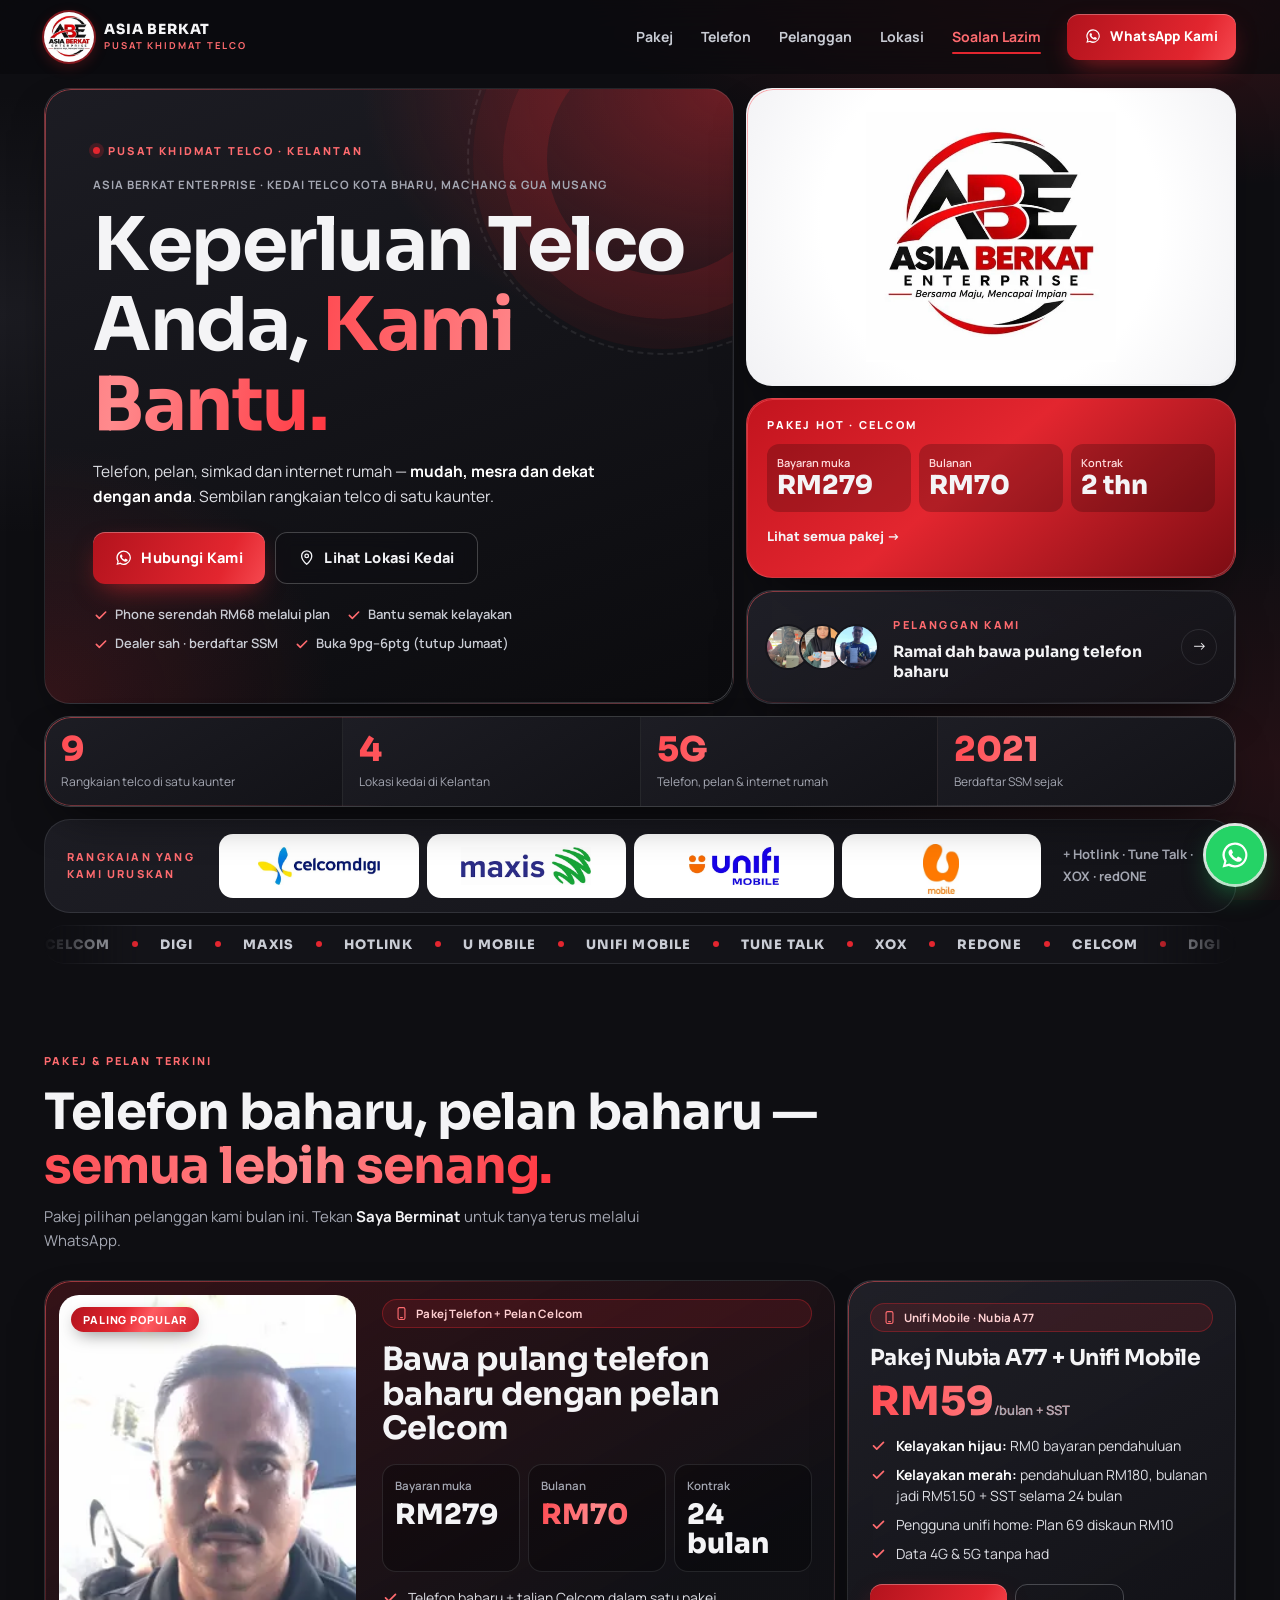
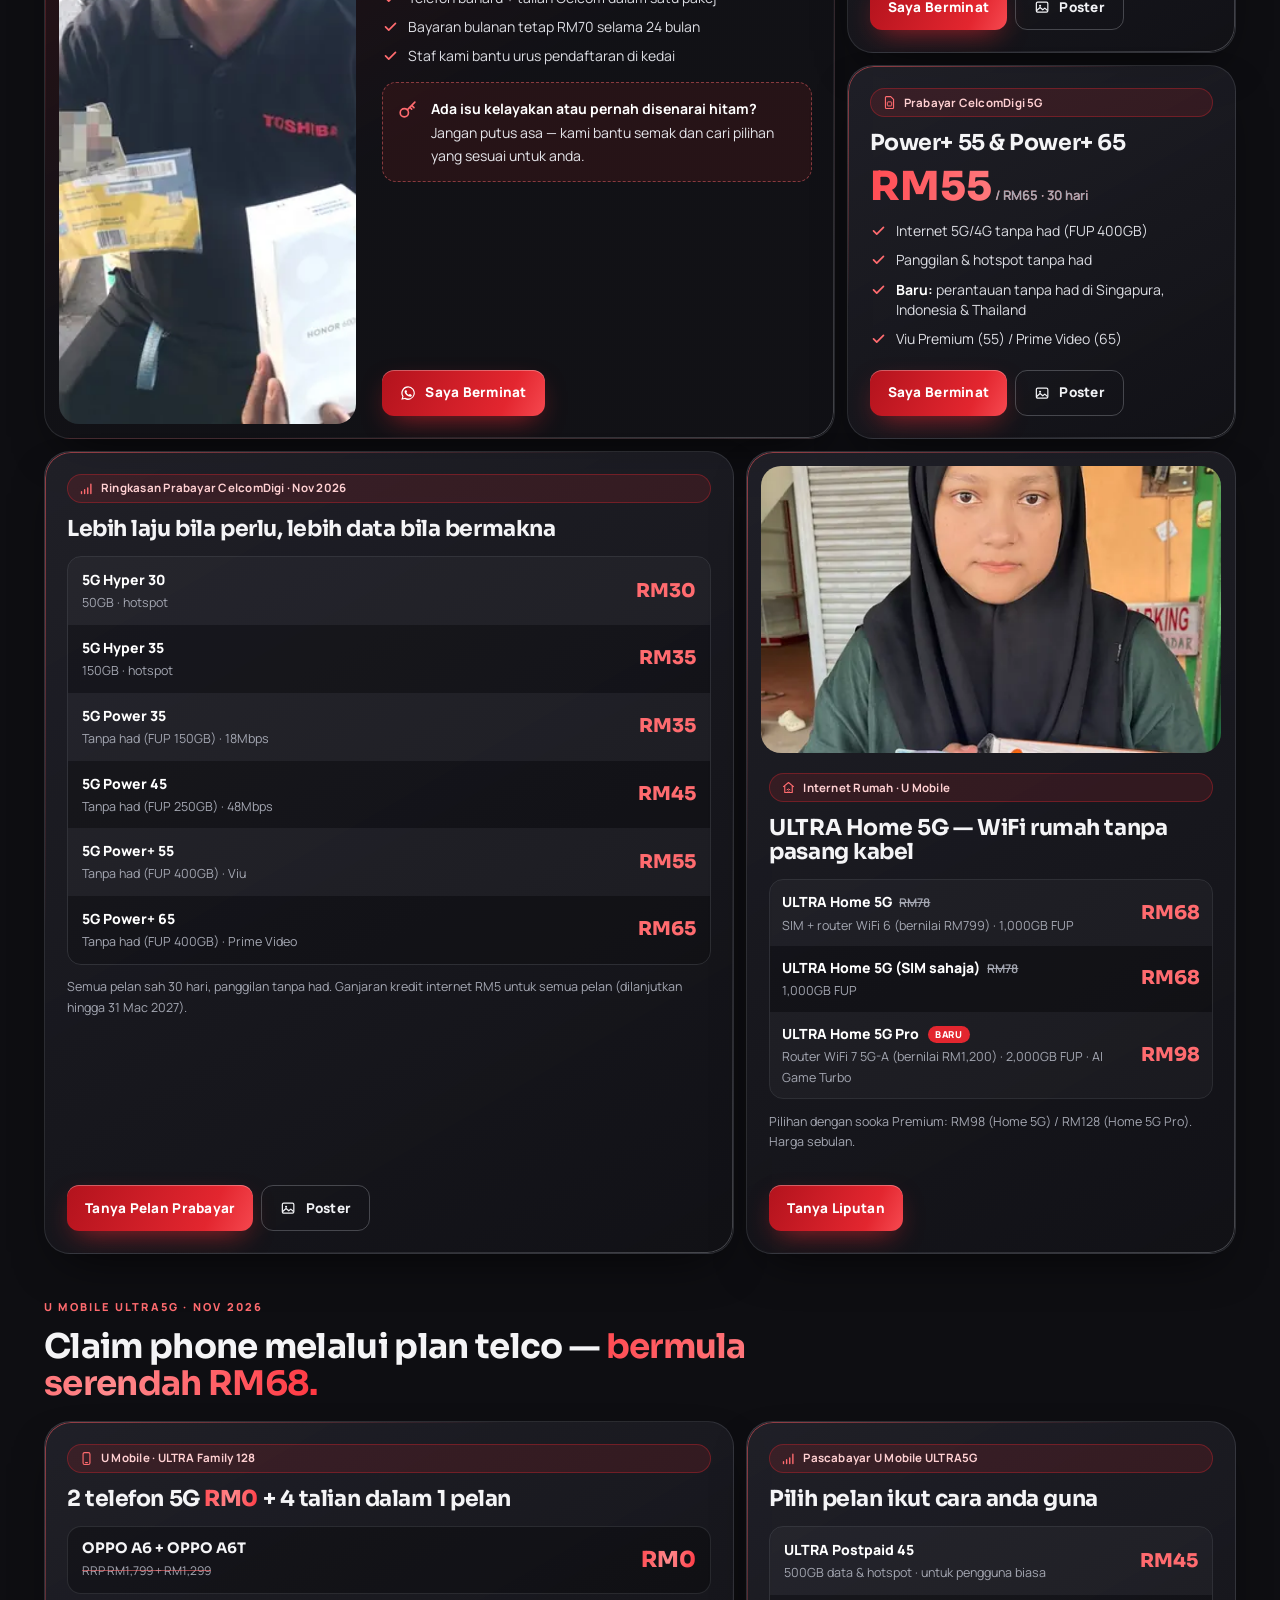
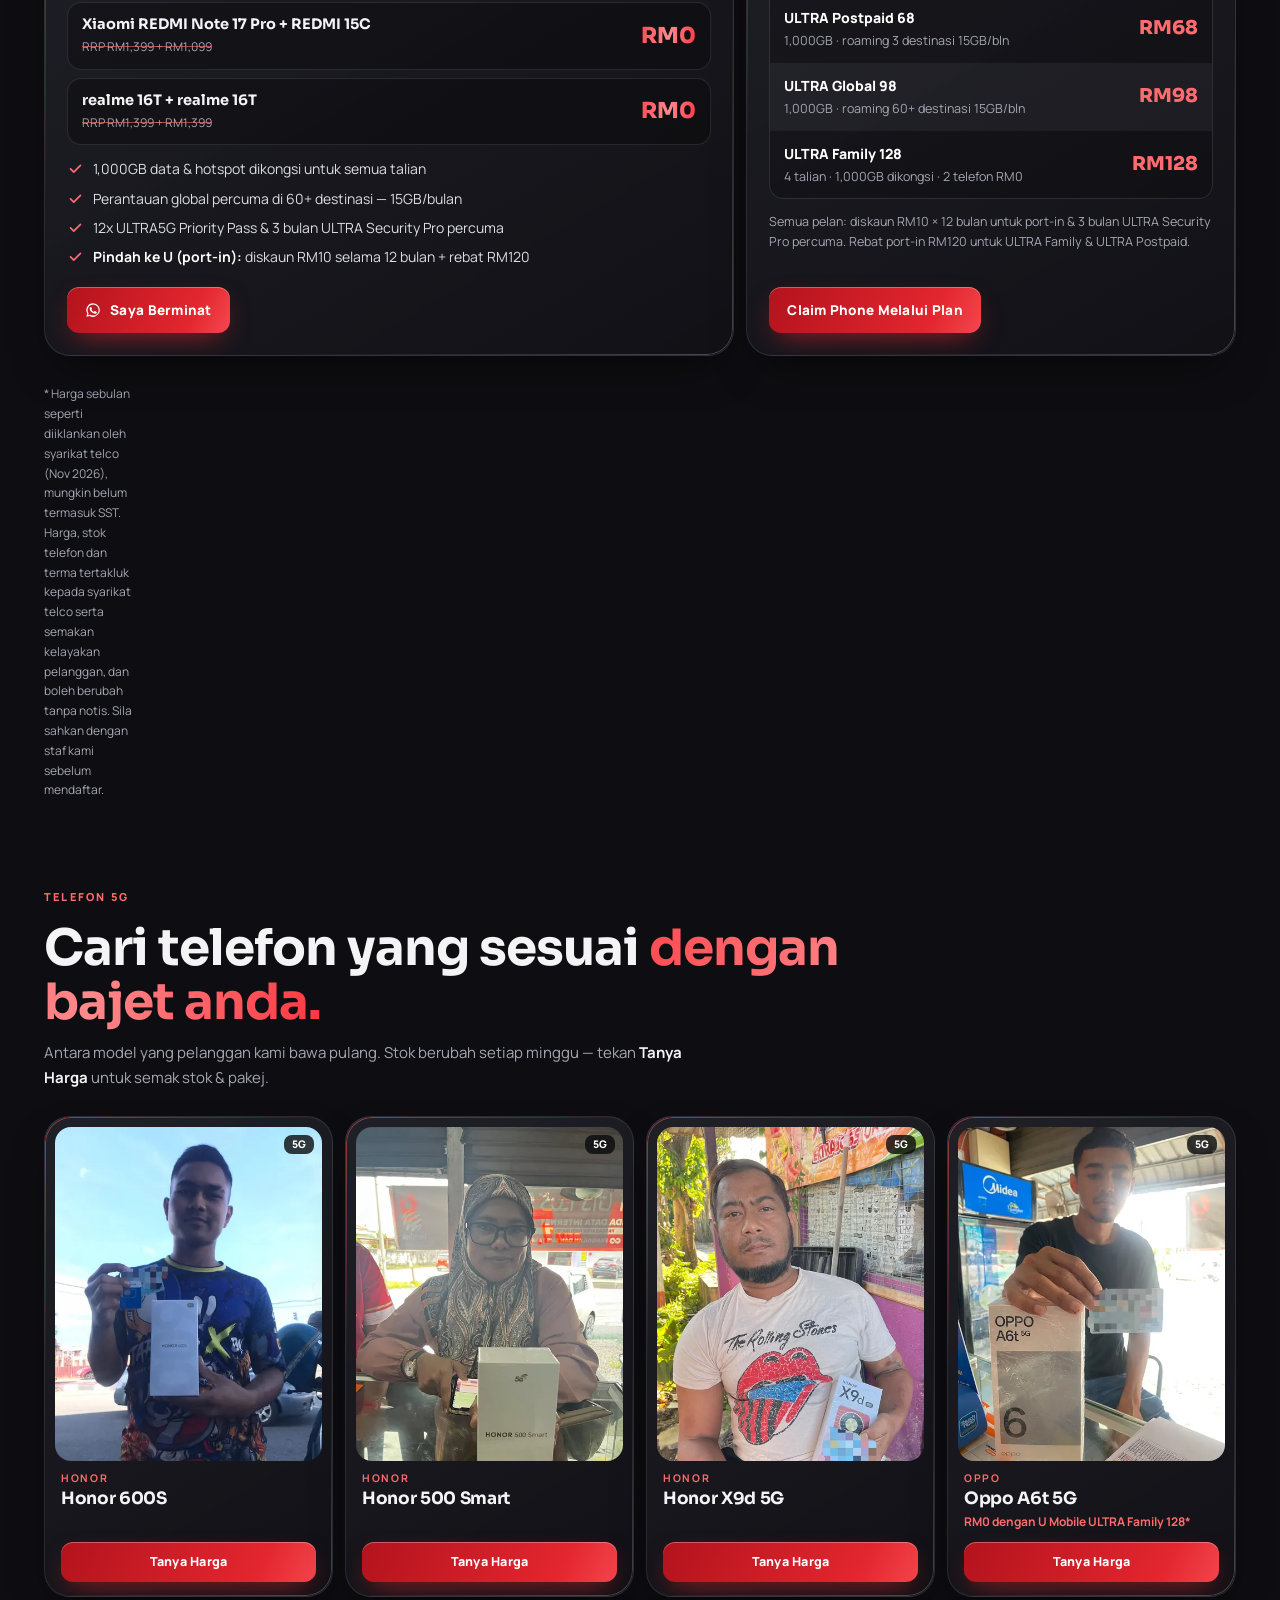
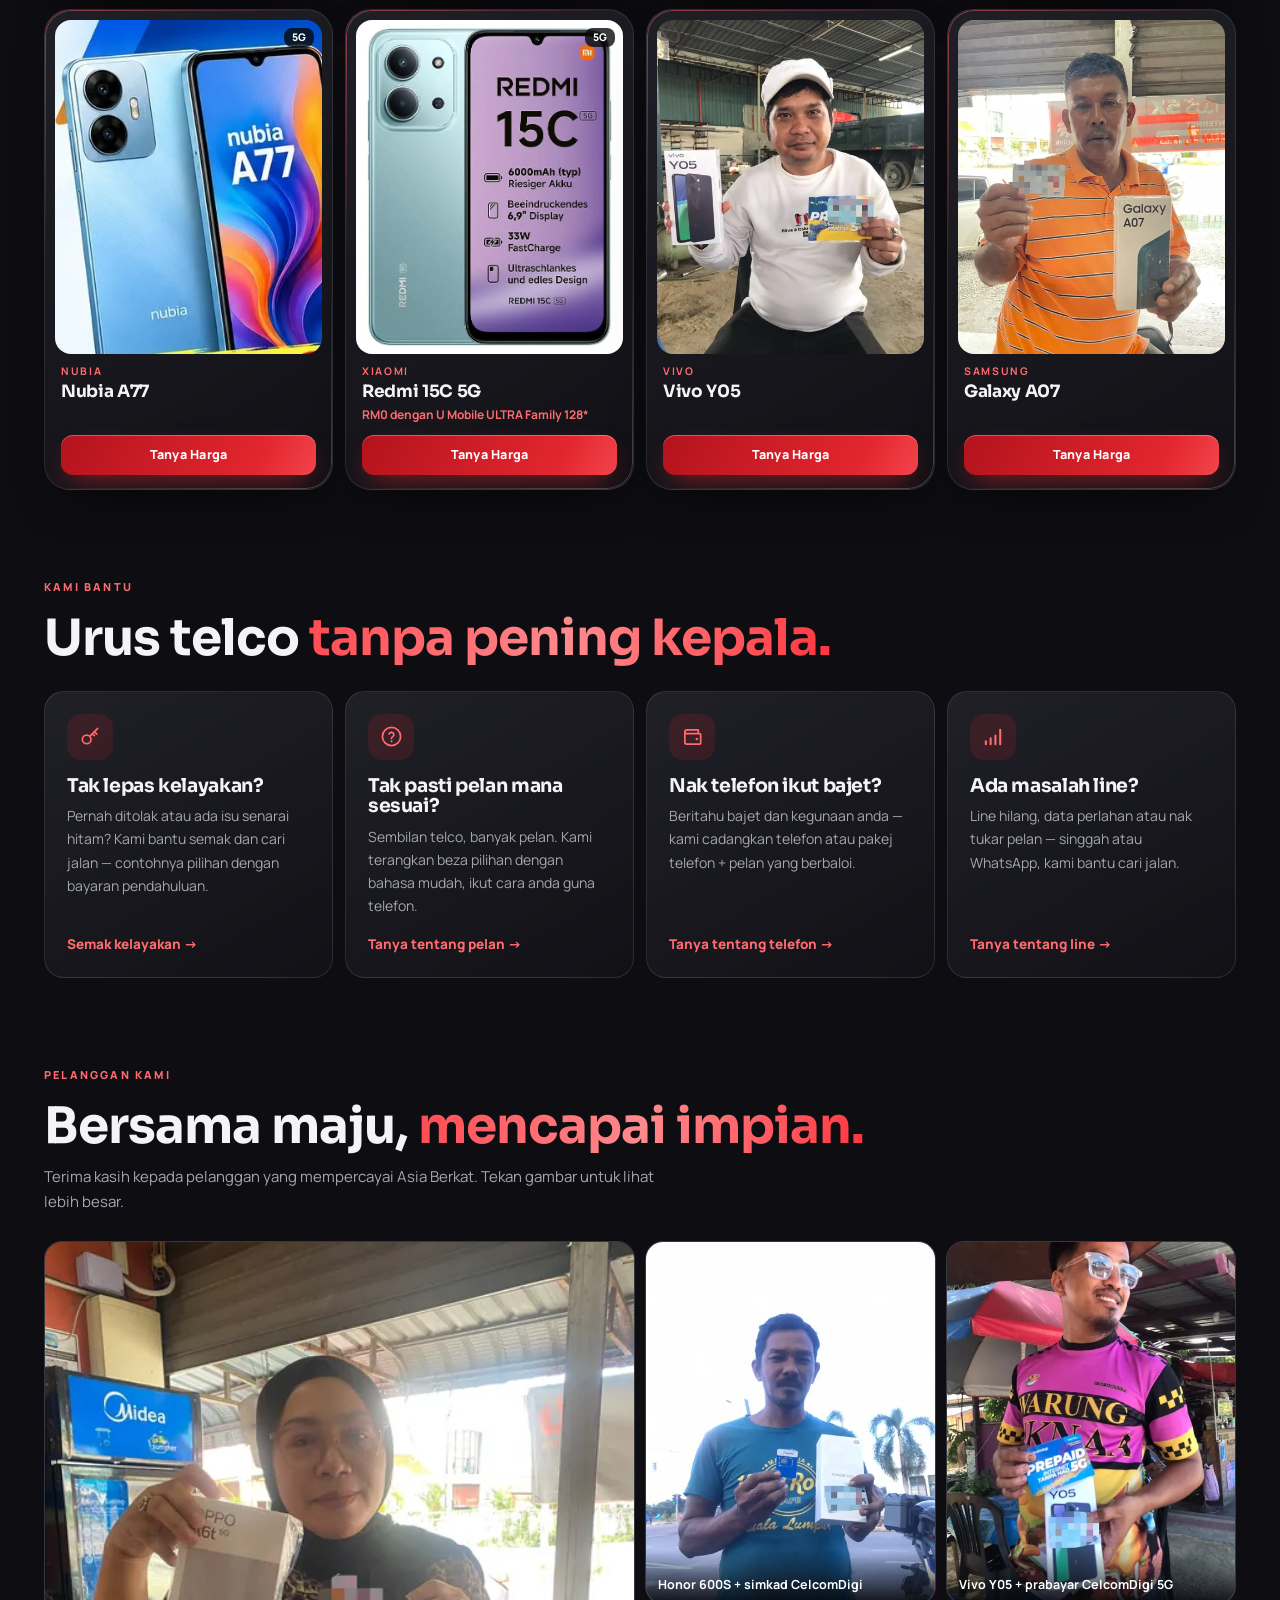
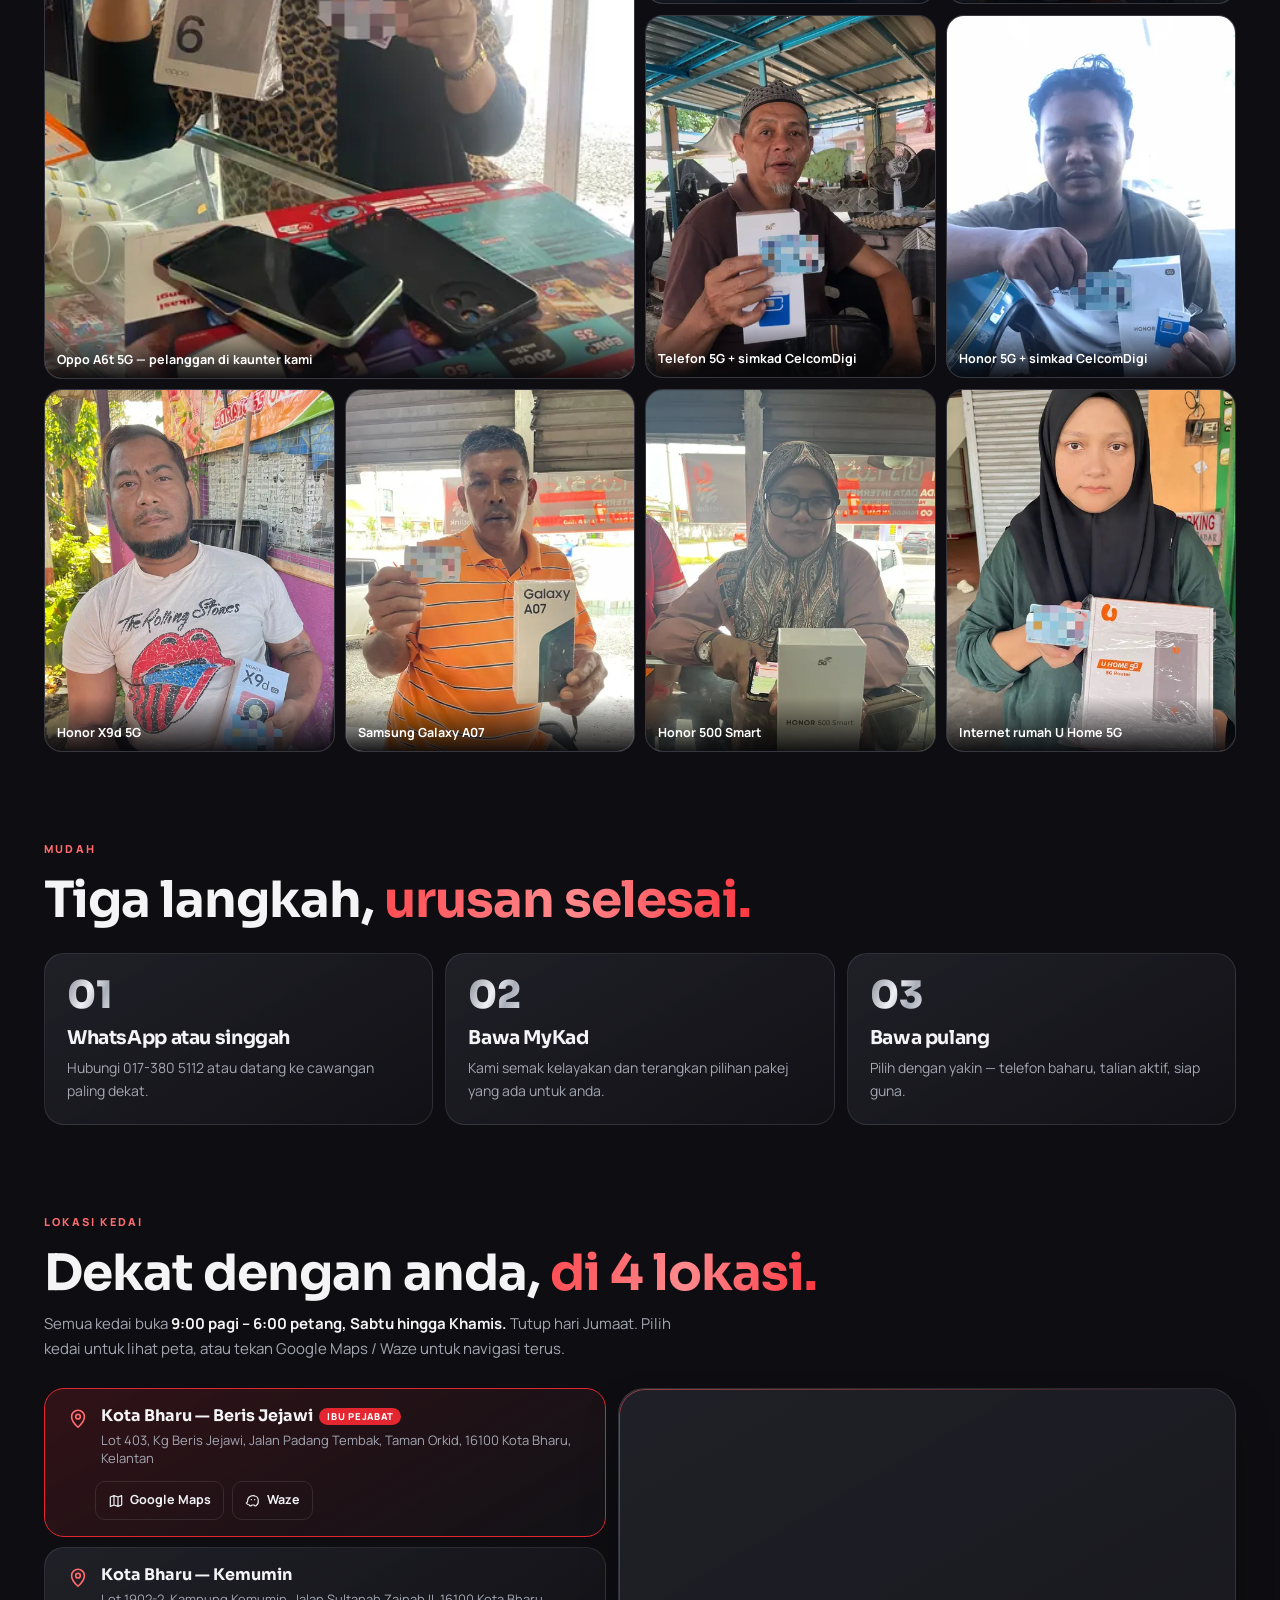
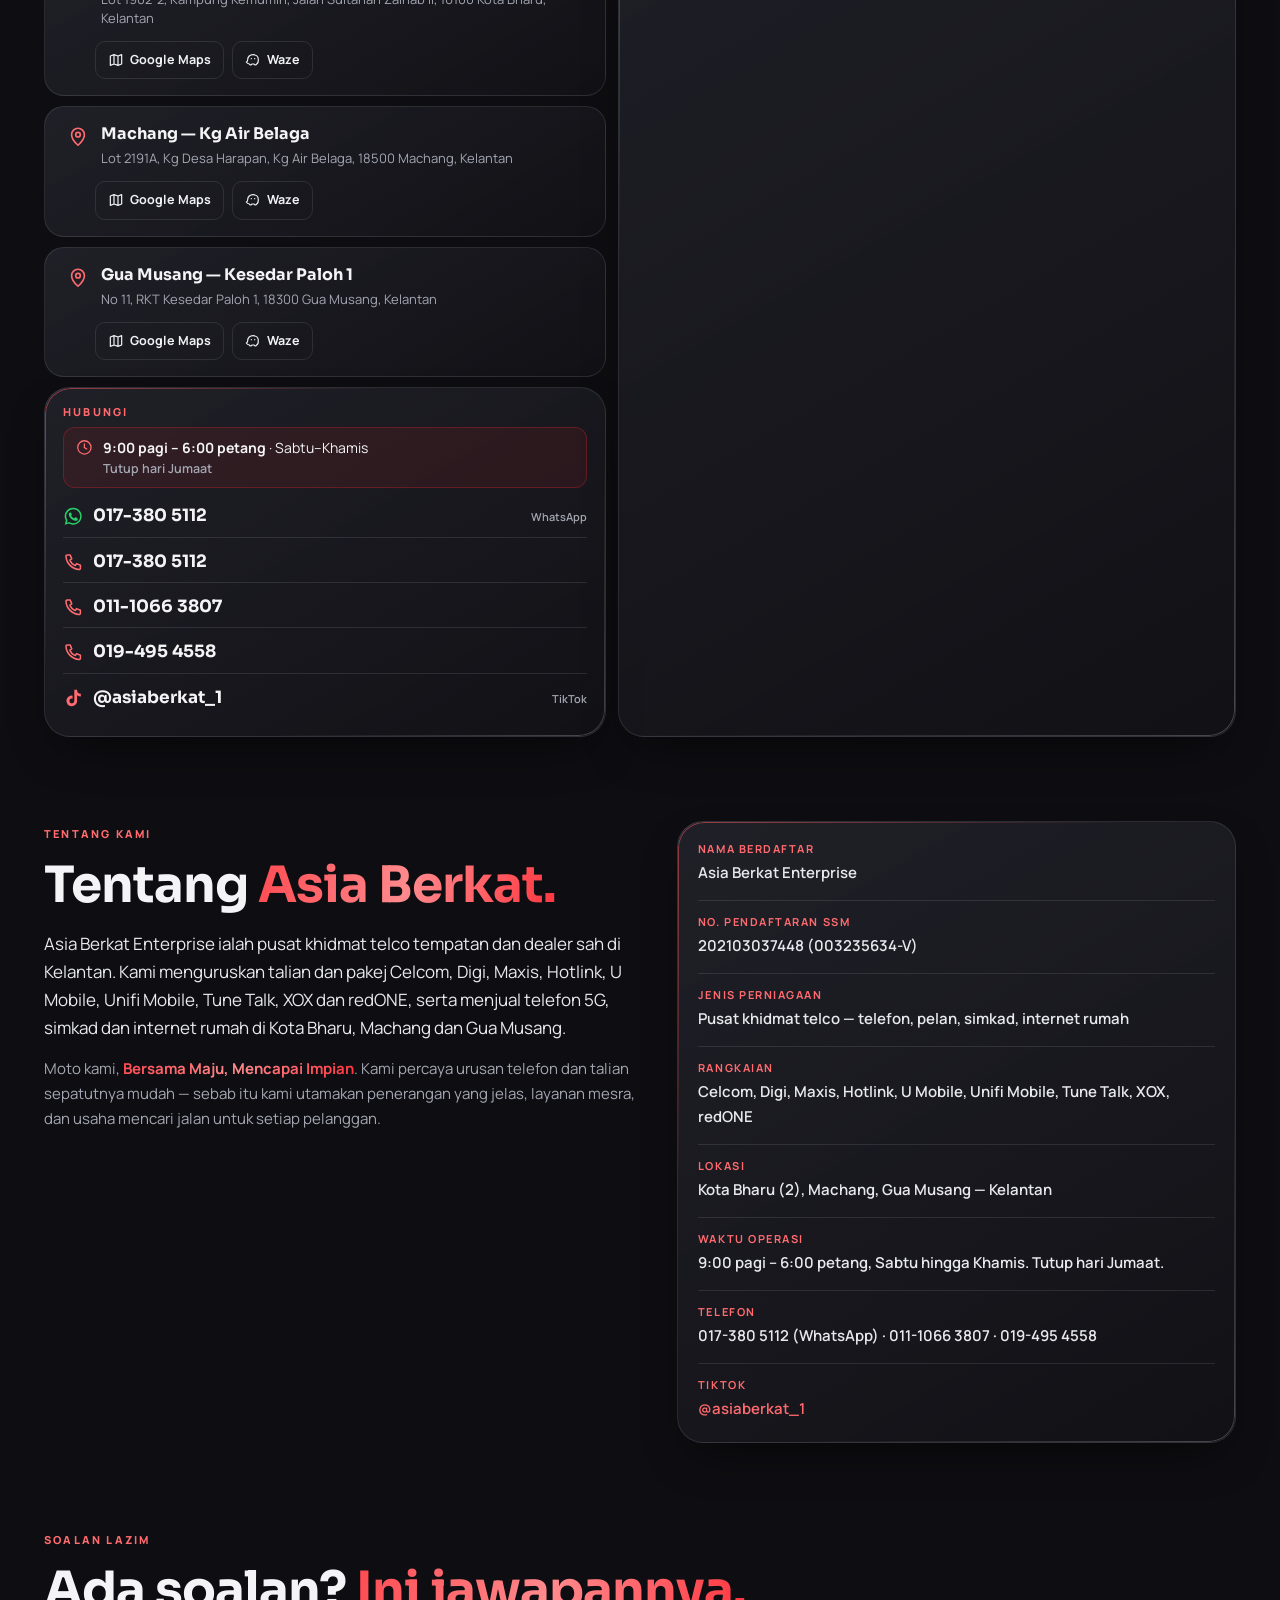
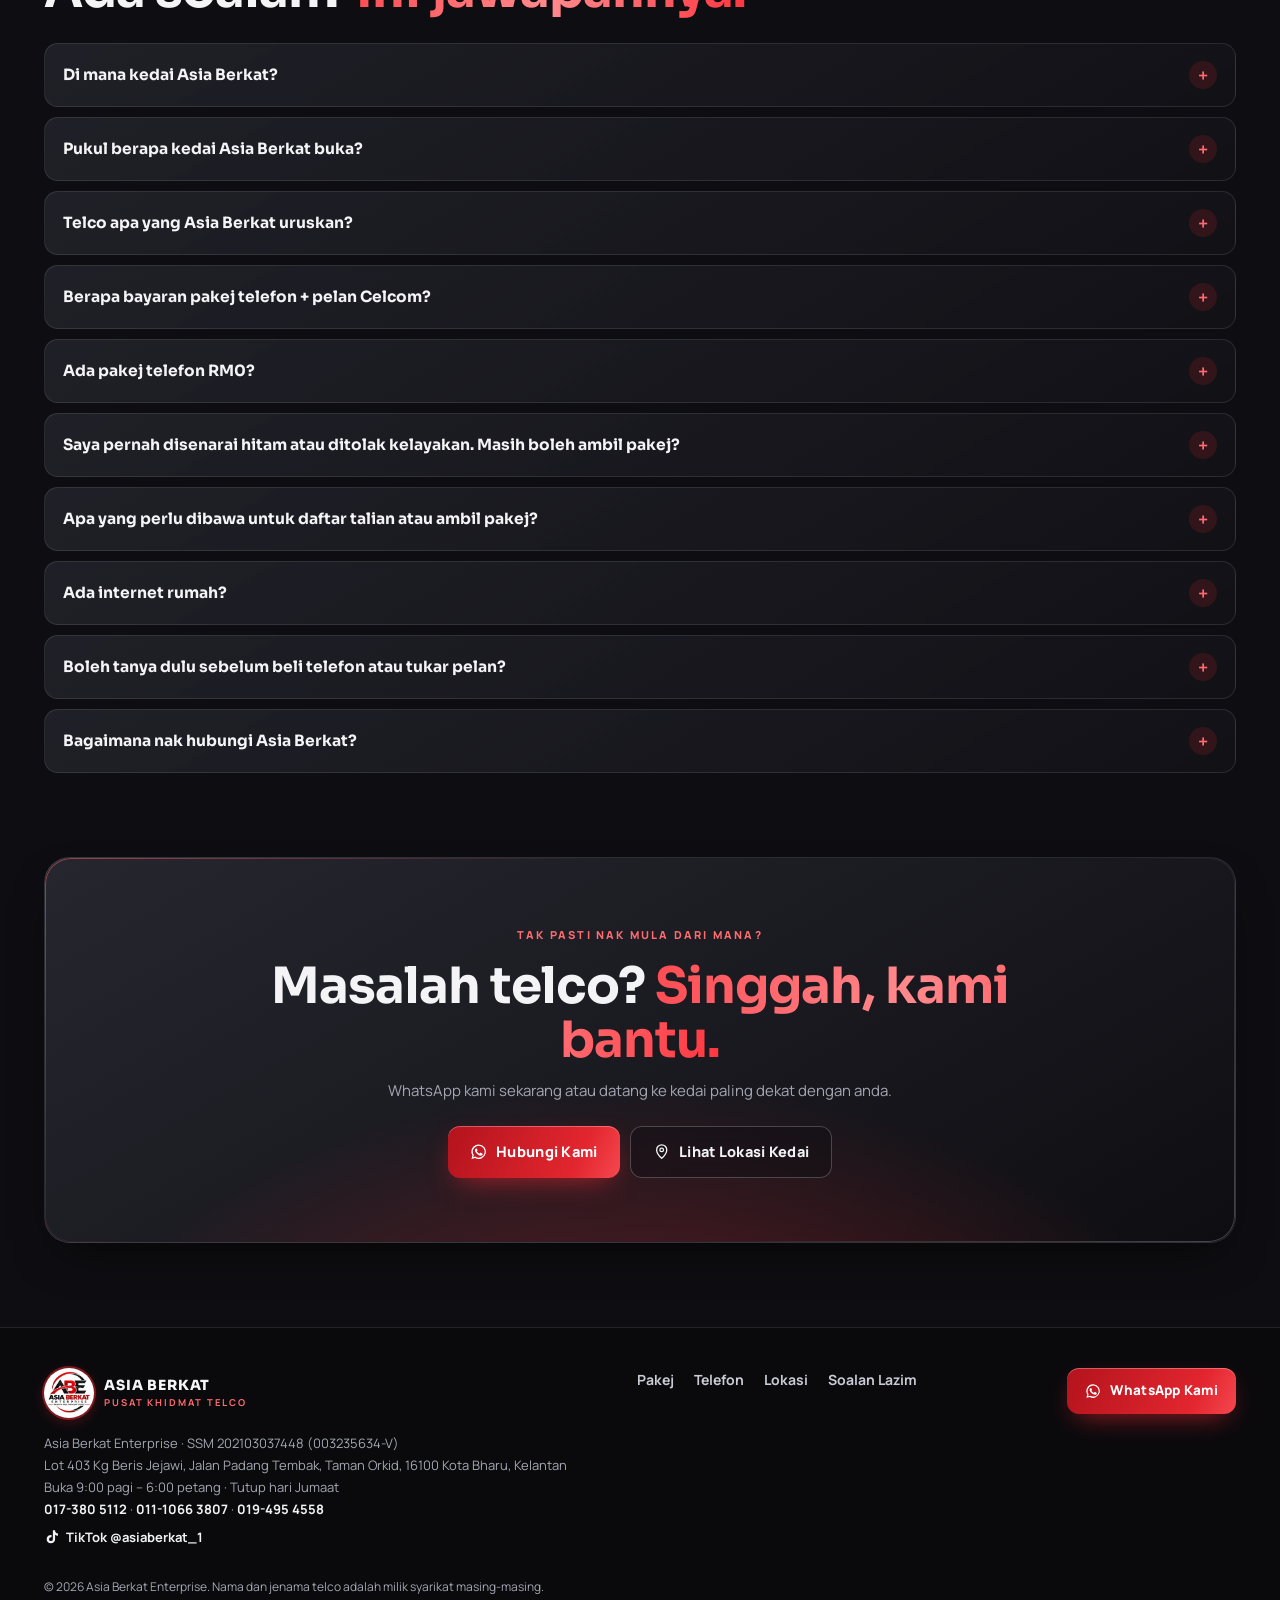
==== index.html @ 1cfcc803 "Laman web Asia Berkat Enterprise (pusat khidmat telco) Laman statik satu halaman, tema merah-hitam i" ====
<!doctype html>
<html lang="ms">
<head>
<meta charset="utf-8">
<meta name="viewport" content="width=device-width, initial-scale=1, viewport-fit=cover">
<title>Asia Berkat Enterprise | Pusat Khidmat Telco Kota Bharu, Machang &amp; Gua Musang</title>
<meta name="description" content="Asia Berkat — pusat khidmat telco di Kelantan. Pakej telefon Celcom RM70/bulan, Unifi Mobile, CelcomDigi, Maxis, Hotlink, U Mobile, Tune Talk, XOX, redONE. Telefon 5G, simkad &amp; internet rumah. WhatsApp 017-380 5112.">
<meta name="theme-color" content="#0e0e12">
<meta name="robots" content="index, follow, max-image-preview:large">
<link rel="canonical" href="https://asiaberkat.my/">
<link rel="alternate" hreflang="ms-MY" href="https://asiaberkat.my/">
<link rel="alternate" hreflang="x-default" href="https://asiaberkat.my/">
<meta name="geo.region" content="MY-03">
<meta name="geo.placename" content="Kota Bharu, Kelantan">

<meta property="og:type" content="website">
<meta property="og:locale" content="ms_MY">
<meta property="og:site_name" content="Asia Berkat Enterprise">
<meta property="og:title" content="Asia Berkat — Keperluan Telco Anda, Kami Bantu">
<meta property="og:description" content="Telefon, pelan, simkad dan internet rumah — 9 rangkaian telco, 4 lokasi di Kelantan. WhatsApp 017-380 5112.">
<meta property="og:url" content="https://asiaberkat.my/">
<meta property="og:image" content="https://asiaberkat.my/assets/img/og-image.jpg">
<meta property="og:image:width" content="1200">
<meta property="og:image:height" content="630">
<meta property="og:image:alt" content="Asia Berkat Enterprise — Keperluan Telco Anda, Kami Bantu">
<meta name="twitter:card" content="summary_large_image">

<link rel="icon" href="favicon.png" type="image/png">
<link rel="apple-touch-icon" href="apple-touch-icon.png">
<link rel="manifest" href="site.webmanifest">

<link rel="preconnect" href="https://fonts.googleapis.com">
<link rel="preconnect" href="https://fonts.gstatic.com" crossorigin>
<link rel="preload" as="style" href="https://fonts.googleapis.com/css2?family=Sora:wght@600;700;800&family=Manrope:wght@400;500;600;700;800&display=swap" onload="this.onload=null;this.rel='stylesheet'">
<noscript><link rel="stylesheet" href="https://fonts.googleapis.com/css2?family=Sora:wght@600;700;800&family=Manrope:wght@400;500;600;700;800&display=swap"></noscript>
<link rel="stylesheet" href="css/style.css?v=20261122-5">
<script>document.documentElement.classList.add('js')</script>
<script type="application/ld+json">
{
 "@context": "https://schema.org",
 "@graph": [
  {
   "@type": "WebSite",
   "@id": "https://asiaberkat.my/#web",
   "url": "https://asiaberkat.my/",
   "name": "Asia Berkat Enterprise",
   "inLanguage": "ms-MY"
  },
  {
   "@type": "WebPage",
   "@id": "https://asiaberkat.my/#page",
   "url": "https://asiaberkat.my/",
   "name": "Asia Berkat Enterprise | Pusat Khidmat Telco Kelantan",
   "isPartOf": {
    "@id": "https://asiaberkat.my/#web"
   },
   "about": {
    "@id": "https://asiaberkat.my/#perniagaan"
   },
   "dateModified": "2026-11-22",
   "inLanguage": "ms-MY"
  },
  {
   "@type": [
    "MobilePhoneStore",
    "LocalBusiness"
   ],
   "@id": "https://asiaberkat.my/#perniagaan",
   "name": "Asia Berkat Enterprise",
   "alternateName": [
    "Asia Berkat",
    "ABE",
    "Asia Berkat Pusat Khidmat Telco"
   ],
   "slogan": "Bersama Maju, Mencapai Impian",
   "url": "https://asiaberkat.my/",
   "logo": "https://asiaberkat.my/assets/img/logo-480.png",
   "image": "https://asiaberkat.my/assets/img/og-image.jpg",
   "telephone": [
    "+60173805112",
    "+601110663807",
    "+60194954558"
   ],
   "priceRange": "RM30–RM279",
   "identifier": {
    "@type": "PropertyValue",
    "propertyID": "SSM",
    "value": "202103037448 (003235634-V)"
   },
   "foundingDate": "2021",
   "address": {
    "@type": "PostalAddress",
    "streetAddress": "Lot 403, Kg Beris Jejawi, Jalan Padang Tembak, Taman Orkid",
    "postalCode": "16100",
    "addressLocality": "Kota Bharu",
    "addressRegion": "Kelantan",
    "addressCountry": "MY"
   },
   "areaServed": [
    "Kota Bharu",
    "Machang",
    "Gua Musang",
    "Kelantan"
   ],
   "knowsAbout": [
    "Celcom",
    "Digi",
    "Maxis",
    "Hotlink",
    "U Mobile ULTRA5G",
    "U Mobile",
    "Unifi Mobile",
    "Tune Talk",
    "XOX",
    "redONE",
    "pakej telefon",
    "prabayar",
    "pascabayar",
    "internet rumah 5G"
   ],
   "potentialAction": {
    "@type": "CommunicateAction",
    "target": "https://wa.me/60173805112"
   },
   "makesOffer": [
    {
     "@type": "Offer",
     "name": "Pakej telefon + pelan Celcom",
     "description": "Bayaran muka RM279, bulanan RM70, kontrak 24 bulan. Tertakluk kepada kelayakan.",
     "price": "70",
     "priceCurrency": "MYR"
    },
    {
     "@type": "Offer",
     "name": "Pakej Nubia A77 + Unifi Mobile",
     "price": "59",
     "priceCurrency": "MYR",
     "description": "RM59 sebulan + SST. Tertakluk kepada kelayakan."
    },
    {
     "@type": "Offer",
     "name": "U Mobile ULTRA Family 128 + 2 telefon 5G RM0",
     "price": "128",
     "priceCurrency": "MYR",
     "description": "4 talian, 1,000GB data dikongsi, 2 telefon 5G RM0. Tertakluk kepada kelayakan."
    },
    {
     "@type": "Offer",
     "name": "U Mobile ULTRA Home 5G",
     "price": "68",
     "priceCurrency": "MYR",
     "description": "Internet rumah 5G, 1,000GB FUP, router WiFi 6."
    }
   ],
   "department": [
    {
     "@type": "MobilePhoneStore",
     "name": "Asia Berkat — Kota Bharu — Kemumin",
     "address": {
      "@type": "PostalAddress",
      "streetAddress": "Lot 1902-2, Kampung Kemumin, Jalan Sultanah Zainab II",
      "postalCode": "16100",
      "addressLocality": "Kota Bharu",
      "addressRegion": "Kelantan",
      "addressCountry": "MY"
     },
     "telephone": "+60173805112",
     "openingHoursSpecification": [
      {
       "@type": "OpeningHoursSpecification",
       "dayOfWeek": [
        "Saturday",
        "Sunday",
        "Monday",
        "Tuesday",
        "Wednesday",
        "Thursday"
       ],
       "opens": "09:00",
       "closes": "18:00"
      }
     ]
    },
    {
     "@type": "MobilePhoneStore",
     "name": "Asia Berkat — Machang — Kg Air Belaga",
     "address": {
      "@type": "PostalAddress",
      "streetAddress": "Lot 2191A, Kg Desa Harapan, Kg Air Belaga",
      "postalCode": "18500",
      "addressLocality": "Machang",
      "addressRegion": "Kelantan",
      "addressCountry": "MY"
     },
     "telephone": "+60173805112",
     "openingHoursSpecification": [
      {
       "@type": "OpeningHoursSpecification",
       "dayOfWeek": [
        "Saturday",
        "Sunday",
        "Monday",
        "Tuesday",
        "Wednesday",
        "Thursday"
       ],
       "opens": "09:00",
       "closes": "18:00"
      }
     ]
    },
    {
     "@type": "MobilePhoneStore",
     "name": "Asia Berkat — Gua Musang — Kesedar Paloh 1",
     "address": {
      "@type": "PostalAddress",
      "streetAddress": "No 11, RKT Kesedar Paloh 1",
      "postalCode": "18300",
      "addressLocality": "Gua Musang",
      "addressRegion": "Kelantan",
      "addressCountry": "MY"
     },
     "telephone": "+60173805112",
     "openingHoursSpecification": [
      {
       "@type": "OpeningHoursSpecification",
       "dayOfWeek": [
        "Saturday",
        "Sunday",
        "Monday",
        "Tuesday",
        "Wednesday",
        "Thursday"
       ],
       "opens": "09:00",
       "closes": "18:00"
      }
     ]
    }
   ],
   "sameAs": [
    "https://www.tiktok.com/@asiaberkat_1"
   ],
   "openingHoursSpecification": [
    {
     "@type": "OpeningHoursSpecification",
     "dayOfWeek": [
      "Saturday",
      "Sunday",
      "Monday",
      "Tuesday",
      "Wednesday",
      "Thursday"
     ],
     "opens": "09:00",
     "closes": "18:00"
    }
   ]
  },
  {
   "@type": "FAQPage",
   "mainEntity": [
    {
     "@type": "Question",
     "name": "Di mana kedai Asia Berkat?",
     "acceptedAnswer": {
      "@type": "Answer",
      "text": "Asia Berkat ada 4 lokasi di Kelantan: Beris Jejawi, Jalan Padang Tembak, Kota Bharu (ibu pejabat); Kampung Kemumin, Jalan Sultanah Zainab II, Kota Bharu; Kg Air Belaga, Machang; dan Kesedar Paloh 1, Gua Musang."
     }
    },
    {
     "@type": "Question",
     "name": "Pukul berapa kedai Asia Berkat buka?",
     "acceptedAnswer": {
      "@type": "Answer",
      "text": "Semua cawangan Asia Berkat buka setiap hari dari 9:00 pagi hingga 6:00 petang, kecuali hari Jumaat (tutup). Anda juga boleh WhatsApp 017-380 5112 untuk bertanya dahulu."
     }
    },
    {
     "@type": "Question",
     "name": "Telco apa yang Asia Berkat uruskan?",
     "acceptedAnswer": {
      "@type": "Answer",
      "text": "Kami menguruskan talian dan pakej Celcom, Digi, Maxis, Hotlink, U Mobile, Unifi Mobile, Tune Talk, XOX dan redONE — prabayar, pascabayar, pakej telefon dan internet rumah."
     }
    },
    {
     "@type": "Question",
     "name": "Berapa bayaran pakej telefon + pelan Celcom?",
     "acceptedAnswer": {
      "@type": "Answer",
      "text": "Bayaran muka RM279 dan bulanan RM70 dengan kontrak 2 tahun (24 bulan). Pakej tertakluk kepada semakan kelayakan oleh telco. WhatsApp 017-380 5112 untuk tanya model telefon yang ditawarkan."
     }
    },
    {
     "@type": "Question",
     "name": "Ada pakej telefon RM0?",
     "acceptedAnswer": {
      "@type": "Answer",
      "text": "Ada. Dengan pelan U Mobile ULTRA Family 128 (4 talian), anda boleh dapat 2 telefon 5G RM0 — contohnya OPPO A6 + OPPO A6T, Xiaomi REDMI Note 17 Pro + REDMI 15C atau 2 unit realme 16T. Tertakluk kepada kelayakan dan stok. Pelan lain bermula serendah RM68 sebulan."
     }
    },
    {
     "@type": "Question",
     "name": "Saya pernah disenarai hitam atau ditolak kelayakan. Masih boleh ambil pakej?",
     "acceptedAnswer": {
      "@type": "Answer",
      "text": "Bergantung pada semakan kelayakan telco, tetapi ramai pelanggan masih ada pilihan — contohnya pakej dengan bayaran pendahuluan. Staf kami akan bantu semak dan cari jalan yang sesuai untuk anda. Kelulusan akhir tetap ditentukan oleh syarikat telco."
     }
    },
    {
     "@type": "Question",
     "name": "Apa yang perlu dibawa untuk daftar talian atau ambil pakej?",
     "acceptedAnswer": {
      "@type": "Answer",
      "text": "Bawa MyKad anda (atau pasport bagi bukan warganegara). Pendaftaran talian di Malaysia memerlukan pengesahan identiti pemilik talian."
     }
    },
    {
     "@type": "Question",
     "name": "Ada internet rumah?",
     "acceptedAnswer": {
      "@type": "Answer",
      "text": "Ada. Kami menguruskan internet rumah U Mobile ULTRA Home 5G dari RM68 sebulan (1,000GB FUP, termasuk router WiFi 6) dan ULTRA Home 5G Pro RM98 sebulan (2,000GB FUP, router WiFi 7). WhatsApp kami dengan lokasi rumah anda untuk semak liputan."
     }
    },
    {
     "@type": "Question",
     "name": "Boleh tanya dulu sebelum beli telefon atau tukar pelan?",
     "acceptedAnswer": {
      "@type": "Answer",
      "text": "Boleh. Staf kami akan terangkan pilihan telefon dan pelan ikut keperluan dan bajet anda supaya anda boleh buat keputusan dengan yakin."
     }
    },
    {
     "@type": "Question",
     "name": "Bagaimana nak hubungi Asia Berkat?",
     "acceptedAnswer": {
      "@type": "Answer",
      "text": "WhatsApp atau telefon 017-380 5112, atau telefon 011-1066 3807 dan 019-495 4558. Ikuti juga TikTok kami @asiaberkat_1, atau terus singgah di mana-mana cawangan kami."
     }
    }
   ]
  }
 ]
}
</script>
</head>
<body>
<a class="skip" href="#kandungan">Langkau ke kandungan</a>

<svg width="0" height="0" style="position:absolute" aria-hidden="true">
  <symbol id="i-wa" viewBox="0 0 24 24"><path fill="currentColor" d="M12 2a10 10 0 0 0-8.6 15.1L2 22l5-1.3A10 10 0 1 0 12 2Zm0 18.2a8.2 8.2 0 0 1-4.2-1.2l-.3-.2-3 .8.8-2.9-.2-.3A8.2 8.2 0 1 1 12 20.2Zm4.5-6.1c-.2-.1-1.5-.7-1.7-.8-.2-.1-.4-.1-.6.1l-.8 1c-.1.2-.3.2-.5.1a6.7 6.7 0 0 1-3.3-2.9c-.3-.4.2-.4.7-1.4.1-.2 0-.3 0-.4l-.8-1.8c-.2-.5-.4-.4-.6-.4h-.5a1 1 0 0 0-.7.3 3 3 0 0 0-.9 2.2 5.2 5.2 0 0 0 1.1 2.7 11.8 11.8 0 0 0 4.5 4c1.7.7 2.4.8 3.2.6.5-.1 1.5-.6 1.7-1.2.2-.6.2-1.1.2-1.2-.1-.1-.3-.2-.5-.3Z"/></symbol>
  <symbol id="i-pin" viewBox="0 0 24 24"><path fill="none" stroke="currentColor" stroke-width="1.8" stroke-linecap="round" stroke-linejoin="round" d="M12 21s-7-6.2-7-11.5a7 7 0 1 1 14 0C19 14.8 12 21 12 21Z"/><circle cx="12" cy="9.5" r="2.5" fill="none" stroke="currentColor" stroke-width="1.8"/></symbol>
  <symbol id="i-call" viewBox="0 0 24 24"><path fill="none" stroke="currentColor" stroke-width="1.8" stroke-linejoin="round" d="M5 3.5h3.5l1.8 4.6-2.3 1.4a11 11 0 0 0 6.5 6.5l1.4-2.3 4.6 1.8V19a1.5 1.5 0 0 1-1.6 1.5A16.5 16.5 0 0 1 3.5 5.1 1.5 1.5 0 0 1 5 3.5Z"/></symbol>
  <symbol id="i-phone" viewBox="0 0 24 24"><rect x="6.5" y="2.5" width="11" height="19" rx="2.5" fill="none" stroke="currentColor" stroke-width="1.8"/><path d="M10.5 18.5h3" stroke="currentColor" stroke-width="1.8" stroke-linecap="round"/></symbol>
  <symbol id="i-signal" viewBox="0 0 24 24"><path d="M4 20v-3M9 20v-6M14 20v-9M19 20V5" stroke="currentColor" stroke-width="2.2" stroke-linecap="round"/></symbol>
  <symbol id="i-sim" viewBox="0 0 24 24"><path fill="none" stroke="currentColor" stroke-width="1.8" stroke-linejoin="round" d="M7 2.5h7l4.5 4.5v13a1.5 1.5 0 0 1-1.5 1.5H7A1.5 1.5 0 0 1 5.5 20V4A1.5 1.5 0 0 1 7 2.5Z"/><rect x="8.5" y="11" width="7" height="6.5" rx="1" fill="none" stroke="currentColor" stroke-width="1.6"/></symbol>
  <symbol id="i-home" viewBox="0 0 24 24"><path fill="none" stroke="currentColor" stroke-width="1.8" stroke-linejoin="round" d="M3.5 11 12 4l8.5 7M6 9.5V20h12V9.5"/><path d="M9.5 15.5a3.5 3.5 0 0 1 5 0M11 17.8a1.3 1.3 0 0 1 2 0" fill="none" stroke="currentColor" stroke-width="1.6" stroke-linecap="round"/></symbol>
  <symbol id="i-help" viewBox="0 0 24 24"><circle cx="12" cy="12" r="9.5" fill="none" stroke="currentColor" stroke-width="1.8"/><path d="M9.5 9.3a2.6 2.6 0 0 1 5 .9c0 1.8-2.5 2.2-2.5 3.8" fill="none" stroke="currentColor" stroke-width="1.8" stroke-linecap="round"/><circle cx="12" cy="17" r="1.1" fill="currentColor"/></symbol>
  <symbol id="i-wallet" viewBox="0 0 24 24"><path fill="none" stroke="currentColor" stroke-width="1.8" stroke-linejoin="round" d="M4 7.5A2.5 2.5 0 0 1 6.5 5H18v3M4 7.5V18a2 2 0 0 0 2 2h13.5a1 1 0 0 0 1-1v-9a1 1 0 0 0-1-1H6.5A2.5 2.5 0 0 1 4 7.5Z"/><circle cx="16.5" cy="14.5" r="1.3" fill="currentColor"/></symbol>
  <symbol id="i-key" viewBox="0 0 24 24"><circle cx="8" cy="15" r="4.5" fill="none" stroke="currentColor" stroke-width="1.8"/><path d="m11.2 11.8 8.3-8.3M16 7l2.5 2.5M14 9l2 2" fill="none" stroke="currentColor" stroke-width="1.8" stroke-linecap="round"/></symbol>
  <symbol id="i-check" viewBox="0 0 24 24"><path d="m5 12.5 4.5 4.5L19 7.5" fill="none" stroke="currentColor" stroke-width="2.4" stroke-linecap="round" stroke-linejoin="round"/></symbol>
  <symbol id="i-map" viewBox="0 0 24 24"><path fill="none" stroke="currentColor" stroke-width="1.8" stroke-linejoin="round" d="M9 4 3.5 6v14L9 18l6 2 5.5-2V4L15 6 9 4Zm0 0v14m6-12v14"/></symbol>
  <symbol id="i-waze" viewBox="0 0 24 24"><path fill="none" stroke="currentColor" stroke-width="1.8" stroke-linejoin="round" d="M20 11.5c0-4.4-3.6-7.5-8-7.5s-8 3.1-8 7.5c0 1.7-.8 3-2 3.6.9 1.6 2.6 2.7 4.6 2.9A2 2 0 0 0 10.4 18h3.2a2 2 0 0 0 3.8 0c1.8-.7 2.6-2.6 2.6-6.5Z"/><circle cx="9.5" cy="10" r="1" fill="currentColor"/><circle cx="14.5" cy="10" r="1" fill="currentColor"/></symbol>
  <symbol id="i-tiktok" viewBox="0 0 24 24"><path fill="currentColor" d="M16.6 2h-3.3v13.2a2.9 2.9 0 1 1-2.9-2.9c.3 0 .6 0 .9.1V9a6.3 6.3 0 1 0 5.3 6.2V8.6a7.9 7.9 0 0 0 4.4 1.4V6.7a4.5 4.5 0 0 1-4.4-4.7Z"/></symbol>
  <symbol id="i-clock" viewBox="0 0 24 24"><circle cx="12" cy="12" r="9.5" fill="none" stroke="currentColor" stroke-width="1.8"/><path d="M12 7v5.2l3.4 2" fill="none" stroke="currentColor" stroke-width="1.8" stroke-linecap="round"/></symbol>
  <symbol id="i-img" viewBox="0 0 24 24"><rect x="3.5" y="4.5" width="17" height="15" rx="2" fill="none" stroke="currentColor" stroke-width="1.8"/><circle cx="9" cy="10" r="1.6" fill="currentColor"/><path d="m4 17 5-4.5 4 3.5 3-2.5 4 3.5" fill="none" stroke="currentColor" stroke-width="1.8" stroke-linejoin="round"/></symbol>
</svg>

<!-- ============ NAV ============ -->
<header class="nav" id="nav">
  <div class="wrap nav__in">
    <a class="brand" href="#utama" aria-label="Asia Berkat Enterprise — ke atas">
      <img class="brand__logo" src="assets/img/logo-160.webp" width="160" height="160" alt="">
      <span class="brand__txt">ASIA BERKAT<small>Pusat Khidmat Telco</small></span>
    </a>
    <nav class="menu" id="menu" aria-label="Menu utama">
      <a href="#pakej">Pakej</a>
      <a href="#telefon">Telefon</a>
      <a href="#pelanggan">Pelanggan</a>
      <a href="#lokasi">Lokasi</a>
      <a href="#soalan">Soalan Lazim</a>
      <a class="btn btn--red menu__cta" href="https://wa.me/60173805112?text=Hai%20Asia%20Berkat%2C%20saya%20nak%20bertanya%20tentang%20urusan%20telco." data-wa target="_blank" rel="noopener"><svg class="ico" aria-hidden="true"><use href="#i-wa"/></svg> WhatsApp Kami</a>
    </nav>
    <a class="btn btn--red nav__cta" href="https://wa.me/60173805112?text=Hai%20Asia%20Berkat%2C%20saya%20nak%20bertanya%20tentang%20urusan%20telco." data-wa target="_blank" rel="noopener"><svg class="ico" aria-hidden="true"><use href="#i-wa"/></svg> WhatsApp</a>
    <button class="burger" id="burger" aria-label="Buka menu" aria-expanded="false" aria-controls="menu"><span></span><span></span><span></span></button>
  </div>
</header>

<main id="kandungan">

<!-- ============ HERO (bento) ============ -->
<section class="hero wrap" id="utama">
  <div class="hero__grid">
    <article class="tile tile--hero reveal">
      <div class="hero__glow" aria-hidden="true"></div>
      <div class="hero__copy">
        <span class="eyebrow"><span class="dot"></span>Pusat Khidmat Telco · Kelantan</span>
        <h1><span class="h1-kicker">Asia Berkat Enterprise · Kedai Telco Kota Bharu, Machang &amp; Gua Musang</span>Keperluan Telco Anda, <em>Kami Bantu.</em></h1>
        <p class="lead">Telefon, pelan, simkad dan internet rumah — <strong>mudah, mesra dan dekat dengan anda</strong>. Sembilan rangkaian telco di satu kaunter.</p>
        <div class="hero__actions">
          <a class="btn btn--red btn--lg" href="https://wa.me/60173805112?text=Hai%20Asia%20Berkat%2C%20saya%20nak%20bertanya%20tentang%20urusan%20telco." data-wa target="_blank" rel="noopener"><svg class="ico" aria-hidden="true"><use href="#i-wa"/></svg> Hubungi Kami</a>
          <a class="btn btn--ghost btn--lg" href="#lokasi"><svg class="ico" aria-hidden="true"><use href="#i-pin"/></svg> Lihat Lokasi Kedai</a>
        </div>
        <ul class="hero__ticks">
          <li><svg class="ico" aria-hidden="true"><use href="#i-check"/></svg>Phone serendah RM68 melalui plan</li>
          <li><svg class="ico" aria-hidden="true"><use href="#i-check"/></svg>Bantu semak kelayakan</li>
          <li><svg class="ico" aria-hidden="true"><use href="#i-check"/></svg>Dealer sah · berdaftar SSM</li>
          <li><svg class="ico" aria-hidden="true"><use href="#i-check"/></svg>Buka 9pg–6ptg (tutup Jumaat)</li>
        </ul>
      </div>
    </article>

    <article class="tile tile--logo reveal" style="--d:.08s">
      <img src="assets/img/logo-480.webp" width="480" height="480" alt="Logo Asia Berkat Enterprise — Bersama Maju, Mencapai Impian">
    </article>

    <a class="tile tile--promo reveal" style="--d:.14s" href="#pakej">
      <span class="eyebrow">Pakej Hot · Celcom</span>
      <div class="promo__row">
        <div><small>Bayaran muka</small><b>RM279</b></div>
        <div><small>Bulanan</small><b>RM70</b></div>
        <div><small>Kontrak</small><b>2 thn</b></div>
      </div>
      <span class="promo__go">Lihat semua pakej <span aria-hidden="true">→</span></span>
    </a>

    <a class="tile tile--faces reveal" style="--d:.2s" href="#pelanggan" aria-label="Lihat gambar pelanggan Asia Berkat">
      <div class="faces" aria-hidden="true">
        <img src="assets/img/c-honor500smart-480.webp" width="480" height="600" alt="" loading="lazy">
        <img src="assets/img/c-uhome5g-480.webp" width="480" height="600" alt="" loading="lazy">
        <img src="assets/img/c-honor600s-a-480.webp" width="480" height="600" alt="" loading="lazy">
      </div>
      <div><span class="eyebrow">Pelanggan Kami</span><strong>Ramai dah bawa pulang telefon baharu</strong></div>
      <span class="arrow" aria-hidden="true">→</span>
    </a>

    <article class="tile tile--stats reveal" style="--d:.26s">
      <div class="stat"><b>9</b><span>Rangkaian telco di satu kaunter</span></div>
      <div class="stat"><b>4</b><span>Lokasi kedai di Kelantan</span></div>
      <div class="stat"><b>5G</b><span>Telefon, pelan &amp; internet rumah</span></div>
      <div class="stat"><b>2021</b><span>Berdaftar SSM sejak</span></div>
    </article>
  </div>

  <div class="telcos reveal" aria-label="Rangkaian telco yang kami uruskan">
    <span class="telcos__lbl">Rangkaian yang kami uruskan</span>
    <ul>
      <li><img src="assets/img/t-celcomdigi.webp" width="385" height="120" alt="CelcomDigi" loading="lazy"></li>
      <li><img src="assets/img/t-maxis.webp" width="410" height="120" alt="Maxis" loading="lazy"></li>
      <li><img src="assets/img/t-unifi-mobile.webp" width="283" height="120" alt="Unifi Mobile" loading="lazy"></li>
      <li><img class="t-tall" src="assets/img/t-umobile.webp" width="86" height="120" alt="U Mobile" loading="lazy"></li>
    </ul>
    <span class="telcos__more">+ Hotlink · Tune Talk · XOX · redONE</span>
  </div>

  <div class="marquee" aria-label="Rangkaian telco yang kami uruskan">
    <ul class="marquee__track" id="marquee">
      <li>Celcom</li><li>Digi</li><li>Maxis</li><li>Hotlink</li><li>U Mobile</li><li>Unifi Mobile</li><li>Tune Talk</li><li>XOX</li><li>redONE</li>
    </ul>
  </div>
</section>

<!-- ============ PAKEJ ============ -->
<section class="section wrap" id="pakej" aria-labelledby="pakej-h">
  <div class="head reveal">
    <span class="eyebrow">Pakej &amp; Pelan Terkini</span>
    <h2 id="pakej-h">Telefon baharu, pelan baharu — <em>semua lebih senang.</em></h2>
    <p class="sub">Pakej pilihan pelanggan kami bulan ini. Tekan <strong>Saya Berminat</strong> untuk tanya terus melalui WhatsApp.</p>
  </div>

  <div class="pk">
    <!-- Pakej Celcom (utama) -->
    <article class="tile pkg pkg--feature reveal">
      <div class="pkg__img"><img src="assets/img/c-honor600s-c-800.webp" srcset="assets/img/c-honor600s-c-480.webp 480w, assets/img/c-honor600s-c-800.webp 800w" sizes="(min-width:1024px) 30vw, 100vw" width="800" height="1000" alt="Pelanggan Asia Berkat dengan telefon Honor 600S dan simkad CelcomDigi" loading="lazy"><span class="badge">Paling Popular</span></div>
      <div class="pkg__body">
        <span class="tag"><svg class="ico" aria-hidden="true"><use href="#i-phone"/></svg>Pakej Telefon + Pelan Celcom</span>
        <h3>Bawa pulang telefon baharu dengan pelan Celcom</h3>
        <div class="price3">
          <div><small>Bayaran muka</small><b>RM279</b></div>
          <div><small>Bulanan</small><b>RM70</b></div>
          <div><small>Kontrak</small><b>24 bulan</b></div>
        </div>
        <ul class="list">
          <li><svg class="ico" aria-hidden="true"><use href="#i-check"/></svg><span>Telefon baharu + talian Celcom dalam satu pakej</span></li>
          <li><svg class="ico" aria-hidden="true"><use href="#i-check"/></svg><span>Bayaran bulanan tetap RM70 selama 24 bulan</span></li>
          <li><svg class="ico" aria-hidden="true"><use href="#i-check"/></svg><span>Staf kami bantu urus pendaftaran di kedai</span></li>
        </ul>
        <div class="callout"><svg class="ico" aria-hidden="true"><use href="#i-key"/></svg><p><strong>Ada isu kelayakan atau pernah disenarai hitam?</strong> Jangan putus asa — kami bantu semak dan cari pilihan yang sesuai untuk anda.</p></div>
        <div class="pkg__cta">
          <a class="btn btn--red" href="https://wa.me/60173805112?text=Hai%20Asia%20Berkat%2C%20saya%20berminat%20pakej%20telefon%20%2B%20pelan%20Celcom%20%28RM279%20muka%2C%20RM70%20sebulan%29.%20Boleh%20semak%20kelayakan%20saya%3F" data-wa target="_blank" rel="noopener"><svg class="ico" aria-hidden="true"><use href="#i-wa"/></svg> Saya Berminat</a>
        </div>
      </div>
    </article>

    <!-- Unifi Mobile Nubia A77 -->
    <article class="tile pkg reveal" style="--d:.06s">
      <span class="tag"><svg class="ico" aria-hidden="true"><use href="#i-phone"/></svg>Unifi Mobile · Nubia A77</span>
      <h3>Pakej Nubia A77 + Unifi Mobile</h3>
      <p class="big">RM59<small>/bulan + SST</small></p>
      <ul class="list">
        <li><svg class="ico" aria-hidden="true"><use href="#i-check"/></svg><span><b>Kelayakan hijau:</b> RM0 bayaran pendahuluan</span></li>
        <li><svg class="ico" aria-hidden="true"><use href="#i-check"/></svg><span><b>Kelayakan merah:</b> pendahuluan RM180, bulanan jadi RM51.50 + SST selama 24 bulan</span></li>
        <li><svg class="ico" aria-hidden="true"><use href="#i-check"/></svg><span>Pengguna unifi home: Plan 69 diskaun RM10</span></li>
        <li><svg class="ico" aria-hidden="true"><use href="#i-check"/></svg><span>Data 4G &amp; 5G tanpa had</span></li>
      </ul>
      <div class="pkg__cta">
        <a class="btn btn--red" href="https://wa.me/60173805112?text=Hai%20Asia%20Berkat%2C%20saya%20berminat%20pakej%20Nubia%20A77%20%2B%20Unifi%20Mobile%20RM59.%20Boleh%20semak%20kelayakan%20saya%3F" data-wa target="_blank" rel="noopener">Saya Berminat</a>
        <button class="btn btn--line" type="button" data-lb="unifi"><svg class="ico" aria-hidden="true"><use href="#i-img"/></svg> Poster</button>
      </div>
    </article>

    <!-- CelcomDigi Power+ -->
    <article class="tile pkg reveal" style="--d:.1s">
      <span class="tag"><svg class="ico" aria-hidden="true"><use href="#i-sim"/></svg>Prabayar CelcomDigi 5G</span>
      <h3>Power+ 55 &amp; Power+ 65</h3>
      <p class="big">RM55<small> / RM65 · 30 hari</small></p>
      <ul class="list">
        <li><svg class="ico" aria-hidden="true"><use href="#i-check"/></svg><span>Internet 5G/4G tanpa had (FUP 400GB)</span></li>
        <li><svg class="ico" aria-hidden="true"><use href="#i-check"/></svg><span>Panggilan &amp; hotspot tanpa had</span></li>
        <li><svg class="ico" aria-hidden="true"><use href="#i-check"/></svg><span><b>Baru:</b> perantauan tanpa had di Singapura, Indonesia &amp; Thailand</span></li>
        <li><svg class="ico" aria-hidden="true"><use href="#i-check"/></svg><span>Viu Premium (55) / Prime Video (65)</span></li>
      </ul>
      <div class="pkg__cta">
        <a class="btn btn--red" href="https://wa.me/60173805112?text=Hai%20Asia%20Berkat%2C%20saya%20berminat%20pelan%20prabayar%20CelcomDigi%20Power%2B." data-wa target="_blank" rel="noopener">Saya Berminat</a>
        <button class="btn btn--line" type="button" data-lb="celcomdigi"><svg class="ico" aria-hidden="true"><use href="#i-img"/></svg> Poster</button>
      </div>
    </article>

    <!-- Jadual prabayar -->
    <article class="tile pkg pkg--wide reveal" style="--d:.14s">
      <span class="tag"><svg class="ico" aria-hidden="true"><use href="#i-signal"/></svg>Ringkasan Prabayar CelcomDigi · Nov 2026</span>
      <h3>Lebih laju bila perlu, lebih data bila bermakna</h3>
      <div class="ptable" role="table" aria-label="Pelan prabayar CelcomDigi">
        <div role="row"><span role="cell">5G Hyper 30</span><span role="cell">50GB · hotspot</span><b role="cell">RM30</b></div>
        <div role="row"><span role="cell">5G Hyper 35</span><span role="cell">150GB · hotspot</span><b role="cell">RM35</b></div>
        <div role="row"><span role="cell">5G Power 35</span><span role="cell">Tanpa had (FUP 150GB) · 18Mbps</span><b role="cell">RM35</b></div>
        <div role="row"><span role="cell">5G Power 45</span><span role="cell">Tanpa had (FUP 250GB) · 48Mbps</span><b role="cell">RM45</b></div>
        <div role="row"><span role="cell">5G Power+ 55</span><span role="cell">Tanpa had (FUP 400GB) · Viu</span><b role="cell">RM55</b></div>
        <div role="row"><span role="cell">5G Power+ 65</span><span role="cell">Tanpa had (FUP 400GB) · Prime Video</span><b role="cell">RM65</b></div>
      </div>
      <p class="muted small">Semua pelan sah 30 hari, panggilan tanpa had. Ganjaran kredit internet RM5 untuk semua pelan (dilanjutkan hingga 31 Mac 2027).</p>
      <div class="pkg__cta"><a class="btn btn--red" href="https://wa.me/60173805112?text=Hai%20Asia%20Berkat%2C%20saya%20nak%20tanya%20pelan%20prabayar%20CelcomDigi." data-wa target="_blank" rel="noopener">Tanya Pelan Prabayar</a><button class="btn btn--line" type="button" data-lb="celcomdigi"><svg class="ico" aria-hidden="true"><use href="#i-img"/></svg> Poster</button></div>
    </article>

    <!-- Internet rumah -->
    <article class="tile pkg pkg--home reveal" style="--d:.18s">
      <div class="pkg__img"><img src="assets/img/c-uhome5g-480.webp" width="480" height="600" alt="Pelanggan Asia Berkat dengan router U Home 5G" loading="lazy"></div>
      <div class="pkg__body">
        <span class="tag"><svg class="ico" aria-hidden="true"><use href="#i-home"/></svg>Internet Rumah · U Mobile</span>
        <h3>ULTRA Home 5G — WiFi rumah tanpa pasang kabel</h3>
        <div class="ptable ptable--sm" role="table" aria-label="Pelan internet rumah U Mobile">
          <div role="row"><span role="cell">ULTRA Home 5G <s>RM78</s></span><span role="cell">SIM + router WiFi 6 (bernilai RM799) · 1,000GB FUP</span><b role="cell">RM68</b></div>
          <div role="row"><span role="cell">ULTRA Home 5G (SIM sahaja) <s>RM78</s></span><span role="cell">1,000GB FUP</span><b role="cell">RM68</b></div>
          <div role="row"><span role="cell">ULTRA Home 5G Pro <i class="new">Baru</i></span><span role="cell">Router WiFi 7 5G-A (bernilai RM1,200) · 2,000GB FUP · AI Game Turbo</span><b role="cell">RM98</b></div>
        </div>
        <p class="muted small">Pilihan dengan sooka Premium: RM98 (Home 5G) / RM128 (Home 5G Pro). Harga sebulan.</p>
        <div class="pkg__cta"><a class="btn btn--red" href="https://wa.me/60173805112?text=Hai%20Asia%20Berkat%2C%20saya%20nak%20tanya%20internet%20rumah%20ULTRA%20Home%205G%20%28U%20Mobile%29%20untuk%20kawasan%20saya." data-wa target="_blank" rel="noopener">Tanya Liputan</a></div>
      </div>
    </article>
  </div>

  <div class="subhead reveal">
    <span class="eyebrow">U Mobile ULTRA5G · Nov 2026</span>
    <h3>Claim phone melalui plan telco — <em>bermula serendah RM68.</em></h3>
  </div>
  <div class="pk pk--u">
    <article class="tile pkg pkg--u7 reveal">
      <span class="tag"><svg class="ico" aria-hidden="true"><use href="#i-phone"/></svg>U Mobile · ULTRA Family 128</span>
      <h3>2 telefon 5G <span class="rm0">RM0</span> + 4 talian dalam 1 pelan</h3>
      <div class="pairs">
        <div class="pair"><b>OPPO A6 + OPPO A6T</b><small>RRP RM1,799 + RM1,299</small><span class="rm0">RM0</span></div>
        <div class="pair"><b>Xiaomi REDMI Note 17 Pro + REDMI 15C</b><small>RRP RM1,399 + RM1,099</small><span class="rm0">RM0</span></div>
        <div class="pair"><b>realme 16T + realme 16T</b><small>RRP RM1,399 + RM1,399</small><span class="rm0">RM0</span></div>
      </div>
      <ul class="list">
        <li><svg class="ico" aria-hidden="true"><use href="#i-check"/></svg><span>1,000GB data &amp; hotspot dikongsi untuk semua talian</span></li>
        <li><svg class="ico" aria-hidden="true"><use href="#i-check"/></svg><span>Perantauan global percuma di 60+ destinasi — 15GB/bulan</span></li>
        <li><svg class="ico" aria-hidden="true"><use href="#i-check"/></svg><span>12x ULTRA5G Priority Pass &amp; 3 bulan ULTRA Security Pro percuma</span></li>
        <li><svg class="ico" aria-hidden="true"><use href="#i-check"/></svg><span><b>Pindah ke U (port-in):</b> diskaun RM10 selama 12 bulan + rebat RM120</span></li>
      </ul>
      <div class="pkg__cta"><a class="btn btn--red" href="https://wa.me/60173805112?text=Hai%20Asia%20Berkat%2C%20saya%20berminat%20ULTRA%20Family%20128%20dengan%202%20telefon%205G%20RM0.%20Boleh%20semak%20kelayakan%20saya%3F" data-wa target="_blank" rel="noopener"><svg class="ico" aria-hidden="true"><use href="#i-wa"/></svg> Saya Berminat</a></div>
    </article>
    <article class="tile pkg pkg--u5 reveal" style="--d:.06s">
      <span class="tag"><svg class="ico" aria-hidden="true"><use href="#i-signal"/></svg>Pascabayar U Mobile ULTRA5G</span>
      <h3>Pilih pelan ikut cara anda guna</h3>
      <div class="ptable" role="table" aria-label="Pelan pascabayar U Mobile">
        <div role="row"><span role="cell">ULTRA Postpaid 45</span><span role="cell">500GB data &amp; hotspot · untuk pengguna biasa</span><b role="cell">RM45</b></div>
        <div role="row"><span role="cell">ULTRA Postpaid 68</span><span role="cell">1,000GB · roaming 3 destinasi 15GB/bln</span><b role="cell">RM68</b></div>
        <div role="row"><span role="cell">ULTRA Global 98</span><span role="cell">1,000GB · roaming 60+ destinasi 15GB/bln</span><b role="cell">RM98</b></div>
        <div role="row"><span role="cell">ULTRA Family 128</span><span role="cell">4 talian · 1,000GB dikongsi · 2 telefon RM0</span><b role="cell">RM128</b></div>
      </div>
      <p class="muted small">Semua pelan: diskaun RM10 × 12 bulan untuk port-in &amp; 3 bulan ULTRA Security Pro percuma. Rebat port-in RM120 untuk ULTRA Family &amp; ULTRA Postpaid.</p>
      <div class="pkg__cta"><a class="btn btn--red" href="https://wa.me/60173805112?text=Hai%20Asia%20Berkat%2C%20saya%20nak%20claim%20phone%20melalui%20plan%20U%20Mobile.%20Boleh%20semak%20kelayakan%20saya%3F" data-wa target="_blank" rel="noopener">Claim Phone Melalui Plan</a></div>
    </article>
  <p class="note">* Harga sebulan seperti diiklankan oleh syarikat telco (Nov 2026), mungkin belum termasuk SST. Harga, stok telefon dan terma tertakluk kepada syarikat telco serta semakan kelayakan pelanggan, dan boleh berubah tanpa notis. Sila sahkan dengan staf kami sebelum mendaftar.</p>
</section>

<!-- ============ TELEFON ============ -->
<section class="section wrap" id="telefon" aria-labelledby="telefon-h">
  <div class="head reveal">
    <span class="eyebrow">Telefon 5G</span>
    <h2 id="telefon-h">Cari telefon yang sesuai <em>dengan bajet anda.</em></h2>
    <p class="sub">Antara model yang pelanggan kami bawa pulang. Stok berubah setiap minggu — tekan <strong>Tanya Harga</strong> untuk semak stok &amp; pakej.</p>
  </div>
  <div class="phones">
    <article class="tile ph reveal" style="--d:0.00s">
      <div class="ph__img"><img src="assets/img/c-honor600s-a-480.webp" width="480" height="600" alt="Pelanggan Asia Berkat dengan telefon Honor 600S" loading="lazy"><span class="ph__5g">5G</span></div>
      <div class="ph__body"><span class="ph__brand">Honor</span><h3>Honor 600S</h3>
      <a class="btn btn--red" href="https://wa.me/60173805112?text=Hai%20Asia%20Berkat%2C%20saya%20nak%20tanya%20harga%20%26%20pakej%20untuk%20Honor%20600S." data-wa target="_blank" rel="noopener">Tanya Harga</a></div>
    </article>
    <article class="tile ph reveal" style="--d:0.05s">
      <div class="ph__img"><img src="assets/img/c-honor500smart-480.webp" width="480" height="600" alt="Pelanggan Asia Berkat dengan telefon Honor 500 Smart" loading="lazy"><span class="ph__5g">5G</span></div>
      <div class="ph__body"><span class="ph__brand">Honor</span><h3>Honor 500 Smart</h3>
      <a class="btn btn--red" href="https://wa.me/60173805112?text=Hai%20Asia%20Berkat%2C%20saya%20nak%20tanya%20harga%20%26%20pakej%20untuk%20Honor%20500%20Smart." data-wa target="_blank" rel="noopener">Tanya Harga</a></div>
    </article>
    <article class="tile ph reveal" style="--d:0.10s">
      <div class="ph__img"><img src="assets/img/c-honorx9d-480.webp" width="480" height="600" alt="Pelanggan Asia Berkat dengan telefon Honor X9d 5G" loading="lazy"><span class="ph__5g">5G</span></div>
      <div class="ph__body"><span class="ph__brand">Honor</span><h3>Honor X9d 5G</h3>
      <a class="btn btn--red" href="https://wa.me/60173805112?text=Hai%20Asia%20Berkat%2C%20saya%20nak%20tanya%20harga%20%26%20pakej%20untuk%20Honor%20X9d%205G." data-wa target="_blank" rel="noopener">Tanya Harga</a></div>
    </article>
    <article class="tile ph reveal" style="--d:0.15s">
      <div class="ph__img"><img src="assets/img/c-oppoa6t-b-480.webp" width="480" height="600" alt="Pelanggan Asia Berkat dengan telefon Oppo A6t 5G" loading="lazy"><span class="ph__5g">5G</span></div>
      <div class="ph__body"><span class="ph__brand">Oppo</span><h3>Oppo A6t 5G</h3><p class="ph__deal">RM0 dengan U Mobile ULTRA Family 128*</p>
      <a class="btn btn--red" href="https://wa.me/60173805112?text=Hai%20Asia%20Berkat%2C%20saya%20nak%20tanya%20harga%20%26%20pakej%20untuk%20Oppo%20A6t%205G." data-wa target="_blank" rel="noopener">Tanya Harga</a></div>
    </article>
    <article class="tile ph reveal" style="--d:0.00s">
      <div class="ph__img"><img src="assets/img/p-nubia-a77-400.webp" width="320" height="400" alt="Telefon Nubia A77" loading="lazy"><span class="ph__5g">5G</span></div>
      <div class="ph__body"><span class="ph__brand">Nubia</span><h3>Nubia A77</h3>
      <a class="btn btn--red" href="https://wa.me/60173805112?text=Hai%20Asia%20Berkat%2C%20saya%20nak%20tanya%20harga%20%26%20pakej%20untuk%20Nubia%20A77." data-wa target="_blank" rel="noopener">Tanya Harga</a></div>
    </article>
    <article class="tile ph reveal" style="--d:0.05s">
      <div class="ph__img ph__img--prod"><img src="assets/img/p-redmi15c-569.webp" width="569" height="736" alt="Telefon Redmi 15C 5G" loading="lazy"><span class="ph__5g">5G</span></div>
      <div class="ph__body"><span class="ph__brand">Xiaomi</span><h3>Redmi 15C 5G</h3><p class="ph__deal">RM0 dengan U Mobile ULTRA Family 128*</p>
      <a class="btn btn--red" href="https://wa.me/60173805112?text=Hai%20Asia%20Berkat%2C%20saya%20nak%20tanya%20harga%20%26%20pakej%20untuk%20Redmi%2015C%205G." data-wa target="_blank" rel="noopener">Tanya Harga</a></div>
    </article>
    <article class="tile ph reveal" style="--d:0.10s">
      <div class="ph__img"><img src="assets/img/c-vivoy05-a-480.webp" width="480" height="600" alt="Pelanggan Asia Berkat dengan telefon Vivo Y05" loading="lazy"></div>
      <div class="ph__body"><span class="ph__brand">Vivo</span><h3>Vivo Y05</h3>
      <a class="btn btn--red" href="https://wa.me/60173805112?text=Hai%20Asia%20Berkat%2C%20saya%20nak%20tanya%20harga%20%26%20pakej%20untuk%20Vivo%20Y05." data-wa target="_blank" rel="noopener">Tanya Harga</a></div>
    </article>
    <article class="tile ph reveal" style="--d:0.15s">
      <div class="ph__img"><img src="assets/img/c-galaxya07-480.webp" width="480" height="600" alt="Pelanggan Asia Berkat dengan telefon Galaxy A07" loading="lazy"></div>
      <div class="ph__body"><span class="ph__brand">Samsung</span><h3>Galaxy A07</h3>
      <a class="btn btn--red" href="https://wa.me/60173805112?text=Hai%20Asia%20Berkat%2C%20saya%20nak%20tanya%20harga%20%26%20pakej%20untuk%20Galaxy%20A07." data-wa target="_blank" rel="noopener">Tanya Harga</a></div>
    </article>
  </div>
</section>

<!-- ============ KAMI BANTU ============ -->
<section class="section wrap" id="bantu" aria-labelledby="bantu-h">
  <div class="head reveal">
    <span class="eyebrow">Kami Bantu</span>
    <h2 id="bantu-h">Urus telco <em>tanpa pening kepala.</em></h2>
  </div>
  <div class="pain">
    <article class="pcard reveal">
      <span class="pcard__ico"><svg class="ico" aria-hidden="true"><use href="#i-key"/></svg></span>
      <h3>Tak lepas kelayakan?</h3>
      <p>Pernah ditolak atau ada isu senarai hitam? Kami bantu semak dan cari jalan — contohnya pilihan dengan bayaran pendahuluan.</p>
      <a class="pcard__cta" href="https://wa.me/60173805112?text=Hai%20Asia%20Berkat%2C%20saya%20ada%20isu%20kelayakan.%20Boleh%20bantu%20semak%20pilihan%20untuk%20saya%3F" data-wa target="_blank" rel="noopener">Semak kelayakan →</a>
    </article>
    <article class="pcard reveal" style="--d:.06s">
      <span class="pcard__ico"><svg class="ico" aria-hidden="true"><use href="#i-help"/></svg></span>
      <h3>Tak pasti pelan mana sesuai?</h3>
      <p>Sembilan telco, banyak pelan. Kami terangkan beza pilihan dengan bahasa mudah, ikut cara anda guna telefon.</p>
      <a class="pcard__cta" href="https://wa.me/60173805112?text=Hai%20Asia%20Berkat%2C%20saya%20nak%20tanya%20pelan%20yang%20sesuai%20untuk%20saya." data-wa target="_blank" rel="noopener">Tanya tentang pelan →</a>
    </article>
    <article class="pcard reveal" style="--d:.12s">
      <span class="pcard__ico"><svg class="ico" aria-hidden="true"><use href="#i-wallet"/></svg></span>
      <h3>Nak telefon ikut bajet?</h3>
      <p>Beritahu bajet dan kegunaan anda — kami cadangkan telefon atau pakej telefon + pelan yang berbaloi.</p>
      <a class="pcard__cta" href="https://wa.me/60173805112?text=Hai%20Asia%20Berkat%2C%20saya%20nak%20cari%20telefon%20ikut%20bajet%20saya." data-wa target="_blank" rel="noopener">Tanya tentang telefon →</a>
    </article>
    <article class="pcard reveal" style="--d:.18s">
      <span class="pcard__ico"><svg class="ico" aria-hidden="true"><use href="#i-signal"/></svg></span>
      <h3>Ada masalah line?</h3>
      <p>Line hilang, data perlahan atau nak tukar pelan — singgah atau WhatsApp, kami bantu cari jalan.</p>
      <a class="pcard__cta" href="https://wa.me/60173805112?text=Hai%20Asia%20Berkat%2C%20saya%20ada%20masalah%20line.%20Boleh%20bantu%3F" data-wa target="_blank" rel="noopener">Tanya tentang line →</a>
    </article>
  </div>
</section>

<!-- ============ PELANGGAN ============ -->
<section class="section wrap" id="pelanggan" aria-labelledby="pelanggan-h">
  <div class="head reveal">
    <span class="eyebrow">Pelanggan Kami</span>
    <h2 id="pelanggan-h">Bersama maju, <em>mencapai impian.</em></h2>
    <p class="sub">Terima kasih kepada pelanggan yang mempercayai Asia Berkat. Tekan gambar untuk lihat lebih besar.</p>
  </div>
  <div class="gal">
    <button class="gal__big" type="button" data-full="assets/img/c-oppoa6t-a-800.webp" data-cap="Oppo A6t 5G — pelanggan di kaunter kami" aria-label="Besarkan: Oppo A6t 5G — pelanggan di kaunter kami"><img src="assets/img/c-oppoa6t-a-480.webp" width="480" height="600" alt="Pelanggan Asia Berkat — Oppo A6t 5G — pelanggan di kaunter kami" loading="lazy"><span class="cap">Oppo A6t 5G — pelanggan di kaunter kami</span></button>
    <button type="button" data-full="assets/img/c-honor600s-b-800.webp" data-cap="Honor 600S + simkad CelcomDigi" aria-label="Besarkan: Honor 600S + simkad CelcomDigi"><img src="assets/img/c-honor600s-b-480.webp" width="480" height="600" alt="Pelanggan Asia Berkat — Honor 600S + simkad CelcomDigi" loading="lazy"><span class="cap">Honor 600S + simkad CelcomDigi</span></button>
    <button type="button" data-full="assets/img/c-vivoy05-b-800.webp" data-cap="Vivo Y05 + prabayar CelcomDigi 5G" aria-label="Besarkan: Vivo Y05 + prabayar CelcomDigi 5G"><img src="assets/img/c-vivoy05-b-480.webp" width="480" height="600" alt="Pelanggan Asia Berkat — Vivo Y05 + prabayar CelcomDigi 5G" loading="lazy"><span class="cap">Vivo Y05 + prabayar CelcomDigi 5G</span></button>
    <button type="button" data-full="assets/img/c-5g-sim-800.webp" data-cap="Telefon 5G + simkad CelcomDigi" aria-label="Besarkan: Telefon 5G + simkad CelcomDigi"><img src="assets/img/c-5g-sim-480.webp" width="480" height="600" alt="Pelanggan Asia Berkat — Telefon 5G + simkad CelcomDigi" loading="lazy"><span class="cap">Telefon 5G + simkad CelcomDigi</span></button>
    <button type="button" data-full="assets/img/c-honor-sim-480.webp" data-cap="Honor 5G + simkad CelcomDigi" aria-label="Besarkan: Honor 5G + simkad CelcomDigi"><img src="assets/img/c-honor-sim-480.webp" width="480" height="600" alt="Pelanggan Asia Berkat — Honor 5G + simkad CelcomDigi" loading="lazy"><span class="cap">Honor 5G + simkad CelcomDigi</span></button>
    <button type="button" data-full="assets/img/c-honorx9d-800.webp" data-cap="Honor X9d 5G" aria-label="Besarkan: Honor X9d 5G"><img src="assets/img/c-honorx9d-480.webp" width="480" height="600" alt="Pelanggan Asia Berkat — Honor X9d 5G" loading="lazy"><span class="cap">Honor X9d 5G</span></button>
    <button type="button" data-full="assets/img/c-galaxya07-800.webp" data-cap="Samsung Galaxy A07" aria-label="Besarkan: Samsung Galaxy A07"><img src="assets/img/c-galaxya07-480.webp" width="480" height="600" alt="Pelanggan Asia Berkat — Samsung Galaxy A07" loading="lazy"><span class="cap">Samsung Galaxy A07</span></button>
    <button type="button" data-full="assets/img/c-honor500smart-800.webp" data-cap="Honor 500 Smart" aria-label="Besarkan: Honor 500 Smart"><img src="assets/img/c-honor500smart-480.webp" width="480" height="600" alt="Pelanggan Asia Berkat — Honor 500 Smart" loading="lazy"><span class="cap">Honor 500 Smart</span></button>
    <button type="button" data-full="assets/img/c-uhome5g-800.webp" data-cap="Internet rumah U Home 5G" aria-label="Besarkan: Internet rumah U Home 5G"><img src="assets/img/c-uhome5g-480.webp" width="480" height="600" alt="Pelanggan Asia Berkat — Internet rumah U Home 5G" loading="lazy"><span class="cap">Internet rumah U Home 5G</span></button>
  </div>
</section>

<!-- ============ CARA ============ -->
<section class="section wrap" id="cara" aria-labelledby="cara-h">
  <div class="head reveal">
    <span class="eyebrow">Mudah</span>
    <h2 id="cara-h">Tiga langkah, <em>urusan selesai.</em></h2>
  </div>
  <ol class="steps">
    <li class="step reveal"><span class="step__n">01</span><h3>WhatsApp atau singgah</h3><p>Hubungi 017-380 5112 atau datang ke cawangan paling dekat.</p></li>
    <li class="step reveal" style="--d:.08s"><span class="step__n">02</span><h3>Bawa MyKad</h3><p>Kami semak kelayakan dan terangkan pilihan pakej yang ada untuk anda.</p></li>
    <li class="step reveal" style="--d:.16s"><span class="step__n">03</span><h3>Bawa pulang</h3><p>Pilih dengan yakin — telefon baharu, talian aktif, siap guna.</p></li>
  </ol>
</section>

<!-- ============ LOKASI ============ -->
<section class="section wrap" id="lokasi" aria-labelledby="lokasi-h">
  <div class="head reveal">
    <span class="eyebrow">Lokasi Kedai</span>
    <h2 id="lokasi-h">Dekat dengan anda, <em>di 4 lokasi.</em></h2>
    <p class="sub">Semua kedai buka <strong>9:00 pagi – 6:00 petang, Sabtu hingga Khamis.</strong> Tutup hari Jumaat. Pilih kedai untuk lihat peta, atau tekan Google Maps / Waze untuk navigasi terus.</p>
  </div>
  <div class="loc">
    <div class="loc__list">
      <div class="br is-on" data-q="Lot 403, Kg Beris Jejawi, Jalan Padang Tembak, Taman Orkid, 16100 Kota Bharu, Kelantan">
        <button class="br__pick" type="button" aria-pressed="true"><svg class="ico" aria-hidden="true"><use href="#i-pin"/></svg><span><strong>Kota Bharu — Beris Jejawi<span class="br__lbl">Ibu Pejabat</span></strong><small>Lot 403, Kg Beris Jejawi, Jalan Padang Tembak, Taman Orkid, 16100 Kota Bharu, Kelantan</small></span></button>
        <div class="br__go"><a href="https://www.google.com/maps/search/?api=1&amp;query=Lot%20403%2C%20Kg%20Beris%20Jejawi%2C%20Jalan%20Padang%20Tembak%2C%20Taman%20Orkid%2C%2016100%20Kota%20Bharu%2C%20Kelantan" target="_blank" rel="noopener"><svg class="ico" aria-hidden="true"><use href="#i-map"/></svg>Google Maps</a><a href="https://waze.com/ul?q=Lot%20403%2C%20Kg%20Beris%20Jejawi%2C%20Jalan%20Padang%20Tembak%2C%20Taman%20Orkid%2C%2016100%20Kota%20Bharu%2C%20Kelantan&amp;navigate=yes" target="_blank" rel="noopener"><svg class="ico" aria-hidden="true"><use href="#i-waze"/></svg>Waze</a></div>
      </div>
      <div class="br" data-q="Lot 1902-2, Kampung Kemumin, Jalan Sultanah Zainab II, 16100 Kota Bharu, Kelantan">
        <button class="br__pick" type="button" aria-pressed="false"><svg class="ico" aria-hidden="true"><use href="#i-pin"/></svg><span><strong>Kota Bharu — Kemumin</strong><small>Lot 1902-2, Kampung Kemumin, Jalan Sultanah Zainab II, 16100 Kota Bharu, Kelantan</small></span></button>
        <div class="br__go"><a href="https://www.google.com/maps/search/?api=1&amp;query=Lot%201902-2%2C%20Kampung%20Kemumin%2C%20Jalan%20Sultanah%20Zainab%20II%2C%2016100%20Kota%20Bharu%2C%20Kelantan" target="_blank" rel="noopener"><svg class="ico" aria-hidden="true"><use href="#i-map"/></svg>Google Maps</a><a href="https://waze.com/ul?q=Lot%201902-2%2C%20Kampung%20Kemumin%2C%20Jalan%20Sultanah%20Zainab%20II%2C%2016100%20Kota%20Bharu%2C%20Kelantan&amp;navigate=yes" target="_blank" rel="noopener"><svg class="ico" aria-hidden="true"><use href="#i-waze"/></svg>Waze</a></div>
      </div>
      <div class="br" data-q="Lot 2191A, Kg Desa Harapan, Kg Air Belaga, 18500 Machang, Kelantan">
        <button class="br__pick" type="button" aria-pressed="false"><svg class="ico" aria-hidden="true"><use href="#i-pin"/></svg><span><strong>Machang — Kg Air Belaga</strong><small>Lot 2191A, Kg Desa Harapan, Kg Air Belaga, 18500 Machang, Kelantan</small></span></button>
        <div class="br__go"><a href="https://www.google.com/maps/search/?api=1&amp;query=Lot%202191A%2C%20Kg%20Desa%20Harapan%2C%20Kg%20Air%20Belaga%2C%2018500%20Machang%2C%20Kelantan" target="_blank" rel="noopener"><svg class="ico" aria-hidden="true"><use href="#i-map"/></svg>Google Maps</a><a href="https://waze.com/ul?q=Lot%202191A%2C%20Kg%20Desa%20Harapan%2C%20Kg%20Air%20Belaga%2C%2018500%20Machang%2C%20Kelantan&amp;navigate=yes" target="_blank" rel="noopener"><svg class="ico" aria-hidden="true"><use href="#i-waze"/></svg>Waze</a></div>
      </div>
      <div class="br" data-q="No 11, RKT Kesedar Paloh 1, 18300 Gua Musang, Kelantan">
        <button class="br__pick" type="button" aria-pressed="false"><svg class="ico" aria-hidden="true"><use href="#i-pin"/></svg><span><strong>Gua Musang — Kesedar Paloh 1</strong><small>No 11, RKT Kesedar Paloh 1, 18300 Gua Musang, Kelantan</small></span></button>
        <div class="br__go"><a href="https://www.google.com/maps/search/?api=1&amp;query=No%2011%2C%20RKT%20Kesedar%20Paloh%201%2C%2018300%20Gua%20Musang%2C%20Kelantan" target="_blank" rel="noopener"><svg class="ico" aria-hidden="true"><use href="#i-map"/></svg>Google Maps</a><a href="https://waze.com/ul?q=No%2011%2C%20RKT%20Kesedar%20Paloh%201%2C%2018300%20Gua%20Musang%2C%20Kelantan&amp;navigate=yes" target="_blank" rel="noopener"><svg class="ico" aria-hidden="true"><use href="#i-waze"/></svg>Waze</a></div>
      </div>
      <div class="tile loc__call">
        <span class="eyebrow">Hubungi</span>
        <p class="hrs"><svg class="ico" aria-hidden="true"><use href="#i-clock"/></svg><span><b>9:00 pagi – 6:00 petang</b> · Sabtu–Khamis<br><small>Tutup hari Jumaat</small></span></p>
        <a href="https://wa.me/60173805112?text=Hai%20Asia%20Berkat%2C%20saya%20nak%20bertanya%20tentang%20urusan%20telco." data-wa target="_blank" rel="noopener"><svg class="ico" aria-hidden="true"><use href="#i-wa"/></svg> 017-380 5112 <small>WhatsApp</small></a>
        <a href="tel:+60173805112"><svg class="ico" aria-hidden="true"><use href="#i-call"/></svg> 017-380 5112</a>
        <a href="tel:+601110663807"><svg class="ico" aria-hidden="true"><use href="#i-call"/></svg> 011-1066 3807</a>
        <a href="tel:+60194954558"><svg class="ico" aria-hidden="true"><use href="#i-call"/></svg> 019-495 4558</a>
        <a href="https://www.tiktok.com/@asiaberkat_1" target="_blank" rel="noopener"><svg class="ico" aria-hidden="true"><use href="#i-tiktok"/></svg> @asiaberkat_1 <small>TikTok</small></a>
      </div>
    </div>
    <div class="tile loc__map">
      <iframe id="mapFrame" title="Peta lokasi kedai Asia Berkat" loading="lazy" referrerpolicy="no-referrer-when-downgrade"></iframe>
      <div class="loc__ph" id="mapPh"><svg class="ico ico--xl" aria-hidden="true"><use href="#i-map"/></svg><span>Peta dimuatkan bila anda tatal ke sini</span></div>
    </div>
  </div>
</section>

<!-- ============ TENTANG ============ -->
<section class="section wrap" id="tentang" aria-labelledby="tentang-h">
  <div class="about">
    <div class="about__copy reveal">
      <span class="eyebrow">Tentang Kami</span>
      <h2 id="tentang-h">Tentang <em>Asia Berkat.</em></h2>
      <p class="about__lead">Asia Berkat Enterprise ialah pusat khidmat telco tempatan dan dealer sah di Kelantan. Kami menguruskan talian dan pakej Celcom, Digi, Maxis, Hotlink, U Mobile, Unifi Mobile, Tune Talk, XOX dan redONE, serta menjual telefon 5G, simkad dan internet rumah di Kota Bharu, Machang dan Gua Musang.</p>
      <p class="muted">Moto kami, <em>Bersama Maju, Mencapai Impian</em>. Kami percaya urusan telefon dan talian sepatutnya mudah — sebab itu kami utamakan penerangan yang jelas, layanan mesra, dan usaha mencari jalan untuk setiap pelanggan.</p>
    </div>
    <dl class="facts tile reveal" style="--d:.08s">
      <div><dt>Nama berdaftar</dt><dd>Asia Berkat Enterprise</dd></div>
      <div><dt>No. pendaftaran SSM</dt><dd>202103037448 (003235634-V)</dd></div>
      <div><dt>Jenis perniagaan</dt><dd>Pusat khidmat telco — telefon, pelan, simkad, internet rumah</dd></div>
      <div><dt>Rangkaian</dt><dd>Celcom, Digi, Maxis, Hotlink, U Mobile, Unifi Mobile, Tune Talk, XOX, redONE</dd></div>
      <div><dt>Lokasi</dt><dd>Kota Bharu (2), Machang, Gua Musang — Kelantan</dd></div>
      <div><dt>Waktu operasi</dt><dd>9:00 pagi – 6:00 petang, Sabtu hingga Khamis. Tutup hari Jumaat.</dd></div>
      <div><dt>Telefon</dt><dd>017-380 5112 (WhatsApp) · 011-1066 3807 · 019-495 4558</dd></div>
      <div><dt>TikTok</dt><dd><a href="https://www.tiktok.com/@asiaberkat_1" target="_blank" rel="noopener">@asiaberkat_1</a></dd></div>
    </dl>
  </div>
</section>

<!-- ============ SOALAN LAZIM ============ -->
<section class="section wrap" id="soalan" aria-labelledby="soalan-h">
  <div class="head reveal">
    <span class="eyebrow">Soalan Lazim</span>
    <h2 id="soalan-h">Ada soalan? <em>Ini jawapannya.</em></h2>
  </div>
  <div class="faq reveal">
    <details><summary>Di mana kedai Asia Berkat?</summary><p>Asia Berkat ada 4 lokasi di Kelantan: Beris Jejawi, Jalan Padang Tembak, Kota Bharu (ibu pejabat); Kampung Kemumin, Jalan Sultanah Zainab II, Kota Bharu; Kg Air Belaga, Machang; dan Kesedar Paloh 1, Gua Musang.</p></details>
    <details><summary>Pukul berapa kedai Asia Berkat buka?</summary><p>Semua cawangan Asia Berkat buka setiap hari dari 9:00 pagi hingga 6:00 petang, kecuali hari Jumaat (tutup). Anda juga boleh WhatsApp 017-380 5112 untuk bertanya dahulu.</p></details>
    <details><summary>Telco apa yang Asia Berkat uruskan?</summary><p>Kami menguruskan talian dan pakej Celcom, Digi, Maxis, Hotlink, U Mobile, Unifi Mobile, Tune Talk, XOX dan redONE — prabayar, pascabayar, pakej telefon dan internet rumah.</p></details>
    <details><summary>Berapa bayaran pakej telefon + pelan Celcom?</summary><p>Bayaran muka RM279 dan bulanan RM70 dengan kontrak 2 tahun (24 bulan). Pakej tertakluk kepada semakan kelayakan oleh telco. WhatsApp 017-380 5112 untuk tanya model telefon yang ditawarkan.</p></details>
    <details><summary>Ada pakej telefon RM0?</summary><p>Ada. Dengan pelan U Mobile ULTRA Family 128 (4 talian), anda boleh dapat 2 telefon 5G RM0 — contohnya OPPO A6 + OPPO A6T, Xiaomi REDMI Note 17 Pro + REDMI 15C atau 2 unit realme 16T. Tertakluk kepada kelayakan dan stok. Pelan lain bermula serendah RM68 sebulan.</p></details>
    <details><summary>Saya pernah disenarai hitam atau ditolak kelayakan. Masih boleh ambil pakej?</summary><p>Bergantung pada semakan kelayakan telco, tetapi ramai pelanggan masih ada pilihan — contohnya pakej dengan bayaran pendahuluan. Staf kami akan bantu semak dan cari jalan yang sesuai untuk anda. Kelulusan akhir tetap ditentukan oleh syarikat telco.</p></details>
    <details><summary>Apa yang perlu dibawa untuk daftar talian atau ambil pakej?</summary><p>Bawa MyKad anda (atau pasport bagi bukan warganegara). Pendaftaran talian di Malaysia memerlukan pengesahan identiti pemilik talian.</p></details>
    <details><summary>Ada internet rumah?</summary><p>Ada. Kami menguruskan internet rumah U Mobile ULTRA Home 5G dari RM68 sebulan (1,000GB FUP, termasuk router WiFi 6) dan ULTRA Home 5G Pro RM98 sebulan (2,000GB FUP, router WiFi 7). WhatsApp kami dengan lokasi rumah anda untuk semak liputan.</p></details>
    <details><summary>Boleh tanya dulu sebelum beli telefon atau tukar pelan?</summary><p>Boleh. Staf kami akan terangkan pilihan telefon dan pelan ikut keperluan dan bajet anda supaya anda boleh buat keputusan dengan yakin.</p></details>
    <details><summary>Bagaimana nak hubungi Asia Berkat?</summary><p>WhatsApp atau telefon 017-380 5112, atau telefon 011-1066 3807 dan 019-495 4558. Ikuti juga TikTok kami @asiaberkat_1, atau terus singgah di mana-mana cawangan kami.</p></details>
  </div>
</section>

<!-- ============ CTA ============ -->
<section class="section wrap">
  <div class="tile cta reveal">
    <div class="cta__glow" aria-hidden="true"></div>
    <span class="eyebrow">Tak pasti nak mula dari mana?</span>
    <h2>Masalah telco? <em>Singgah, kami bantu.</em></h2>
    <p class="sub">WhatsApp kami sekarang atau datang ke kedai paling dekat dengan anda.</p>
    <div class="hero__actions cta__actions">
      <a class="btn btn--red btn--lg" href="https://wa.me/60173805112?text=Hai%20Asia%20Berkat%2C%20saya%20nak%20bertanya%20tentang%20urusan%20telco." data-wa target="_blank" rel="noopener"><svg class="ico" aria-hidden="true"><use href="#i-wa"/></svg> Hubungi Kami</a>
      <a class="btn btn--ghost btn--lg" href="#lokasi"><svg class="ico" aria-hidden="true"><use href="#i-pin"/></svg> Lihat Lokasi Kedai</a>
    </div>
  </div>
</section>

</main>

<footer class="foot">
  <div class="wrap foot__in">
    <div>
      <a class="brand" href="#utama"><img class="brand__logo" src="assets/img/logo-160.webp" width="160" height="160" alt=""><span class="brand__txt">ASIA BERKAT<small>Pusat Khidmat Telco</small></span></a>
      <p class="muted foot__reg">Asia Berkat Enterprise · SSM 202103037448 (003235634-V)<br>Lot 403 Kg Beris Jejawi, Jalan Padang Tembak, Taman Orkid, 16100 Kota Bharu, Kelantan<br>Buka 9:00 pagi – 6:00 petang · Tutup hari Jumaat<br><a href="tel:+60173805112">017-380 5112</a> · <a href="tel:+601110663807">011-1066 3807</a> · <a href="tel:+60194954558">019-495 4558</a><br><a class="foot__tt" href="https://www.tiktok.com/@asiaberkat_1" target="_blank" rel="noopener"><svg class="ico" aria-hidden="true"><use href="#i-tiktok"/></svg> TikTok @asiaberkat_1</a></p>
    </div>
    <nav class="foot__nav" aria-label="Pautan footer">
      <a href="#pakej">Pakej</a><a href="#telefon">Telefon</a><a href="#lokasi">Lokasi</a><a href="#soalan">Soalan Lazim</a>
    </nav>
    <a class="btn btn--red" href="https://wa.me/60173805112?text=Hai%20Asia%20Berkat%2C%20saya%20nak%20bertanya%20tentang%20urusan%20telco." data-wa target="_blank" rel="noopener"><svg class="ico" aria-hidden="true"><use href="#i-wa"/></svg> WhatsApp Kami</a>
  </div>
  <p class="wrap foot__copy">© <span id="yr">2026</span> Asia Berkat Enterprise. Nama dan jenama telco adalah milik syarikat masing-masing.</p>
</footer>

<a class="fab" href="https://wa.me/60173805112?text=Hai%20Asia%20Berkat%2C%20saya%20nak%20bertanya%20tentang%20urusan%20telco." data-wa target="_blank" rel="noopener" aria-label="WhatsApp Asia Berkat"><svg class="ico" aria-hidden="true"><use href="#i-wa"/></svg></a>

<!-- Lightbox -->
<div class="lb" id="lb" role="dialog" aria-modal="true" aria-label="Paparan gambar" hidden>
  <button class="lb__x" id="lbX" type="button" aria-label="Tutup">×</button>
  <button class="lb__nav lb__prev" id="lbPrev" type="button" aria-label="Gambar sebelum">‹</button>
  <figure class="lb__fig"><img id="lbImg" alt=""><figcaption id="lbCap"></figcaption></figure>
  <button class="lb__nav lb__next" id="lbNext" type="button" aria-label="Gambar seterusnya">›</button>
</div>

<script src="js/main.js?v=20261122-4" defer></script>
</body>
</html>
---- css/style.css ----
/* =========================================================
   Asia Berkat Enterprise — Premium Bento (warna logo ABE)
   Tema: Merah · Hitam · Perak   |   Mobile-first
   ========================================================= */
:root{
  --ink-950:#07070a;
  --ink-900:#0e0e12;
  --ink-800:#16161c;
  --ink-700:#202028;
  --ink-600:#2c2c36;
  --red:#e3262f;
  --red-hi:#ff6b6f;
  --red-lo:#a5121b;
  --silver:#c9ccd4;
  --silver-hi:#f1f2f5;
  --text:#f4f4f6;
  --muted:#a4a7b2;
  --line:rgba(201,204,212,.13);
  --line-red:rgba(227,38,47,.5);
  --g-red:linear-gradient(115deg,#b3131d 0%,#e3262f 40%,#ff5a60 60%,#d01f28 100%);
  --g-text:linear-gradient(100deg,#ff4b52,#ff8a8d 50%,#ff3640);
  --g-silver:linear-gradient(115deg,#7e828e,#eef0f4 45%,#a9adb8 70%,#e2e4ea);
  --g-card:linear-gradient(150deg,rgba(44,44,54,.6),rgba(18,18,23,.85));
  --wa:#25d366;
  --r-xl:26px;--r-lg:20px;--r-md:14px;--r-sm:12px;
  --shadow:0 20px 50px -22px rgba(0,0,0,.8);
  --ease:cubic-bezier(.2,.7,.2,1);
  --f-head:'Sora','Manrope',ui-sans-serif,system-ui,sans-serif;
  --f-body:'Manrope',ui-sans-serif,system-ui,-apple-system,'Segoe UI',Roboto,Arial,sans-serif;
  --nav-h:66px;
}
*,*::before,*::after{box-sizing:border-box}
[hidden]{display:none!important}
html{scroll-behavior:smooth;scroll-padding-top:calc(var(--nav-h) + 12px);-webkit-text-size-adjust:100%}
body{
  margin:0;color:var(--text);font:400 15px/1.65 var(--f-body);
  background:
    radial-gradient(ellipse 70% 40% at 90% -5%,rgba(227,38,47,.22),transparent 65%),
    radial-gradient(ellipse 60% 35% at 0% 35%,rgba(120,120,140,.12),transparent 70%),
    radial-gradient(ellipse 60% 40% at 100% 85%,rgba(227,38,47,.1),transparent 70%),
    var(--ink-900);
  background-attachment:fixed;-webkit-font-smoothing:antialiased;overflow-x:hidden;
}
img,iframe{display:block;max-width:100%}
img{height:auto}
a{color:inherit;text-decoration:none}
button{font:inherit;color:inherit;cursor:pointer;background:none;border:0}
h1,h2,h3{margin:0;font-family:var(--f-head);font-weight:700;letter-spacing:-.02em;line-height:1.08}
em{font-style:normal;background:var(--g-text);-webkit-background-clip:text;background-clip:text;color:transparent}
.wrap{width:100%;max-width:1240px;margin:0 auto;padding-inline:16px}
.skip{position:absolute;left:-999px;top:8px;z-index:200;background:var(--red);color:#fff;padding:10px 14px;border-radius:8px}
.skip:focus{left:8px}
:focus-visible{outline:2px solid var(--red-hi);outline-offset:3px;border-radius:6px}
.ico{width:1.2em;height:1.2em;flex:none}
.ico--xl{width:30px;height:30px}
.muted{color:var(--muted)}
.small{font-size:12.5px}

.eyebrow{display:inline-flex;align-items:center;gap:8px;font:800 11px/1 var(--f-body);letter-spacing:.2em;text-transform:uppercase;color:var(--red-hi)}
.eyebrow .dot{width:7px;height:7px;border-radius:50%;background:var(--red);box-shadow:0 0 0 4px rgba(227,38,47,.22);animation:pulse 2.4s infinite}
.sub{color:var(--muted);max-width:640px;margin:12px 0 0;font-size:15px}
.sub strong{color:var(--text)}
.note{color:var(--muted);font-size:12px;margin:16px 0 0}

/* ---------- Buttons ---------- */
.btn{position:relative;display:inline-flex;align-items:center;justify-content:center;gap:9px;min-height:46px;padding:12px 18px;border-radius:var(--r-sm);font:800 13.5px/1.1 var(--f-body);letter-spacing:.02em;white-space:nowrap;overflow:hidden;transition:transform .3s var(--ease),box-shadow .3s var(--ease),border-color .3s,background .3s}
.btn--lg{min-height:52px;padding:15px 22px;font-size:14.5px}
.btn--red{background:var(--g-red);background-size:200% 100%;color:#fff;box-shadow:0 10px 28px -10px rgba(227,38,47,.75),inset 0 1px 0 rgba(255,255,255,.3)}
.btn--red::after{content:"";position:absolute;inset:0;background:linear-gradient(100deg,transparent 30%,rgba(255,255,255,.4) 50%,transparent 70%);transform:translateX(-120%);transition:transform .8s var(--ease)}
.btn--red:hover{transform:translateY(-2px);box-shadow:0 16px 34px -10px rgba(227,38,47,.85)}
.btn--red:hover::after{transform:translateX(120%)}
.btn--ghost{border:1px solid rgba(255,255,255,.22);color:var(--silver-hi);background:rgba(14,14,18,.4);backdrop-filter:blur(8px)}
.btn--ghost:hover{border-color:var(--red-hi);background:rgba(227,38,47,.12);transform:translateY(-2px)}
.btn--line{border:1px solid rgba(201,204,212,.28);color:var(--silver-hi)}
.btn--line:hover{border-color:var(--silver);background:rgba(201,204,212,.08)}

/* ---------- NAV ---------- */
.nav{position:sticky;top:0;z-index:50;height:var(--nav-h);background:rgba(10,10,13,.72);backdrop-filter:blur(18px) saturate(1.3);-webkit-backdrop-filter:blur(18px) saturate(1.3);border-bottom:1px solid transparent;transition:background .3s,border-color .3s,box-shadow .3s}
.nav.is-scrolled{background:rgba(10,10,13,.94);border-color:var(--line);box-shadow:0 10px 30px -15px rgba(0,0,0,.8)}
.nav__in{height:100%;display:flex;align-items:center;gap:12px}
.brand{display:flex;align-items:center;gap:10px;margin-right:auto;min-width:0}
.brand__logo{width:44px;height:44px;border-radius:50%;background:#fff;box-shadow:0 0 0 2px rgba(227,38,47,.5),0 4px 14px rgba(227,38,47,.25)}
.brand__txt{font:800 14px/1.1 var(--f-head);letter-spacing:.06em;white-space:nowrap}
.brand__txt small{display:block;margin-top:4px;font:700 9.5px/1 var(--f-body);letter-spacing:.2em;text-transform:uppercase;color:var(--red-hi)}
.nav__cta{min-height:40px;padding:10px 14px;font-size:12.5px}
.burger{width:44px;height:44px;display:grid;place-content:center;gap:5px;border:1px solid var(--line);border-radius:12px}
.burger span{display:block;width:20px;height:2px;border-radius:2px;background:var(--silver-hi);transition:transform .3s var(--ease),opacity .2s}
.burger[aria-expanded="true"] span:nth-child(1){transform:translateY(7px) rotate(45deg)}
.burger[aria-expanded="true"] span:nth-child(2){opacity:0}
.burger[aria-expanded="true"] span:nth-child(3){transform:translateY(-7px) rotate(-45deg)}
.menu{position:fixed;top:var(--nav-h);left:0;right:0;display:flex;flex-direction:column;gap:2px;padding:14px 16px 22px;background:rgba(10,10,13,.97);border-bottom:1px solid var(--line);transform:translateY(-8px);opacity:0;visibility:hidden;transition:.3s var(--ease)}
.menu.is-open{transform:none;opacity:1;visibility:visible}
.menu a:not(.btn){padding:13px 6px;border-bottom:1px solid var(--line);color:var(--silver);font-weight:700}
.menu a:not(.btn):hover,.menu a.is-active{color:var(--red-hi)}
.menu__cta{margin-top:12px}
@media (max-width:400px){.nav__cta{display:none}}

/* ---------- Tiles ---------- */
.tile{position:relative;overflow:hidden;border-radius:var(--r-xl);border:1px solid var(--line);background:var(--g-card);box-shadow:var(--shadow);isolation:isolate;min-width:0}
.tile::before{content:"";position:absolute;inset:0;border-radius:inherit;padding:1px;background:linear-gradient(140deg,rgba(255,90,96,.55),transparent 35%,transparent 65%,rgba(201,204,212,.3));-webkit-mask:linear-gradient(#000 0 0) content-box,linear-gradient(#000 0 0);-webkit-mask-composite:xor;mask-composite:exclude;pointer-events:none;z-index:3}
.tag{display:inline-flex;align-items:center;gap:7px;padding:6px 11px;border-radius:999px;background:rgba(227,38,47,.13);border:1px solid rgba(227,38,47,.35);color:#ffd0d2;font:700 11.5px/1.2 var(--f-body);letter-spacing:.02em}
.tag .ico{width:15px;height:15px;color:var(--red-hi)}
.list{list-style:none;margin:14px 0 0;padding:0;display:grid;gap:9px}
.list li{display:flex;gap:9px;align-items:flex-start;color:#dcdde3;font-size:14px;line-height:1.45}
.list .ico{width:17px;height:17px;margin-top:1px;color:var(--red-hi)}
.list b{color:#fff}

/* ---------- HERO ---------- */
.hero{padding-top:14px}
.hero__grid{display:grid;gap:12px;grid-template-columns:minmax(0,1fr)}
.tile--hero{min-height:520px;display:flex;align-items:flex-end;background:
  radial-gradient(ellipse 90% 70% at 100% 0%,rgba(227,38,47,.42),transparent 60%),
  radial-gradient(ellipse 60% 60% at 0% 100%,rgba(227,38,47,.16),transparent 70%),
  linear-gradient(160deg,#1c1c23,#0b0b0e)}
.hero__glow{position:absolute;right:-90px;top:-90px;width:320px;height:320px;border-radius:50%;border:44px solid rgba(227,38,47,.16);box-shadow:0 0 0 30px rgba(227,38,47,.06);animation:spin 26s linear infinite;z-index:-1}
.hero__glow::after{content:"";position:absolute;inset:-80px;border-radius:50%;border:2px dashed rgba(255,255,255,.08)}
.hero__copy{padding:26px 20px}
.h1-kicker{display:block;font:700 11.5px/1.5 var(--f-body);letter-spacing:.08em;text-transform:uppercase;color:var(--muted);margin-bottom:12px}
.hero h1{font-size:clamp(38px,9.5vw,74px);margin:14px 0 14px}
.lead{color:#dedfe5;max-width:560px;margin:0;font-size:15.5px}
.lead strong{color:#fff}
.hero__actions{display:flex;flex-wrap:wrap;gap:10px;margin-top:22px}
.hero__ticks{list-style:none;display:flex;flex-wrap:wrap;gap:8px 16px;margin:20px 0 0;padding:0;color:var(--silver);font-size:13px;font-weight:600}
.hero__ticks li{display:flex;align-items:center;gap:6px}
.hero__ticks .ico{width:16px;height:16px;color:var(--red-hi)}
.tile--logo{display:grid;place-items:center;padding:18px;background:radial-gradient(circle at 50% 45%,#fff 0 58%,#f1f1f4 100%)}
.tile--logo img{width:min(100%,330px);animation:float 7s ease-in-out infinite}
.tile--promo{display:flex;flex-direction:column;gap:14px;padding:20px;background:linear-gradient(140deg,#c2141e,#e3262f 45%,#7d0c13);border-color:rgba(255,255,255,.15)}
.tile--promo .eyebrow{color:#fff}
.promo__row{display:grid;grid-template-columns:repeat(3,minmax(0,1fr));gap:8px}
.promo__row div{background:rgba(0,0,0,.22);border-radius:12px;padding:10px}
.promo__row small{display:block;font-size:11px;color:#ffdcdd;font-weight:600}
.promo__row b{font:800 clamp(20px,5vw,26px)/1.1 var(--f-head)}
.promo__go{font-weight:800;font-size:13px}
.tile--promo:hover .promo__go span{display:inline-block;transform:translateX(4px);transition:transform .3s}
.tile--faces{display:flex;align-items:center;gap:14px;padding:16px 18px;transition:border-color .3s}
.tile--faces:hover{border-color:var(--line-red)}
.faces{display:flex;flex:none}
.faces img{width:46px;height:46px;border-radius:50%;object-fit:cover;border:2px solid var(--ink-800);margin-left:-12px}
.faces img:first-child{margin-left:0}
.tile--faces strong{display:block;margin-top:5px;font:700 15.5px/1.3 var(--f-head)}
.tile--faces > div:last-of-type{min-width:0;flex:1}
.arrow{margin-left:auto;width:36px;height:36px;flex:none;display:grid;place-items:center;border-radius:50%;border:1px solid var(--line);transition:.3s var(--ease)}
.tile--faces:hover .arrow{background:var(--red);border-color:var(--red);transform:translateX(3px)}
.tile--stats{display:grid;grid-template-columns:repeat(2,minmax(0,1fr));gap:1px;background:var(--line);padding:0}
.stat{display:flex;flex-direction:column;justify-content:center;padding:16px;background:linear-gradient(150deg,#1d1d24,#121217);min-width:0}
.stat b{font:800 clamp(26px,6vw,34px)/1 var(--f-head);background:var(--g-text);-webkit-background-clip:text;background-clip:text;color:transparent}
.stat span{color:var(--muted);font-size:12px;line-height:1.35;margin-top:7px}

.marquee{margin-top:12px;overflow:hidden;border-radius:999px;border:1px solid var(--line);background:rgba(22,22,28,.7);-webkit-mask:linear-gradient(90deg,transparent,#000 8%,#000 92%,transparent);mask:linear-gradient(90deg,transparent,#000 8%,#000 92%,transparent)}
.marquee__track{display:flex;width:max-content;list-style:none;margin:0;padding:12px 0;animation:marquee 30s linear infinite}
.marquee__track li{display:flex;align-items:center;gap:22px;padding-right:22px;white-space:nowrap;font:800 13px/1 var(--f-head);letter-spacing:.08em;text-transform:uppercase;color:var(--silver)}
.marquee__track li::after{content:"";width:6px;height:6px;border-radius:50%;background:var(--red)}

/* ---------- Sections ---------- */
.section{padding-top:84px}
.head{margin-bottom:26px}
.head h2,.about h2,.cta h2{font-size:clamp(30px,6.4vw,50px);margin-top:12px;max-width:900px}

/* ---------- Pakej ---------- */
.pk{display:grid;gap:12px;grid-template-columns:minmax(0,1fr)}
.pkg{padding:22px;display:flex;flex-direction:column;transition:transform .4s var(--ease),border-color .4s}
.pkg:hover{transform:translateY(-5px);border-color:var(--line-red)}
.pkg h3{font-size:22px;margin-top:14px}
.big{margin:12px 0 0;font:800 40px/1 var(--f-head);background:var(--g-text);-webkit-background-clip:text;background-clip:text;color:transparent}
.big small{font:600 13px/1 var(--f-body);color:var(--muted);-webkit-text-fill-color:var(--muted)}
.pkg__cta{display:flex;flex-wrap:wrap;gap:8px;margin-top:auto;padding-top:20px}
.pkg__img{position:relative;overflow:hidden;border-radius:var(--r-lg);aspect-ratio:4/5;background:var(--ink-700)}
.pkg__img img{width:100%;height:100%;object-fit:cover;transition:transform 1.2s var(--ease)}
.pkg:hover .pkg__img img{transform:scale(1.05)}
.badge{position:absolute;left:12px;top:12px;padding:7px 12px;border-radius:999px;background:var(--g-red);color:#fff;font:800 11px/1 var(--f-body);letter-spacing:.08em;text-transform:uppercase;box-shadow:0 6px 18px -6px rgba(0,0,0,.6)}
.pkg--feature{padding:14px;gap:18px;background:linear-gradient(150deg,rgba(227,38,47,.18),rgba(18,18,23,.9) 55%)}
.pkg--feature .pkg__body{display:flex;flex-direction:column;padding:4px 8px 8px}
.pkg--feature h3{font-size:clamp(24px,5vw,32px)}
.price3{display:grid;grid-template-columns:repeat(3,minmax(0,1fr));gap:8px;margin-top:18px}
.price3 div{padding:12px;border-radius:14px;background:rgba(0,0,0,.3);border:1px solid var(--line)}
.price3 small{display:block;color:var(--muted);font-size:11.5px;font-weight:600}
.price3 b{display:block;margin-top:4px;font:800 clamp(19px,4.6vw,28px)/1.05 var(--f-head)}
.price3 div:nth-child(2) b{background:var(--g-text);-webkit-background-clip:text;background-clip:text;color:transparent}
.callout{display:flex;gap:12px;align-items:flex-start;margin-top:16px;padding:14px;border-radius:14px;background:rgba(227,38,47,.1);border:1px dashed rgba(255,107,111,.45)}
.callout .ico{width:22px;height:22px;color:var(--red-hi);margin-top:2px}
.callout p{margin:0;font-size:14px;color:#e6e6eb}
.callout strong{color:#fff}
.ptable{margin-top:16px;display:grid;border-radius:14px;overflow:hidden;border:1px solid var(--line)}
.ptable div{display:grid;grid-template-columns:minmax(0,1fr) auto;gap:2px 12px;align-items:center;padding:11px 14px;background:rgba(0,0,0,.2)}
.ptable div:nth-child(odd){background:rgba(255,255,255,.03)}
.ptable span:first-child{font-weight:800;color:#fff;font-size:14px}
.ptable span:nth-child(2){grid-column:1;color:var(--muted);font-size:12.5px}
.ptable b{grid-row:1/3;grid-column:2;font:800 19px/1 var(--f-head);color:var(--red-hi)}
.pkg--home{padding:14px;gap:16px}
.pkg--home .pkg__body{display:flex;flex-direction:column;padding:4px 8px 8px}
.pkg--home .pkg__img{aspect-ratio:4/3}

/* ---------- Telefon ---------- */
.phones{display:grid;gap:12px;grid-template-columns:repeat(2,minmax(0,1fr))}
.ph{display:flex;flex-direction:column;padding:10px;transition:transform .4s var(--ease),border-color .4s}
.ph:hover{transform:translateY(-5px);border-color:var(--line-red)}
.ph__img{position:relative;overflow:hidden;border-radius:16px;aspect-ratio:4/5;background:#fff}
.ph__img img{width:100%;height:100%;object-fit:cover;transition:transform 1.2s var(--ease)}
.ph__img--prod img{object-fit:contain;padding:8px}
.ph:hover .ph__img img{transform:scale(1.05)}
.ph__5g{position:absolute;right:8px;top:8px;padding:4px 8px;border-radius:8px;background:rgba(10,10,13,.8);color:#fff;font:800 10.5px/1 var(--f-body)}
.ph__body{padding:12px 6px 4px;display:flex;flex-direction:column;flex:1}
.ph__brand{font:700 10.5px/1 var(--f-body);letter-spacing:.16em;text-transform:uppercase;color:var(--red-hi)}
.ph h3{font-size:17px;margin-top:6px}
.ph .btn{margin-top:12px;min-height:40px;padding:10px 12px;font-size:12.5px;width:100%}
.ph__body .btn{margin-top:auto}
.ph__body h3{margin-bottom:12px}

/* ---------- Kami Bantu ---------- */
.pain{display:grid;gap:12px;grid-template-columns:minmax(0,1fr)}
.pcard{position:relative;padding:22px;border-radius:var(--r-lg);border:1px solid var(--line);background:var(--g-card);display:flex;flex-direction:column;transition:transform .4s var(--ease),border-color .4s}
.pcard:hover{transform:translateY(-4px);border-color:var(--line-red)}
.pcard__ico{width:46px;height:46px;display:grid;place-items:center;border-radius:14px;background:rgba(227,38,47,.14);color:var(--red-hi)}
.pcard__ico .ico{width:23px;height:23px}
.pcard h3{font-size:19px;margin-top:16px}
.pcard p{color:var(--muted);margin:8px 0 16px;font-size:14px}
.pcard__cta{margin-top:auto;font-weight:800;font-size:13.5px;color:var(--red-hi)}
.pcard__cta:hover{color:#fff}

/* ---------- Galeri ---------- */
.gal{display:grid;gap:10px;grid-template-columns:repeat(2,minmax(0,1fr))}
.gal button{position:relative;overflow:hidden;border-radius:18px;aspect-ratio:4/5;border:1px solid var(--line);background:var(--ink-700);padding:0}
.gal img{width:100%;height:100%;object-fit:cover;transition:transform 1s var(--ease)}
.gal button:hover img{transform:scale(1.06)}
.gal figcaption,.gal .cap{position:absolute;inset:auto 0 0 0;padding:28px 12px 10px;background:linear-gradient(0deg,rgba(7,7,10,.92),transparent);font:700 12.5px/1.3 var(--f-body);text-align:left;color:#fff}

/* ---------- Cara ---------- */
.steps{list-style:none;margin:0;padding:0;display:grid;gap:12px;grid-template-columns:minmax(0,1fr)}
.step{padding:22px;border-radius:var(--r-lg);border:1px solid var(--line);background:var(--g-card)}
.step__n{font:800 38px/1 var(--f-head);background:var(--g-silver);-webkit-background-clip:text;background-clip:text;color:transparent}
.step h3{font-size:19px;margin-top:12px}
.step p{color:var(--muted);margin:8px 0 0;font-size:14px}

/* ---------- Lokasi ---------- */
.loc{display:grid;gap:12px;grid-template-columns:minmax(0,1fr)}
.loc__list{display:grid;gap:10px;grid-template-columns:minmax(0,1fr);align-content:start}
.br{padding:16px;border-radius:var(--r-lg);border:1px solid var(--line);background:var(--g-card);transition:border-color .3s,background .3s}
.br.is-on{border-color:var(--red);background:linear-gradient(150deg,rgba(227,38,47,.16),rgba(18,18,23,.9))}
.br__pick{display:flex;gap:12px;width:100%;text-align:left;align-items:flex-start}
.br__pick .ico{width:22px;height:22px;color:var(--red-hi);margin-top:2px}
.br__pick strong{display:block;font:700 16px/1.25 var(--f-head)}
.br__pick small{display:block;margin-top:5px;color:var(--muted);font-size:13px;line-height:1.45;overflow-wrap:anywhere}
.br__lbl{display:inline-block;margin-left:6px;padding:3px 8px;border-radius:999px;background:var(--red);font:800 9.5px/1.2 var(--f-body);letter-spacing:.08em;text-transform:uppercase;vertical-align:middle;color:#fff}
.br__go{display:flex;flex-wrap:wrap;gap:8px;margin-top:12px;padding-left:34px}
.br__go a{display:inline-flex;align-items:center;gap:6px;padding:8px 12px;border-radius:10px;border:1px solid var(--line);font-weight:700;font-size:12.5px;color:var(--silver-hi)}
.br__go a:hover{border-color:var(--red-hi)}
.br__go .ico{width:16px;height:16px}
.loc__call{padding:18px;display:grid;gap:4px}
.loc__call a{display:flex;align-items:center;gap:10px;padding:10px 0;border-bottom:1px solid var(--line);font:700 17px/1.2 var(--f-head)}
.loc__call a:last-child{border:0}
.loc__call a .ico{color:var(--red-hi)}
.loc__call a:first-of-type .ico{color:var(--wa)}
.loc__call small{font:600 11px/1 var(--f-body);color:var(--muted);margin-left:auto}
.loc__map{min-height:380px;padding:0}
.loc__map iframe{position:absolute;inset:0;width:100%;height:100%;border:0;filter:grayscale(.2) contrast(1.05)}
.loc__ph{position:absolute;inset:0;display:grid;place-content:center;justify-items:center;gap:10px;color:var(--muted);font-size:13px;text-align:center;padding:20px}
.loc__map.is-loaded .loc__ph{display:none}

/* ---------- Tentang ---------- */
.about{display:grid;gap:18px;grid-template-columns:minmax(0,1fr)}
.about__lead{font-size:17px;color:#e8e9ee;margin:18px 0 12px}
.about em{font-weight:700}
.facts{margin:0;padding:6px 20px}
.facts div{padding:14px 0;border-bottom:1px solid var(--line)}
.facts div:last-child{border:0}
.facts dt{font:700 11px/1.2 var(--f-body);letter-spacing:.14em;text-transform:uppercase;color:var(--red-hi)}
.facts dd{margin:6px 0 0;color:#e8e9ee;font-weight:600;overflow-wrap:anywhere}

/* ---------- FAQ ---------- */
.faq{display:grid;gap:10px}
.faq details{border-radius:var(--r-md);border:1px solid var(--line);background:var(--g-card);transition:border-color .3s}
.faq details[open]{border-color:var(--line-red)}
.faq summary{list-style:none;cursor:pointer;display:flex;gap:14px;justify-content:space-between;align-items:center;padding:17px 18px;font:700 15.5px/1.35 var(--f-head)}
.faq summary::-webkit-details-marker{display:none}
.faq summary::after{content:"+";flex:none;width:28px;height:28px;display:grid;place-items:center;border-radius:50%;background:rgba(227,38,47,.15);color:var(--red-hi);font:700 18px/1 var(--f-body);transition:transform .3s var(--ease)}
.faq details[open] summary::after{transform:rotate(45deg)}
.faq p{margin:0;padding:0 18px 18px;color:var(--muted);font-size:14.5px}

/* ---------- CTA ---------- */
.cta{padding:44px 22px;text-align:center;background:linear-gradient(150deg,#26262f,#0e0e12)}
.cta__glow{position:absolute;inset:auto -10% -60% -10%;height:120%;background:radial-gradient(ellipse at 50% 100%,rgba(227,38,47,.45),transparent 60%);z-index:-1}
.cta h2{margin-inline:auto}
.cta .sub{margin-inline:auto}
.cta__actions{justify-content:center}

/* ---------- Footer ---------- */
.foot{margin-top:84px;border-top:1px solid var(--line);background:rgba(7,7,10,.6);padding:40px 0 calc(90px + env(safe-area-inset-bottom))}
.foot__in{display:grid;gap:22px}
.foot__reg{font-size:13px;margin:14px 0 0;line-height:1.7}
.foot__reg a{color:var(--silver-hi);font-weight:700}
.foot__nav{display:flex;flex-wrap:wrap;gap:10px 20px;color:var(--silver);font-weight:700;font-size:14px}
.foot__nav a:hover{color:var(--red-hi)}
.foot__copy{color:var(--muted);font-size:12px;margin-top:26px}

/* ---------- WhatsApp terapung ---------- */
.fab{position:fixed;right:16px;bottom:calc(16px + env(safe-area-inset-bottom));z-index:60;width:58px;height:58px;display:grid;place-items:center;border-radius:50%;background:var(--wa);color:#fff;box-shadow:0 12px 30px -8px rgba(37,211,102,.6),0 0 0 3px rgba(255,255,255,.9)}
.fab .ico{width:30px;height:30px}
.fab::before{content:"";position:absolute;inset:0;border-radius:50%;border:2px solid var(--wa);animation:ring 2.4s var(--ease) infinite}

/* ---------- Lightbox ---------- */
.lb{position:fixed;inset:0;z-index:100;display:grid;grid-template-columns:minmax(0,1fr);place-items:center;padding:56px 12px 20px;background:rgba(5,5,8,.92);backdrop-filter:blur(10px)}
.lb__fig{margin:0;max-width:min(920px,100%);display:grid;gap:10px;justify-items:center;animation:pop .35s var(--ease)}
.lb__fig img{max-height:calc(100vh - 140px);width:auto;max-width:100%;border-radius:14px}
.lb__fig figcaption{color:var(--silver);font-size:13.5px;text-align:center}
.lb__x{position:absolute;top:10px;right:12px;width:44px;height:44px;border-radius:50%;background:rgba(255,255,255,.1);font-size:26px;line-height:1}
.lb__nav{position:absolute;top:50%;transform:translateY(-50%);width:44px;height:44px;border-radius:50%;background:rgba(255,255,255,.12);font-size:28px;line-height:1}
.lb__prev{left:8px}.lb__next{right:8px}

/* ---------- Reveal ---------- */
.js .reveal{opacity:0;transform:translateY(22px);transition:opacity .8s var(--ease) var(--d,0s),transform .8s var(--ease) var(--d,0s)}
.js .reveal.is-in{opacity:1;transform:none}

@keyframes pulse{0%,100%{box-shadow:0 0 0 4px rgba(227,38,47,.22)}50%{box-shadow:0 0 0 8px rgba(227,38,47,0)}}
@keyframes float{0%,100%{transform:translateY(0)}50%{transform:translateY(-8px)}}
@keyframes spin{to{transform:rotate(360deg)}}
@keyframes marquee{to{transform:translateX(-50%)}}
@keyframes ring{0%{transform:scale(1);opacity:.8}100%{transform:scale(1.55);opacity:0}}
@keyframes pop{from{transform:scale(.94);opacity:0}to{transform:none;opacity:1}}

/* ---------- ≥ 700px ---------- */
@media (min-width:700px){
  .wrap{padding-inline:24px}
  .hero__grid{grid-template-columns:repeat(6,minmax(0,1fr))}
  .tile--hero{grid-column:1/-1}
  .tile--logo{grid-column:span 3}
  .tile--promo{grid-column:span 3}
  .tile--faces{grid-column:1/-1}
  .tile--stats{grid-column:1/-1;grid-template-columns:repeat(4,minmax(0,1fr))}
  .hero__copy{padding:38px}
  .pk{grid-template-columns:repeat(2,minmax(0,1fr))}
  .pkg--feature,.pkg--wide,.pkg--home{grid-column:1/-1}
  .pkg--feature,.pkg--home{display:grid;grid-template-columns:minmax(0,.85fr) minmax(0,1.15fr);align-items:stretch}
  .pkg--feature .pkg__img,.pkg--home .pkg__img{aspect-ratio:auto;min-height:100%}
  .phones{grid-template-columns:repeat(4,minmax(0,1fr))}
  .pain{grid-template-columns:repeat(2,minmax(0,1fr))}
  .gal{grid-template-columns:repeat(3,minmax(0,1fr))}
  .steps{grid-template-columns:repeat(3,minmax(0,1fr))}
  .loc__list{grid-template-columns:repeat(2,minmax(0,1fr))}
  .loc__map{min-height:420px}
  .about{grid-template-columns:minmax(0,1.1fr) minmax(0,1fr);align-items:start}
  .cta{padding:64px 40px}
  .foot__in{grid-template-columns:minmax(0,1.4fr) minmax(0,1fr) auto;align-items:start}
}

/* ---------- ≥ 1024px ---------- */
@media (min-width:1024px){
  :root{--nav-h:74px}
  .burger,.nav__cta{display:none}
  .menu{position:static;flex-direction:row;align-items:center;gap:4px;padding:0;background:none;border:0;transform:none;opacity:1;visibility:visible}
  .menu a:not(.btn){position:relative;border:0;padding:10px 12px;font-size:14px}
  .menu a:not(.btn)::after{content:"";position:absolute;left:12px;right:12px;bottom:4px;height:2px;border-radius:2px;background:var(--red);transform:scaleX(0);transition:transform .3s var(--ease)}
  .menu a:not(.btn):hover::after,.menu a.is-active::after{transform:scaleX(1)}
  .menu__cta{margin:0 0 0 10px}
  .brand__logo{width:50px;height:50px}

  .hero__grid{grid-template-columns:repeat(12,minmax(0,1fr));grid-auto-rows:minmax(0,auto)}
  .tile--hero{grid-column:1/8;grid-row:1/4;min-height:600px}
  .tile--logo{grid-column:8/13;grid-row:1/2}
  .tile--logo img{width:min(100%,250px)}
  .tile--promo{grid-column:8/13;grid-row:2/3}
  .tile--faces{grid-column:8/13;grid-row:3/4}
  .tile--stats{grid-column:1/-1}
  .hero__copy{padding:48px}

  .pk{grid-template-columns:repeat(12,minmax(0,1fr))}
  .pkg{grid-column:span 4}
  .pkg--feature{grid-column:1/9;grid-row:span 2}
  .pkg--wide{grid-column:span 7}
  .pkg--home{grid-column:span 5;display:flex}
  .pkg--home .pkg__img{aspect-ratio:16/10;min-height:0}
  .pkg--feature{grid-template-columns:minmax(0,.8fr) minmax(0,1.2fr)}
  .pain{grid-template-columns:repeat(4,minmax(0,1fr))}
  .gal{grid-template-columns:repeat(4,minmax(0,1fr))}
  .gal button.gal__big:first-child{grid-column:span 2;grid-row:span 2;aspect-ratio:auto}
  .loc{grid-template-columns:minmax(0,1fr) minmax(0,1.1fr)}
  .loc__list{grid-template-columns:minmax(0,1fr)}
  .loc__map{min-height:100%}
}

/* ---------- Jalur logo telco ---------- */
.telcos{margin-top:12px;display:grid;gap:12px;justify-items:center;padding:18px 16px;border-radius:var(--r-xl);border:1px solid var(--line);background:linear-gradient(150deg,#1d1d24,#121217)}
.telcos__lbl{font:800 11px/1 var(--f-body);letter-spacing:.2em;text-transform:uppercase;color:var(--red-hi);text-align:center}
.telcos ul{list-style:none;margin:0;padding:0;width:100%;display:grid;grid-template-columns:repeat(2,minmax(0,1fr));gap:8px}
.telcos li{display:grid;place-items:center;height:64px;padding:10px 14px;border-radius:14px;background:#fff;transition:transform .3s var(--ease)}
.telcos li:hover{transform:translateY(-3px)}
.telcos img{max-height:38px;width:auto;max-width:100%;object-fit:contain}
.telcos__more{color:var(--muted);font-size:13px;font-weight:700;text-align:center}
@media (min-width:700px){.telcos ul{grid-template-columns:repeat(4,minmax(0,1fr))}}
@media (min-width:1024px){.telcos{grid-template-columns:auto minmax(0,1fr) auto;align-items:center;gap:22px;padding:14px 22px}.telcos__lbl{max-width:130px;line-height:1.5;text-align:left}.telcos__more{max-width:150px;text-align:left}}
.pkg--home .pkg__img img{object-position:50% 20%}
.pkg--feature .list{margin-top:16px}
.gal button:first-child{grid-column:span 2}
@media (min-width:700px){.gal button:first-child{grid-column:auto}}
@media (max-width:699px){.tile--logo img{width:min(100%,230px)}}

@media (prefers-reduced-motion:reduce){
  *,*::before,*::after{animation:none!important;transition:none!important;scroll-behavior:auto!important}
  .js .reveal{opacity:1;transform:none}
}
.telcos img.t-tall{max-height:50px}

/* ---------- Blok U Mobile ---------- */
.subhead{margin:40px 0 18px}
.subhead h3{font-size:clamp(24px,4.6vw,34px);margin-top:10px;max-width:820px}
.pk--u{margin-top:0}
.rm0{background:var(--g-text);-webkit-background-clip:text;background-clip:text;color:transparent;font-weight:800}
.pairs{display:grid;gap:8px;grid-template-columns:minmax(0,1fr);margin-top:16px}
.pair{position:relative;padding:12px 64px 12px 14px;border-radius:14px;background:rgba(0,0,0,.28);border:1px solid var(--line)}
.pair b{display:block;font:700 14.5px/1.3 var(--f-head)}
.pair small{display:block;margin-top:3px;color:var(--muted);font-size:12px;text-decoration:line-through;text-decoration-color:rgba(255,107,111,.6)}
.pair .rm0{position:absolute;right:14px;top:50%;transform:translateY(-50%);font:800 22px/1 var(--f-head)}
.ptable s{color:var(--muted);font-weight:600;font-size:12px;margin-left:4px}
.ptable .new{font-style:normal;margin-left:6px;padding:2px 7px;border-radius:999px;background:var(--red);color:#fff;font:800 9.5px/1.4 var(--f-body);letter-spacing:.06em;text-transform:uppercase;vertical-align:middle}
.ptable--sm div{padding:10px 12px}
.ph__deal{margin:-6px 0 12px;font-size:12px;font-weight:700;color:var(--red-hi);line-height:1.35}
.foot__tt{display:inline-flex;align-items:center;gap:6px;margin-top:6px}
.foot__tt .ico{width:16px;height:16px}
.facts dd a{color:var(--red-hi)}
@media (min-width:700px){
  .pk--u .pkg--u7,.pk--u .pkg--u5{grid-column:1/-1}
  .pairs{grid-template-columns:repeat(3,minmax(0,1fr))}
}
@media (min-width:1024px){
  .pk .pkg--u7{grid-column:span 7}
  .pk .pkg--u5{grid-column:span 5}
  .pairs{grid-template-columns:minmax(0,1fr)}
}
.hrs{display:flex;gap:10px;align-items:flex-start;margin:6px 0 4px;padding:10px 12px;border-radius:12px;background:rgba(227,38,47,.1);border:1px solid rgba(227,38,47,.3);font-size:14px;line-height:1.4}
.hrs .ico{color:var(--red-hi);margin-top:1px}
.hrs small{color:var(--muted);font-size:12.5px}
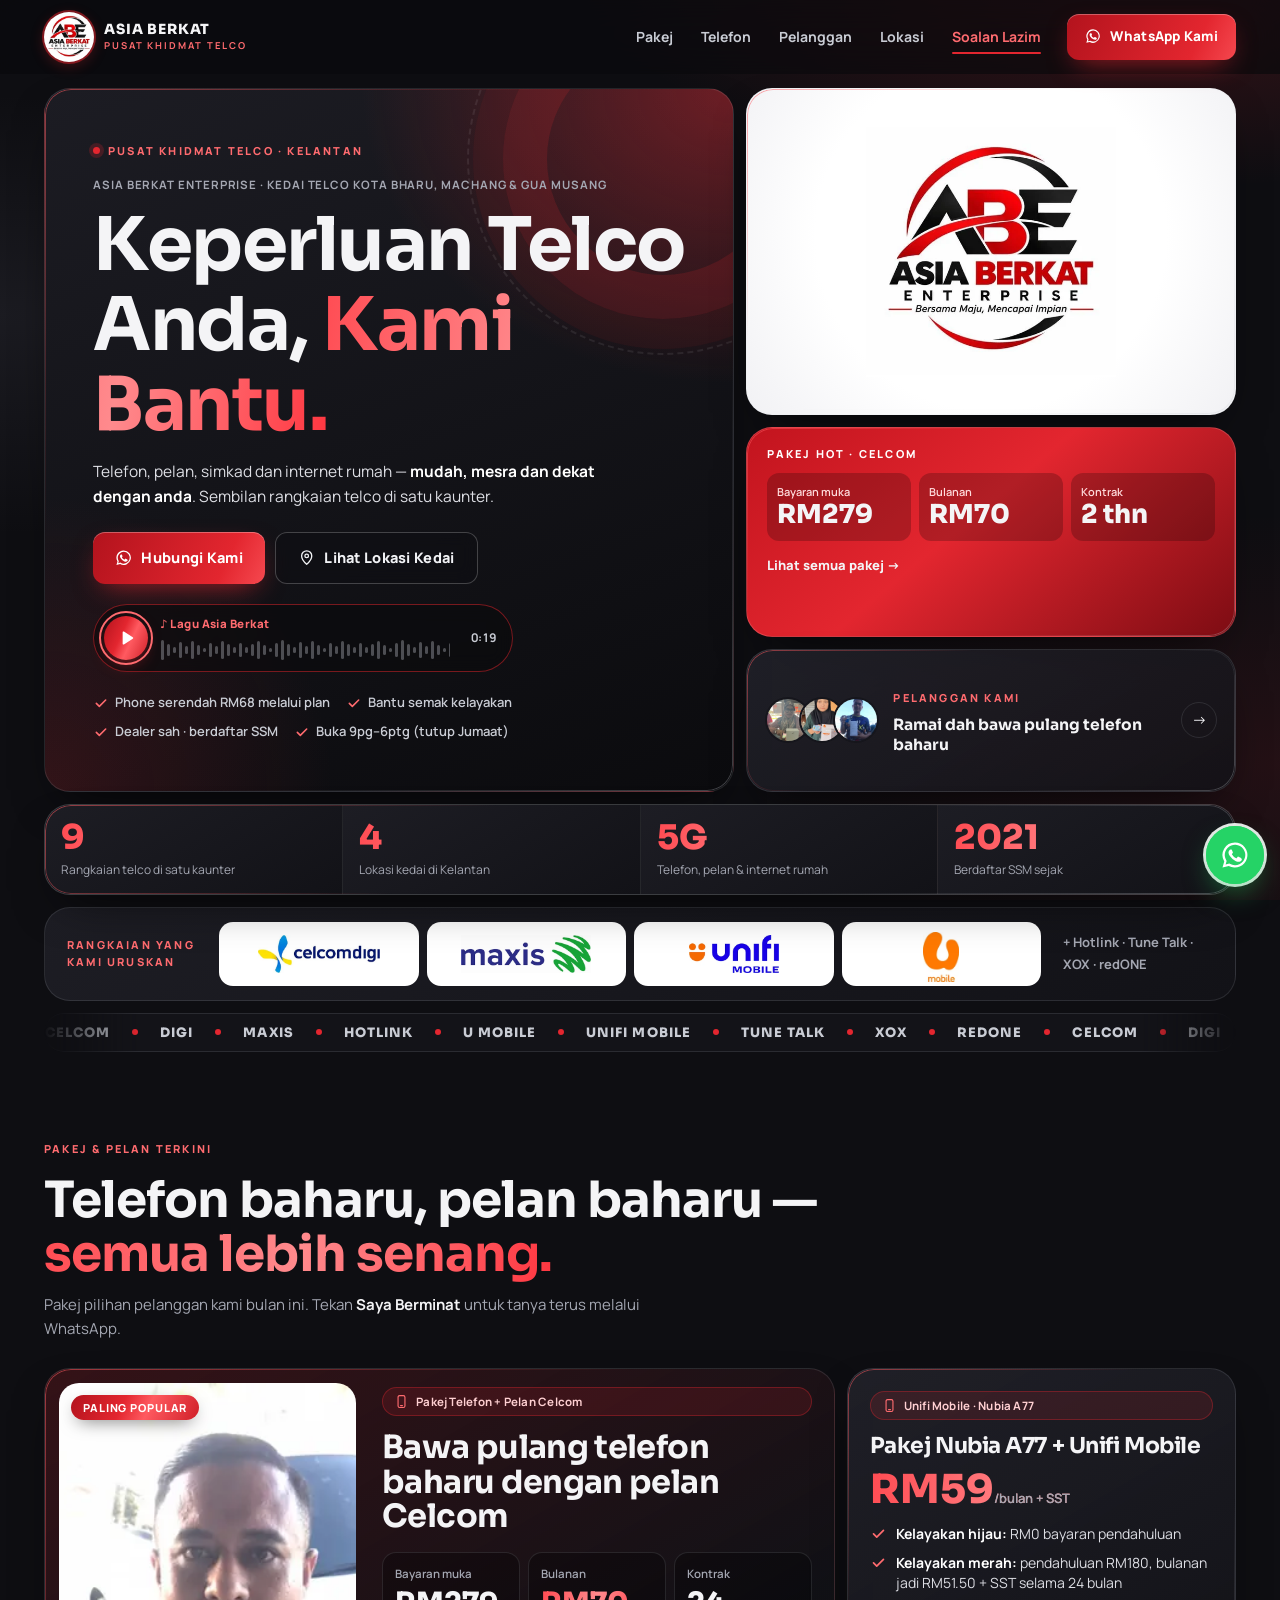
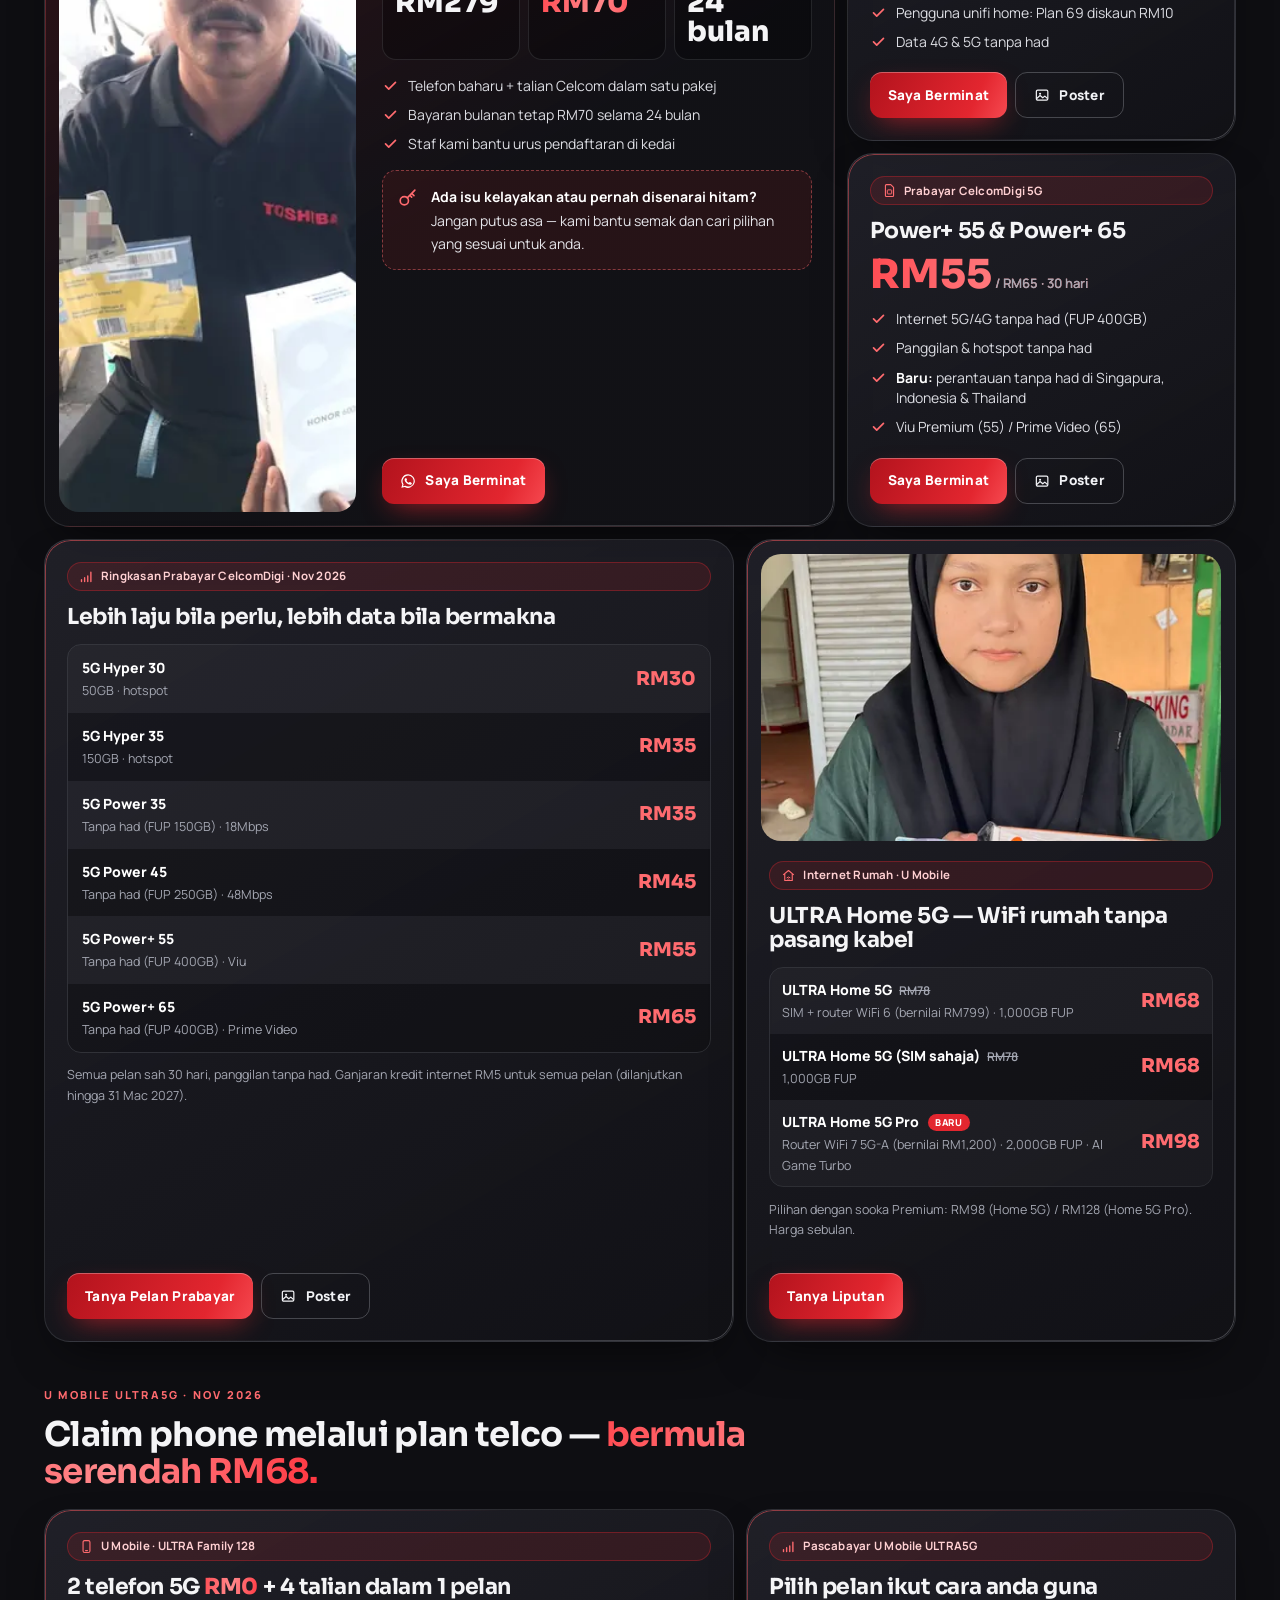
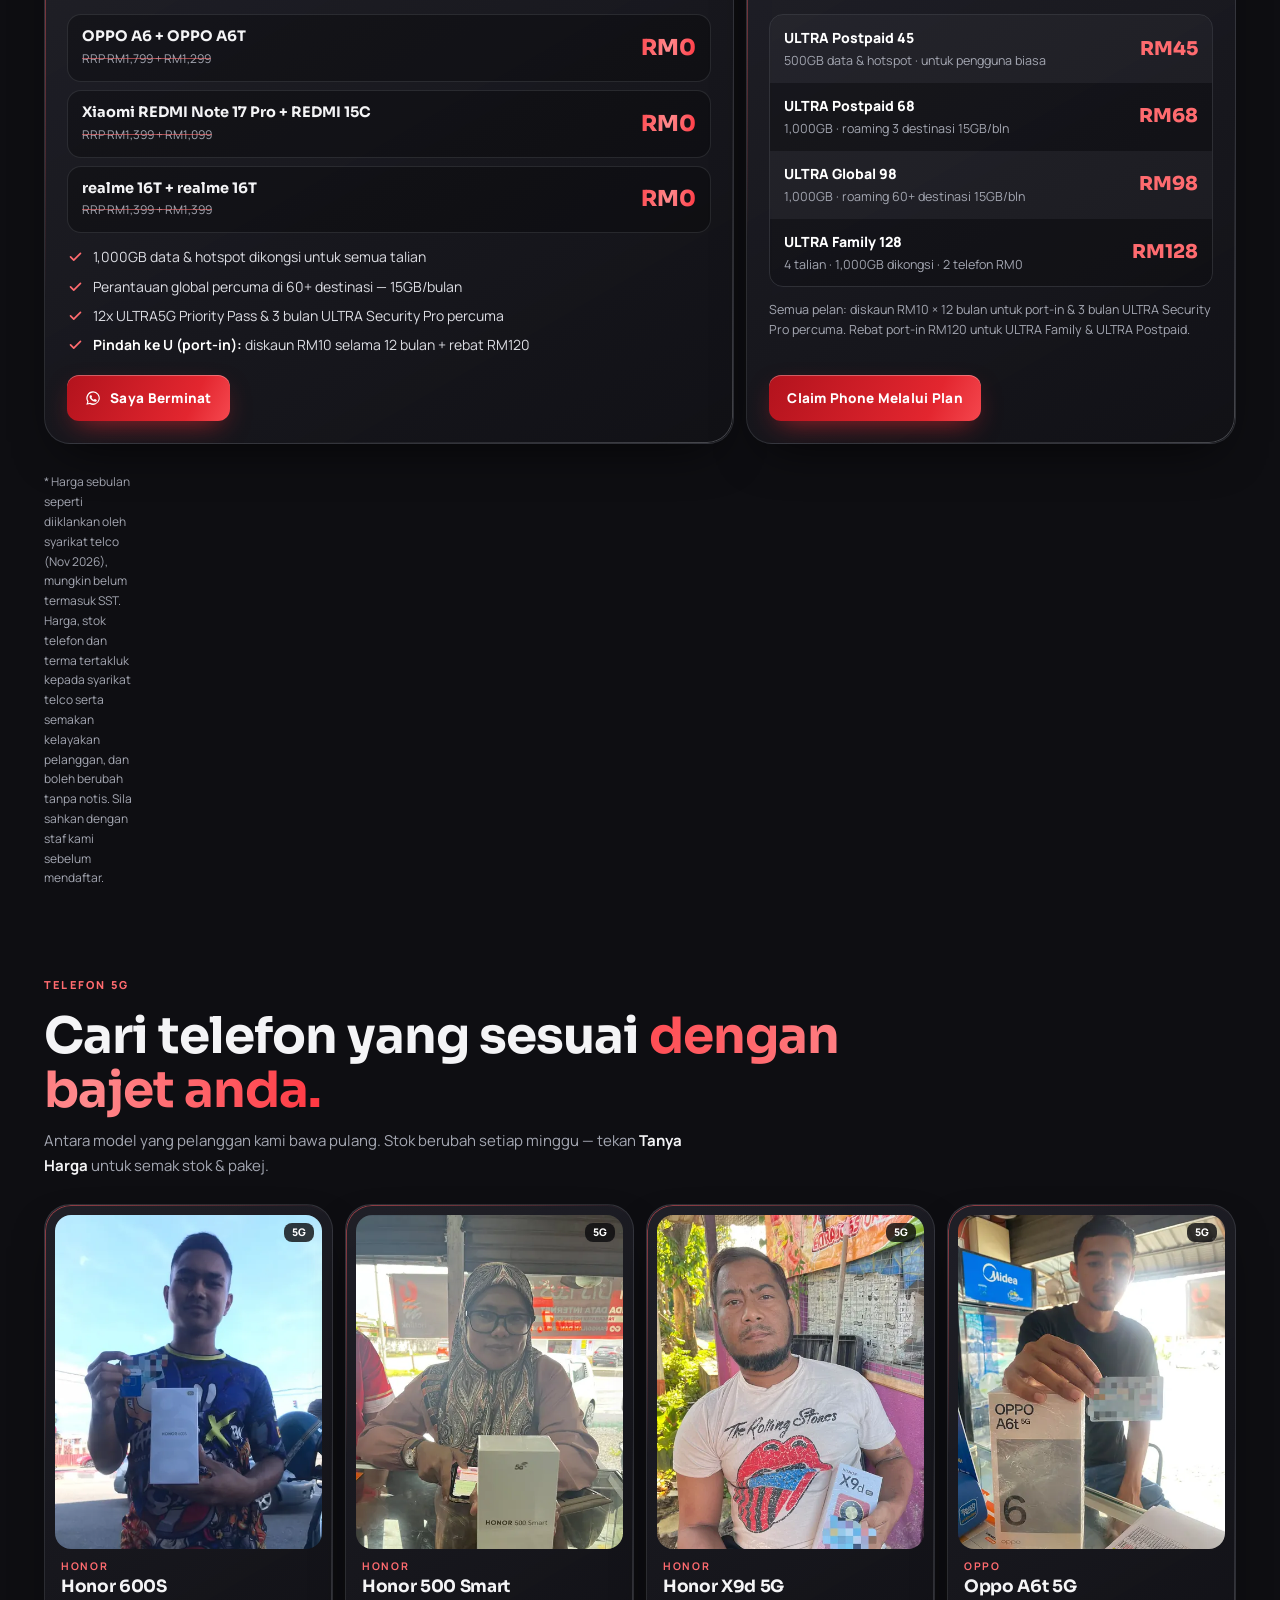
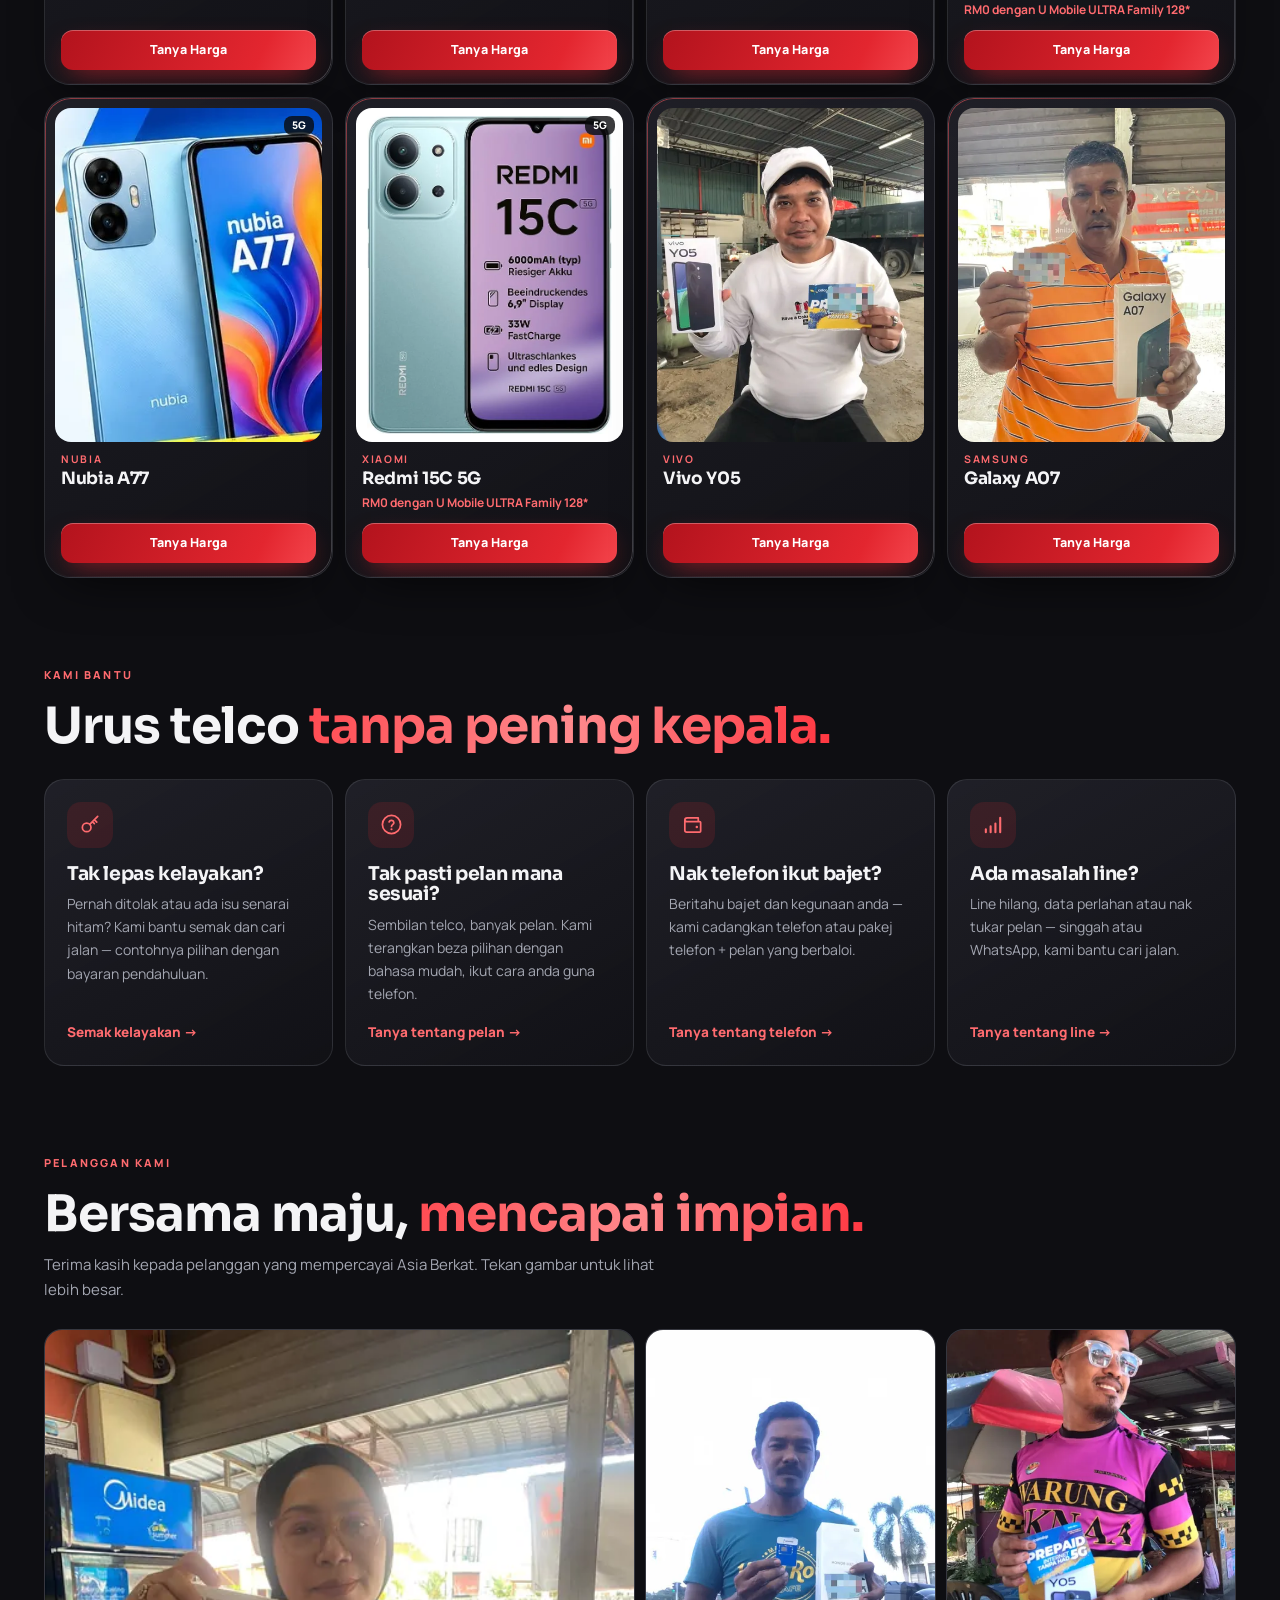
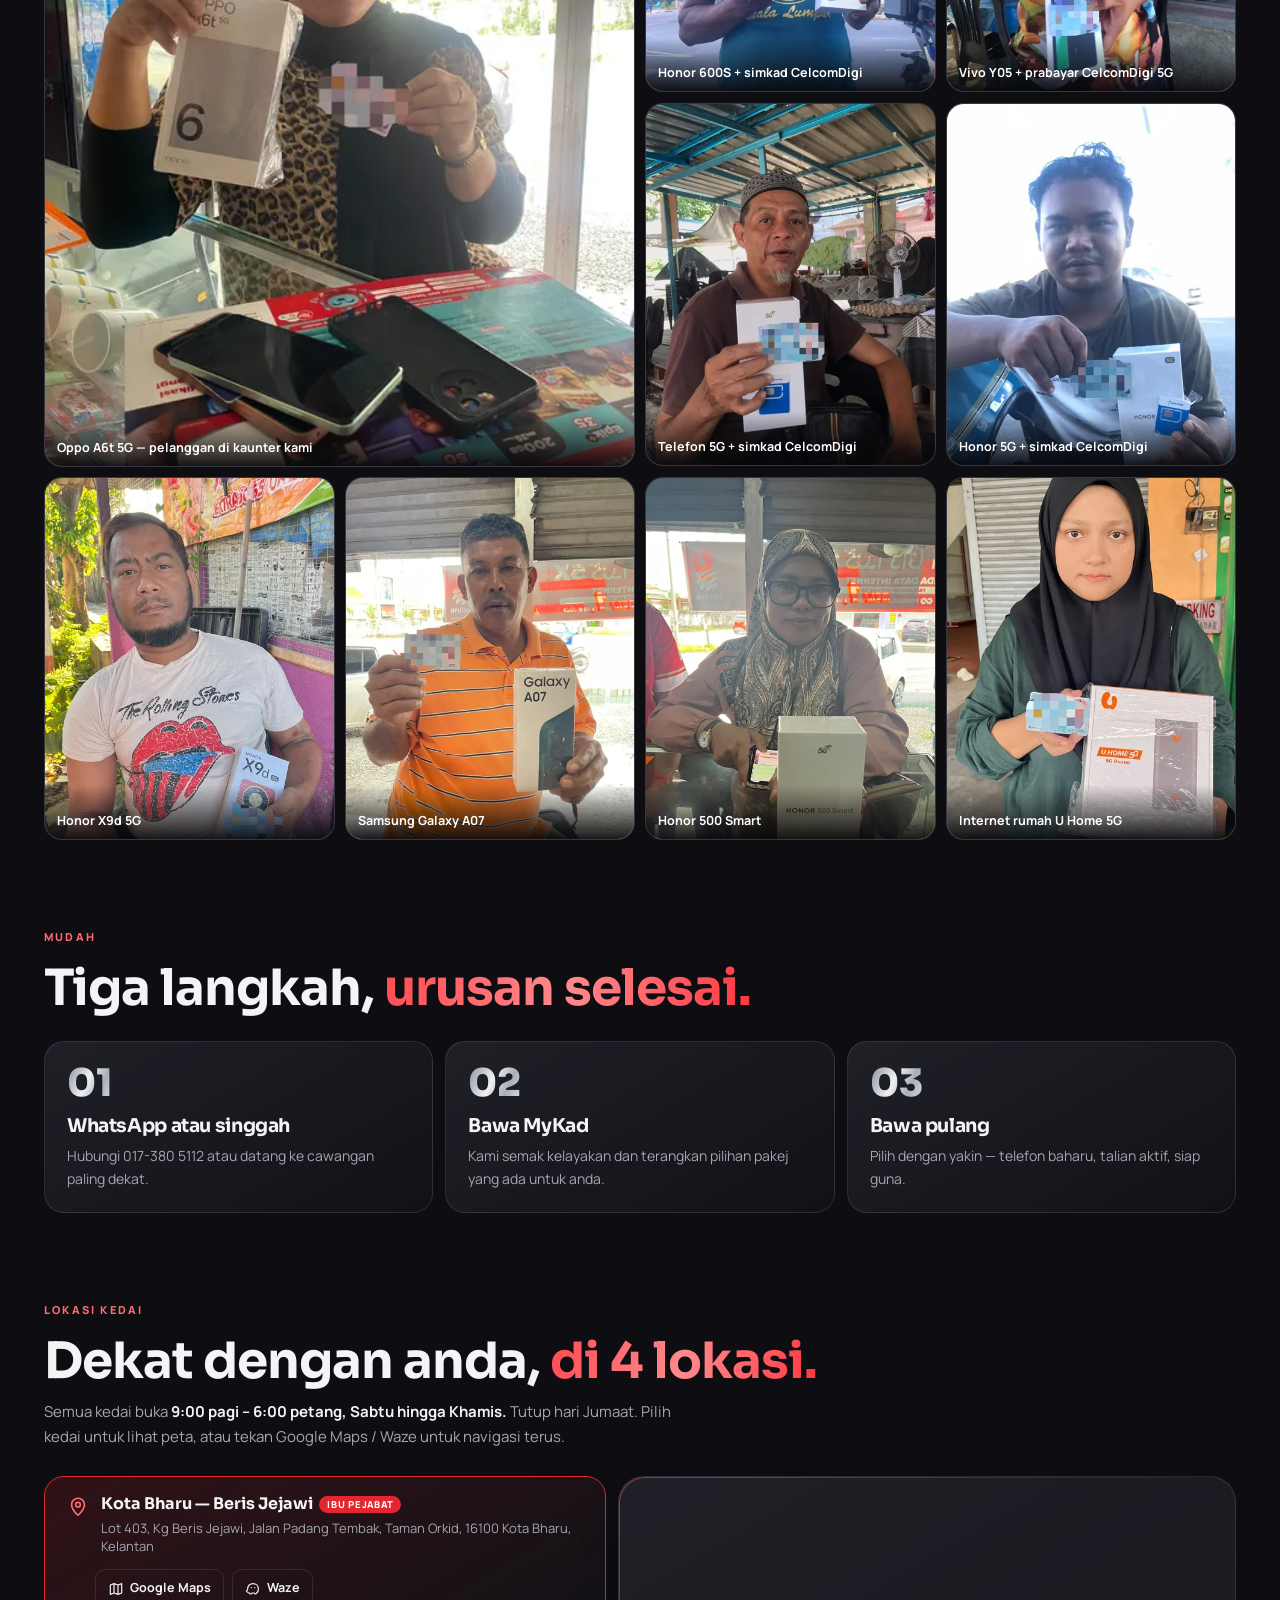
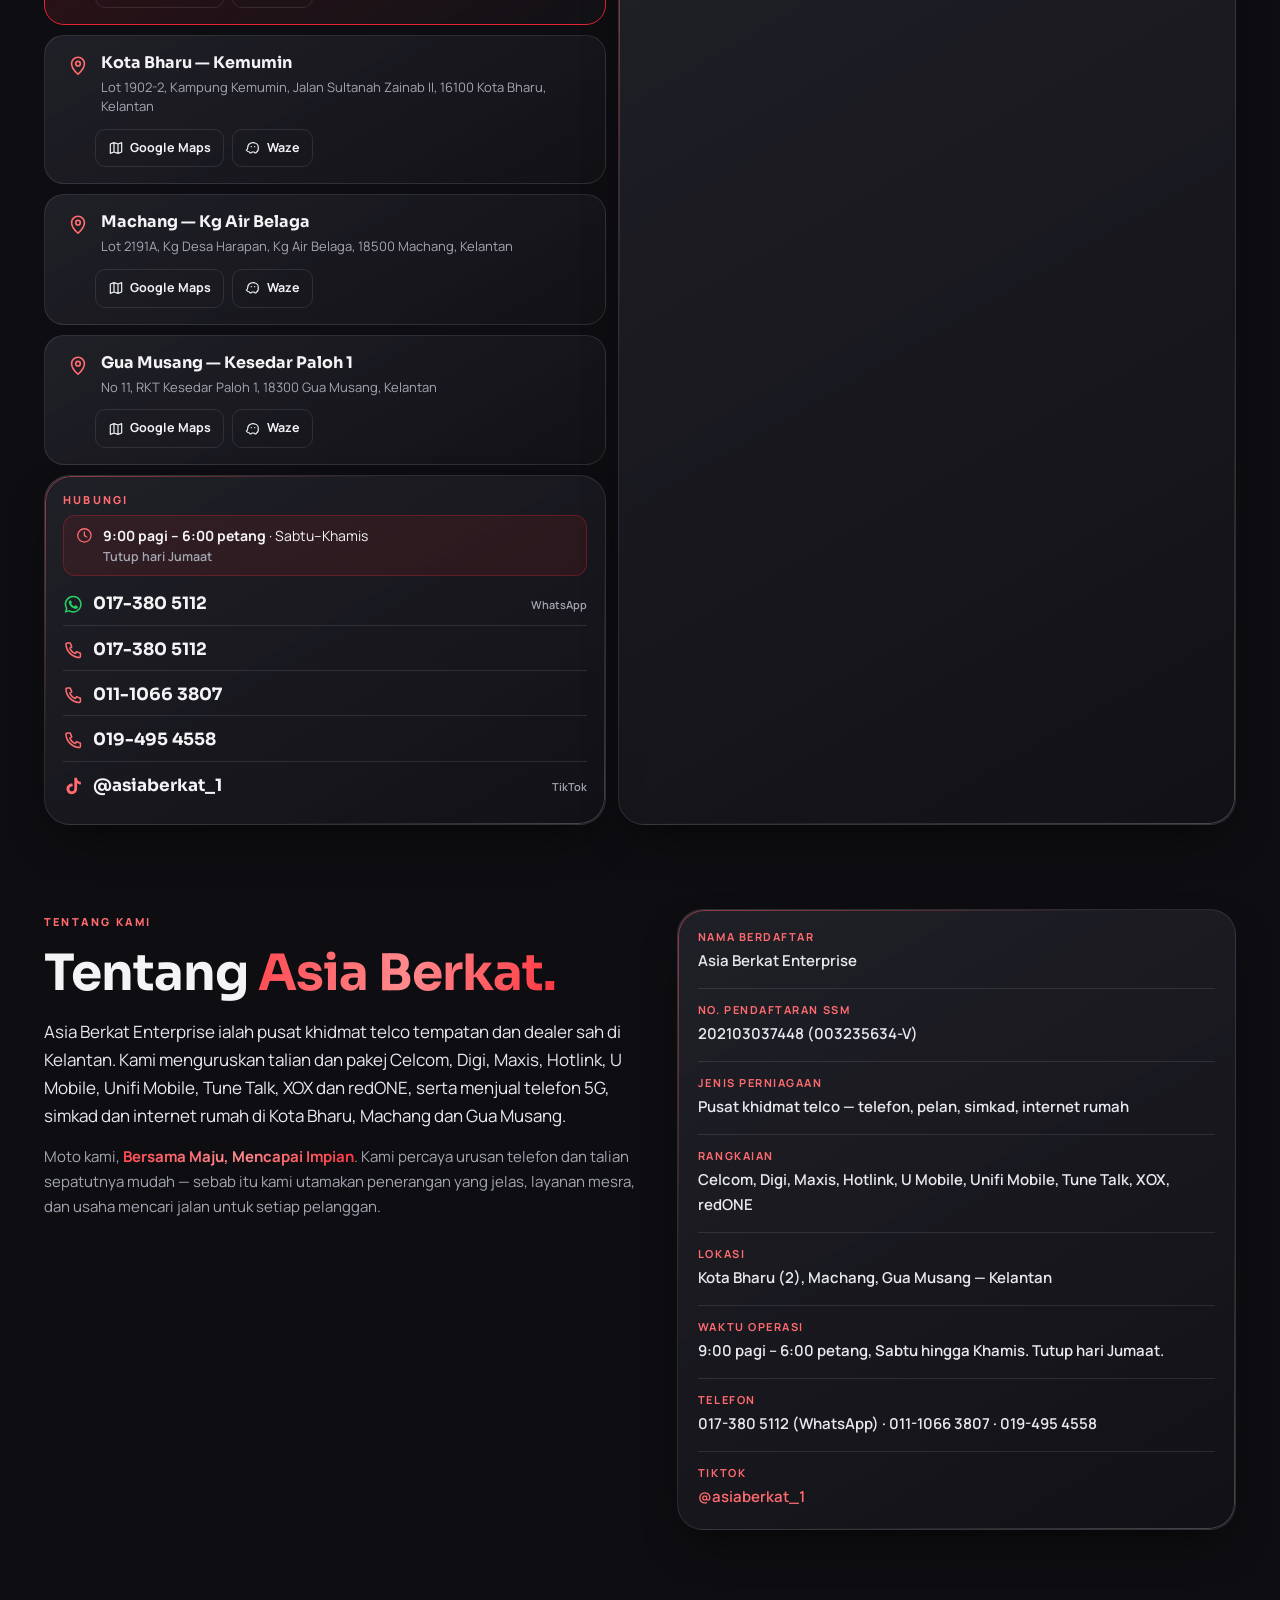
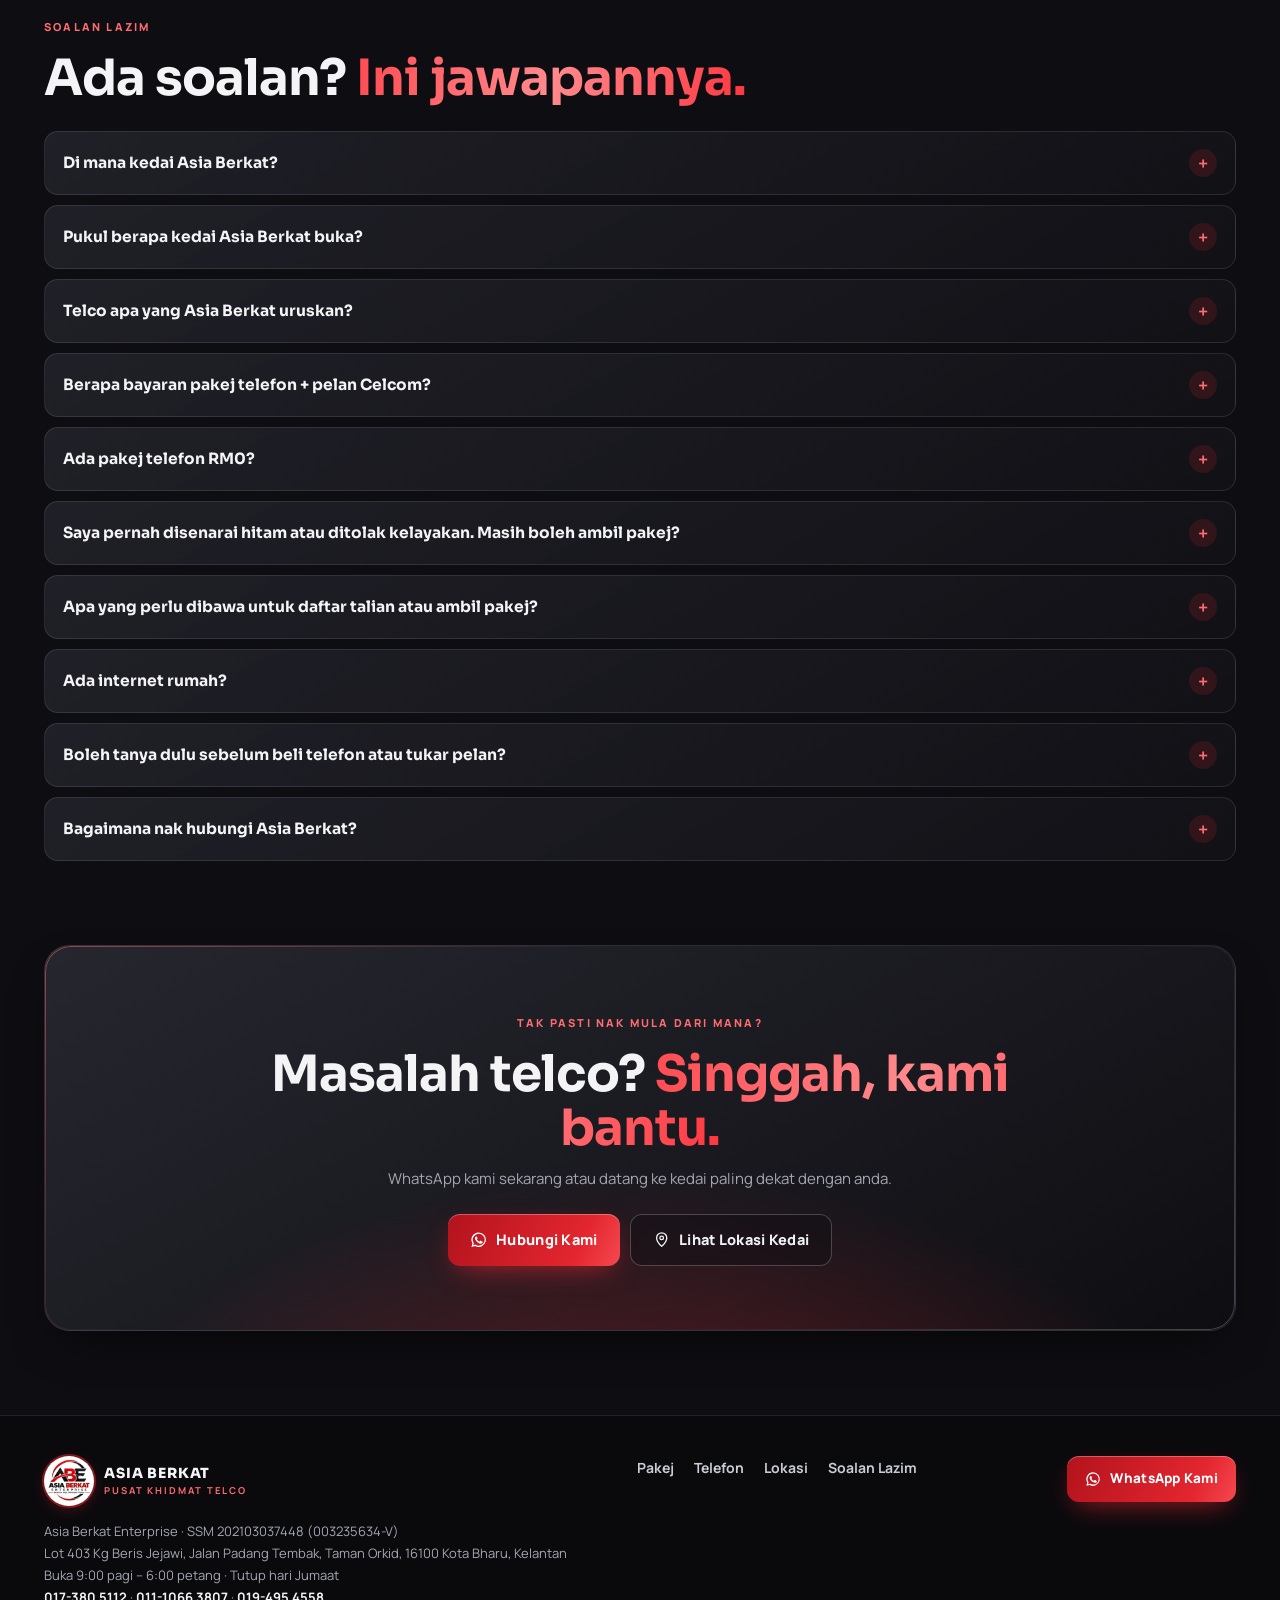
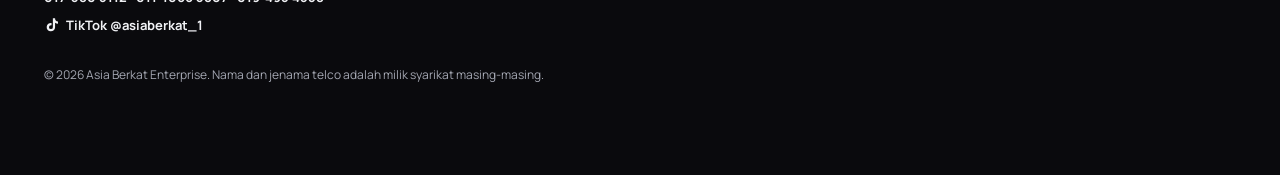
==== commit df633bb8: "Tambah lagu Asia Berkat di hero (pemain gaya voice note) - assets/audio/lagu.ogg (Opus) + lagu.m4a (" ====
--- a/index.html
+++ b/index.html
@@ -33,7 +33,7 @@
 <link rel="preconnect" href="https://fonts.gstatic.com" crossorigin>
 <link rel="preload" as="style" href="https://fonts.googleapis.com/css2?family=Sora:wght@600;700;800&family=Manrope:wght@400;500;600;700;800&display=swap" onload="this.onload=null;this.rel='stylesheet'">
 <noscript><link rel="stylesheet" href="https://fonts.googleapis.com/css2?family=Sora:wght@600;700;800&family=Manrope:wght@400;500;600;700;800&display=swap"></noscript>
-<link rel="stylesheet" href="css/style.css?v=20261122-5">
+<link rel="stylesheet" href="css/style.css?v=20261122-6">
 <script>document.documentElement.classList.add('js')</script>
 <script type="application/ld+json">
 {
@@ -365,6 +365,8 @@
   <symbol id="i-waze" viewBox="0 0 24 24"><path fill="none" stroke="currentColor" stroke-width="1.8" stroke-linejoin="round" d="M20 11.5c0-4.4-3.6-7.5-8-7.5s-8 3.1-8 7.5c0 1.7-.8 3-2 3.6.9 1.6 2.6 2.7 4.6 2.9A2 2 0 0 0 10.4 18h3.2a2 2 0 0 0 3.8 0c1.8-.7 2.6-2.6 2.6-6.5Z"/><circle cx="9.5" cy="10" r="1" fill="currentColor"/><circle cx="14.5" cy="10" r="1" fill="currentColor"/></symbol>
   <symbol id="i-tiktok" viewBox="0 0 24 24"><path fill="currentColor" d="M16.6 2h-3.3v13.2a2.9 2.9 0 1 1-2.9-2.9c.3 0 .6 0 .9.1V9a6.3 6.3 0 1 0 5.3 6.2V8.6a7.9 7.9 0 0 0 4.4 1.4V6.7a4.5 4.5 0 0 1-4.4-4.7Z"/></symbol>
   <symbol id="i-clock" viewBox="0 0 24 24"><circle cx="12" cy="12" r="9.5" fill="none" stroke="currentColor" stroke-width="1.8"/><path d="M12 7v5.2l3.4 2" fill="none" stroke="currentColor" stroke-width="1.8" stroke-linecap="round"/></symbol>
+  <symbol id="i-play" viewBox="0 0 24 24"><path fill="currentColor" d="M8 5.1v13.8a1 1 0 0 0 1.5.9l10.6-6.9a1 1 0 0 0 0-1.7L9.5 4.2A1 1 0 0 0 8 5.1Z"/></symbol>
+  <symbol id="i-pause" viewBox="0 0 24 24"><path fill="currentColor" d="M7 5h3.5v14H7zM13.5 5H17v14h-3.5z"/></symbol>
   <symbol id="i-img" viewBox="0 0 24 24"><rect x="3.5" y="4.5" width="17" height="15" rx="2" fill="none" stroke="currentColor" stroke-width="1.8"/><circle cx="9" cy="10" r="1.6" fill="currentColor"/><path d="m4 17 5-4.5 4 3.5 3-2.5 4 3.5" fill="none" stroke="currentColor" stroke-width="1.8" stroke-linejoin="round"/></symbol>
 </svg>
 
@@ -402,6 +404,24 @@
         <div class="hero__actions">
           <a class="btn btn--red btn--lg" href="https://wa.me/60173805112?text=Hai%20Asia%20Berkat%2C%20saya%20nak%20bertanya%20tentang%20urusan%20telco." data-wa target="_blank" rel="noopener"><svg class="ico" aria-hidden="true"><use href="#i-wa"/></svg> Hubungi Kami</a>
           <a class="btn btn--ghost btn--lg" href="#lokasi"><svg class="ico" aria-hidden="true"><use href="#i-pin"/></svg> Lihat Lokasi Kedai</a>
+        </div>
+        <div class="vn" id="vn" hidden>
+          <button class="vn__play" id="vnPlay" type="button" aria-label="Main lagu Asia Berkat">
+            <svg class="ico ico--play" aria-hidden="true"><use href="#i-play"/></svg>
+            <svg class="ico ico--pause" aria-hidden="true"><use href="#i-pause"/></svg>
+          </button>
+          <div class="vn__body">
+            <span class="vn__label">♪ Lagu Asia Berkat</span>
+            <div class="vn__track" id="vnTrack" role="slider" tabindex="0" aria-label="Kedudukan lagu" aria-valuemin="0" aria-valuemax="100" aria-valuenow="0">
+              <div class="vn__wave" aria-hidden="true"></div>
+              <div class="vn__fill" id="vnFill" aria-hidden="true"></div>
+            </div>
+          </div>
+          <span class="vn__time" id="vnTime">0:19</span>
+          <audio id="vnAudio" preload="metadata" data-duration="19">
+            <source src="assets/audio/lagu.ogg" type="audio/ogg">
+            <source src="assets/audio/lagu.m4a" type="audio/mp4">
+          </audio>
         </div>
         <ul class="hero__ticks">
           <li><svg class="ico" aria-hidden="true"><use href="#i-check"/></svg>Phone serendah RM68 melalui plan</li>
@@ -839,6 +859,6 @@
   <button class="lb__nav lb__next" id="lbNext" type="button" aria-label="Gambar seterusnya">›</button>
 </div>
 
-<script src="js/main.js?v=20261122-4" defer></script>
+<script src="js/main.js?v=20261122-6" defer></script>
 </body>
 </html>
--- a/css/style.css
+++ b/css/style.css
@@ -429,3 +429,18 @@
 .hrs{display:flex;gap:10px;align-items:flex-start;margin:6px 0 4px;padding:10px 12px;border-radius:12px;background:rgba(227,38,47,.1);border:1px solid rgba(227,38,47,.3);font-size:14px;line-height:1.4}
 .hrs .ico{color:var(--red-hi);margin-top:1px}
 .hrs small{color:var(--muted);font-size:12.5px}
+
+/* ---------- Pemain lagu (gaya voice note WhatsApp) ---------- */
+.vn{display:flex;align-items:center;gap:12px;margin-top:20px;max-width:420px;padding:10px 16px 10px 10px;border-radius:999px;background:rgba(10,10,13,.6);border:1px solid var(--line-red);backdrop-filter:blur(10px)}
+.vn__play{position:relative;width:44px;height:44px;flex:none;display:grid;place-items:center;border-radius:50%;background:var(--g-red);color:#fff;box-shadow:0 6px 18px -6px rgba(227,38,47,.8)}
+.vn__play .ico{width:20px;height:20px}
+.vn__play .ico--pause,.vn.is-playing .vn__play .ico--play{display:none}
+.vn.is-playing .vn__play .ico--pause{display:block}
+.vn.is-playing .vn__play::after,.vn.is-waiting .vn__play::after{content:"";position:absolute;inset:-5px;border-radius:50%;border:2px solid var(--red-hi);animation:ring 1.6s infinite}
+.vn__body{flex:1;min-width:0}
+.vn__label{display:block;font-size:11.5px;font-weight:800;color:var(--red-hi);letter-spacing:.04em;margin-bottom:5px}
+.vn__track{position:relative;height:22px;cursor:pointer;--wave:url("data:image/svg+xml,%3Csvg xmlns='http://www.w3.org/2000/svg' width='120' height='22'%3E%3Cg fill='%23000'%3E%3Crect x='0' y='8' width='3' height='6' rx='1.5'/%3E%3Crect x='6' y='5' width='3' height='12' rx='1.5'/%3E%3Crect x='12' y='2' width='3' height='18' rx='1.5'/%3E%3Crect x='18' y='6' width='3' height='10' rx='1.5'/%3E%3Crect x='24' y='9' width='3' height='4' rx='1.5'/%3E%3Crect x='30' y='4' width='3' height='14' rx='1.5'/%3E%3Crect x='36' y='1' width='3' height='20' rx='1.5'/%3E%3Crect x='42' y='5' width='3' height='12' rx='1.5'/%3E%3Crect x='48' y='8' width='3' height='6' rx='1.5'/%3E%3Crect x='54' y='3' width='3' height='16' rx='1.5'/%3E%3Crect x='60' y='7' width='3' height='8' rx='1.5'/%3E%3Crect x='66' y='2' width='3' height='18' rx='1.5'/%3E%3Crect x='72' y='6' width='3' height='10' rx='1.5'/%3E%3Crect x='78' y='9' width='3' height='4' rx='1.5'/%3E%3Crect x='84' y='4' width='3' height='14' rx='1.5'/%3E%3Crect x='90' y='7' width='3' height='8' rx='1.5'/%3E%3Crect x='96' y='2' width='3' height='18' rx='1.5'/%3E%3Crect x='102' y='5' width='3' height='12' rx='1.5'/%3E%3Crect x='108' y='8' width='3' height='6' rx='1.5'/%3E%3Crect x='114' y='4' width='3' height='14' rx='1.5'/%3E%3C/g%3E%3C/svg%3E")}
+.vn__wave,.vn__fill{position:absolute;inset:0;-webkit-mask:var(--wave) repeat-x center/auto 100%;mask:var(--wave) repeat-x center/auto 100%}
+.vn__wave{background:rgba(201,204,212,.35)}
+.vn__fill{background:var(--g-red);clip-path:inset(0 calc(100% - var(--p,0%)) 0 0);transition:clip-path .15s linear}
+.vn__time{font:700 12px/1 var(--f-body);color:var(--silver);font-variant-numeric:tabular-nums;min-width:34px;text-align:right}
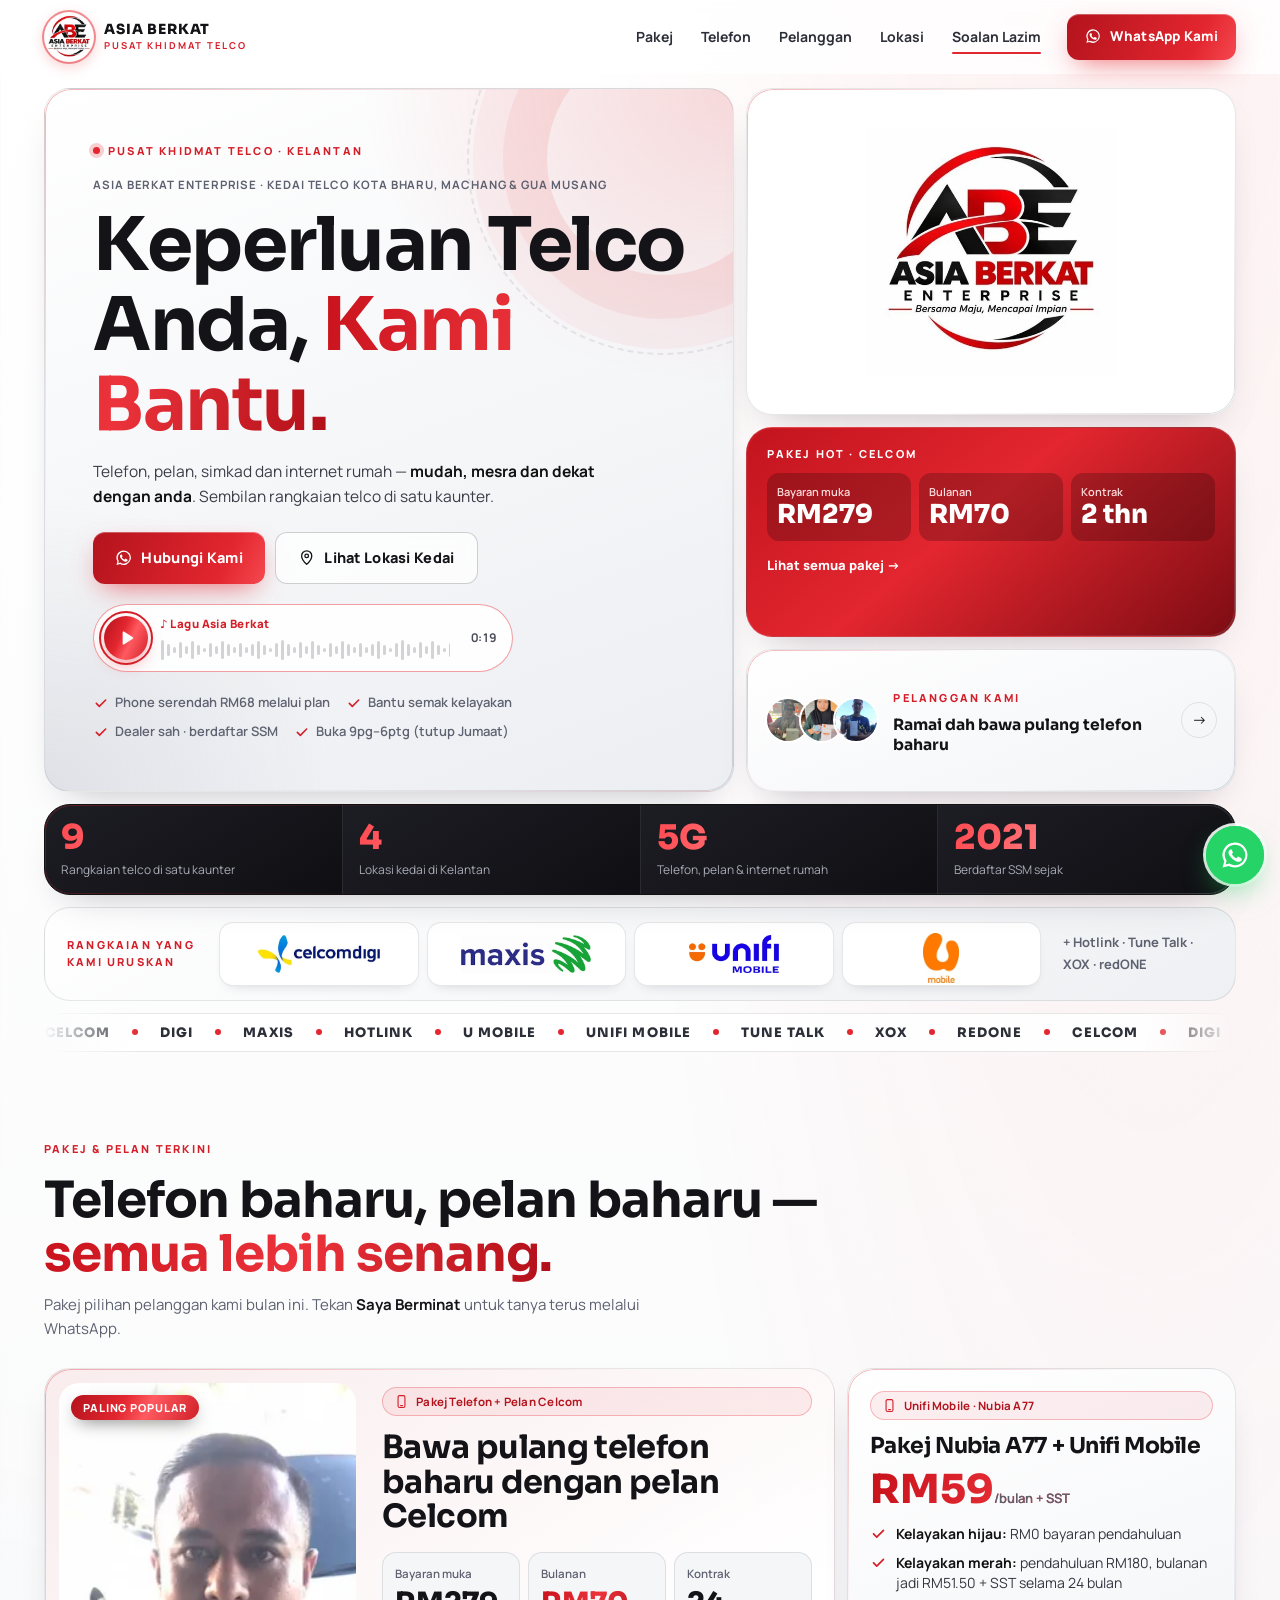
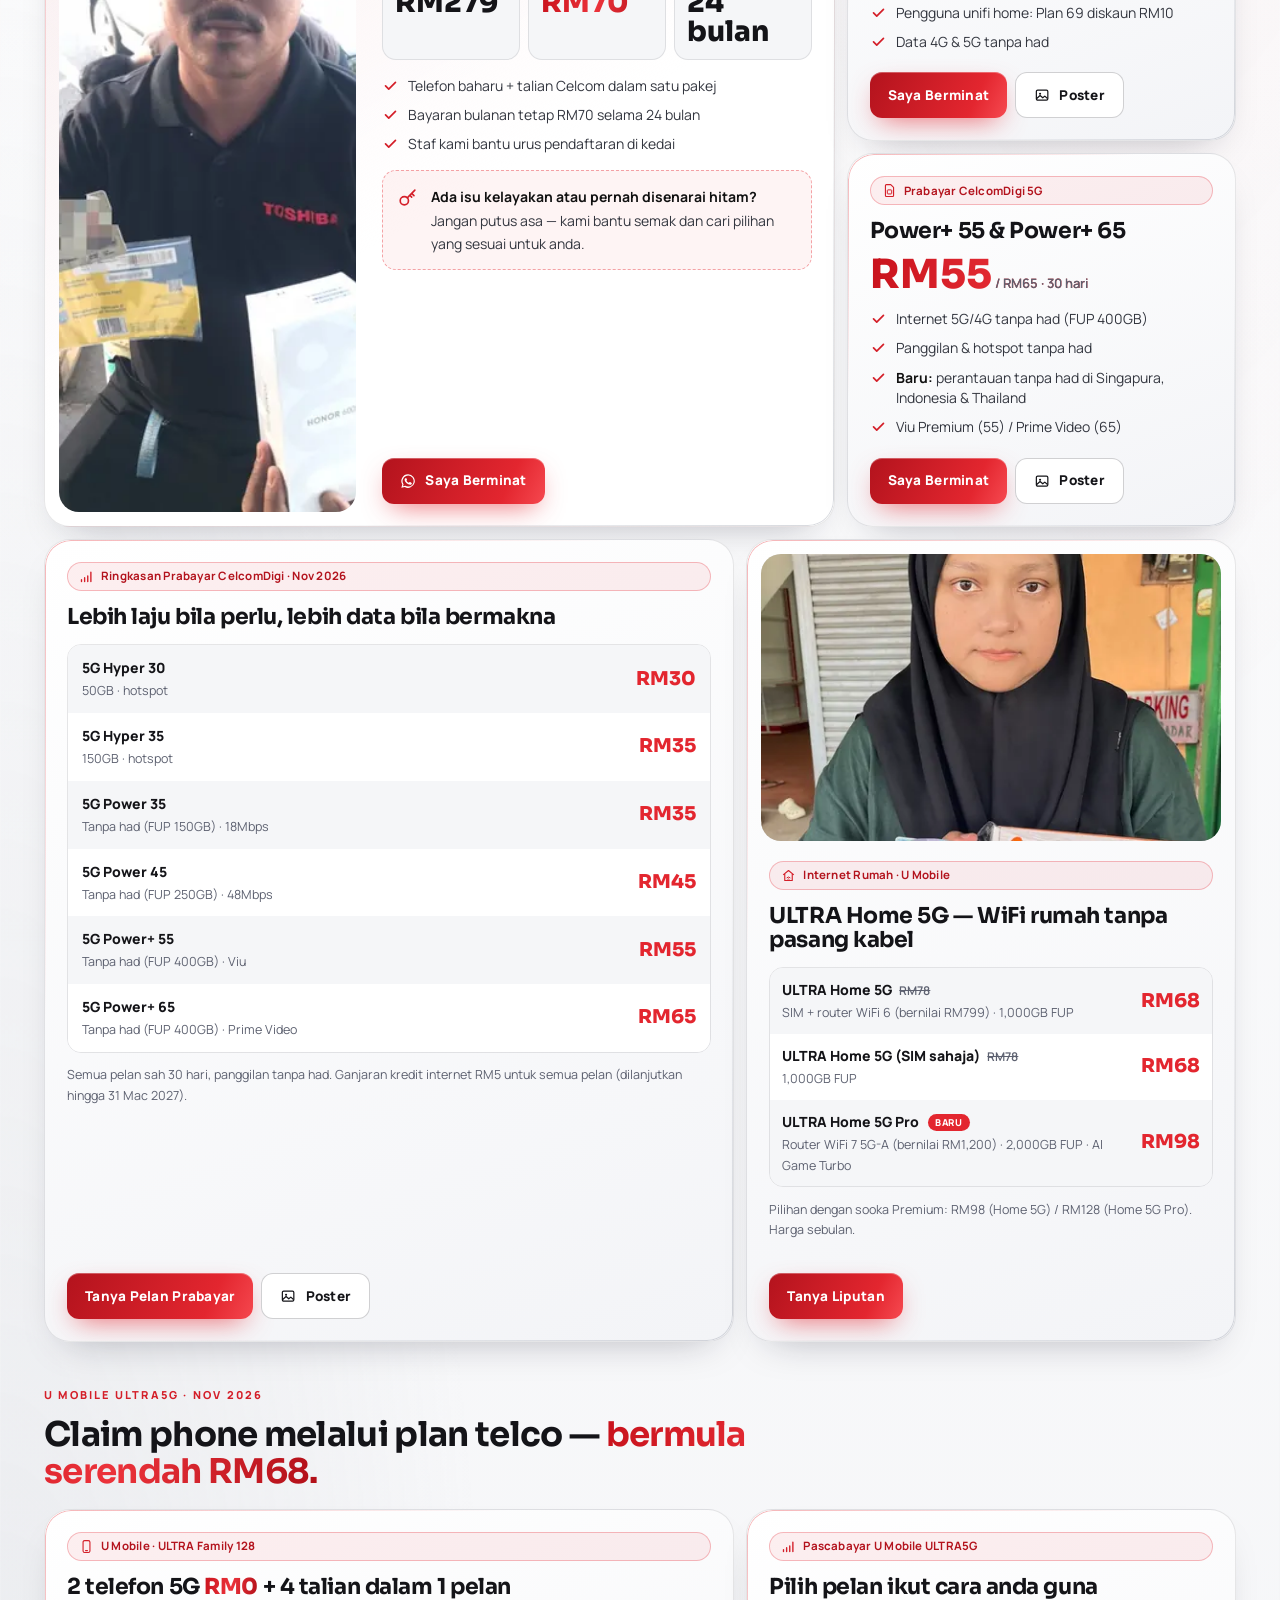
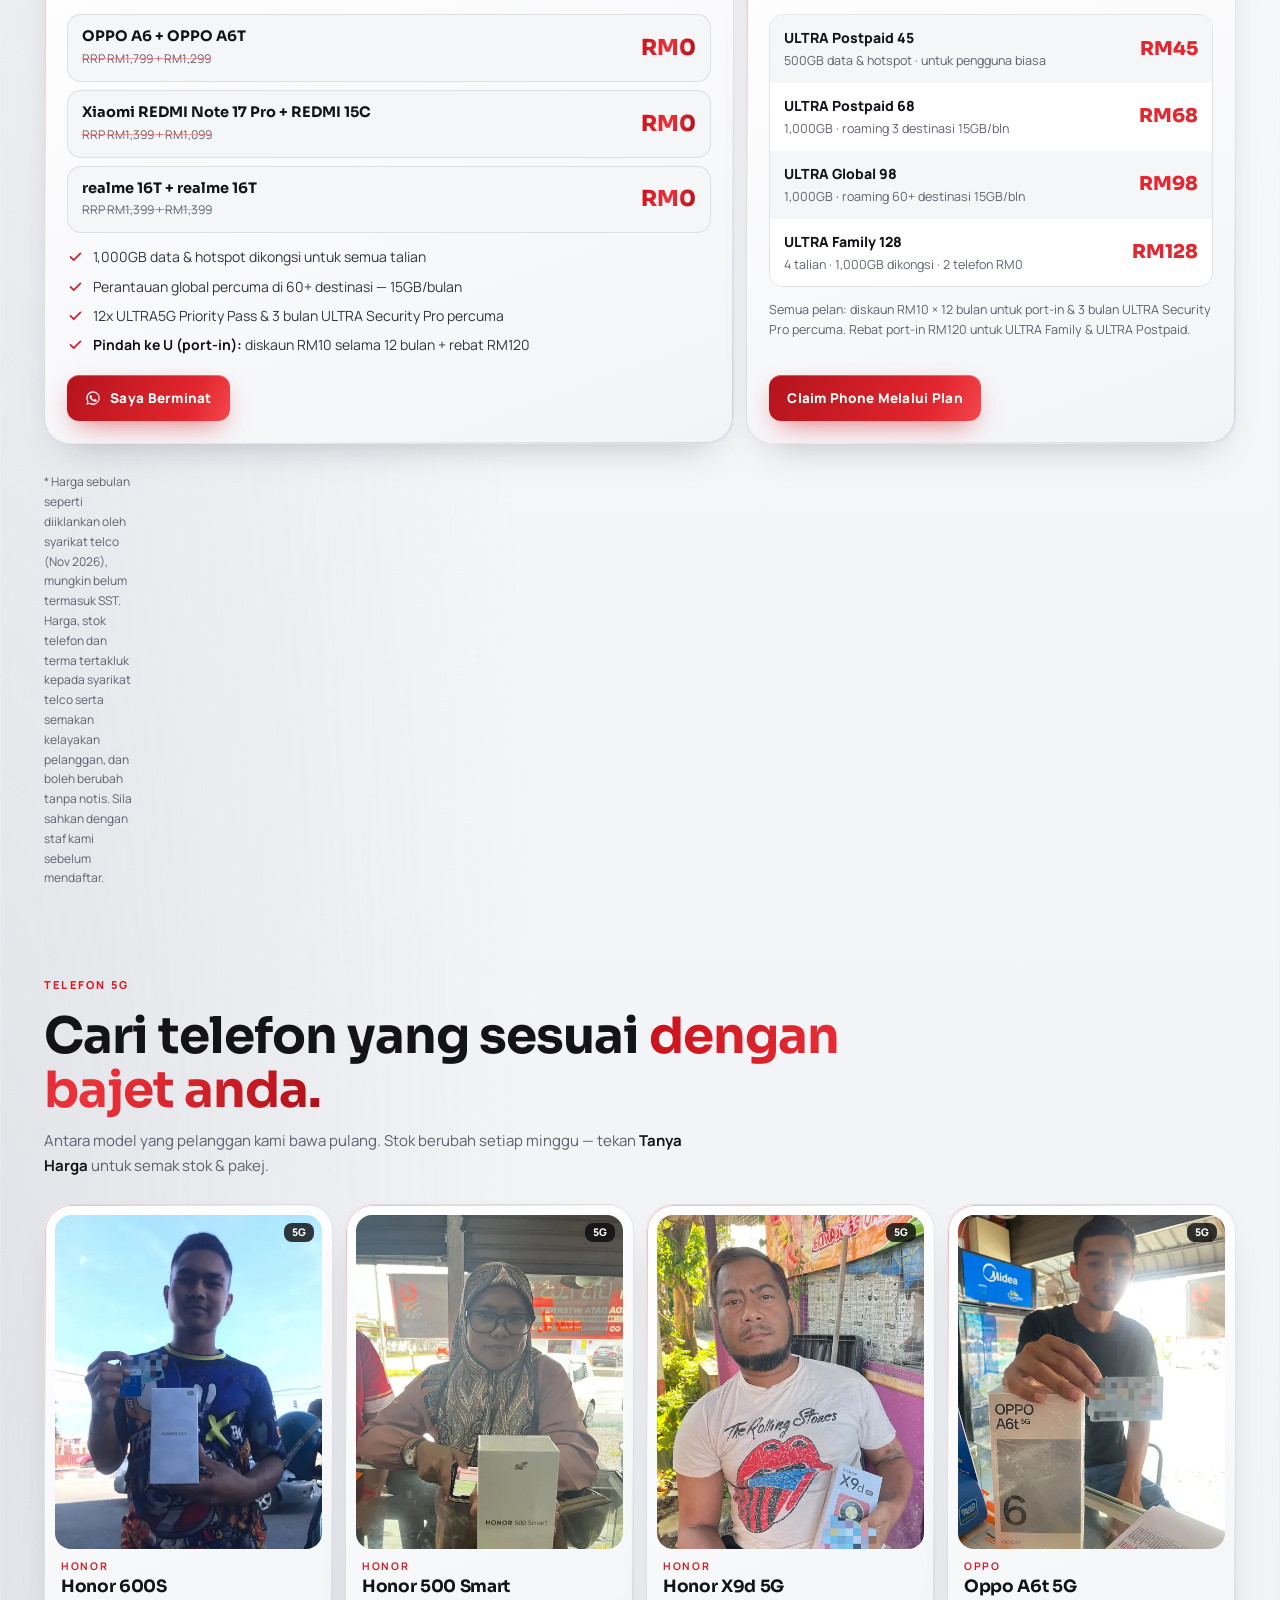
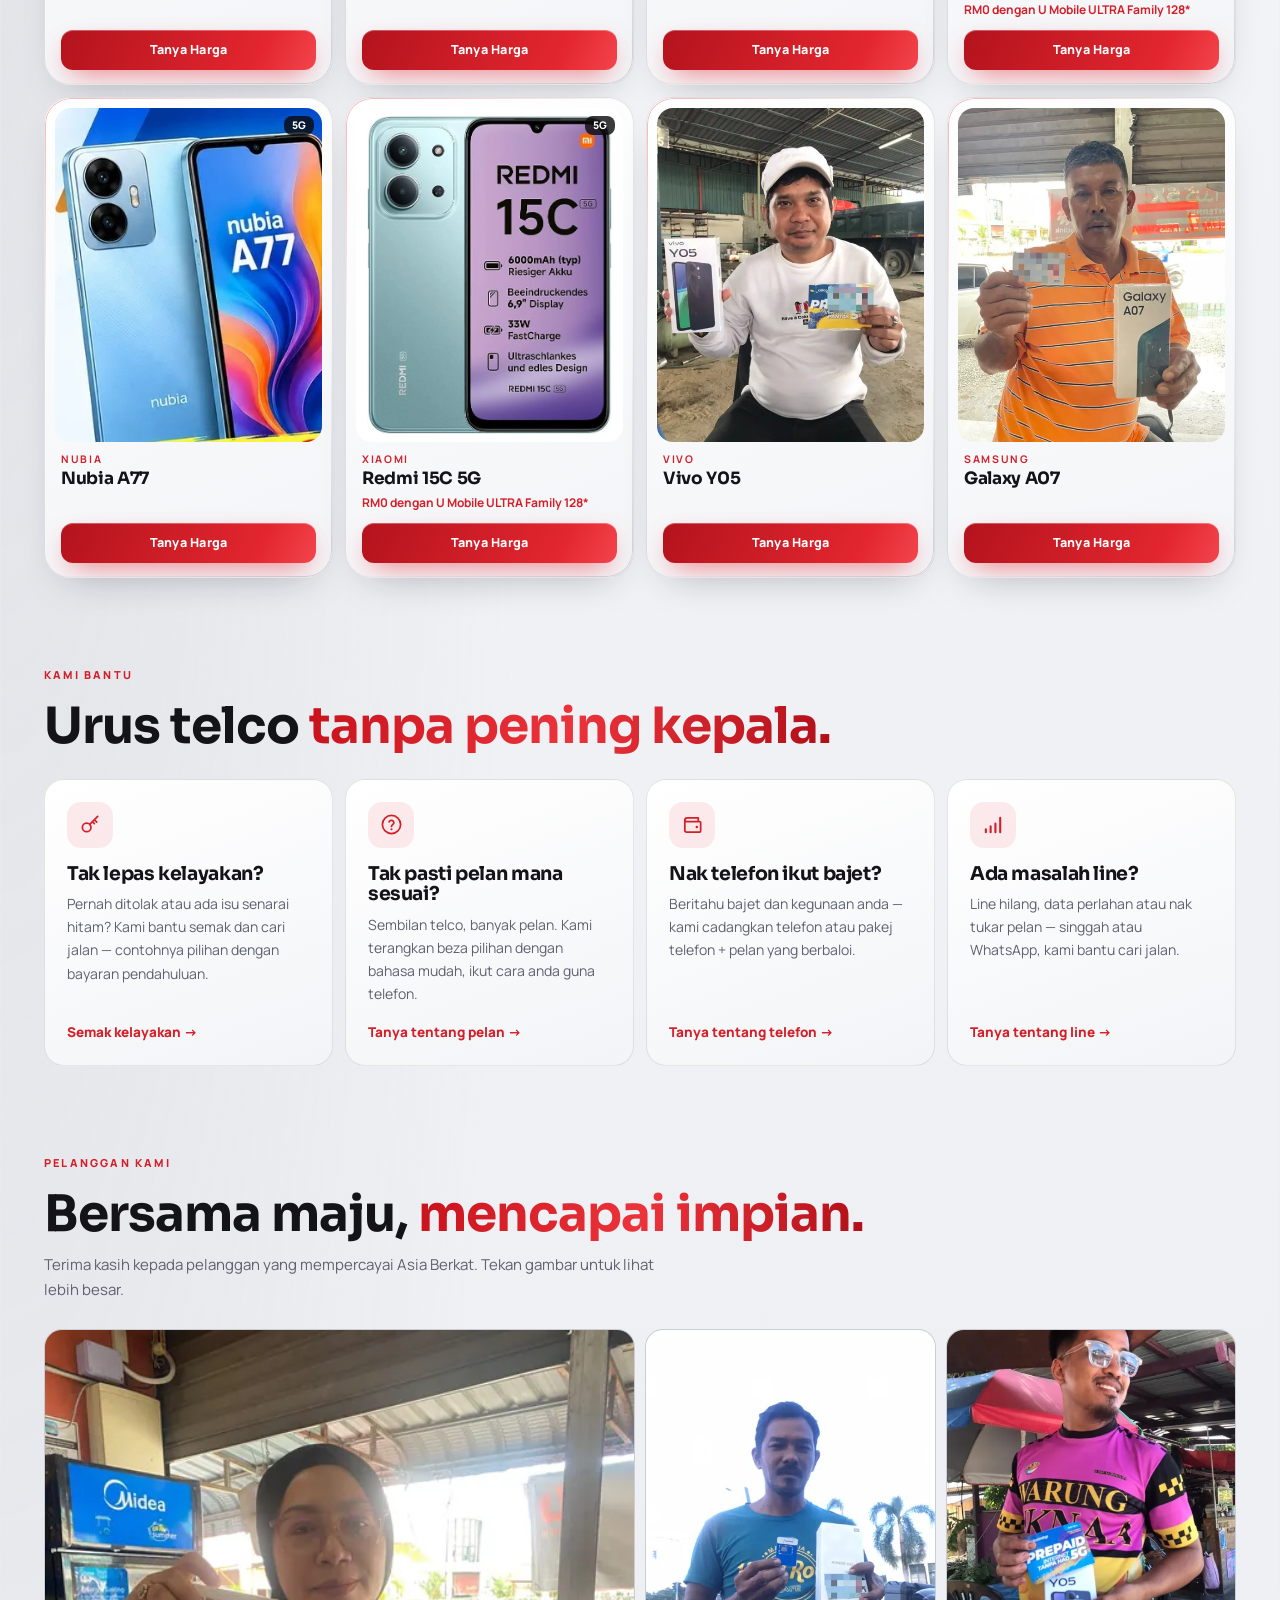
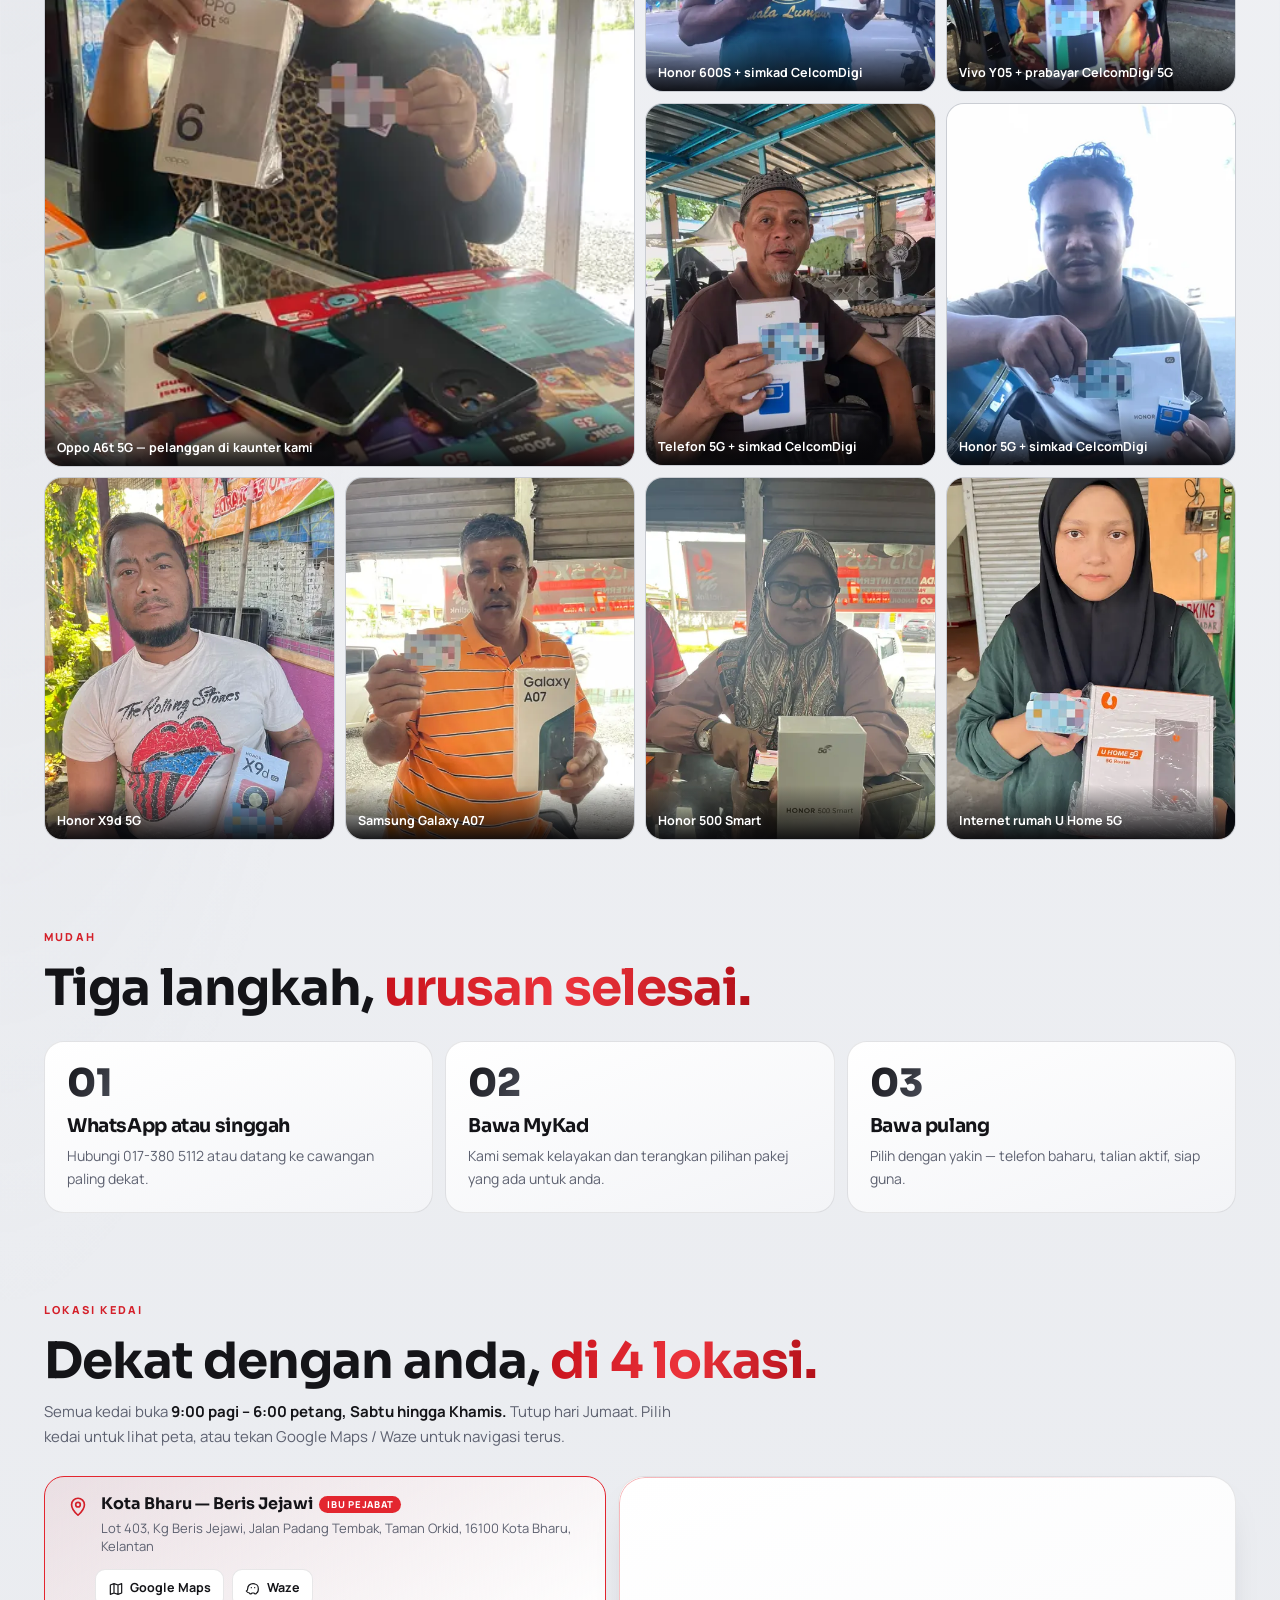
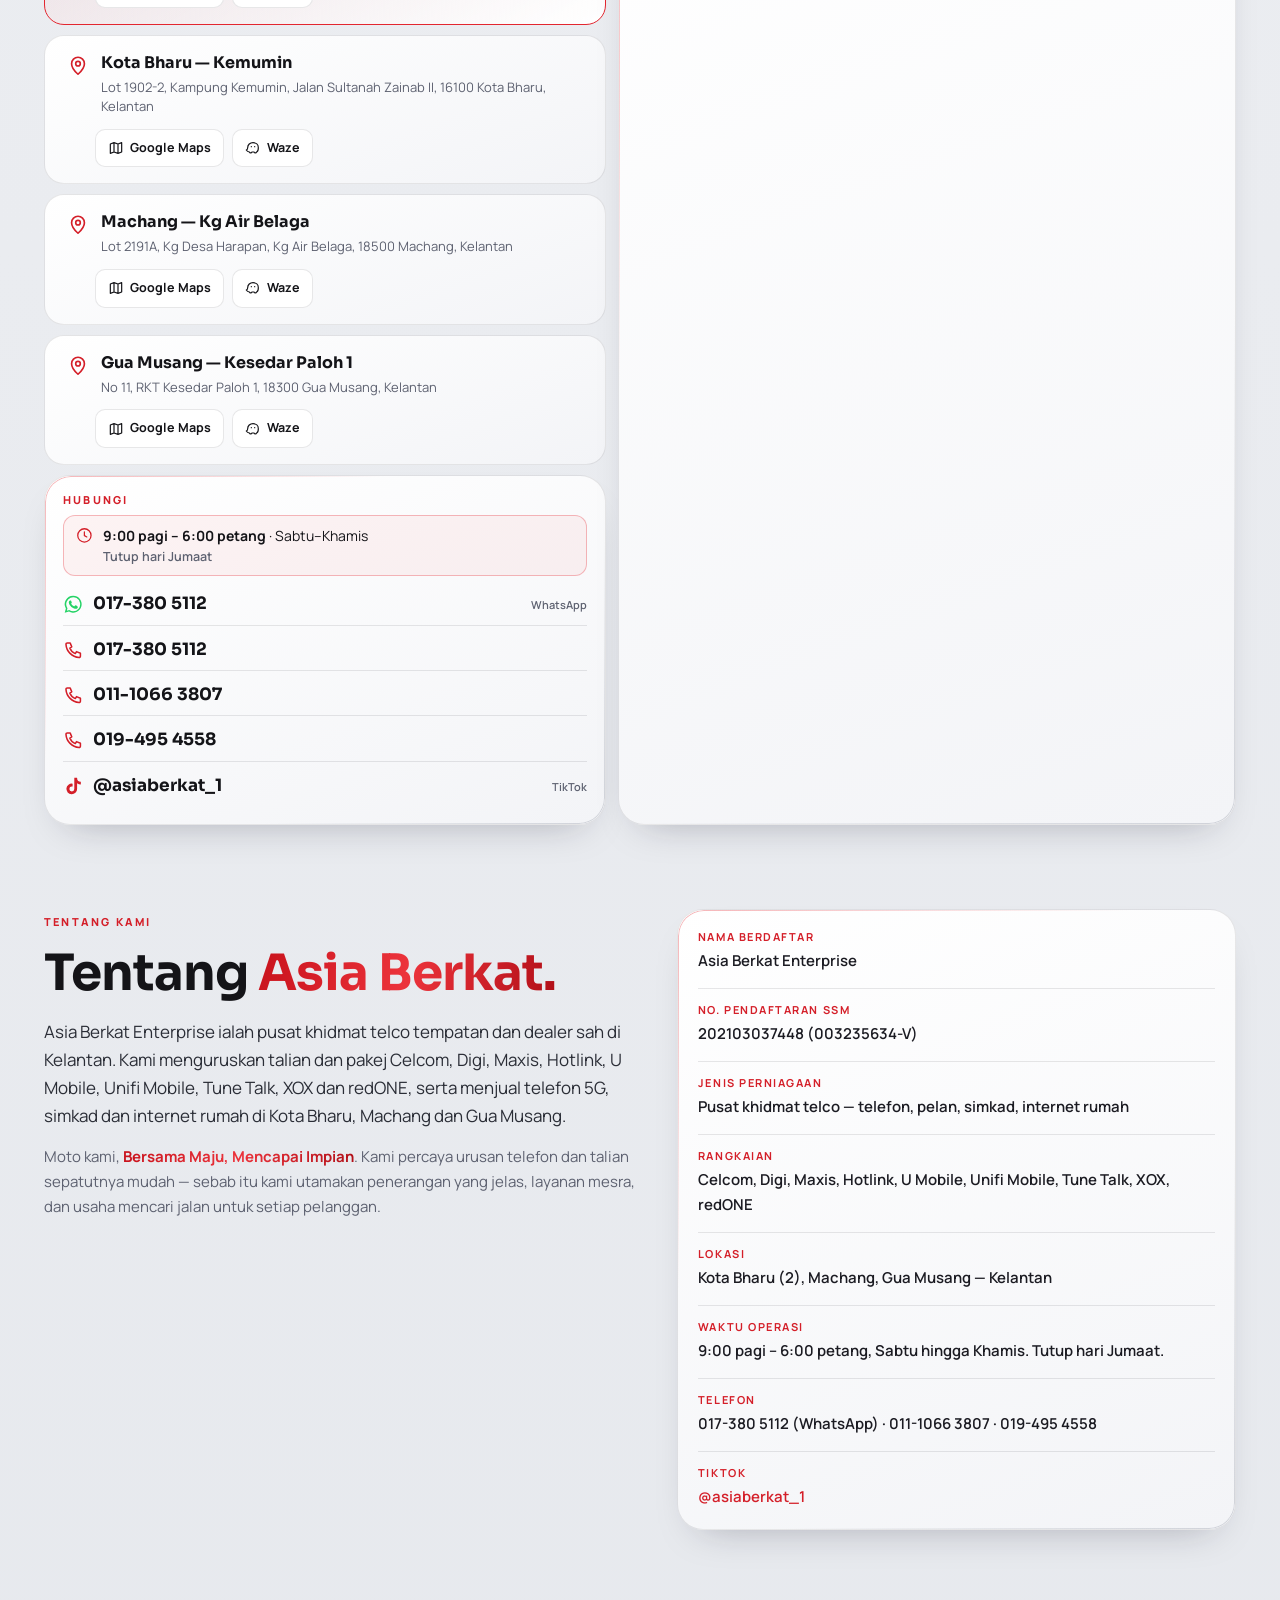
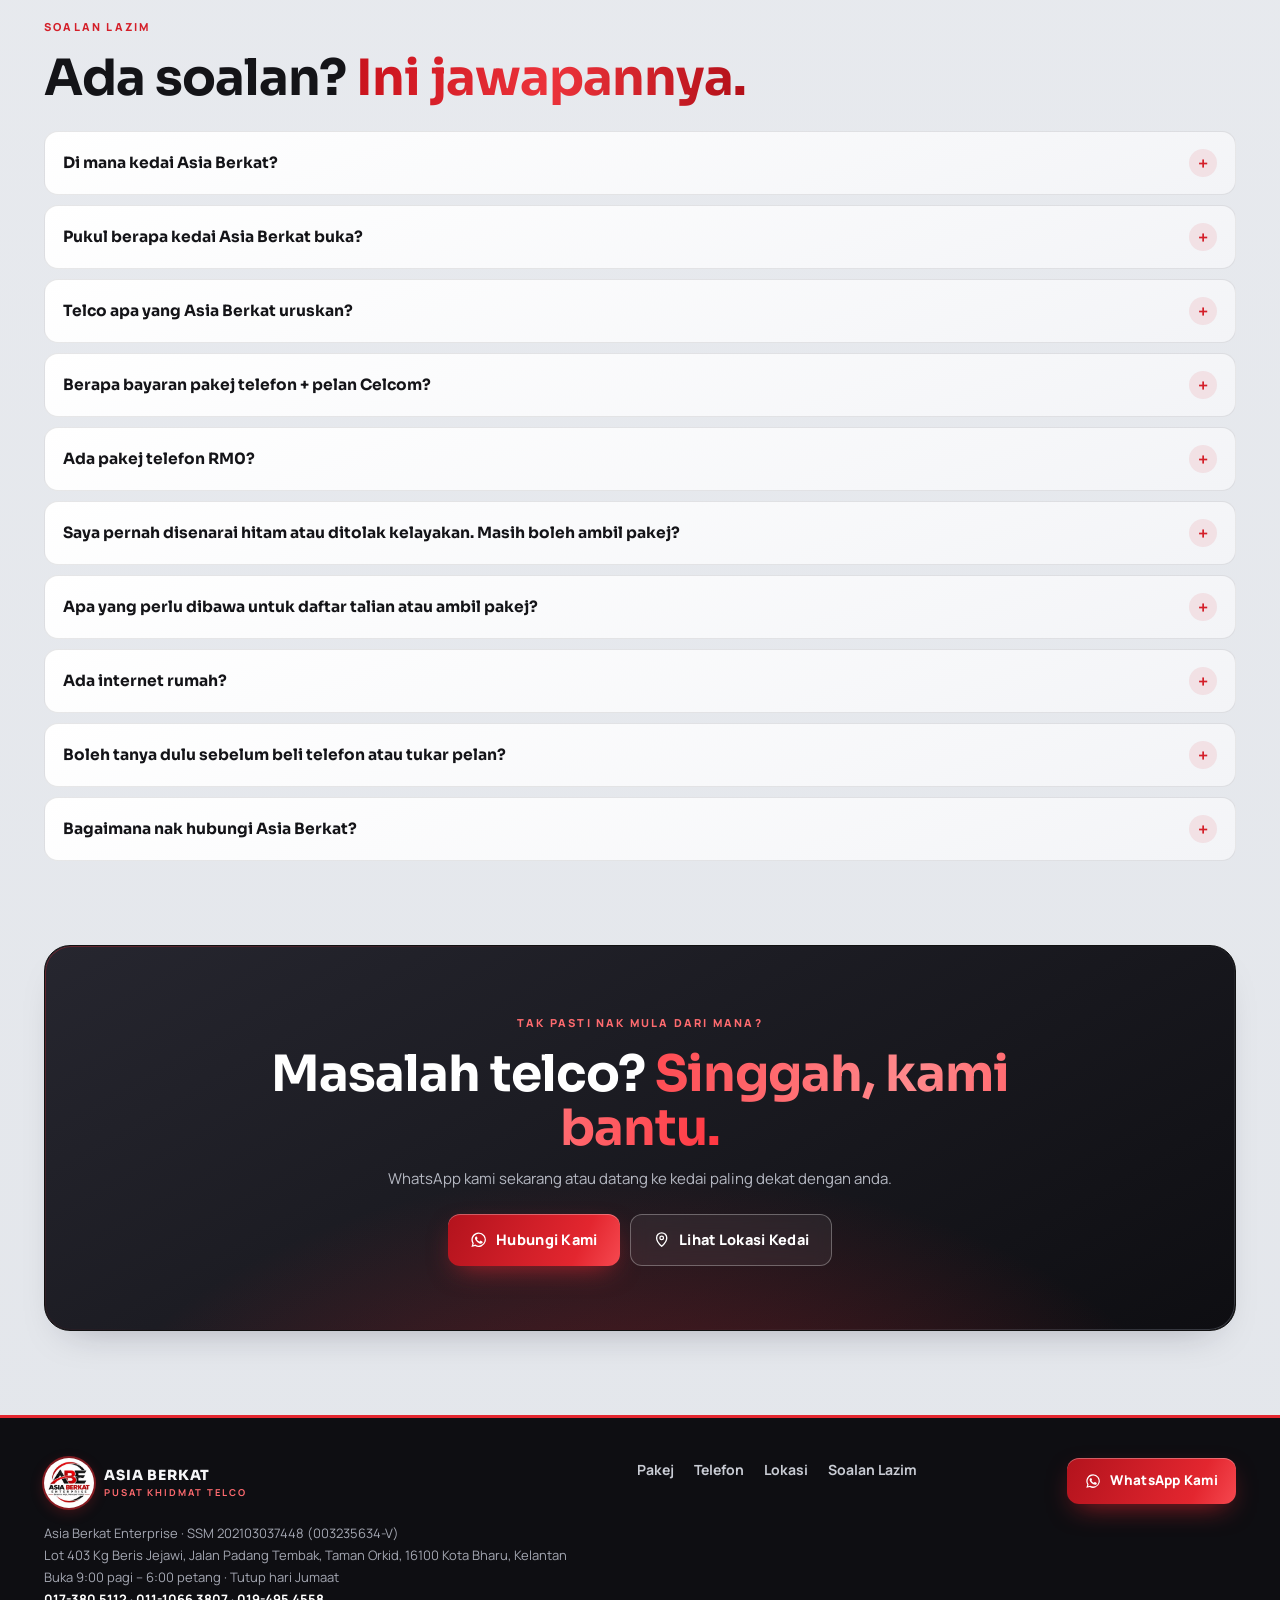
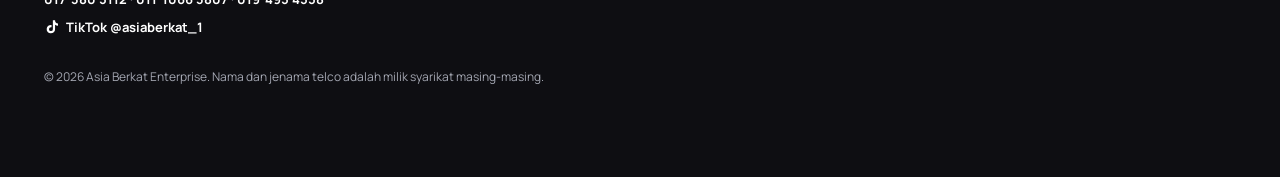
==== commit 2368270c: "Tukar tema: latar putih-perak, warna tema hitam & merah - Latar halaman gradien putih ke perak; kad " ====
--- a/index.html
+++ b/index.html
@@ -5,7 +5,7 @@
 <meta name="viewport" content="width=device-width, initial-scale=1, viewport-fit=cover">
 <title>Asia Berkat Enterprise | Pusat Khidmat Telco Kota Bharu, Machang &amp; Gua Musang</title>
 <meta name="description" content="Asia Berkat — pusat khidmat telco di Kelantan. Pakej telefon Celcom RM70/bulan, Unifi Mobile, CelcomDigi, Maxis, Hotlink, U Mobile, Tune Talk, XOX, redONE. Telefon 5G, simkad &amp; internet rumah. WhatsApp 017-380 5112.">
-<meta name="theme-color" content="#0e0e12">
+<meta name="theme-color" content="#ffffff">
 <meta name="robots" content="index, follow, max-image-preview:large">
 <link rel="canonical" href="https://asiaberkat.my/">
 <link rel="alternate" hreflang="ms-MY" href="https://asiaberkat.my/">
@@ -33,7 +33,7 @@
 <link rel="preconnect" href="https://fonts.gstatic.com" crossorigin>
 <link rel="preload" as="style" href="https://fonts.googleapis.com/css2?family=Sora:wght@600;700;800&family=Manrope:wght@400;500;600;700;800&display=swap" onload="this.onload=null;this.rel='stylesheet'">
 <noscript><link rel="stylesheet" href="https://fonts.googleapis.com/css2?family=Sora:wght@600;700;800&family=Manrope:wght@400;500;600;700;800&display=swap"></noscript>
-<link rel="stylesheet" href="css/style.css?v=20261122-6">
+<link rel="stylesheet" href="css/style.css?v=20261122-7">
 <script>document.documentElement.classList.add('js')</script>
 <script type="application/ld+json">
 {
--- a/css/style.css
+++ b/css/style.css
@@ -1,6 +1,6 @@
 /* =========================================================
    Asia Berkat Enterprise — Premium Bento (warna logo ABE)
-   Tema: Merah · Hitam · Perak   |   Mobile-first
+   Tema: Latar putih-perak · warna tema hitam & merah   |   Mobile-first
    ========================================================= */
 :root{
   --ink-950:#07070a;
@@ -9,21 +9,22 @@
   --ink-700:#202028;
   --ink-600:#2c2c36;
   --red:#e3262f;
-  --red-hi:#ff6b6f;
+  --red-hi:#d41f29;
   --red-lo:#a5121b;
-  --silver:#c9ccd4;
-  --silver-hi:#f1f2f5;
-  --text:#f4f4f6;
-  --muted:#a4a7b2;
-  --line:rgba(201,204,212,.13);
-  --line-red:rgba(227,38,47,.5);
+  --silver:#5f6371;
+  --silver-hi:#16161c;
+  --text:#141418;
+  --muted:#5d6170;
+  --line:rgba(20,20,30,.1);
+  --line-red:rgba(227,38,47,.45);
   --g-red:linear-gradient(115deg,#b3131d 0%,#e3262f 40%,#ff5a60 60%,#d01f28 100%);
-  --g-text:linear-gradient(100deg,#ff4b52,#ff8a8d 50%,#ff3640);
+  --g-text:linear-gradient(100deg,#c8121c,#ec333b 50%,#b10f18);
+  --g-text-dk:linear-gradient(100deg,#ff4b52,#ff8a8d 50%,#ff3640);
   --g-silver:linear-gradient(115deg,#7e828e,#eef0f4 45%,#a9adb8 70%,#e2e4ea);
-  --g-card:linear-gradient(150deg,rgba(44,44,54,.6),rgba(18,18,23,.85));
+  --g-card:linear-gradient(160deg,#ffffff,#f3f4f7);
   --wa:#25d366;
   --r-xl:26px;--r-lg:20px;--r-md:14px;--r-sm:12px;
-  --shadow:0 20px 50px -22px rgba(0,0,0,.8);
+  --shadow:0 18px 40px -24px rgba(20,20,40,.35);
   --ease:cubic-bezier(.2,.7,.2,1);
   --f-head:'Sora','Manrope',ui-sans-serif,system-ui,sans-serif;
   --f-body:'Manrope',ui-sans-serif,system-ui,-apple-system,'Segoe UI',Roboto,Arial,sans-serif;
@@ -31,15 +32,14 @@
 }
 *,*::before,*::after{box-sizing:border-box}
 [hidden]{display:none!important}
-html{scroll-behavior:smooth;scroll-padding-top:calc(var(--nav-h) + 12px);-webkit-text-size-adjust:100%}
+html{background:#e3e6eb;scroll-behavior:smooth;scroll-padding-top:calc(var(--nav-h) + 12px);-webkit-text-size-adjust:100%}
 body{
   margin:0;color:var(--text);font:400 15px/1.65 var(--f-body);
   background:
-    radial-gradient(ellipse 70% 40% at 90% -5%,rgba(227,38,47,.22),transparent 65%),
-    radial-gradient(ellipse 60% 35% at 0% 35%,rgba(120,120,140,.12),transparent 70%),
-    radial-gradient(ellipse 60% 40% at 100% 85%,rgba(227,38,47,.1),transparent 70%),
-    var(--ink-900);
-  background-attachment:fixed;-webkit-font-smoothing:antialiased;overflow-x:hidden;
+    radial-gradient(ellipse 70% 40% at 90% -5%,rgba(227,38,47,.08),transparent 65%),
+    radial-gradient(ellipse 60% 40% at 0% 40%,rgba(150,156,170,.18),transparent 70%),
+    linear-gradient(180deg,#ffffff 0%,#f1f2f5 45%,#e3e6eb 100%);
+  -webkit-font-smoothing:antialiased;overflow-x:hidden;
 }
 img,iframe{display:block;max-width:100%}
 img{height:auto}
@@ -444,3 +444,76 @@
 .vn__wave{background:rgba(201,204,212,.35)}
 .vn__fill{background:var(--g-red);clip-path:inset(0 calc(100% - var(--p,0%)) 0 0);transition:clip-path .15s linear}
 .vn__time{font:700 12px/1 var(--f-body);color:var(--silver);font-variant-numeric:tabular-nums;min-width:34px;text-align:right}
+
+/* =========================================================
+   TEMA CERAH — latar putih/perak, aksen hitam & merah
+   ========================================================= */
+.btn--ghost{border-color:rgba(20,20,30,.2);color:#141418;background:rgba(255,255,255,.75)}
+.btn--ghost:hover{background:#fff;border-color:var(--red)}
+.btn--line{border-color:rgba(20,20,30,.2);color:#141418;background:#fff}
+.btn--line:hover{border-color:#141418;background:#fff}
+.nav{background:rgba(255,255,255,.78)}
+.nav.is-scrolled{background:rgba(255,255,255,.96);box-shadow:0 10px 30px -18px rgba(20,20,40,.35)}
+.burger{background:#fff}
+.menu{background:rgba(255,255,255,.98);box-shadow:0 20px 30px -20px rgba(20,20,40,.3)}
+.menu a:not(.btn){color:#2c2f38}
+@media (min-width:1024px){.menu{background:none;box-shadow:none}}
+.tile::before{background:linear-gradient(140deg,rgba(227,38,47,.35),transparent 35%,transparent 65%,rgba(140,146,160,.35))}
+.tag{background:rgba(227,38,47,.07);border-color:rgba(227,38,47,.28);color:#b3131d}
+.list li{color:#33363f}
+.list b{color:#111}
+.tile--hero{background:radial-gradient(ellipse 90% 70% at 100% 0%,rgba(227,38,47,.16),transparent 60%),radial-gradient(ellipse 60% 60% at 0% 100%,rgba(150,156,170,.2),transparent 70%),linear-gradient(160deg,#ffffff,#eceef2)}
+.hero__glow{border-color:rgba(227,38,47,.1);box-shadow:0 0 0 30px rgba(227,38,47,.04)}
+.hero__glow::after{border-color:rgba(20,20,30,.08)}
+.lead{color:#3a3d48}
+.lead strong{color:#111}
+.tile--promo{color:#fff}
+.faces img{border-color:#fff}
+/* Aksen hitam: statistik */
+.tile--stats{background:#2a2a32;border-color:#111}
+.stat{background:linear-gradient(150deg,#1d1d24,#0f0f13)}
+.stat b{background:var(--g-text-dk);-webkit-background-clip:text;background-clip:text}
+.stat span{color:#a9acb7}
+.marquee{background:rgba(255,255,255,.85)}
+.marquee__track li{color:#2c2f38}
+.telcos{background:linear-gradient(150deg,#ffffff,#eef0f3)}
+.telcos li{border:1px solid var(--line);box-shadow:0 6px 14px -10px rgba(20,20,40,.3)}
+.pkg--feature{background:linear-gradient(150deg,rgba(227,38,47,.07),#ffffff 55%)}
+.pkg__img{background:#e9ebef}
+.price3 div,.pair{background:#f5f6f8}
+.callout{background:rgba(227,38,47,.05);border-color:rgba(227,38,47,.4)}
+.callout p{color:#33363f}
+.callout strong{color:#111}
+.ptable div{background:#fff}
+.ptable div:nth-child(odd){background:#f5f6f8}
+.ptable span:first-child{color:#141418}
+.ptable b{color:var(--red)}
+.pcard__ico,.faq summary::after{background:rgba(227,38,47,.09)}
+.pcard__cta:hover{color:#111}
+.gal button{background:#dfe2e7}
+.step__n{background:linear-gradient(115deg,#141418,#4a4d58);-webkit-background-clip:text;background-clip:text}
+.br.is-on{background:linear-gradient(150deg,rgba(227,38,47,.07),#ffffff)}
+.br__go a{background:#fff;color:#141418}
+.about__lead{color:#2a2d36}
+.facts dd{color:#1b1b22}
+.hrs{background:rgba(227,38,47,.05)}
+.vn{background:rgba(255,255,255,.9)}
+.vn__wave{background:rgba(20,20,30,.18)}
+.vn__time{color:#4a4d58}
+/* Aksen hitam: CTA akhir */
+.cta{color:#fff;background:linear-gradient(150deg,#26262f,#0e0e12);border-color:#111}
+.cta .eyebrow{color:#ff6b6f}
+.cta .sub{color:#b5b8c2}
+.cta em{background:var(--g-text-dk);-webkit-background-clip:text;background-clip:text}
+.cta .btn--ghost{color:#fff;border-color:rgba(255,255,255,.3);background:rgba(255,255,255,.06)}
+/* Aksen hitam: footer */
+.foot{background:#0e0e12;color:#f4f4f6;border-top:3px solid var(--red)}
+.foot .muted,.foot__copy{color:#a4a7b2}
+.foot__reg a{color:#fff}
+.foot__nav{color:#c9ccd4}
+.foot__nav a:hover{color:#ff6b6f}
+.foot .brand__txt small{color:#ff6b6f}
+/* Lightbox kekal gelap */
+.lb__fig figcaption{color:#c9ccd4}
+.lb__x,.lb__nav{color:#fff}
+.tile--logo{background:#fff}
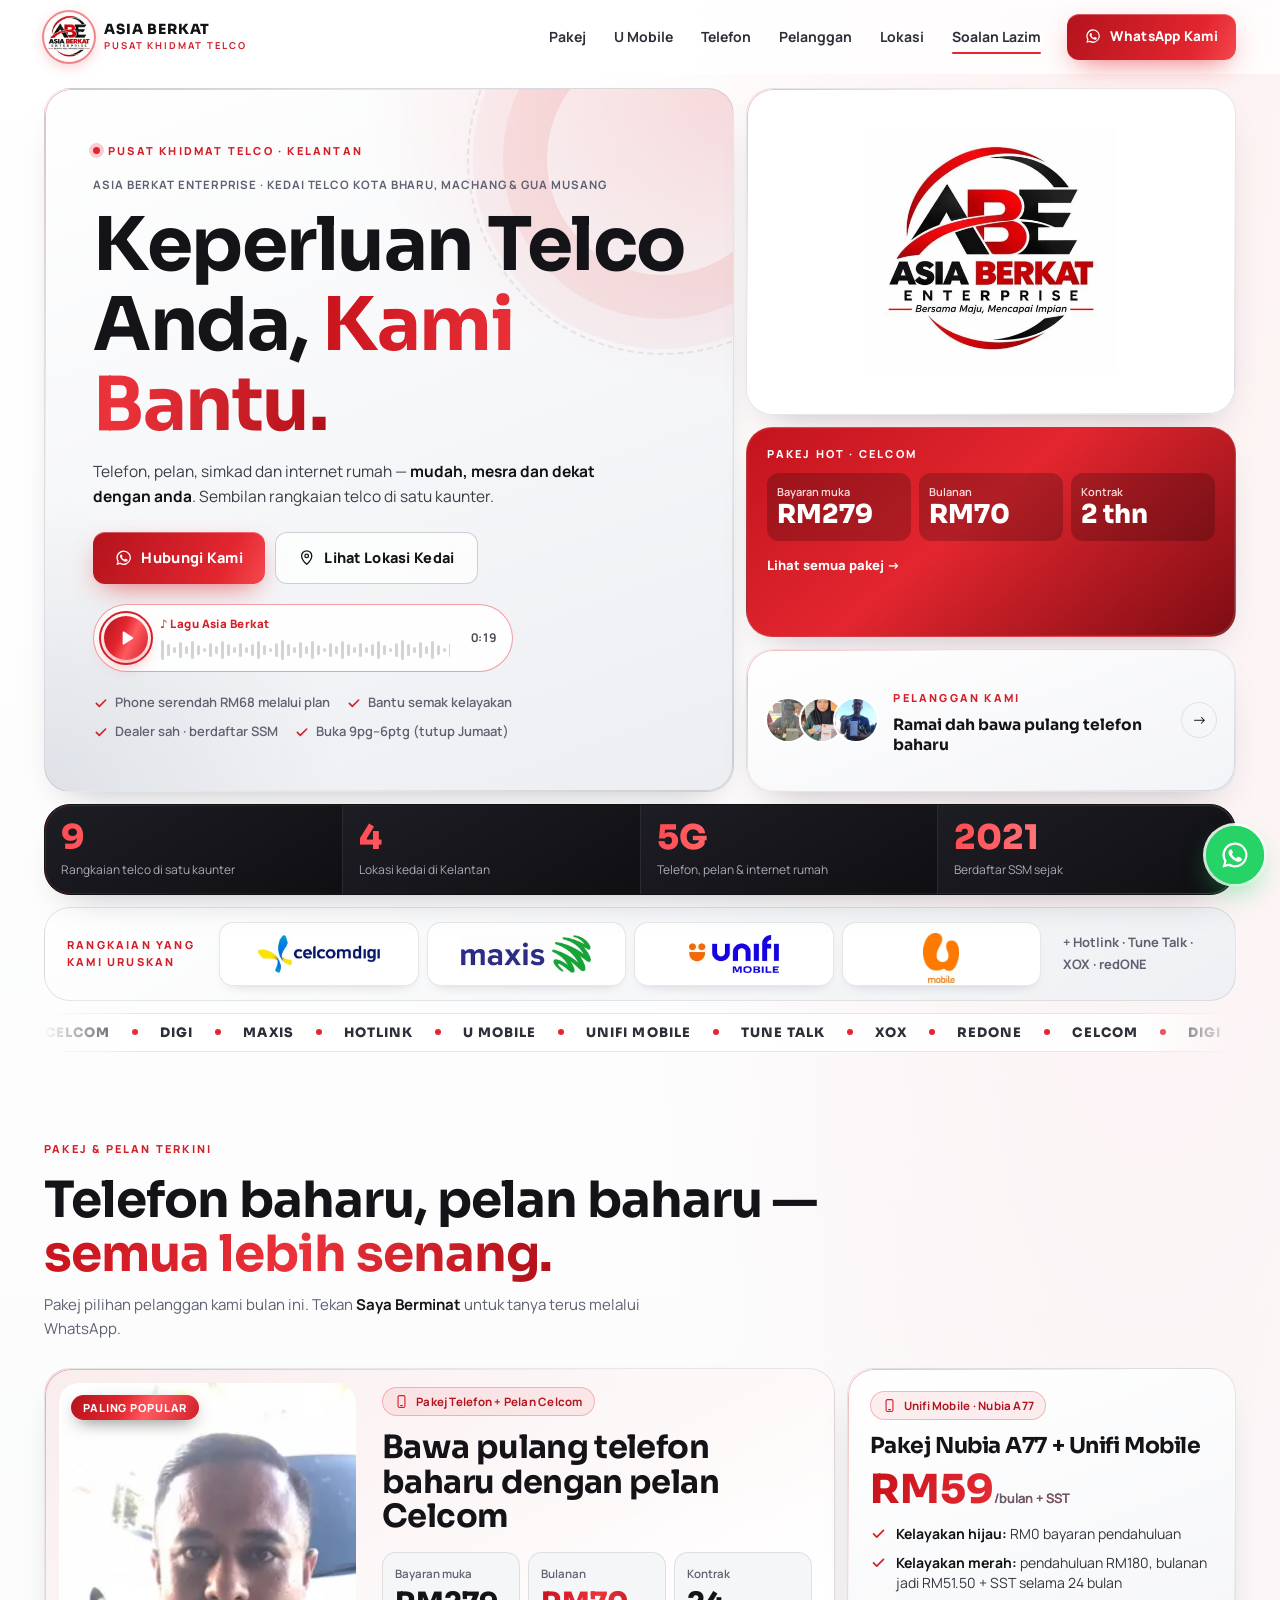
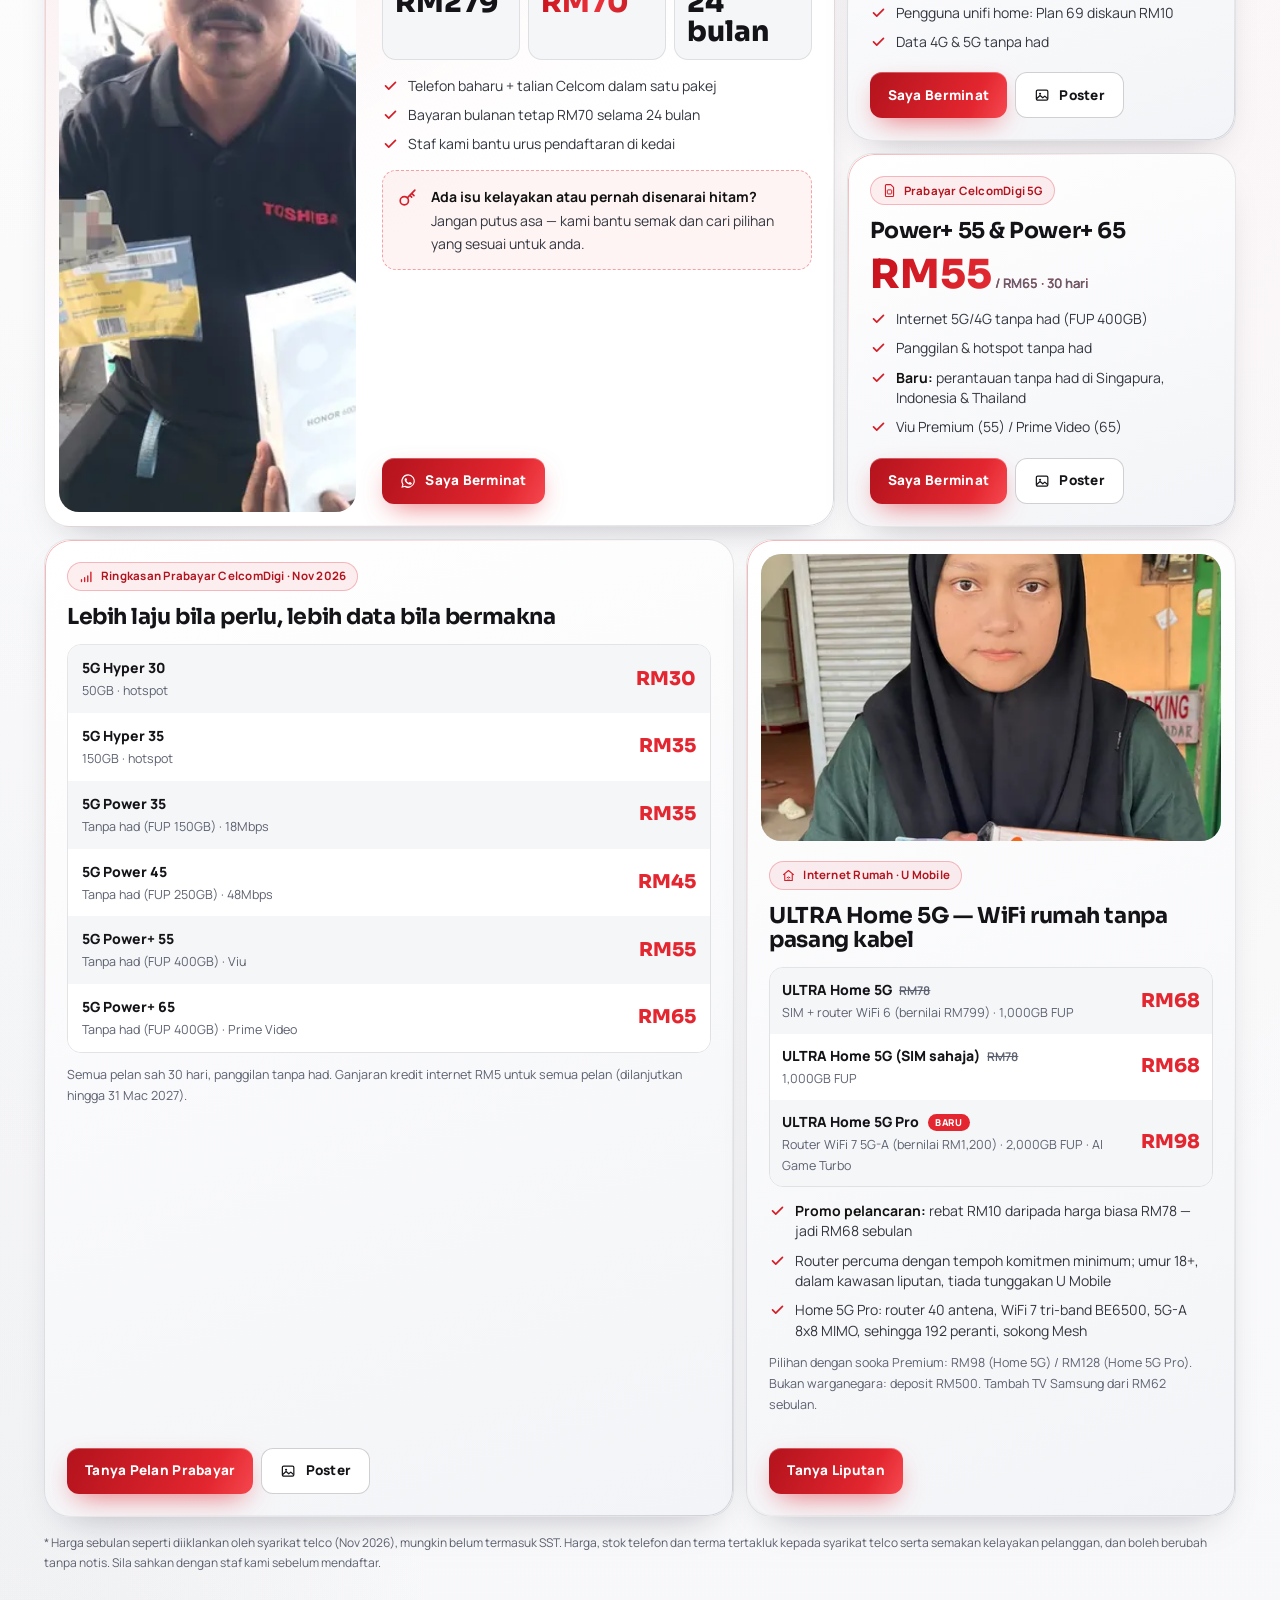
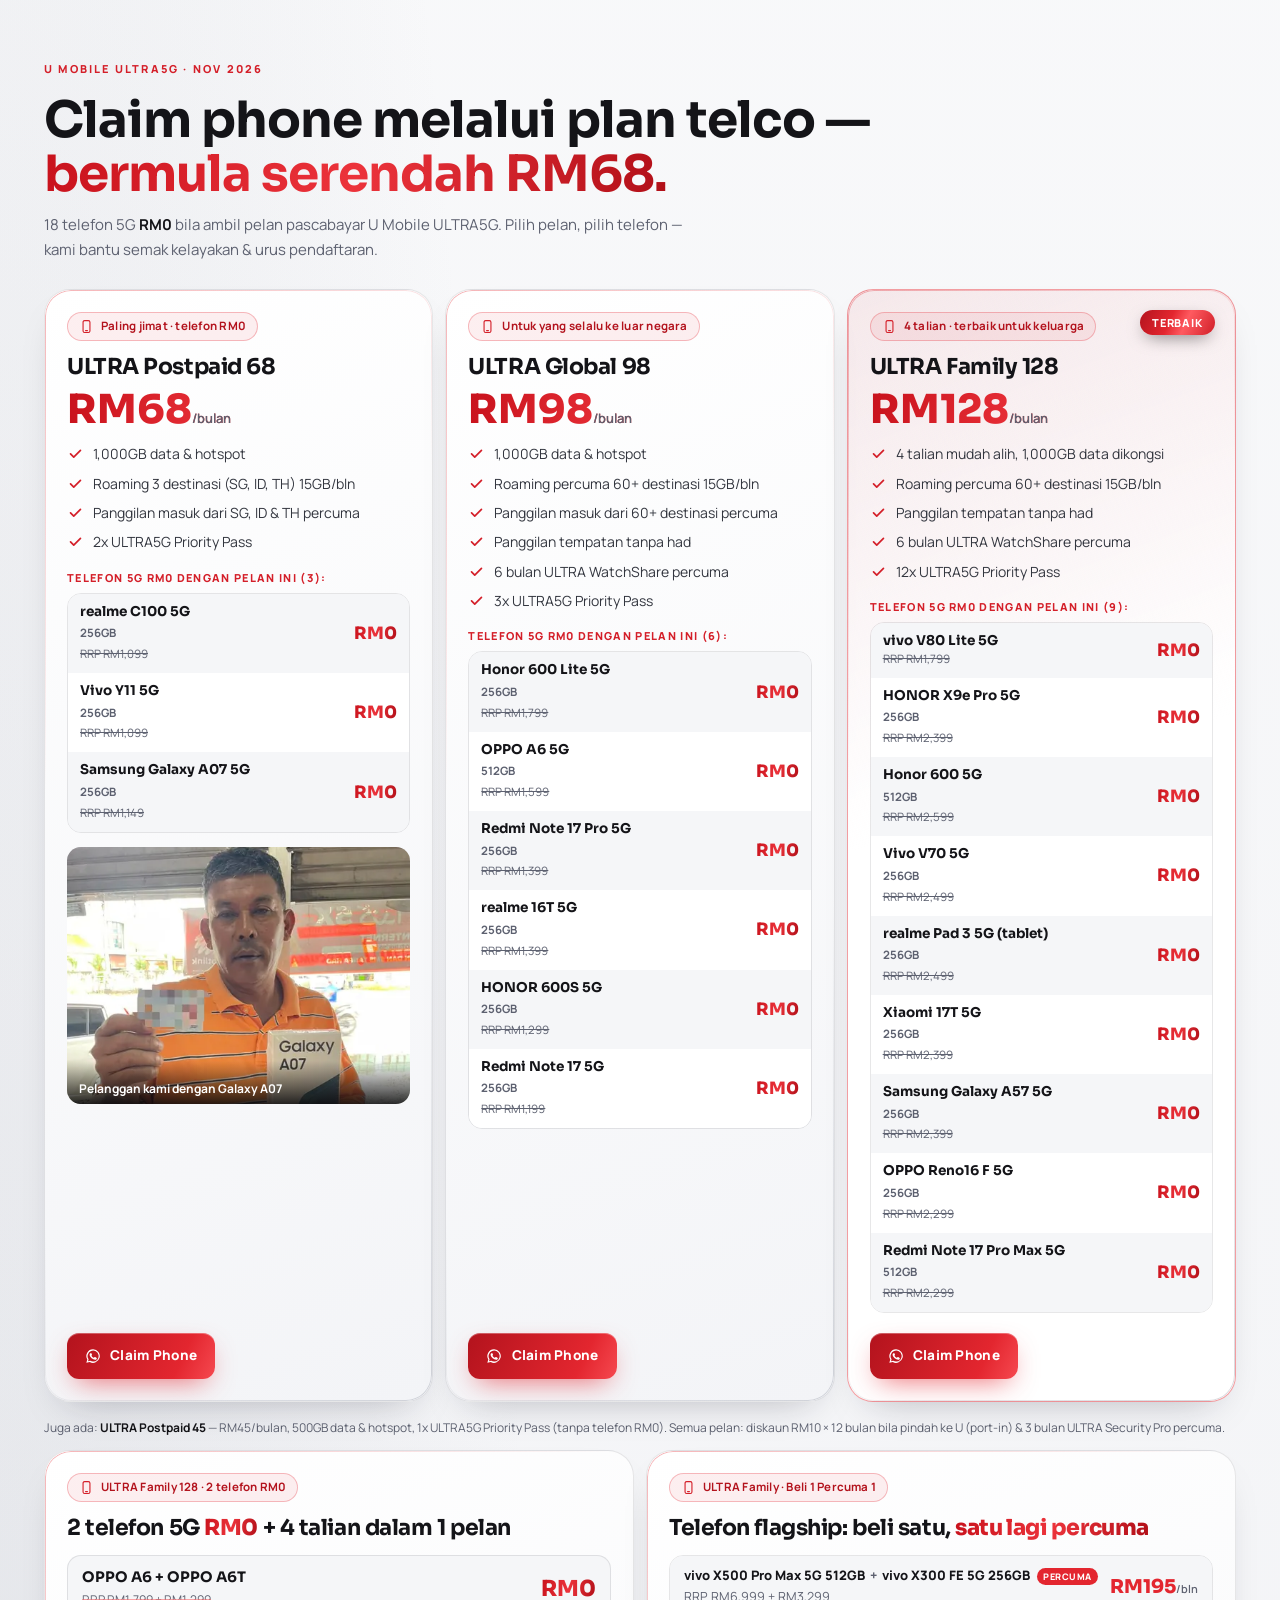
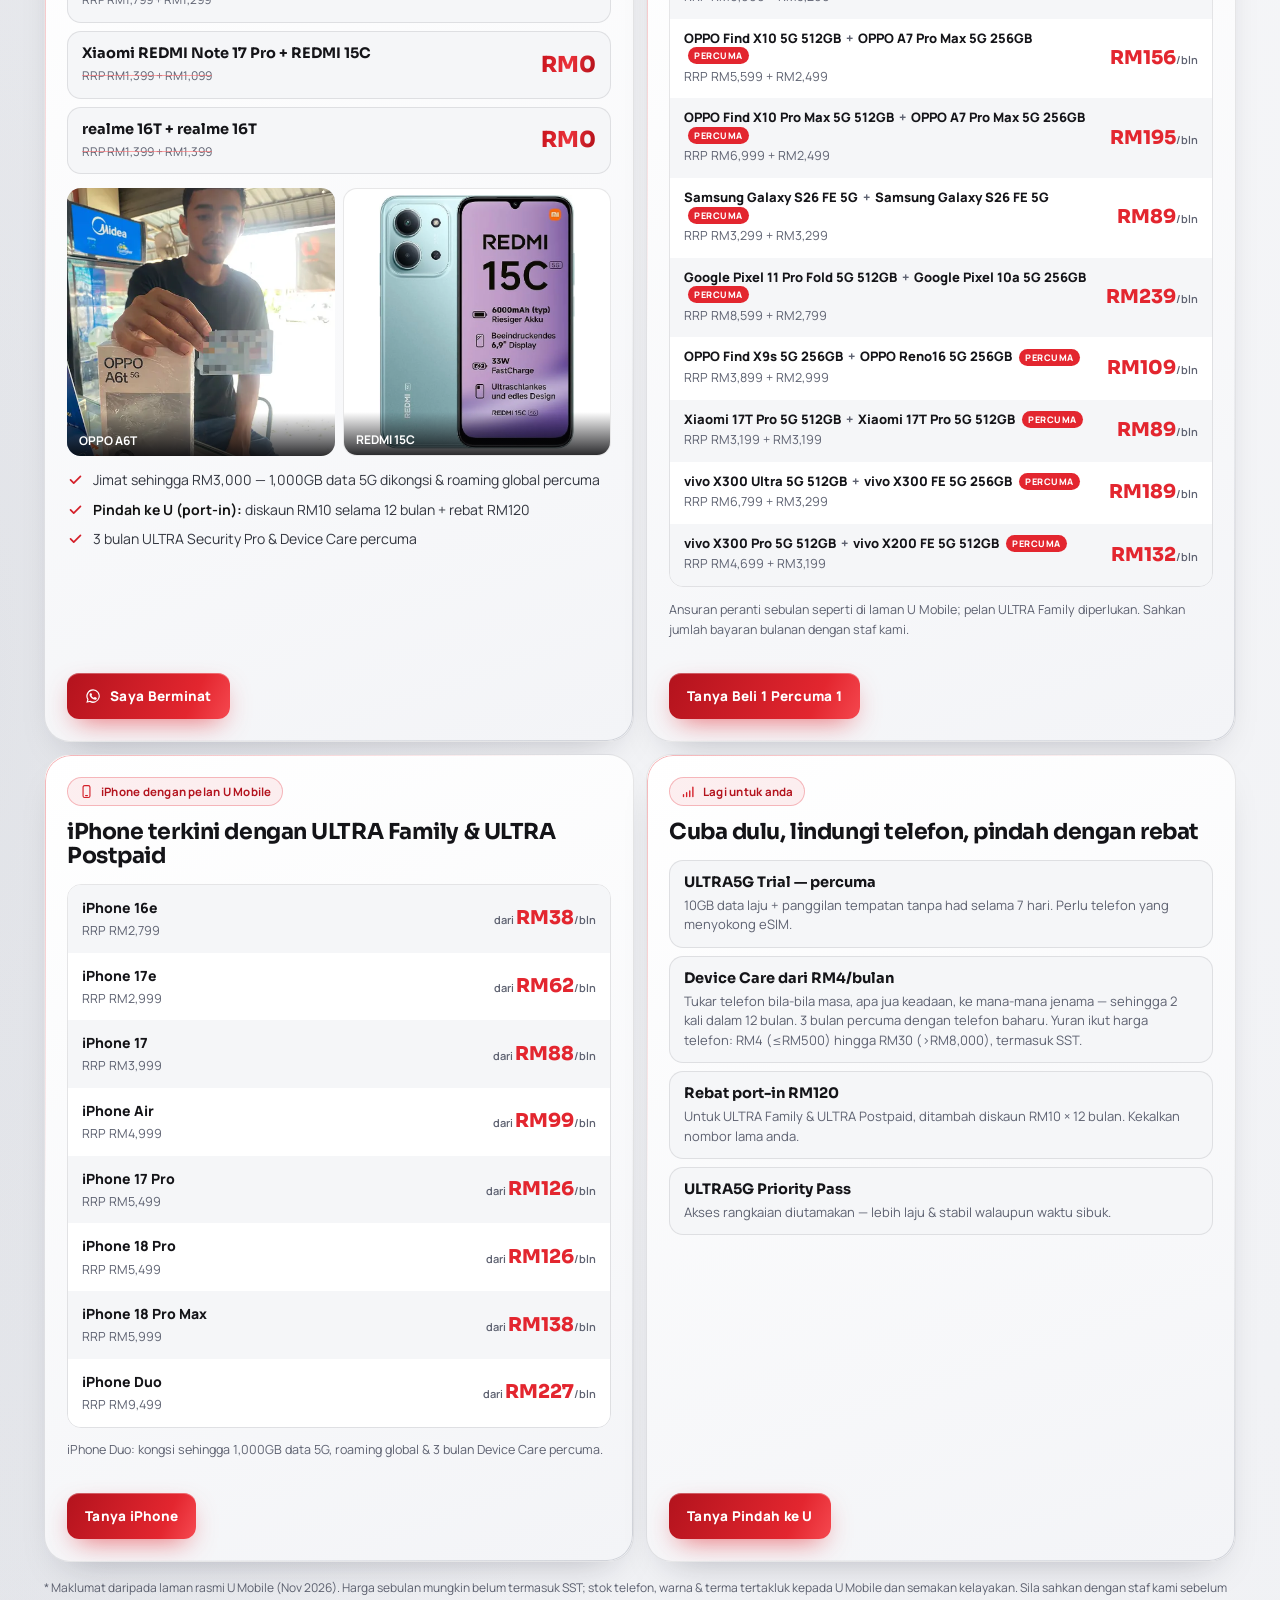
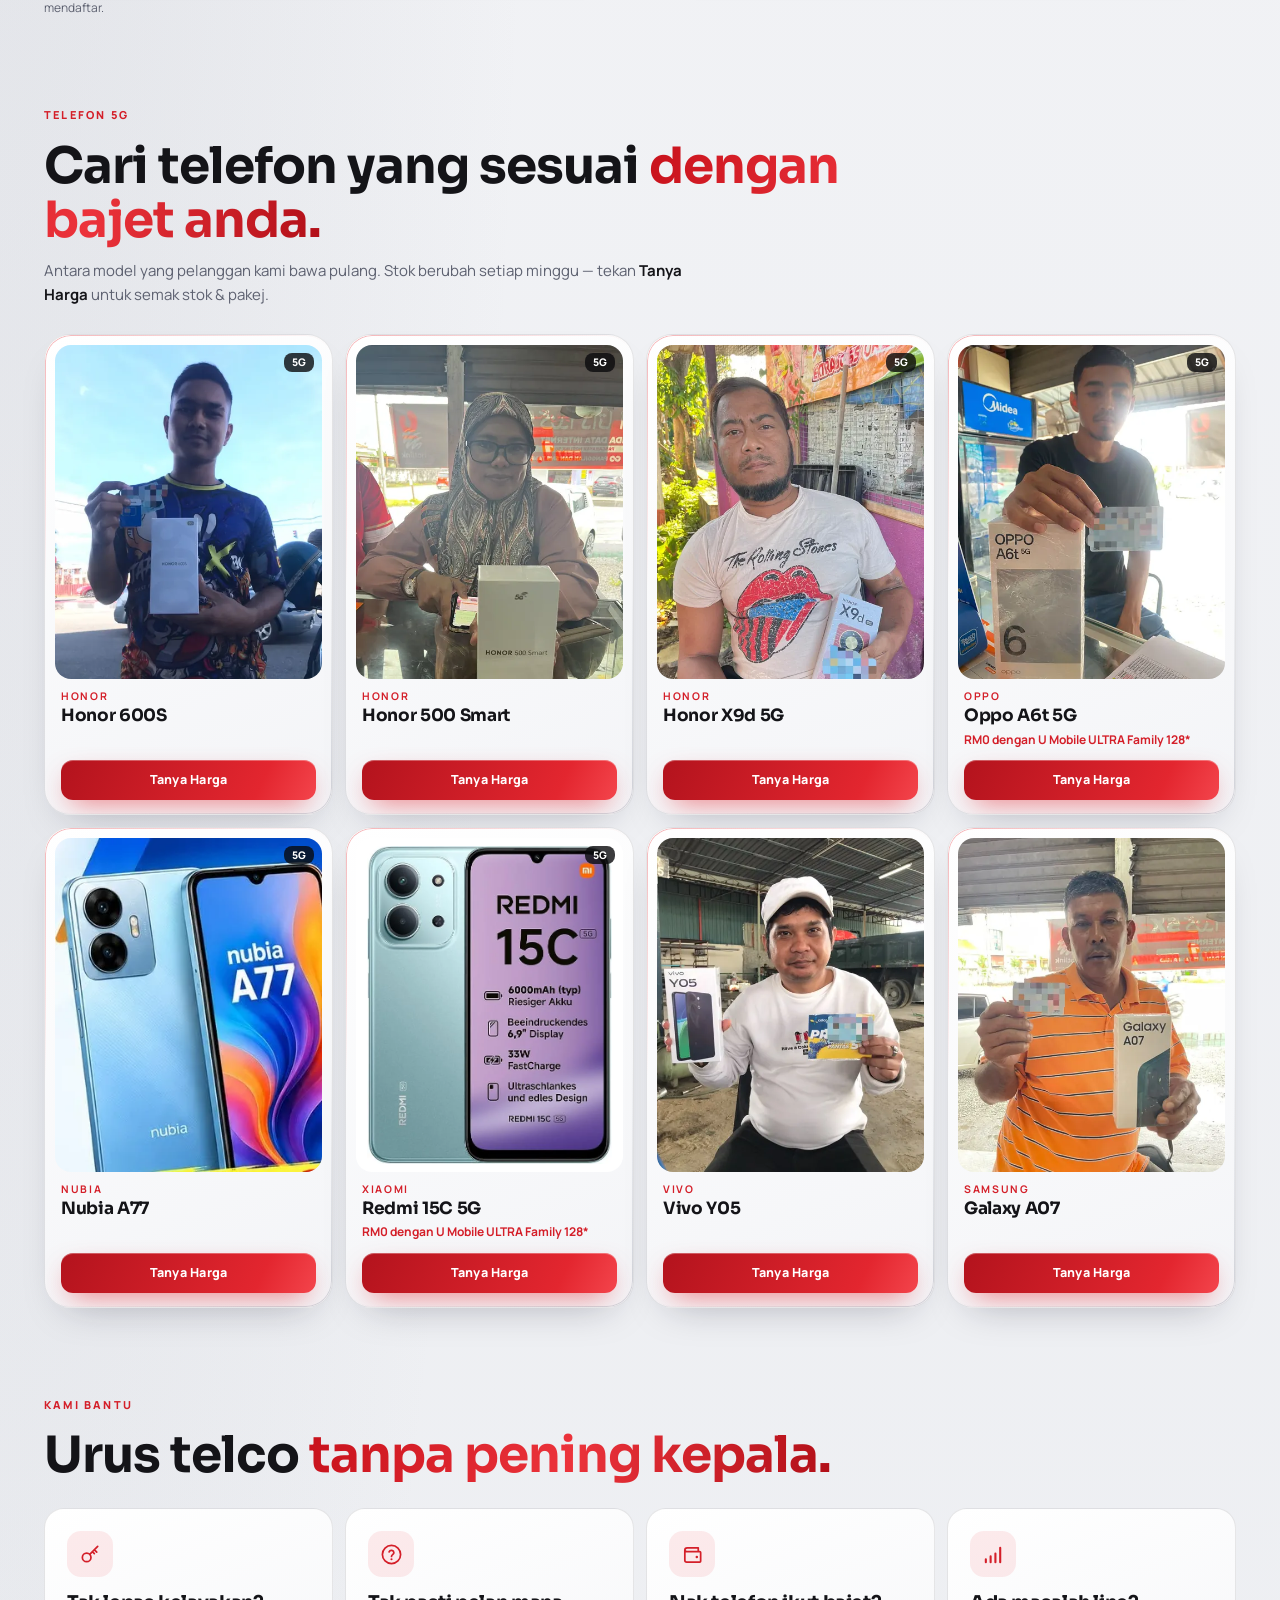
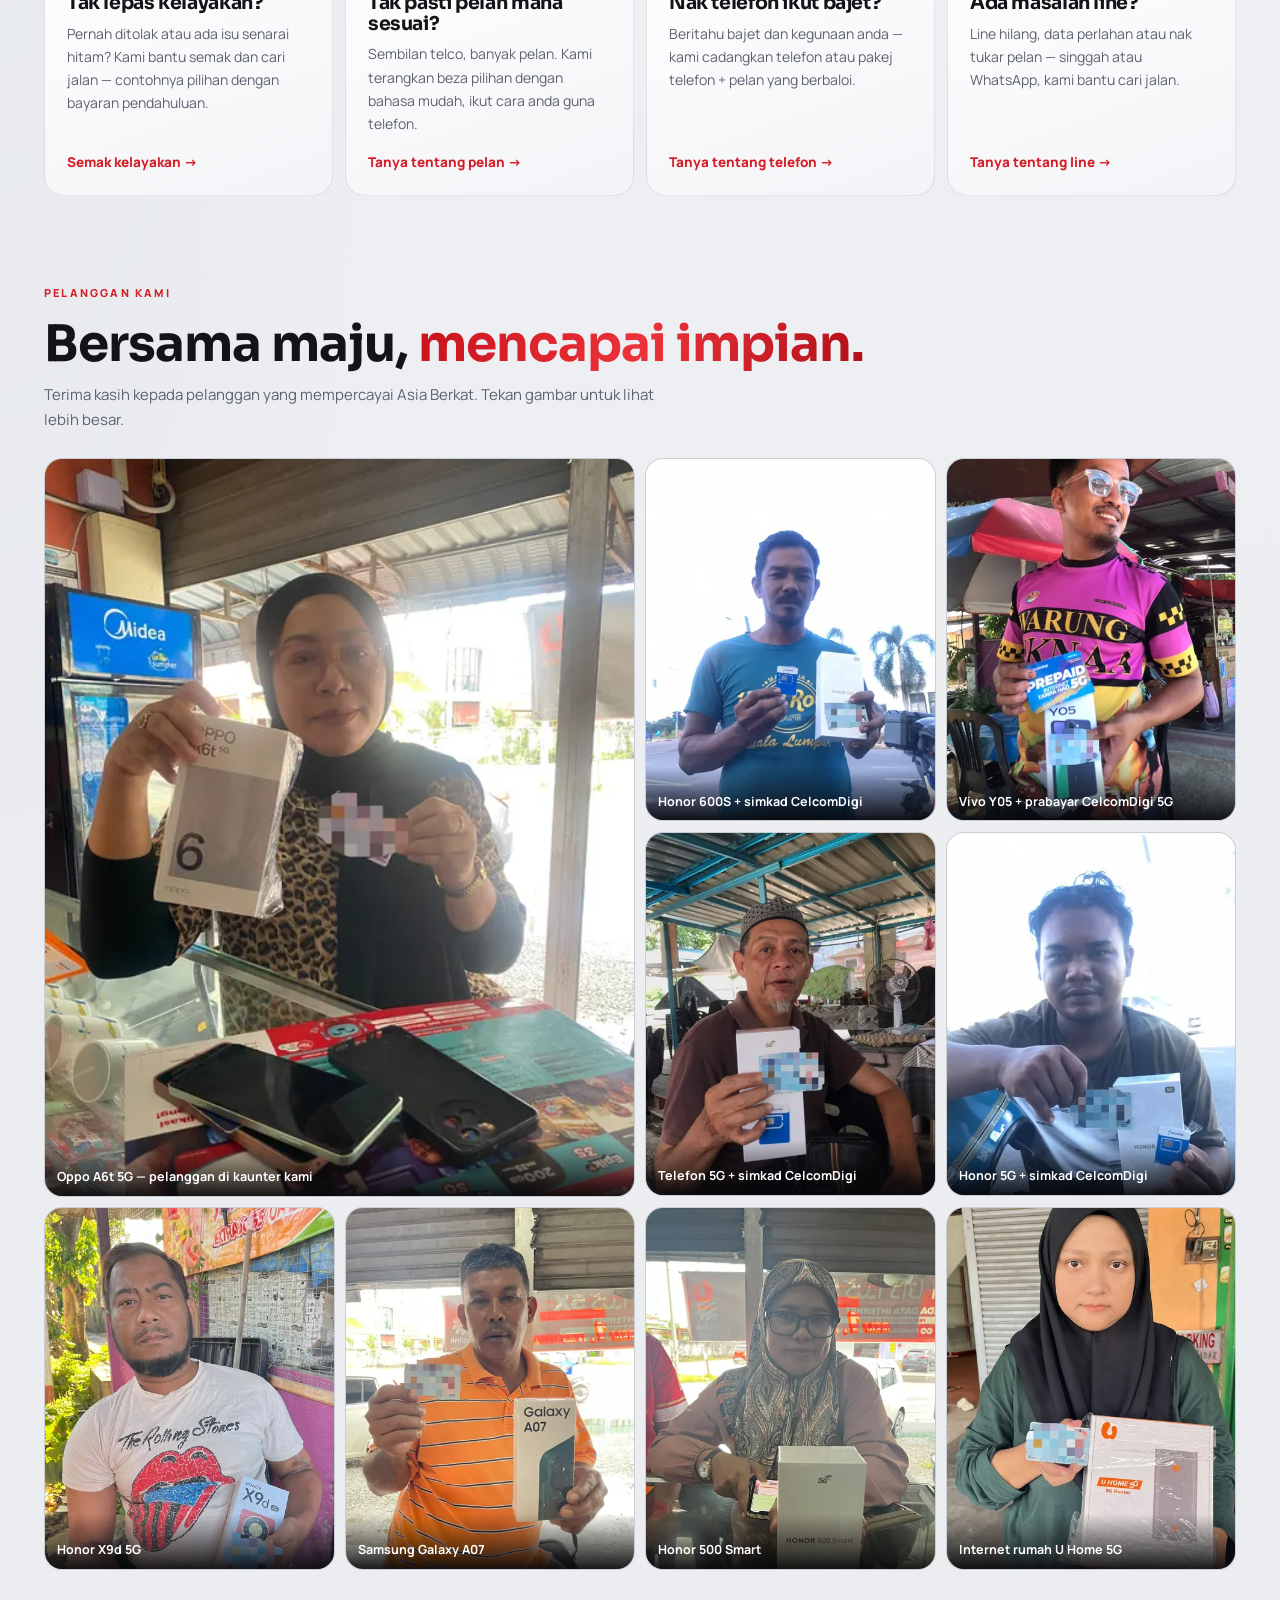
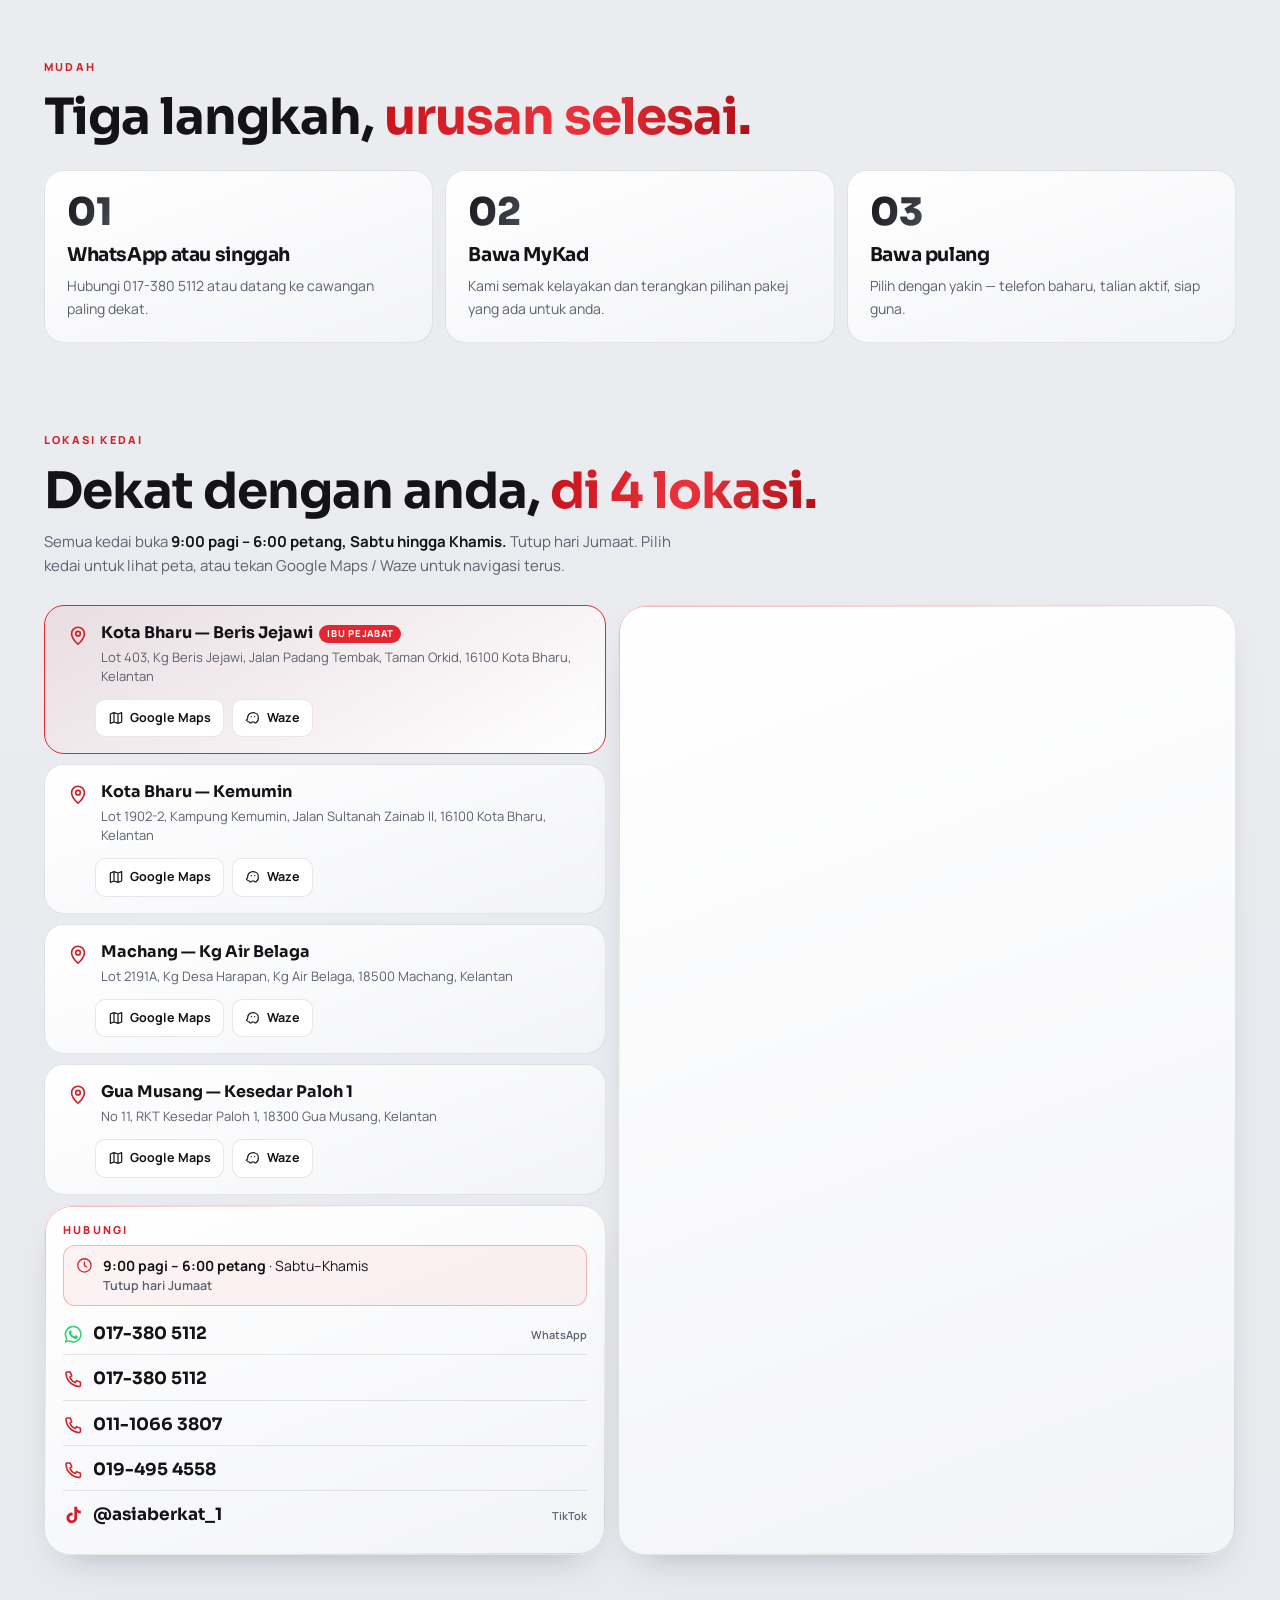
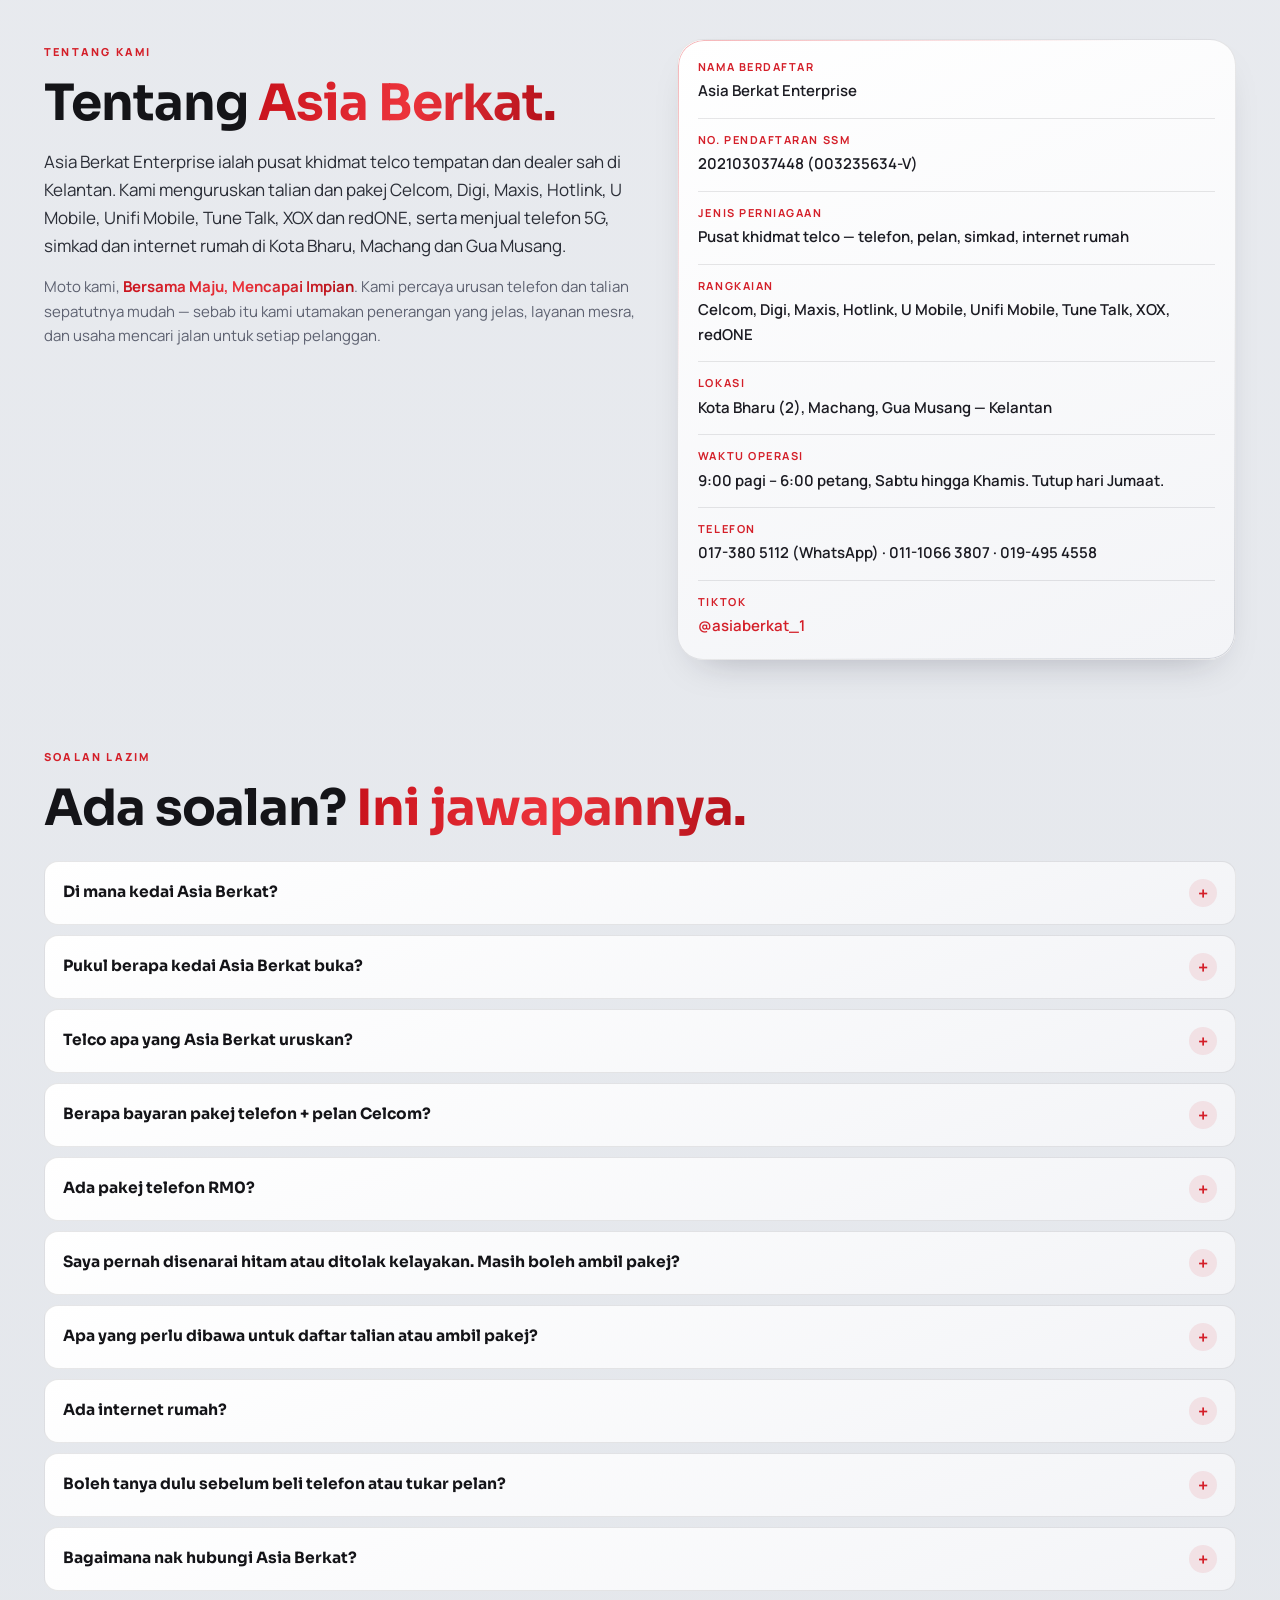
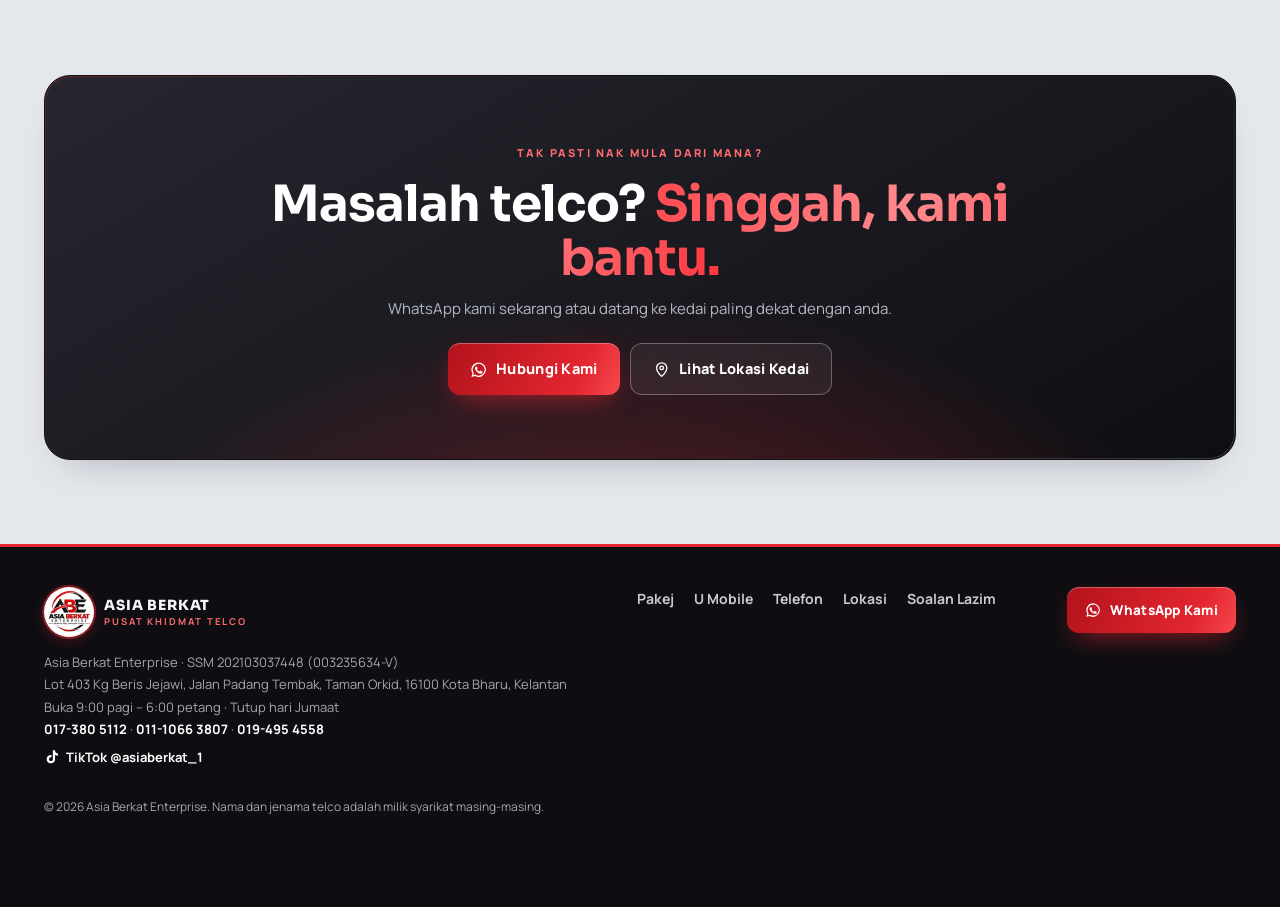
==== commit f9618ce2: "Seksyen U Mobile penuh: 18 telefon RM0, Beli 1 Percuma 1, iPhone - Seksyen baharu #umobile (pautan m" ====
--- a/index.html
+++ b/index.html
@@ -33,7 +33,7 @@
 <link rel="preconnect" href="https://fonts.gstatic.com" crossorigin>
 <link rel="preload" as="style" href="https://fonts.googleapis.com/css2?family=Sora:wght@600;700;800&family=Manrope:wght@400;500;600;700;800&display=swap" onload="this.onload=null;this.rel='stylesheet'">
 <noscript><link rel="stylesheet" href="https://fonts.googleapis.com/css2?family=Sora:wght@600;700;800&family=Manrope:wght@400;500;600;700;800&display=swap"></noscript>
-<link rel="stylesheet" href="css/style.css?v=20261122-7">
+<link rel="stylesheet" href="css/style.css?v=20261122-9">
 <script>document.documentElement.classList.add('js')</script>
 <script type="application/ld+json">
 {
@@ -297,7 +297,7 @@
      "name": "Ada pakej telefon RM0?",
      "acceptedAnswer": {
       "@type": "Answer",
-      "text": "Ada. Dengan pelan U Mobile ULTRA Family 128 (4 talian), anda boleh dapat 2 telefon 5G RM0 — contohnya OPPO A6 + OPPO A6T, Xiaomi REDMI Note 17 Pro + REDMI 15C atau 2 unit realme 16T. Tertakluk kepada kelayakan dan stok. Pelan lain bermula serendah RM68 sebulan."
+      "text": "Ada. Dengan pelan U Mobile ULTRA5G, 18 model telefon 5G boleh didapati pada harga RM0: dengan ULTRA Postpaid 68 (RM68 sebulan) — realme C100, Vivo Y11 atau Samsung Galaxy A07; dengan ULTRA Global 98 — antaranya OPPO A6, Redmi Note 17 Pro dan HONOR 600S; dengan ULTRA Family 128 — antaranya Samsung Galaxy A57, Xiaomi 17T dan Honor 600, atau 2 telefon RM0 sekaligus seperti OPPO A6 + OPPO A6T. Tertakluk kepada kelayakan dan stok."
      }
     },
     {
@@ -379,6 +379,7 @@
     </a>
     <nav class="menu" id="menu" aria-label="Menu utama">
       <a href="#pakej">Pakej</a>
+      <a href="#umobile">U Mobile</a>
       <a href="#telefon">Telefon</a>
       <a href="#pelanggan">Pelanggan</a>
       <a href="#lokasi">Lokasi</a>
@@ -575,46 +576,105 @@
           <div role="row"><span role="cell">ULTRA Home 5G (SIM sahaja) <s>RM78</s></span><span role="cell">1,000GB FUP</span><b role="cell">RM68</b></div>
           <div role="row"><span role="cell">ULTRA Home 5G Pro <i class="new">Baru</i></span><span role="cell">Router WiFi 7 5G-A (bernilai RM1,200) · 2,000GB FUP · AI Game Turbo</span><b role="cell">RM98</b></div>
         </div>
-        <p class="muted small">Pilihan dengan sooka Premium: RM98 (Home 5G) / RM128 (Home 5G Pro). Harga sebulan.</p>
+        <ul class="list">
+          <li><svg class="ico" aria-hidden="true"><use href="#i-check"/></svg><span><b>Promo pelancaran:</b> rebat RM10 daripada harga biasa RM78 — jadi RM68 sebulan</span></li>
+          <li><svg class="ico" aria-hidden="true"><use href="#i-check"/></svg><span>Router percuma dengan tempoh komitmen minimum; umur 18+, dalam kawasan liputan, tiada tunggakan U Mobile</span></li>
+          <li><svg class="ico" aria-hidden="true"><use href="#i-check"/></svg><span>Home 5G Pro: router 40 antena, WiFi 7 tri-band BE6500, 5G-A 8x8 MIMO, sehingga 192 peranti, sokong Mesh</span></li>
+        </ul>
+        <p class="muted small">Pilihan dengan sooka Premium: RM98 (Home 5G) / RM128 (Home 5G Pro). Bukan warganegara: deposit RM500. Tambah TV Samsung dari RM62 sebulan.</p>
         <div class="pkg__cta"><a class="btn btn--red" href="https://wa.me/60173805112?text=Hai%20Asia%20Berkat%2C%20saya%20nak%20tanya%20internet%20rumah%20ULTRA%20Home%205G%20%28U%20Mobile%29%20untuk%20kawasan%20saya." data-wa target="_blank" rel="noopener">Tanya Liputan</a></div>
       </div>
     </article>
   </div>
 
-  <div class="subhead reveal">
+  <p class="note">* Harga sebulan seperti diiklankan oleh syarikat telco (Nov 2026), mungkin belum termasuk SST. Harga, stok telefon dan terma tertakluk kepada syarikat telco serta semakan kelayakan pelanggan, dan boleh berubah tanpa notis. Sila sahkan dengan staf kami sebelum mendaftar.</p>
+</section>
+
+<!-- ============ U MOBILE ============ -->
+<section class="section wrap" id="umobile" aria-labelledby="umobile-h">
+  <div class="head reveal">
     <span class="eyebrow">U Mobile ULTRA5G · Nov 2026</span>
-    <h3>Claim phone melalui plan telco — <em>bermula serendah RM68.</em></h3>
-  </div>
+    <h2 id="umobile-h">Claim phone melalui plan telco — <em>bermula serendah RM68.</em></h2>
+    <p class="sub">18 telefon 5G <strong>RM0</strong> bila ambil pelan pascabayar U Mobile ULTRA5G. Pilih pelan, pilih telefon — kami bantu semak kelayakan &amp; urus pendaftaran.</p>
+  </div>
+
+  <div class="pk pk--u3">
+    <article class="tile pkg uplan reveal" style="--d:0.00s">
+        <span class="tag"><svg class="ico" aria-hidden="true"><use href="#i-phone"/></svg>Paling jimat · telefon RM0</span>
+        <h3>ULTRA Postpaid 68</h3>
+        <p class="big">RM68<small>/bulan</small></p>
+        <ul class="list"><li><svg class="ico" aria-hidden="true"><use href="#i-check"/></svg><span>1,000GB data &amp; hotspot</span></li><li><svg class="ico" aria-hidden="true"><use href="#i-check"/></svg><span>Roaming 3 destinasi (SG, ID, TH) 15GB/bln</span></li><li><svg class="ico" aria-hidden="true"><use href="#i-check"/></svg><span>Panggilan masuk dari SG, ID &amp; TH percuma</span></li><li><svg class="ico" aria-hidden="true"><use href="#i-check"/></svg><span>2x ULTRA5G Priority Pass</span></li></ul>
+        <p class="uplan__lbl">Telefon 5G RM0 dengan pelan ini (3):</p>
+        <ul class="rm0list"><li><span><b>realme C100 5G</b> <small>256GB</small><s>RRP RM1,099</s></span><em class="rm0">RM0</em></li><li><span><b>Vivo Y11 5G</b> <small>256GB</small><s>RRP RM1,099</s></span><em class="rm0">RM0</em></li><li><span><b>Samsung Galaxy A07 5G</b> <small>256GB</small><s>RRP RM1,149</s></span><em class="rm0">RM0</em></li></ul>
+        <figure class="ushot"><img src="assets/img/c-galaxya07-480.webp" width="480" height="600" alt="Pelanggan Asia Berkat dengan Samsung Galaxy A07" loading="lazy"><figcaption>Pelanggan kami dengan Galaxy A07</figcaption></figure>
+        <div class="pkg__cta"><a class="btn btn--red" href="https://wa.me/60173805112?text=Hai%20Asia%20Berkat%2C%20saya%20berminat%20telefon%20RM0%20dengan%20ULTRA%20Postpaid%2068.%20Boleh%20semak%20kelayakan%20saya%3F" data-wa target="_blank" rel="noopener"><svg class="ico" aria-hidden="true"><use href="#i-wa"/></svg> Claim Phone</a></div>
+      </article><article class="tile pkg uplan reveal" style="--d:0.06s">
+        <span class="tag"><svg class="ico" aria-hidden="true"><use href="#i-phone"/></svg>Untuk yang selalu ke luar negara</span>
+        <h3>ULTRA Global 98</h3>
+        <p class="big">RM98<small>/bulan</small></p>
+        <ul class="list"><li><svg class="ico" aria-hidden="true"><use href="#i-check"/></svg><span>1,000GB data &amp; hotspot</span></li><li><svg class="ico" aria-hidden="true"><use href="#i-check"/></svg><span>Roaming percuma 60+ destinasi 15GB/bln</span></li><li><svg class="ico" aria-hidden="true"><use href="#i-check"/></svg><span>Panggilan masuk dari 60+ destinasi percuma</span></li><li><svg class="ico" aria-hidden="true"><use href="#i-check"/></svg><span>Panggilan tempatan tanpa had</span></li><li><svg class="ico" aria-hidden="true"><use href="#i-check"/></svg><span>6 bulan ULTRA WatchShare percuma</span></li><li><svg class="ico" aria-hidden="true"><use href="#i-check"/></svg><span>3x ULTRA5G Priority Pass</span></li></ul>
+        <p class="uplan__lbl">Telefon 5G RM0 dengan pelan ini (6):</p>
+        <ul class="rm0list"><li><span><b>Honor 600 Lite 5G</b> <small>256GB</small><s>RRP RM1,799</s></span><em class="rm0">RM0</em></li><li><span><b>OPPO A6 5G</b> <small>512GB</small><s>RRP RM1,599</s></span><em class="rm0">RM0</em></li><li><span><b>Redmi Note 17 Pro 5G</b> <small>256GB</small><s>RRP RM1,399</s></span><em class="rm0">RM0</em></li><li><span><b>realme 16T 5G</b> <small>256GB</small><s>RRP RM1,399</s></span><em class="rm0">RM0</em></li><li><span><b>HONOR 600S 5G</b> <small>256GB</small><s>RRP RM1,299</s></span><em class="rm0">RM0</em></li><li><span><b>Redmi Note 17 5G</b> <small>256GB</small><s>RRP RM1,199</s></span><em class="rm0">RM0</em></li></ul>
+        <div class="pkg__cta"><a class="btn btn--red" href="https://wa.me/60173805112?text=Hai%20Asia%20Berkat%2C%20saya%20berminat%20telefon%20RM0%20dengan%20ULTRA%20Global%2098.%20Boleh%20semak%20kelayakan%20saya%3F" data-wa target="_blank" rel="noopener"><svg class="ico" aria-hidden="true"><use href="#i-wa"/></svg> Claim Phone</a></div>
+      </article><article class="tile pkg uplan uplan--hot reveal" style="--d:0.12s">
+        <span class="badge badge--in">Terbaik</span><span class="tag"><svg class="ico" aria-hidden="true"><use href="#i-phone"/></svg>4 talian · terbaik untuk keluarga</span>
+        <h3>ULTRA Family 128</h3>
+        <p class="big">RM128<small>/bulan</small></p>
+        <ul class="list"><li><svg class="ico" aria-hidden="true"><use href="#i-check"/></svg><span>4 talian mudah alih, 1,000GB data dikongsi</span></li><li><svg class="ico" aria-hidden="true"><use href="#i-check"/></svg><span>Roaming percuma 60+ destinasi 15GB/bln</span></li><li><svg class="ico" aria-hidden="true"><use href="#i-check"/></svg><span>Panggilan tempatan tanpa had</span></li><li><svg class="ico" aria-hidden="true"><use href="#i-check"/></svg><span>6 bulan ULTRA WatchShare percuma</span></li><li><svg class="ico" aria-hidden="true"><use href="#i-check"/></svg><span>12x ULTRA5G Priority Pass</span></li></ul>
+        <p class="uplan__lbl">Telefon 5G RM0 dengan pelan ini (9):</p>
+        <ul class="rm0list"><li><span><b>vivo V80 Lite 5G</b><s>RRP RM1,799</s></span><em class="rm0">RM0</em></li><li><span><b>HONOR X9e Pro 5G</b> <small>256GB</small><s>RRP RM2,399</s></span><em class="rm0">RM0</em></li><li><span><b>Honor 600 5G</b> <small>512GB</small><s>RRP RM2,599</s></span><em class="rm0">RM0</em></li><li><span><b>Vivo V70 5G</b> <small>256GB</small><s>RRP RM2,499</s></span><em class="rm0">RM0</em></li><li><span><b>realme Pad 3 5G (tablet)</b> <small>256GB</small><s>RRP RM2,499</s></span><em class="rm0">RM0</em></li><li><span><b>Xiaomi 17T 5G</b> <small>256GB</small><s>RRP RM2,399</s></span><em class="rm0">RM0</em></li><li><span><b>Samsung Galaxy A57 5G</b> <small>256GB</small><s>RRP RM2,399</s></span><em class="rm0">RM0</em></li><li><span><b>OPPO Reno16 F 5G</b> <small>256GB</small><s>RRP RM2,299</s></span><em class="rm0">RM0</em></li><li><span><b>Redmi Note 17 Pro Max 5G</b> <small>512GB</small><s>RRP RM2,299</s></span><em class="rm0">RM0</em></li></ul>
+        <div class="pkg__cta"><a class="btn btn--red" href="https://wa.me/60173805112?text=Hai%20Asia%20Berkat%2C%20saya%20berminat%20telefon%20RM0%20dengan%20ULTRA%20Family%20128.%20Boleh%20semak%20kelayakan%20saya%3F" data-wa target="_blank" rel="noopener"><svg class="ico" aria-hidden="true"><use href="#i-wa"/></svg> Claim Phone</a></div>
+      </article>
+  </div>
+  <p class="note">Juga ada: <b>ULTRA Postpaid 45</b> — RM45/bulan, 500GB data &amp; hotspot, 1x ULTRA5G Priority Pass (tanpa telefon RM0). Semua pelan: diskaun RM10 × 12 bulan bila pindah ke U (port-in) &amp; 3 bulan ULTRA Security Pro percuma.</p>
+
   <div class="pk pk--u">
-    <article class="tile pkg pkg--u7 reveal">
-      <span class="tag"><svg class="ico" aria-hidden="true"><use href="#i-phone"/></svg>U Mobile · ULTRA Family 128</span>
+    <article class="tile pkg pkg--u6 reveal">
+      <span class="tag"><svg class="ico" aria-hidden="true"><use href="#i-phone"/></svg>ULTRA Family 128 · 2 telefon RM0</span>
       <h3>2 telefon 5G <span class="rm0">RM0</span> + 4 talian dalam 1 pelan</h3>
       <div class="pairs">
         <div class="pair"><b>OPPO A6 + OPPO A6T</b><small>RRP RM1,799 + RM1,299</small><span class="rm0">RM0</span></div>
         <div class="pair"><b>Xiaomi REDMI Note 17 Pro + REDMI 15C</b><small>RRP RM1,399 + RM1,099</small><span class="rm0">RM0</span></div>
         <div class="pair"><b>realme 16T + realme 16T</b><small>RRP RM1,399 + RM1,399</small><span class="rm0">RM0</span></div>
       </div>
+      <div class="duo"><figure><img src="assets/img/c-oppoa6t-b-480.webp" width="480" height="600" alt="Pelanggan Asia Berkat dengan OPPO A6t" loading="lazy"><figcaption>OPPO A6T</figcaption></figure><figure class="duo__prod"><img src="assets/img/p-redmi15c-569.webp" width="569" height="736" alt="Telefon Redmi 15C 5G" loading="lazy"><figcaption>REDMI 15C</figcaption></figure></div>
       <ul class="list">
-        <li><svg class="ico" aria-hidden="true"><use href="#i-check"/></svg><span>1,000GB data &amp; hotspot dikongsi untuk semua talian</span></li>
-        <li><svg class="ico" aria-hidden="true"><use href="#i-check"/></svg><span>Perantauan global percuma di 60+ destinasi — 15GB/bulan</span></li>
-        <li><svg class="ico" aria-hidden="true"><use href="#i-check"/></svg><span>12x ULTRA5G Priority Pass &amp; 3 bulan ULTRA Security Pro percuma</span></li>
+        <li><svg class="ico" aria-hidden="true"><use href="#i-check"/></svg><span>Jimat sehingga RM3,000 — 1,000GB data 5G dikongsi &amp; roaming global percuma</span></li>
         <li><svg class="ico" aria-hidden="true"><use href="#i-check"/></svg><span><b>Pindah ke U (port-in):</b> diskaun RM10 selama 12 bulan + rebat RM120</span></li>
+        <li><svg class="ico" aria-hidden="true"><use href="#i-check"/></svg><span>3 bulan ULTRA Security Pro &amp; Device Care percuma</span></li>
       </ul>
       <div class="pkg__cta"><a class="btn btn--red" href="https://wa.me/60173805112?text=Hai%20Asia%20Berkat%2C%20saya%20berminat%20ULTRA%20Family%20128%20dengan%202%20telefon%205G%20RM0.%20Boleh%20semak%20kelayakan%20saya%3F" data-wa target="_blank" rel="noopener"><svg class="ico" aria-hidden="true"><use href="#i-wa"/></svg> Saya Berminat</a></div>
     </article>
-    <article class="tile pkg pkg--u5 reveal" style="--d:.06s">
-      <span class="tag"><svg class="ico" aria-hidden="true"><use href="#i-signal"/></svg>Pascabayar U Mobile ULTRA5G</span>
-      <h3>Pilih pelan ikut cara anda guna</h3>
-      <div class="ptable" role="table" aria-label="Pelan pascabayar U Mobile">
-        <div role="row"><span role="cell">ULTRA Postpaid 45</span><span role="cell">500GB data &amp; hotspot · untuk pengguna biasa</span><b role="cell">RM45</b></div>
-        <div role="row"><span role="cell">ULTRA Postpaid 68</span><span role="cell">1,000GB · roaming 3 destinasi 15GB/bln</span><b role="cell">RM68</b></div>
-        <div role="row"><span role="cell">ULTRA Global 98</span><span role="cell">1,000GB · roaming 60+ destinasi 15GB/bln</span><b role="cell">RM98</b></div>
-        <div role="row"><span role="cell">ULTRA Family 128</span><span role="cell">4 talian · 1,000GB dikongsi · 2 telefon RM0</span><b role="cell">RM128</b></div>
-      </div>
-      <p class="muted small">Semua pelan: diskaun RM10 × 12 bulan untuk port-in &amp; 3 bulan ULTRA Security Pro percuma. Rebat port-in RM120 untuk ULTRA Family &amp; ULTRA Postpaid.</p>
-      <div class="pkg__cta"><a class="btn btn--red" href="https://wa.me/60173805112?text=Hai%20Asia%20Berkat%2C%20saya%20nak%20claim%20phone%20melalui%20plan%20U%20Mobile.%20Boleh%20semak%20kelayakan%20saya%3F" data-wa target="_blank" rel="noopener">Claim Phone Melalui Plan</a></div>
-    </article>
-  <p class="note">* Harga sebulan seperti diiklankan oleh syarikat telco (Nov 2026), mungkin belum termasuk SST. Harga, stok telefon dan terma tertakluk kepada syarikat telco serta semakan kelayakan pelanggan, dan boleh berubah tanpa notis. Sila sahkan dengan staf kami sebelum mendaftar.</p>
+
+    <article class="tile pkg pkg--u6 reveal" style="--d:.06s">
+      <span class="tag"><svg class="ico" aria-hidden="true"><use href="#i-phone"/></svg>ULTRA Family · Beli 1 Percuma 1</span>
+      <h3>Telefon flagship: beli satu, <span class="rm0">satu lagi percuma</span></h3>
+      <div class="ptable ptable--b1" role="table" aria-label="Tawaran Beli 1 Percuma 1 U Mobile"><div role="row"><span role="cell">vivo X500 Pro Max 5G 512GB <i class="plus">+</i> vivo X300 FE 5G 256GB <i class="free">PERCUMA</i></span><span role="cell">RRP RM6,999 + RM3,299</span><b role="cell">RM195<small>/bln</small></b></div><div role="row"><span role="cell">OPPO Find X10 5G 512GB <i class="plus">+</i> OPPO A7 Pro Max 5G 256GB <i class="free">PERCUMA</i></span><span role="cell">RRP RM5,599 + RM2,499</span><b role="cell">RM156<small>/bln</small></b></div><div role="row"><span role="cell">OPPO Find X10 Pro Max 5G 512GB <i class="plus">+</i> OPPO A7 Pro Max 5G 256GB <i class="free">PERCUMA</i></span><span role="cell">RRP RM6,999 + RM2,499</span><b role="cell">RM195<small>/bln</small></b></div><div role="row"><span role="cell">Samsung Galaxy S26 FE 5G <i class="plus">+</i> Samsung Galaxy S26 FE 5G <i class="free">PERCUMA</i></span><span role="cell">RRP RM3,299 + RM3,299</span><b role="cell">RM89<small>/bln</small></b></div><div role="row"><span role="cell">Google Pixel 11 Pro Fold 5G 512GB <i class="plus">+</i> Google Pixel 10a 5G 256GB <i class="free">PERCUMA</i></span><span role="cell">RRP RM8,599 + RM2,799</span><b role="cell">RM239<small>/bln</small></b></div><div role="row"><span role="cell">OPPO Find X9s 5G 256GB <i class="plus">+</i> OPPO Reno16 5G 256GB <i class="free">PERCUMA</i></span><span role="cell">RRP RM3,899 + RM2,999</span><b role="cell">RM109<small>/bln</small></b></div><div role="row"><span role="cell">Xiaomi 17T Pro 5G 512GB <i class="plus">+</i> Xiaomi 17T Pro 5G 512GB <i class="free">PERCUMA</i></span><span role="cell">RRP RM3,199 + RM3,199</span><b role="cell">RM89<small>/bln</small></b></div><div role="row"><span role="cell">vivo X300 Ultra 5G 512GB <i class="plus">+</i> vivo X300 FE 5G 256GB <i class="free">PERCUMA</i></span><span role="cell">RRP RM6,799 + RM3,299</span><b role="cell">RM189<small>/bln</small></b></div><div role="row"><span role="cell">vivo X300 Pro 5G 512GB <i class="plus">+</i> vivo X200 FE 5G 512GB <i class="free">PERCUMA</i></span><span role="cell">RRP RM4,699 + RM3,199</span><b role="cell">RM132<small>/bln</small></b></div></div>
+      <p class="muted small">Ansuran peranti sebulan seperti di laman U Mobile; pelan ULTRA Family diperlukan. Sahkan jumlah bayaran bulanan dengan staf kami.</p>
+      <div class="pkg__cta"><a class="btn btn--red" href="https://wa.me/60173805112?text=Hai%20Asia%20Berkat%2C%20saya%20berminat%20tawaran%20Beli%201%20Percuma%201%20telefon%20flagship%20U%20Mobile." data-wa target="_blank" rel="noopener">Tanya Beli 1 Percuma 1</a></div>
+    </article>
+
+    <article class="tile pkg pkg--u6 reveal">
+      <span class="tag"><svg class="ico" aria-hidden="true"><use href="#i-phone"/></svg>iPhone dengan pelan U Mobile</span>
+      <h3>iPhone terkini dengan ULTRA Family &amp; ULTRA Postpaid</h3>
+      <div class="ptable" role="table" aria-label="Harga iPhone dengan pelan U Mobile"><div role="row"><span role="cell">iPhone 16e</span><span role="cell">RRP RM2,799</span><b role="cell"><small>dari </small>RM38<small>/bln</small></b></div><div role="row"><span role="cell">iPhone 17e</span><span role="cell">RRP RM2,999</span><b role="cell"><small>dari </small>RM62<small>/bln</small></b></div><div role="row"><span role="cell">iPhone 17</span><span role="cell">RRP RM3,999</span><b role="cell"><small>dari </small>RM88<small>/bln</small></b></div><div role="row"><span role="cell">iPhone Air</span><span role="cell">RRP RM4,999</span><b role="cell"><small>dari </small>RM99<small>/bln</small></b></div><div role="row"><span role="cell">iPhone 17 Pro</span><span role="cell">RRP RM5,499</span><b role="cell"><small>dari </small>RM126<small>/bln</small></b></div><div role="row"><span role="cell">iPhone 18 Pro</span><span role="cell">RRP RM5,499</span><b role="cell"><small>dari </small>RM126<small>/bln</small></b></div><div role="row"><span role="cell">iPhone 18 Pro Max</span><span role="cell">RRP RM5,999</span><b role="cell"><small>dari </small>RM138<small>/bln</small></b></div><div role="row"><span role="cell">iPhone Duo</span><span role="cell">RRP RM9,499</span><b role="cell"><small>dari </small>RM227<small>/bln</small></b></div></div>
+      <p class="muted small">iPhone Duo: kongsi sehingga 1,000GB data 5G, roaming global &amp; 3 bulan Device Care percuma.</p>
+      <div class="pkg__cta"><a class="btn btn--red" href="https://wa.me/60173805112?text=Hai%20Asia%20Berkat%2C%20saya%20nak%20tanya%20harga%20iPhone%20dengan%20pelan%20U%20Mobile." data-wa target="_blank" rel="noopener">Tanya iPhone</a></div>
+    </article>
+
+    <article class="tile pkg pkg--u6 reveal" style="--d:.06s">
+      <span class="tag"><svg class="ico" aria-hidden="true"><use href="#i-signal"/></svg>Lagi untuk anda</span>
+      <h3>Cuba dulu, lindungi telefon, pindah dengan rebat</h3>
+      <div class="extras">
+        <div><b>ULTRA5G Trial — percuma</b><span>10GB data laju + panggilan tempatan tanpa had selama 7 hari. Perlu telefon yang menyokong eSIM.</span></div>
+        <div><b>Device Care dari RM4/bulan</b><span>Tukar telefon bila-bila masa, apa jua keadaan, ke mana-mana jenama — sehingga 2 kali dalam 12 bulan. 3 bulan percuma dengan telefon baharu. Yuran ikut harga telefon: RM4 (≤RM500) hingga RM30 (&gt;RM8,000), termasuk SST.</span></div>
+        <div><b>Rebat port-in RM120</b><span>Untuk ULTRA Family &amp; ULTRA Postpaid, ditambah diskaun RM10 × 12 bulan. Kekalkan nombor lama anda.</span></div>
+        <div><b>ULTRA5G Priority Pass</b><span>Akses rangkaian diutamakan — lebih laju &amp; stabil walaupun waktu sibuk.</span></div>
+      </div>
+      <div class="pkg__cta"><a class="btn btn--red" href="https://wa.me/60173805112?text=Hai%20Asia%20Berkat%2C%20saya%20nak%20pindah%20ke%20U%20Mobile%20%28port-in%29.%20Boleh%20terangkan%3F" data-wa target="_blank" rel="noopener">Tanya Pindah ke U</a></div>
+    </article>
+  </div>
+  <p class="note">* Maklumat daripada laman rasmi U Mobile (Nov 2026). Harga sebulan mungkin belum termasuk SST; stok telefon, warna &amp; terma tertakluk kepada U Mobile dan semakan kelayakan. Sila sahkan dengan staf kami sebelum mendaftar.</p>
 </section>
 
 <!-- ============ TELEFON ============ -->
@@ -810,7 +870,7 @@
     <details><summary>Pukul berapa kedai Asia Berkat buka?</summary><p>Semua cawangan Asia Berkat buka setiap hari dari 9:00 pagi hingga 6:00 petang, kecuali hari Jumaat (tutup). Anda juga boleh WhatsApp 017-380 5112 untuk bertanya dahulu.</p></details>
     <details><summary>Telco apa yang Asia Berkat uruskan?</summary><p>Kami menguruskan talian dan pakej Celcom, Digi, Maxis, Hotlink, U Mobile, Unifi Mobile, Tune Talk, XOX dan redONE — prabayar, pascabayar, pakej telefon dan internet rumah.</p></details>
     <details><summary>Berapa bayaran pakej telefon + pelan Celcom?</summary><p>Bayaran muka RM279 dan bulanan RM70 dengan kontrak 2 tahun (24 bulan). Pakej tertakluk kepada semakan kelayakan oleh telco. WhatsApp 017-380 5112 untuk tanya model telefon yang ditawarkan.</p></details>
-    <details><summary>Ada pakej telefon RM0?</summary><p>Ada. Dengan pelan U Mobile ULTRA Family 128 (4 talian), anda boleh dapat 2 telefon 5G RM0 — contohnya OPPO A6 + OPPO A6T, Xiaomi REDMI Note 17 Pro + REDMI 15C atau 2 unit realme 16T. Tertakluk kepada kelayakan dan stok. Pelan lain bermula serendah RM68 sebulan.</p></details>
+    <details><summary>Ada pakej telefon RM0?</summary><p>Ada. Dengan pelan U Mobile ULTRA5G, 18 model telefon 5G boleh didapati pada harga RM0: dengan ULTRA Postpaid 68 (RM68 sebulan) — realme C100, Vivo Y11 atau Samsung Galaxy A07; dengan ULTRA Global 98 — antaranya OPPO A6, Redmi Note 17 Pro dan HONOR 600S; dengan ULTRA Family 128 — antaranya Samsung Galaxy A57, Xiaomi 17T dan Honor 600, atau 2 telefon RM0 sekaligus seperti OPPO A6 + OPPO A6T. Tertakluk kepada kelayakan dan stok.</p></details>
     <details><summary>Saya pernah disenarai hitam atau ditolak kelayakan. Masih boleh ambil pakej?</summary><p>Bergantung pada semakan kelayakan telco, tetapi ramai pelanggan masih ada pilihan — contohnya pakej dengan bayaran pendahuluan. Staf kami akan bantu semak dan cari jalan yang sesuai untuk anda. Kelulusan akhir tetap ditentukan oleh syarikat telco.</p></details>
     <details><summary>Apa yang perlu dibawa untuk daftar talian atau ambil pakej?</summary><p>Bawa MyKad anda (atau pasport bagi bukan warganegara). Pendaftaran talian di Malaysia memerlukan pengesahan identiti pemilik talian.</p></details>
     <details><summary>Ada internet rumah?</summary><p>Ada. Kami menguruskan internet rumah U Mobile ULTRA Home 5G dari RM68 sebulan (1,000GB FUP, termasuk router WiFi 6) dan ULTRA Home 5G Pro RM98 sebulan (2,000GB FUP, router WiFi 7). WhatsApp kami dengan lokasi rumah anda untuk semak liputan.</p></details>
@@ -842,7 +902,7 @@
       <p class="muted foot__reg">Asia Berkat Enterprise · SSM 202103037448 (003235634-V)<br>Lot 403 Kg Beris Jejawi, Jalan Padang Tembak, Taman Orkid, 16100 Kota Bharu, Kelantan<br>Buka 9:00 pagi – 6:00 petang · Tutup hari Jumaat<br><a href="tel:+60173805112">017-380 5112</a> · <a href="tel:+601110663807">011-1066 3807</a> · <a href="tel:+60194954558">019-495 4558</a><br><a class="foot__tt" href="https://www.tiktok.com/@asiaberkat_1" target="_blank" rel="noopener"><svg class="ico" aria-hidden="true"><use href="#i-tiktok"/></svg> TikTok @asiaberkat_1</a></p>
     </div>
     <nav class="foot__nav" aria-label="Pautan footer">
-      <a href="#pakej">Pakej</a><a href="#telefon">Telefon</a><a href="#lokasi">Lokasi</a><a href="#soalan">Soalan Lazim</a>
+      <a href="#pakej">Pakej</a><a href="#umobile">U Mobile</a><a href="#telefon">Telefon</a><a href="#lokasi">Lokasi</a><a href="#soalan">Soalan Lazim</a>
     </nav>
     <a class="btn btn--red" href="https://wa.me/60173805112?text=Hai%20Asia%20Berkat%2C%20saya%20nak%20bertanya%20tentang%20urusan%20telco." data-wa target="_blank" rel="noopener"><svg class="ico" aria-hidden="true"><use href="#i-wa"/></svg> WhatsApp Kami</a>
   </div>
--- a/css/style.css
+++ b/css/style.css
@@ -517,3 +517,46 @@
 .lb__fig figcaption{color:#c9ccd4}
 .lb__x,.lb__nav{color:#fff}
 .tile--logo{background:#fff}
+
+/* ---------- Seksyen U Mobile ---------- */
+.uplan{position:relative}
+.uplan--hot{border-color:var(--line-red);background:linear-gradient(160deg,rgba(227,38,47,.07),#fff 45%)}
+.badge--in{position:absolute;right:18px;left:auto;top:18px}
+.uplan__lbl{margin:18px 0 8px;font:800 11px/1.3 var(--f-body);letter-spacing:.12em;text-transform:uppercase;color:var(--red-hi)}
+.rm0list{list-style:none;margin:0;padding:0;display:grid;border:1px solid var(--line);border-radius:14px;overflow:hidden}
+.rm0list li{display:flex;align-items:center;gap:10px;justify-content:space-between;padding:9px 12px;background:#fff}
+.rm0list li:nth-child(odd){background:#f5f6f8}
+.rm0list b{display:block;font:700 13.5px/1.3 var(--f-head);color:#141418}
+.rm0list small{color:var(--muted);font-size:11.5px;font-weight:700}
+.rm0list s{display:block;color:var(--muted);font-size:11.5px}
+.rm0list .rm0{font:800 17px/1 var(--f-head);flex:none}
+.ptable b small{font:600 11px/1 var(--f-body);color:var(--muted)}
+.ptable--b1 span:first-child{font-size:13px;line-height:1.35}
+.ptable .plus{font-style:normal;color:var(--muted);margin:0 2px}
+.ptable .free{font-style:normal;margin-left:4px;padding:2px 6px;border-radius:999px;background:var(--red);color:#fff;font:800 9px/1.4 var(--f-body);letter-spacing:.06em;vertical-align:middle;white-space:nowrap}
+.extras{display:grid;gap:8px;margin-top:16px}
+.extras div{padding:12px 14px;border-radius:14px;background:#f5f6f8;border:1px solid var(--line)}
+.extras b{display:block;font:700 14.5px/1.3 var(--f-head);color:#141418}
+.extras span{display:block;margin-top:4px;color:var(--muted);font-size:13px;line-height:1.5}
+.note b{color:#141418}
+.pk--u3{margin-bottom:0}
+.pk--u{margin-top:12px}
+@media (min-width:700px){
+  .pk .pkg--u6{grid-column:span 1}
+  .pk--u3 .uplan--hot{grid-column:1/-1}
+}
+@media (min-width:1024px){
+  .pk .uplan{grid-column:span 4}
+  .pk--u3 .uplan--hot{grid-column:span 4}
+  .pk .pkg--u6{grid-column:span 6}
+}
+.pkg .tag{align-self:flex-start}
+.uplan .tag{max-width:calc(100% - 96px)}
+.badge--in{top:20px;right:20px}
+.ushot,.duo figure{position:relative;margin:14px 0 0;overflow:hidden;border-radius:14px;background:#e9ebef}
+.ushot img{width:100%;aspect-ratio:4/3;object-fit:cover;object-position:50% 25%}
+.ushot figcaption,.duo figcaption{position:absolute;inset:auto 0 0 0;padding:20px 12px 8px;background:linear-gradient(0deg,rgba(7,7,10,.85),transparent);color:#fff;font:700 12px/1.3 var(--f-body)}
+.duo{display:grid;grid-template-columns:repeat(2,minmax(0,1fr));gap:8px}
+.duo img{width:100%;aspect-ratio:1/1;object-fit:cover;object-position:50% 30%}
+.duo__prod{background:#fff!important;border:1px solid var(--line)}
+.duo__prod img{object-fit:contain;padding:6px}
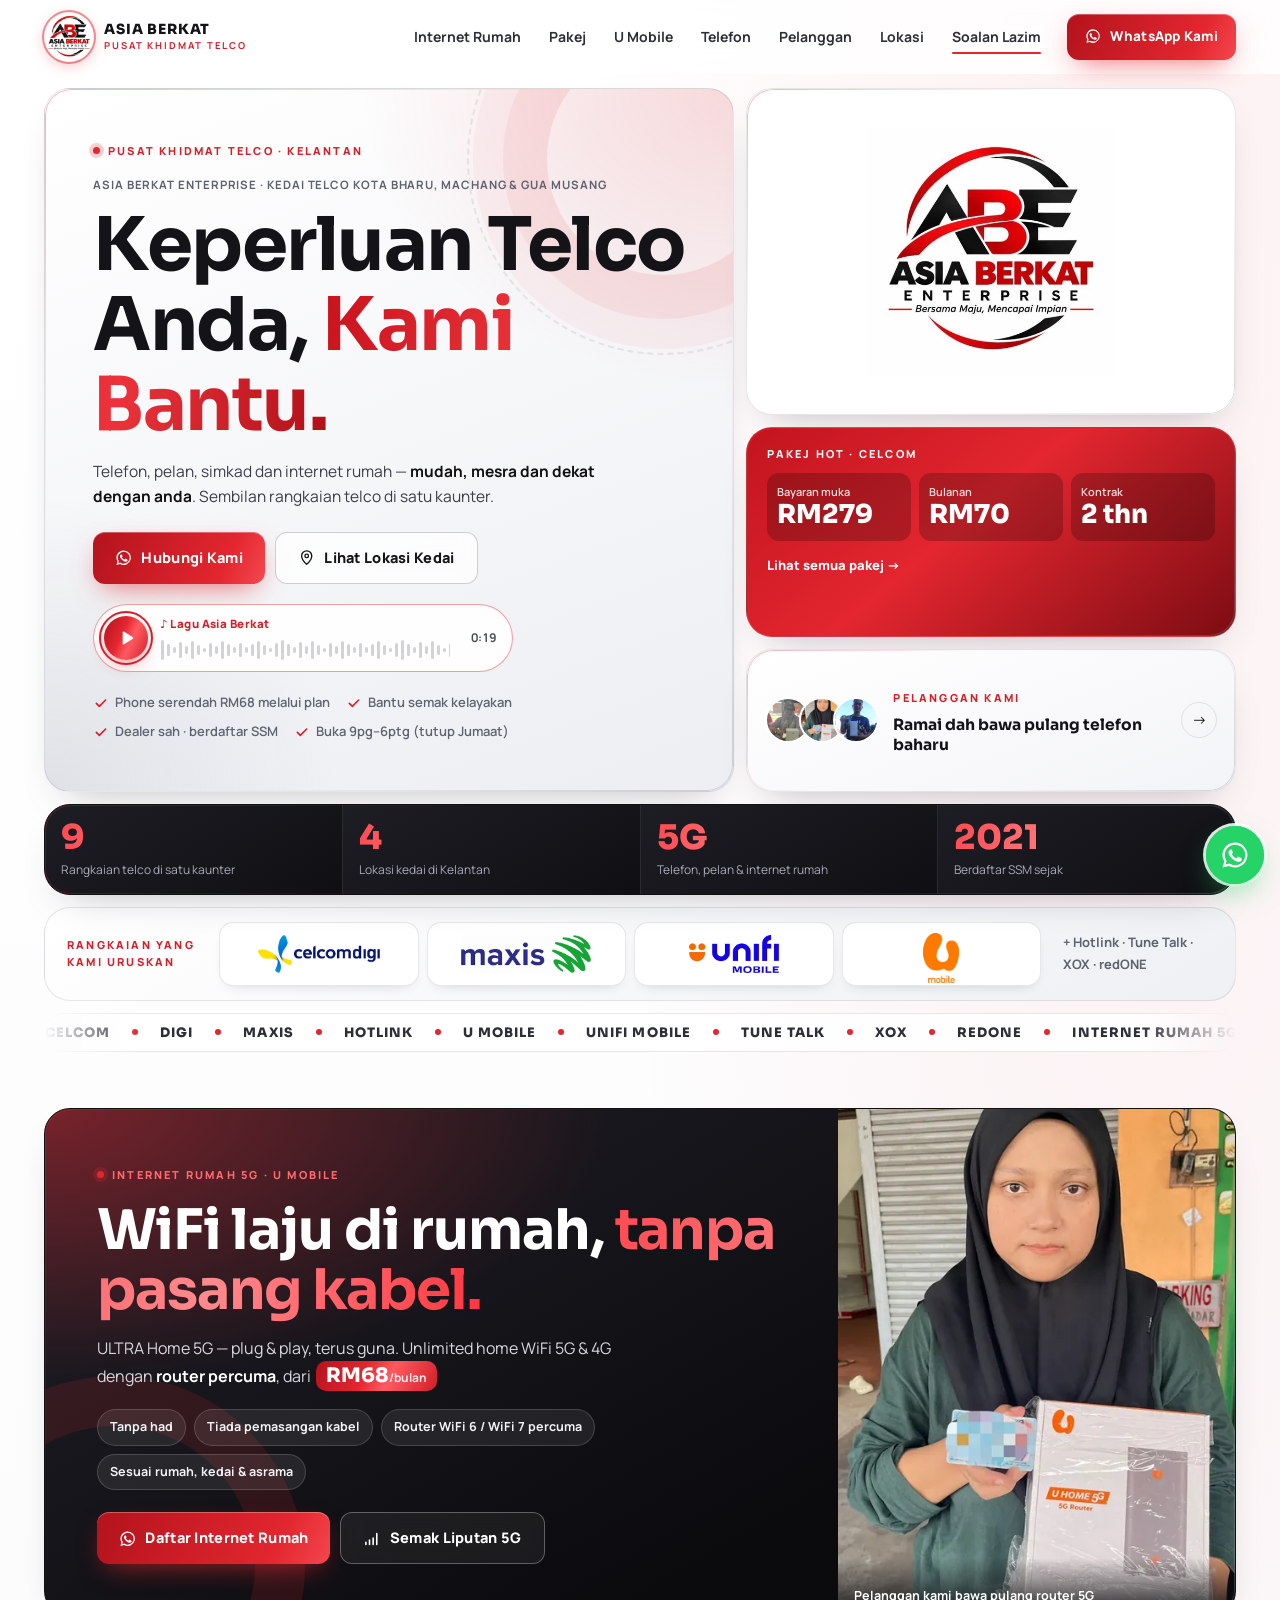
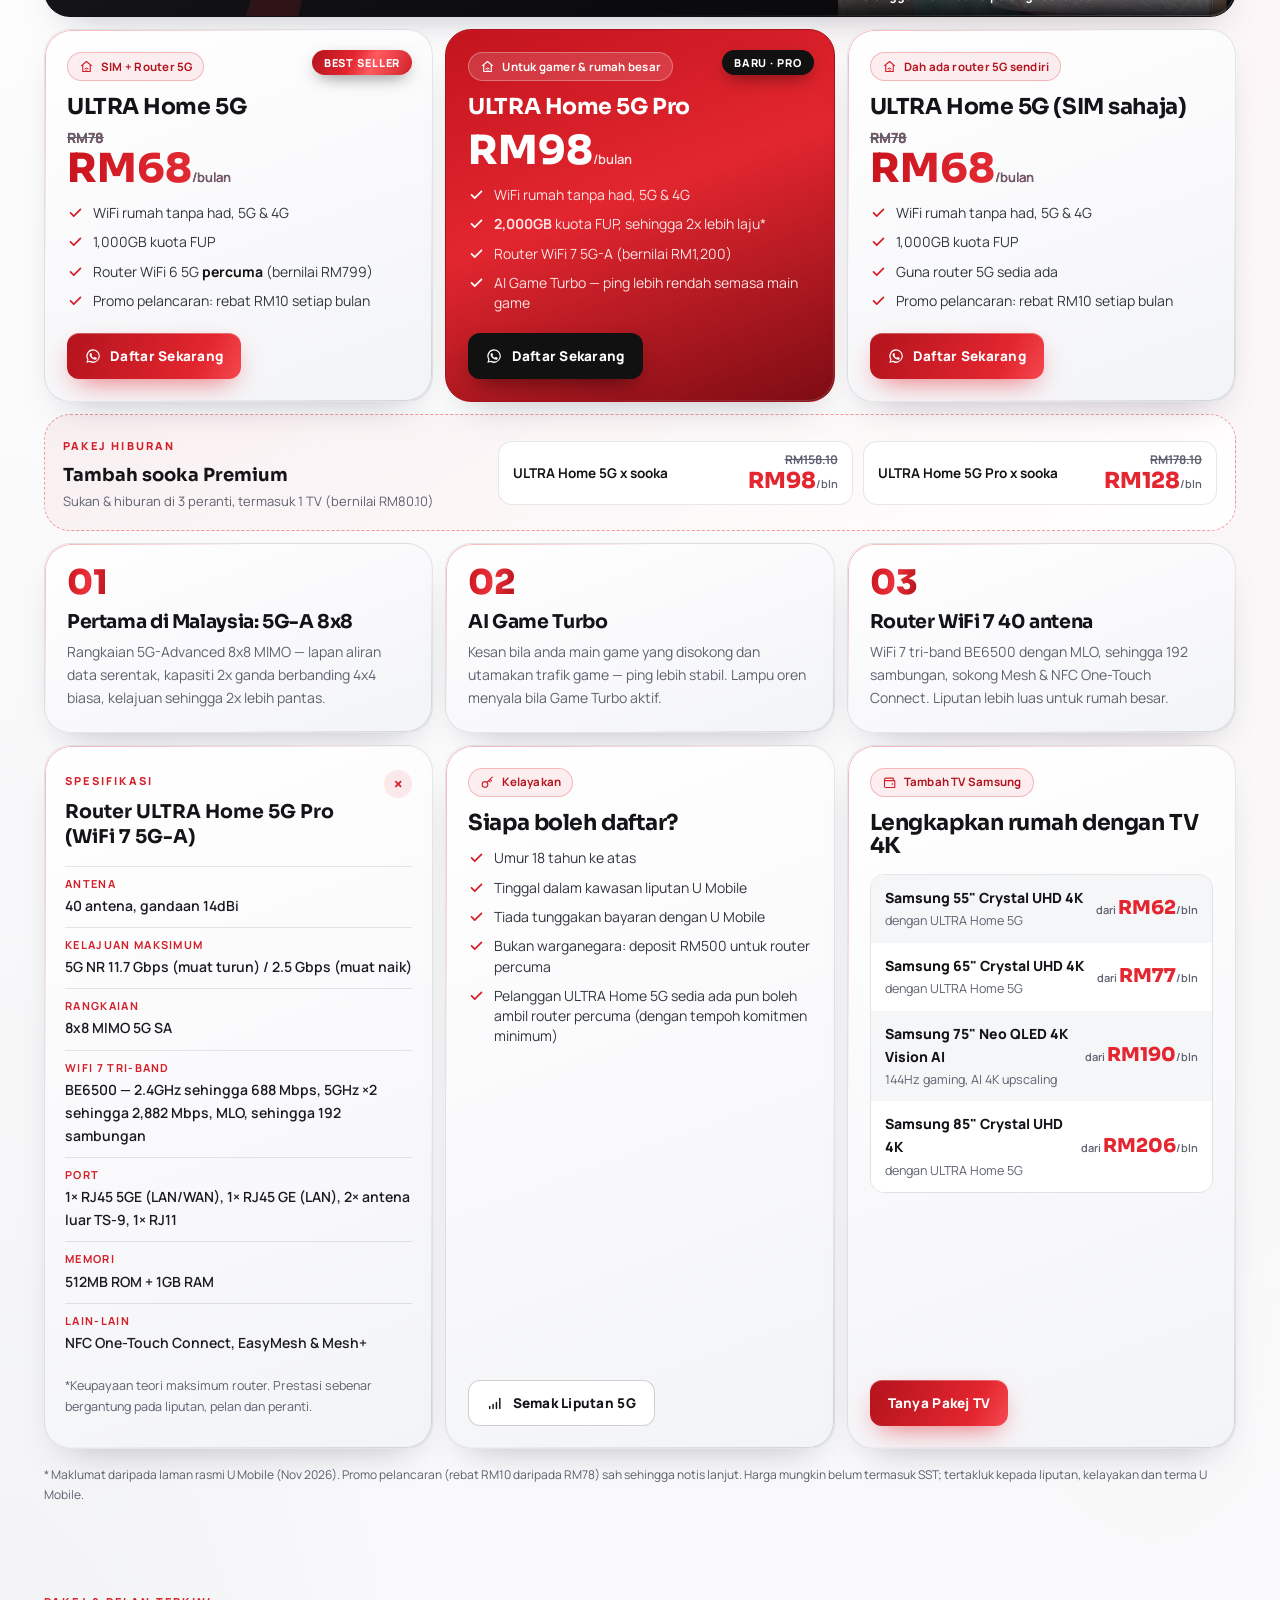
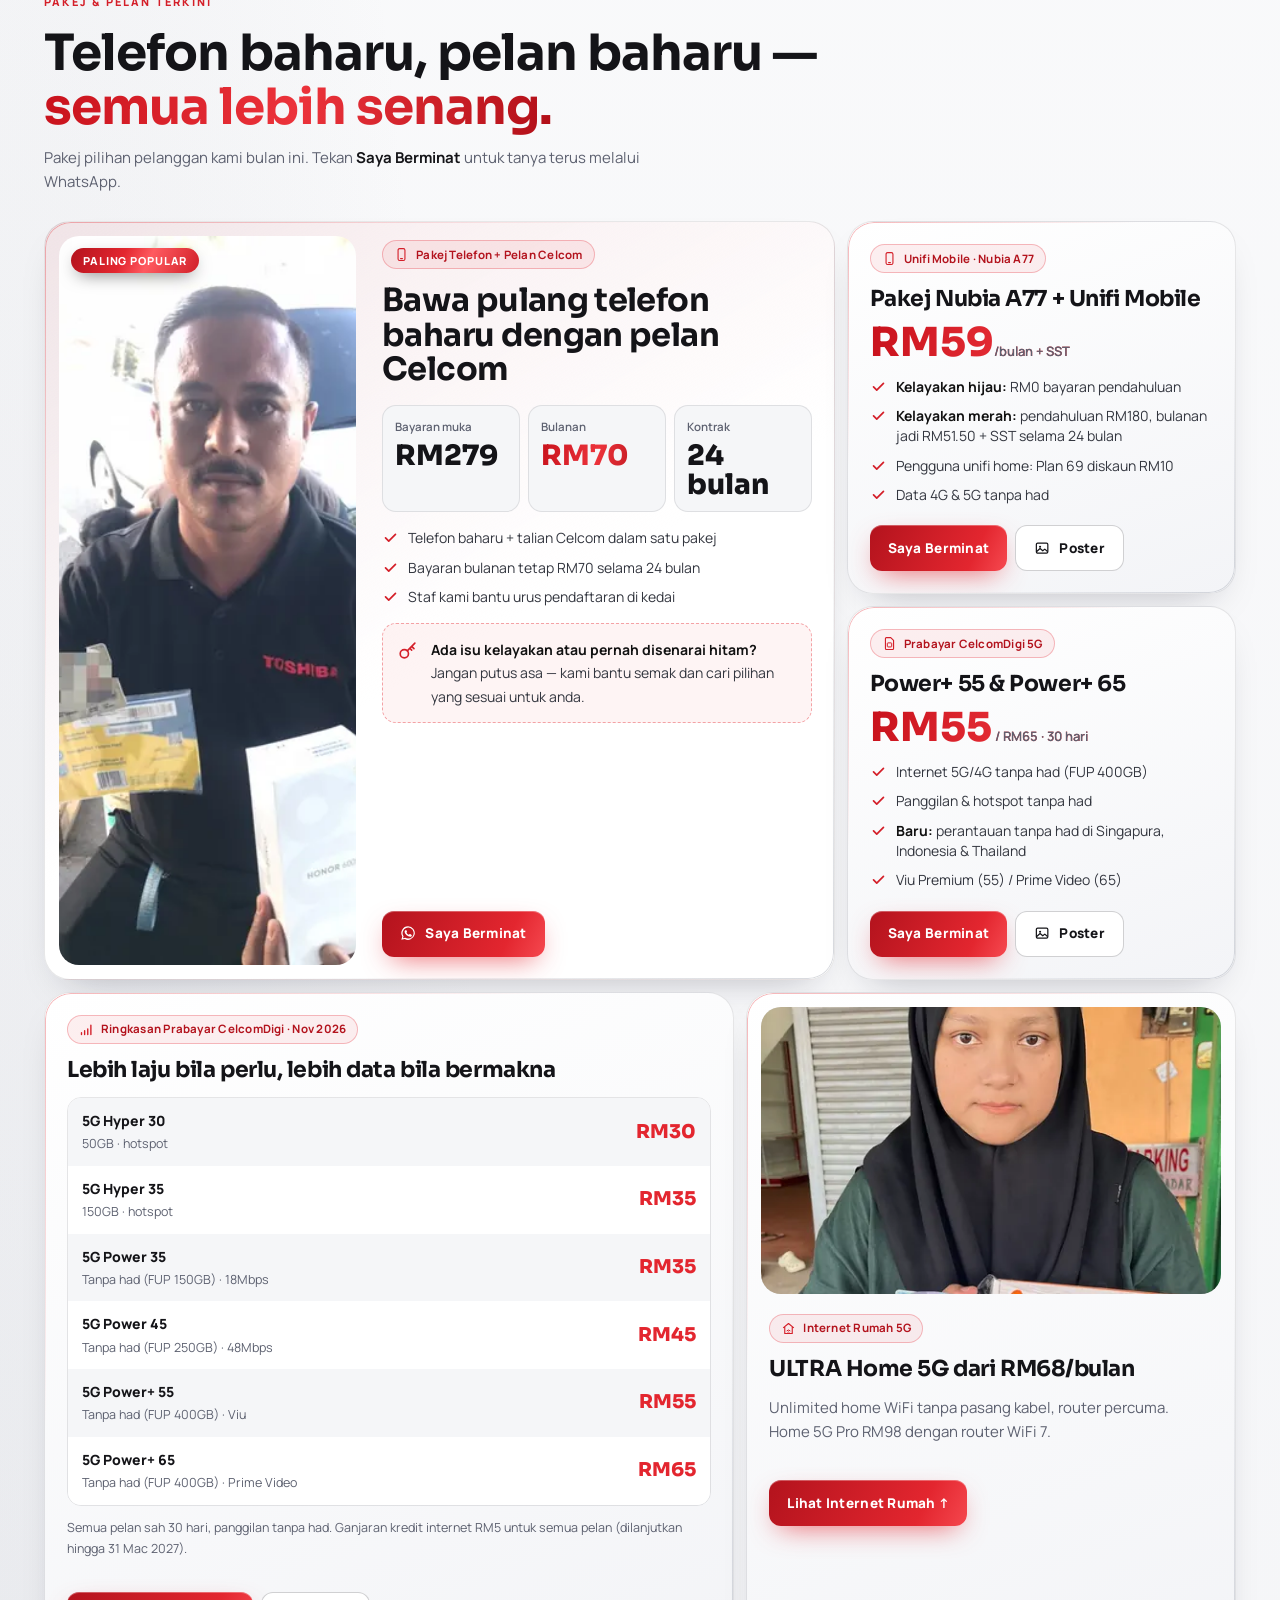
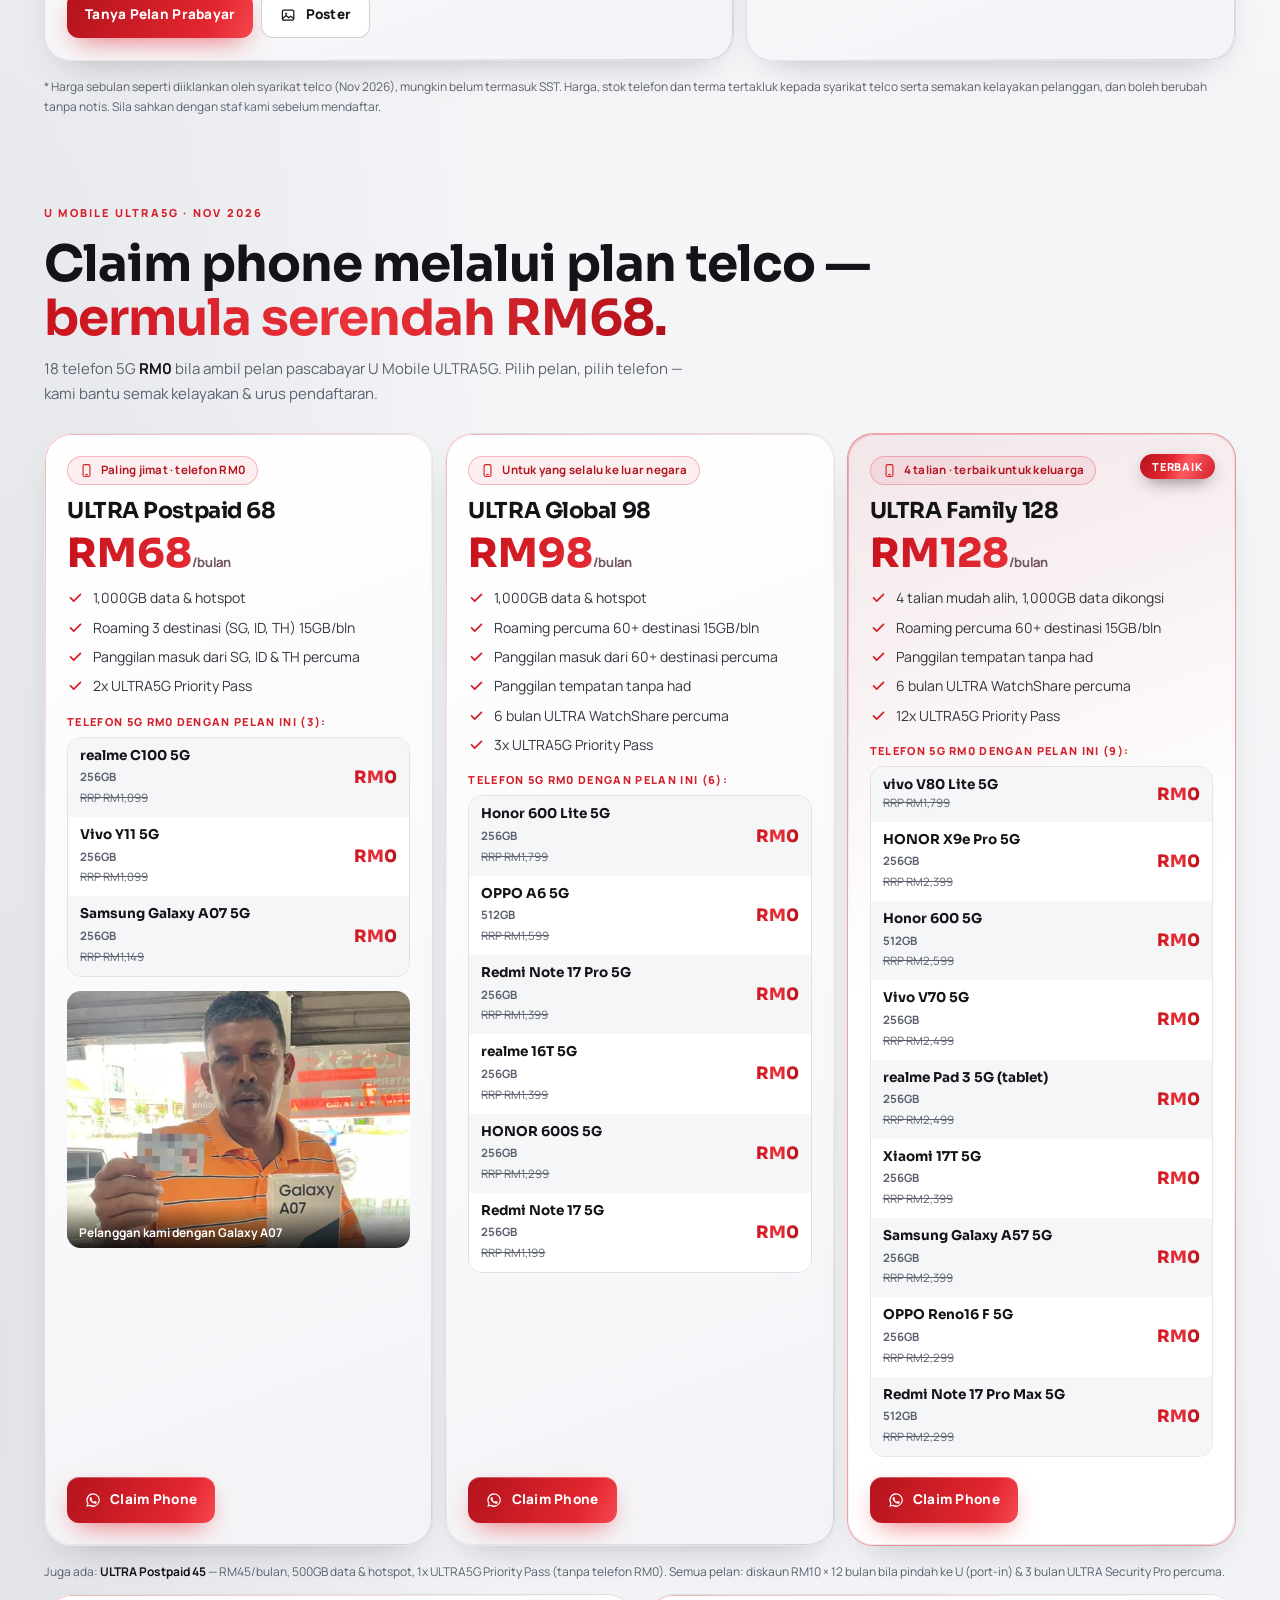
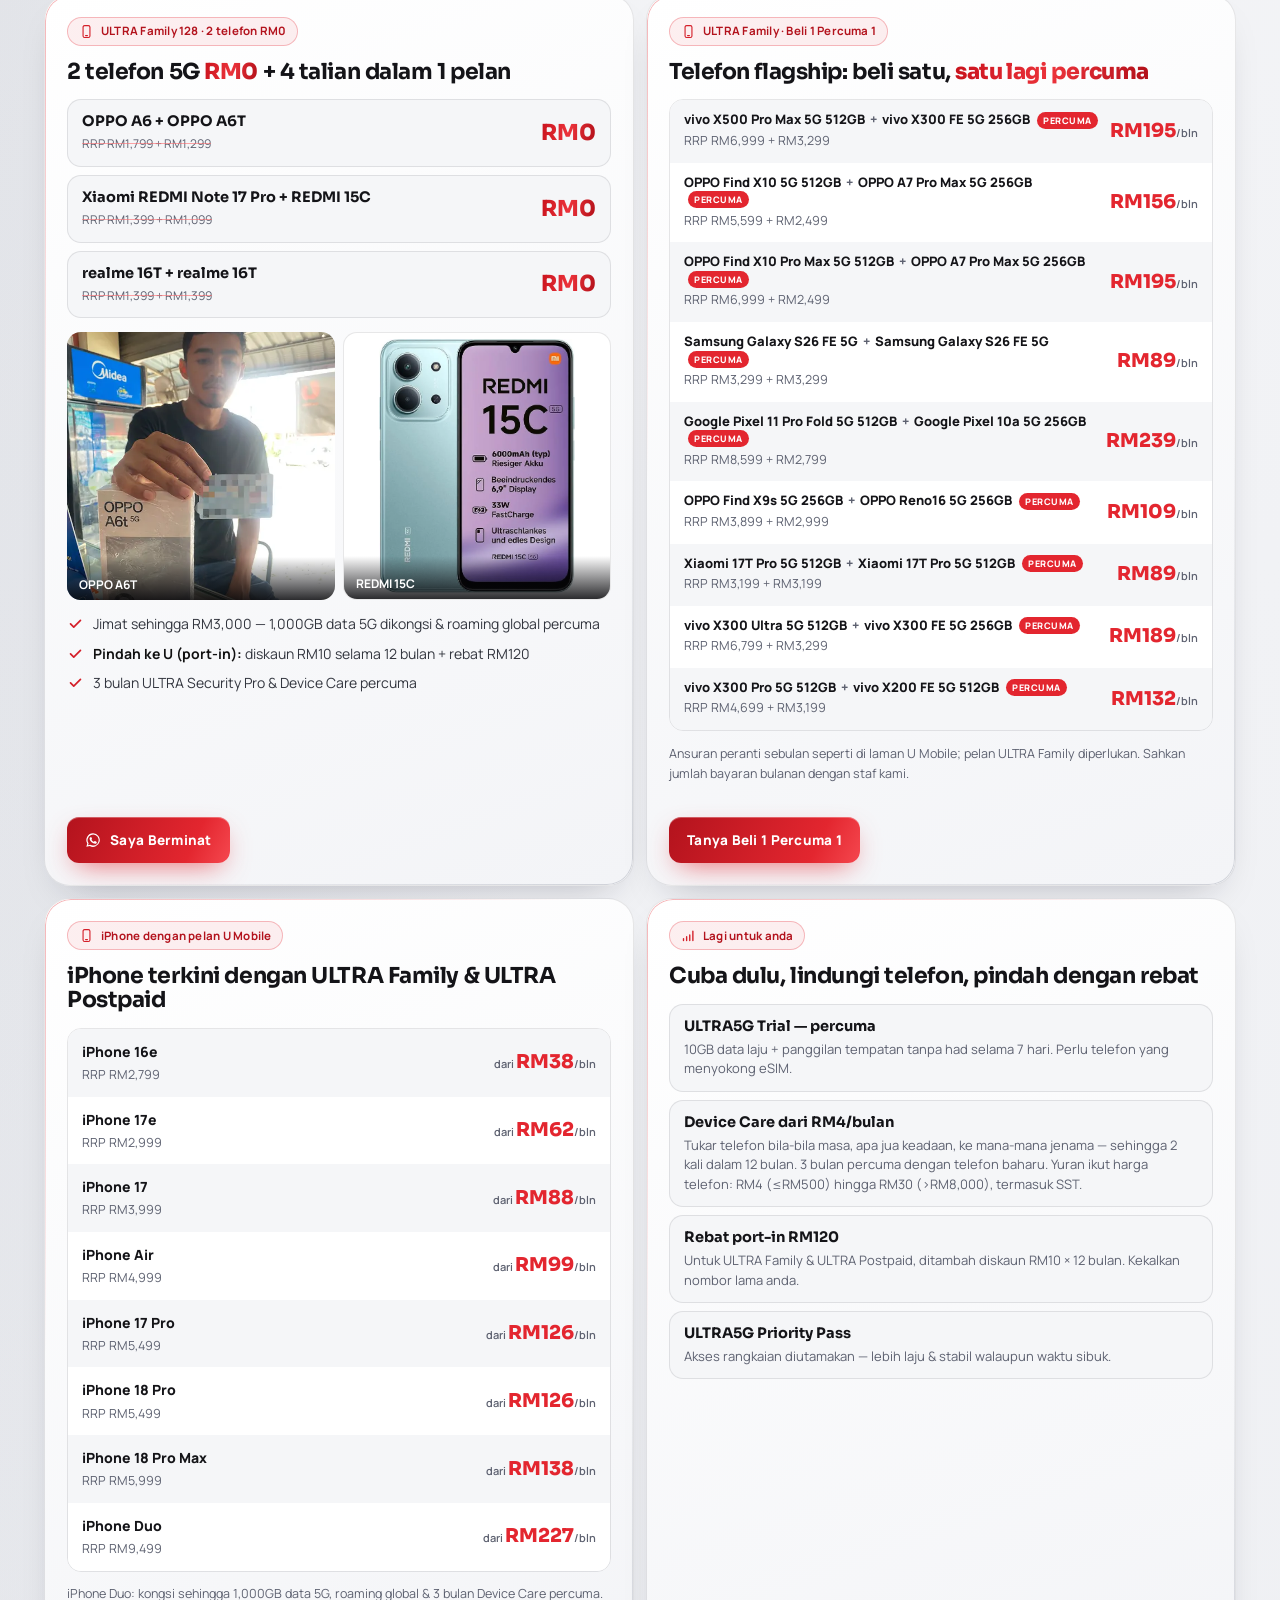
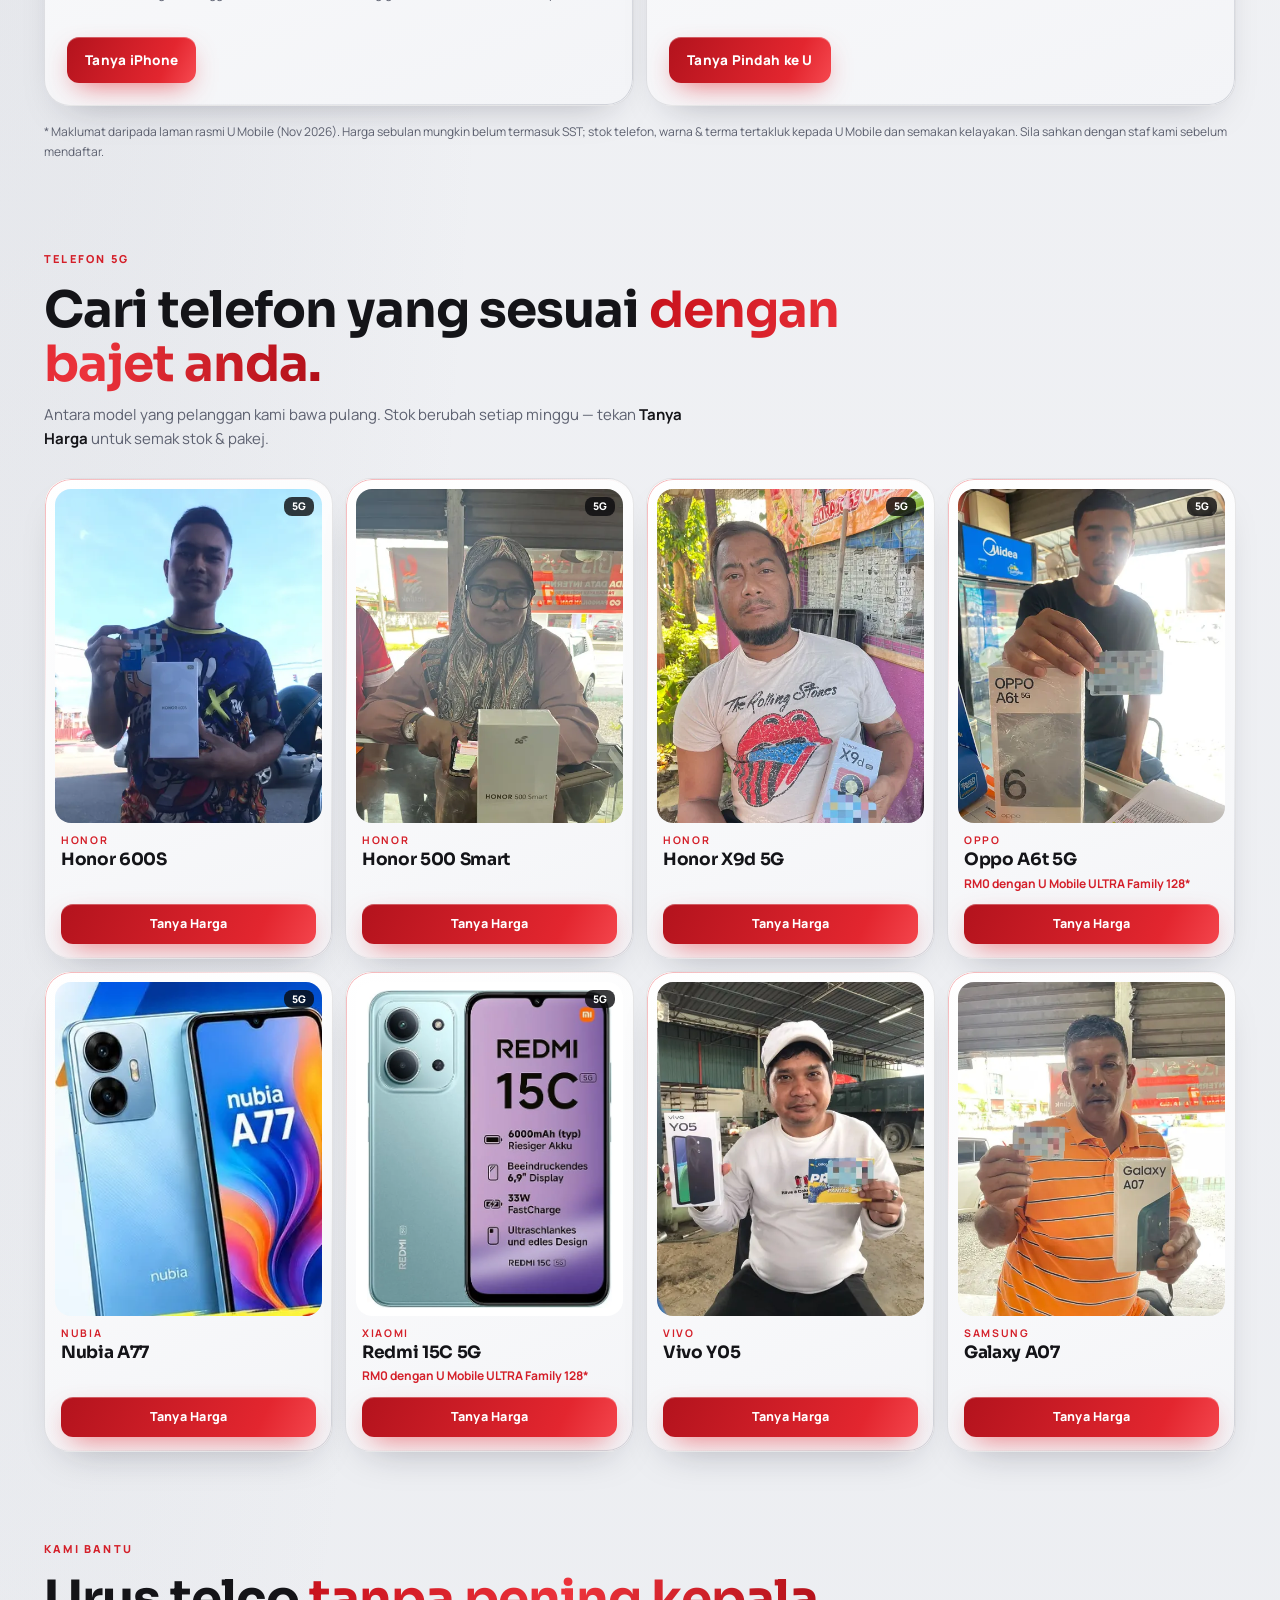
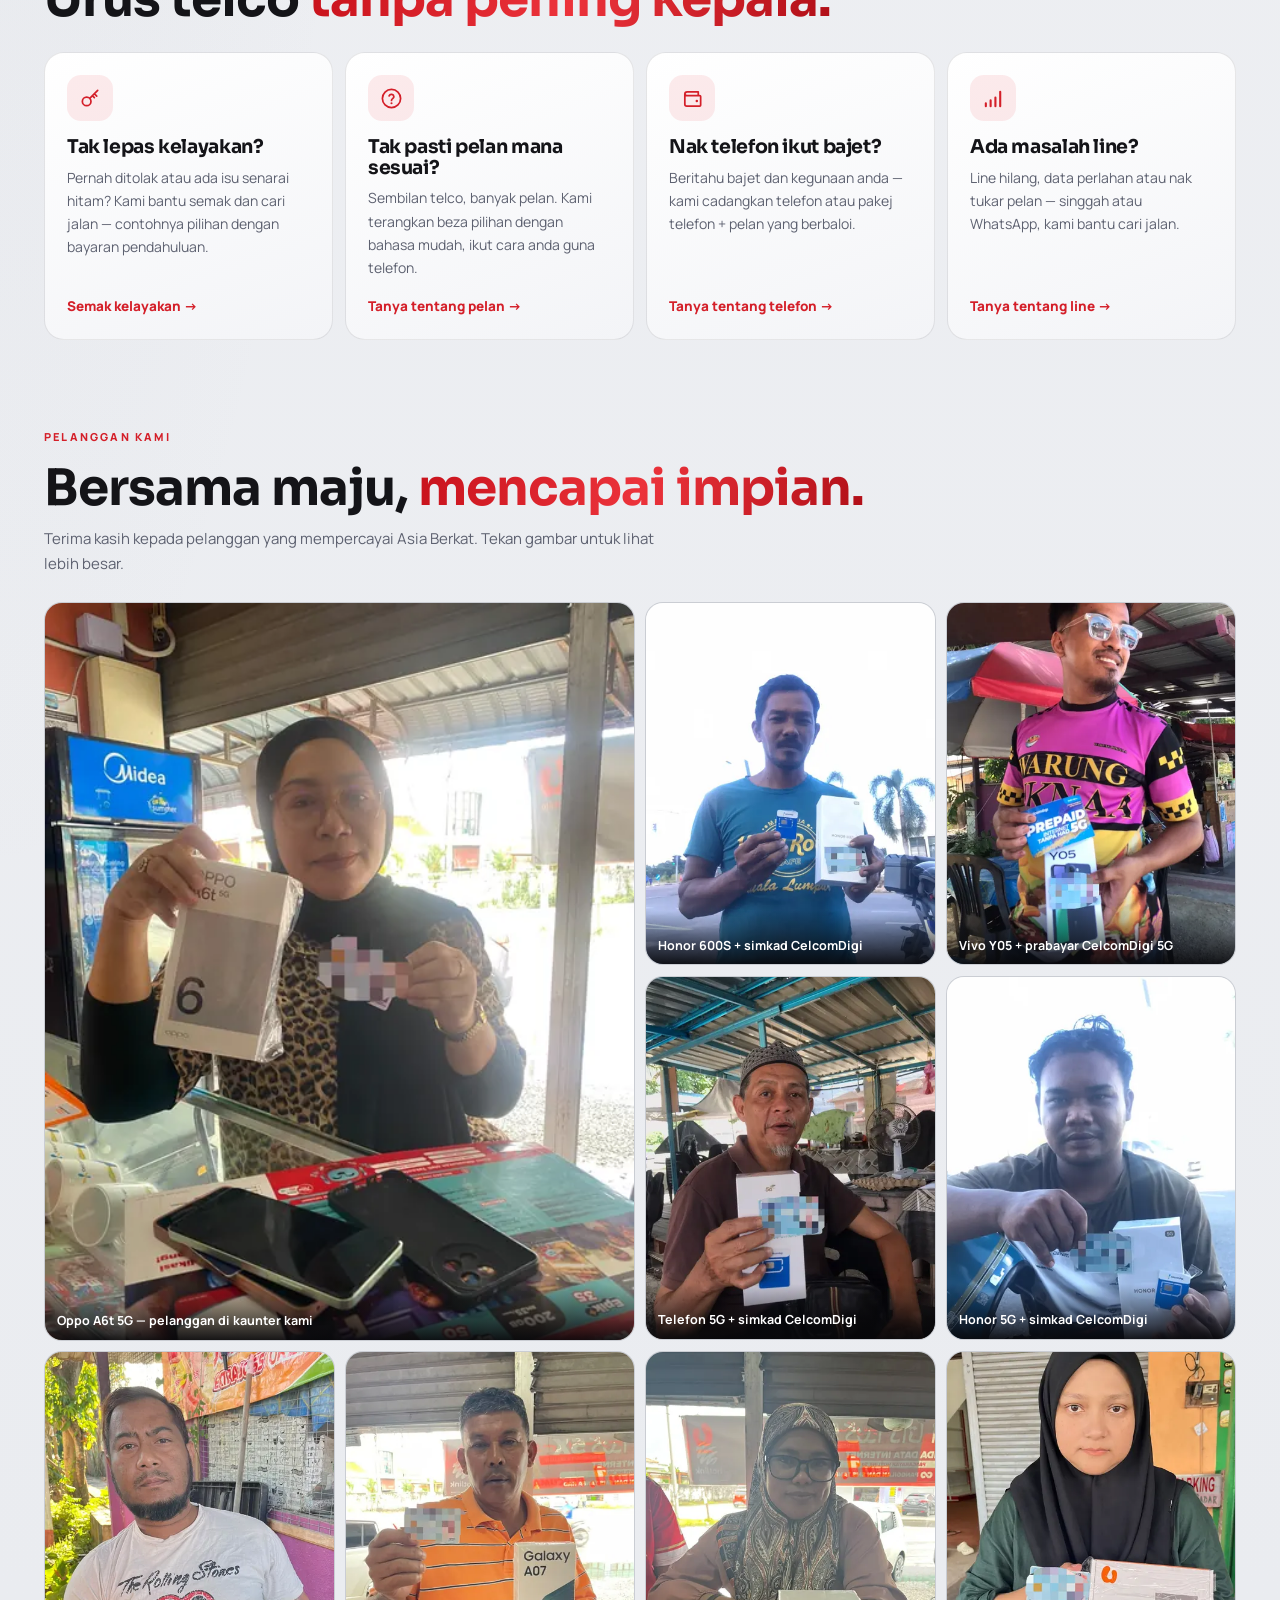
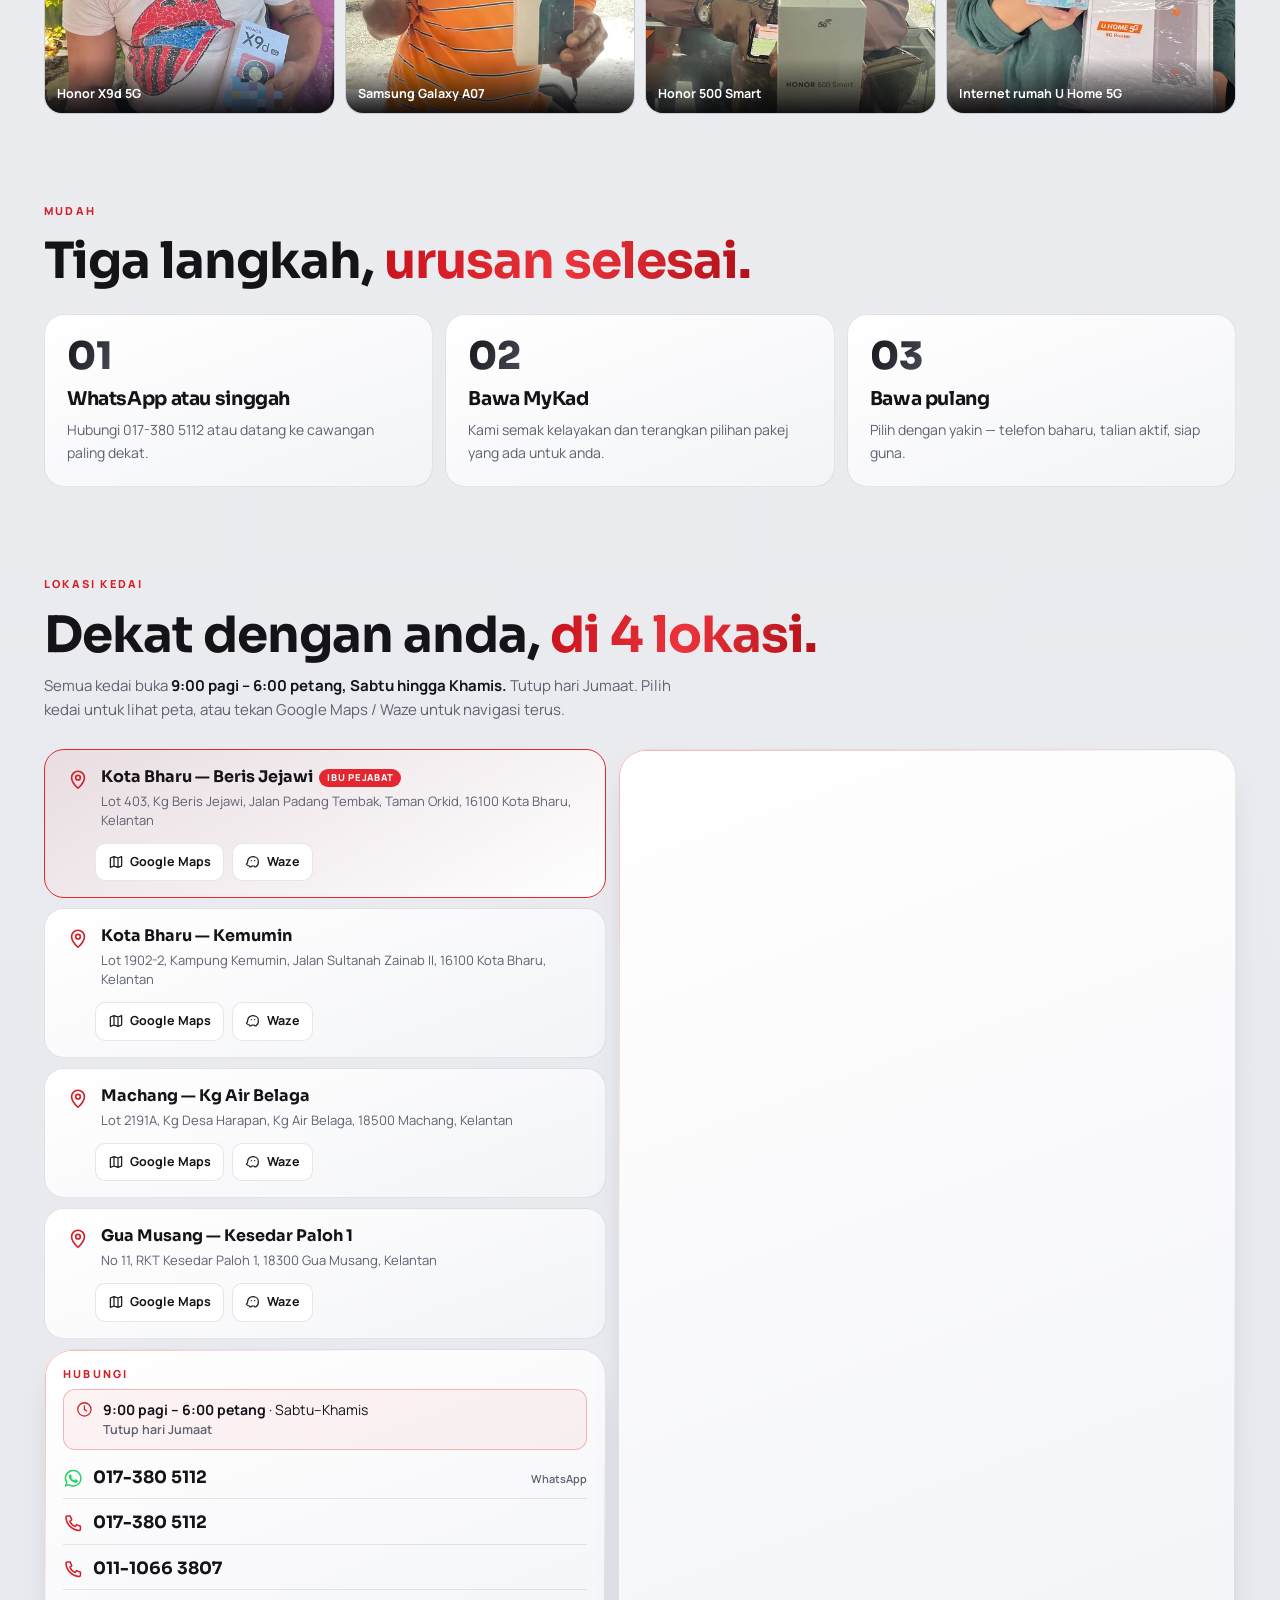
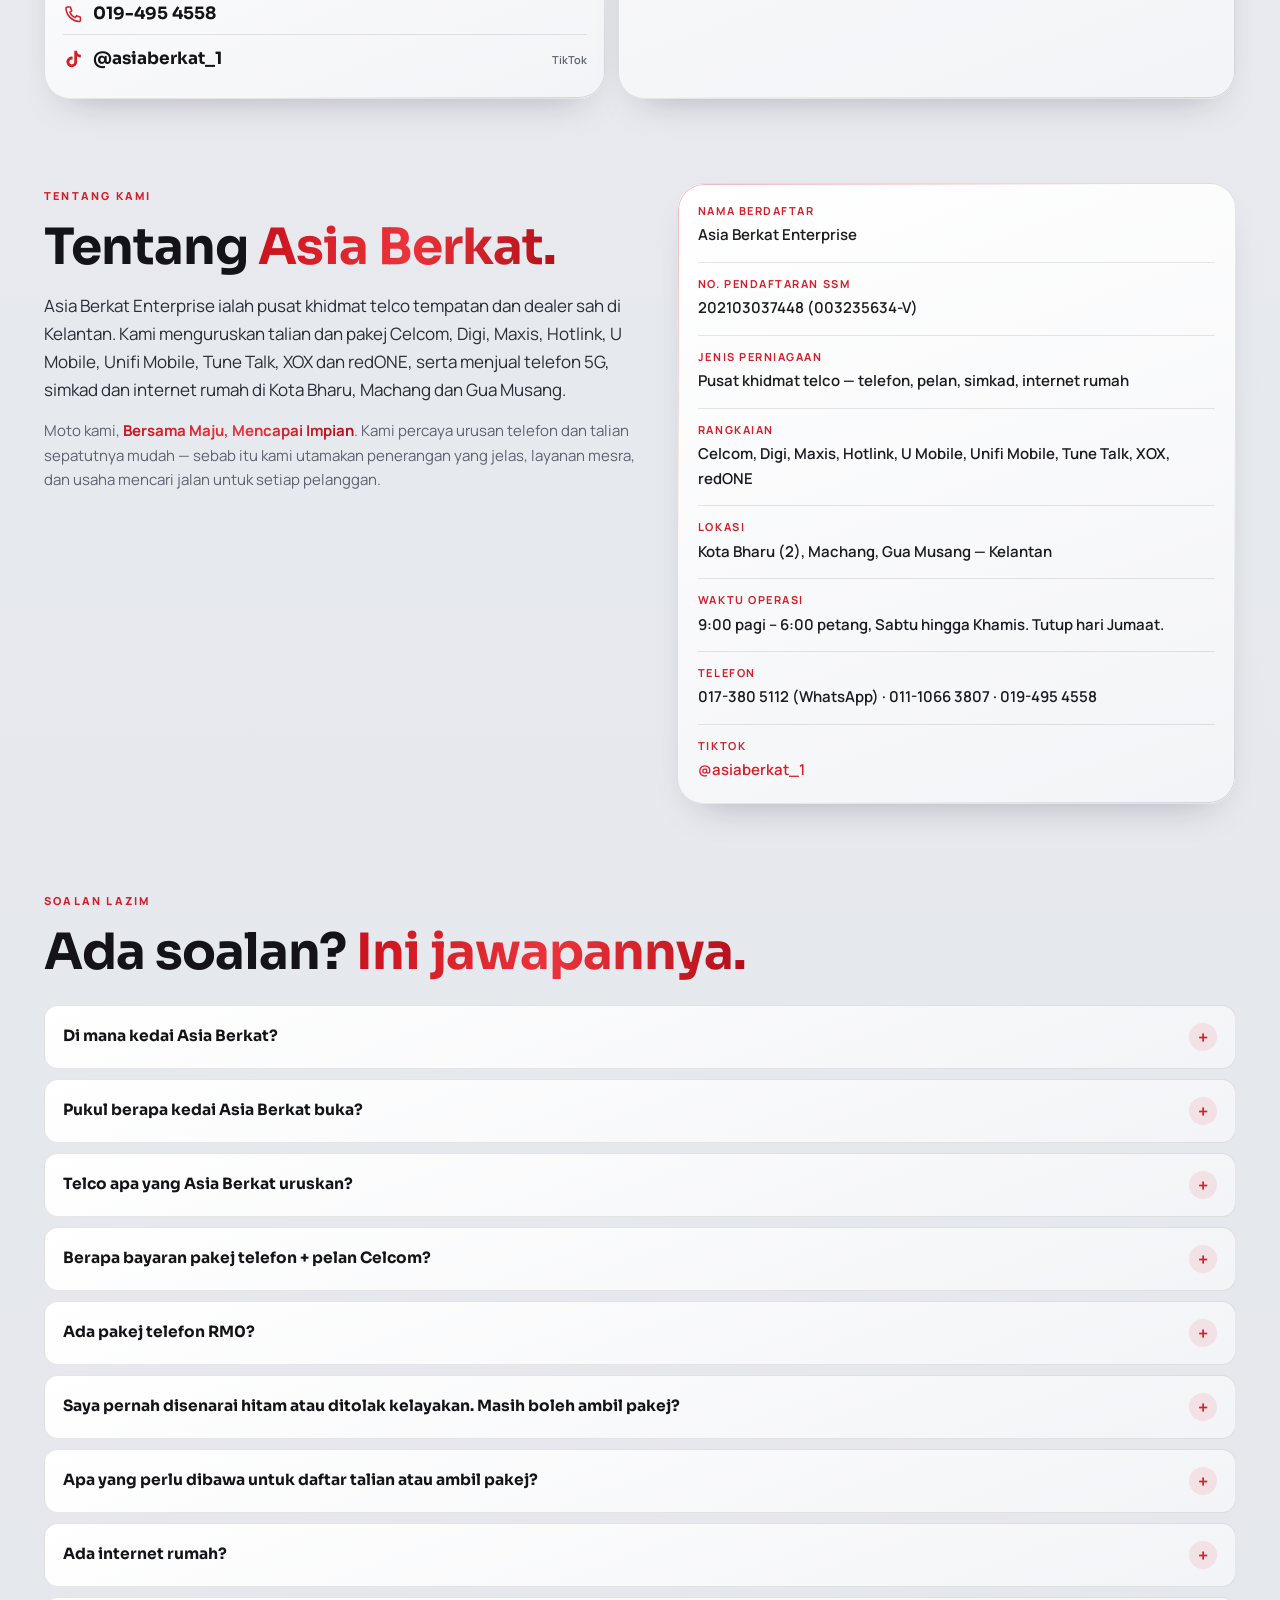
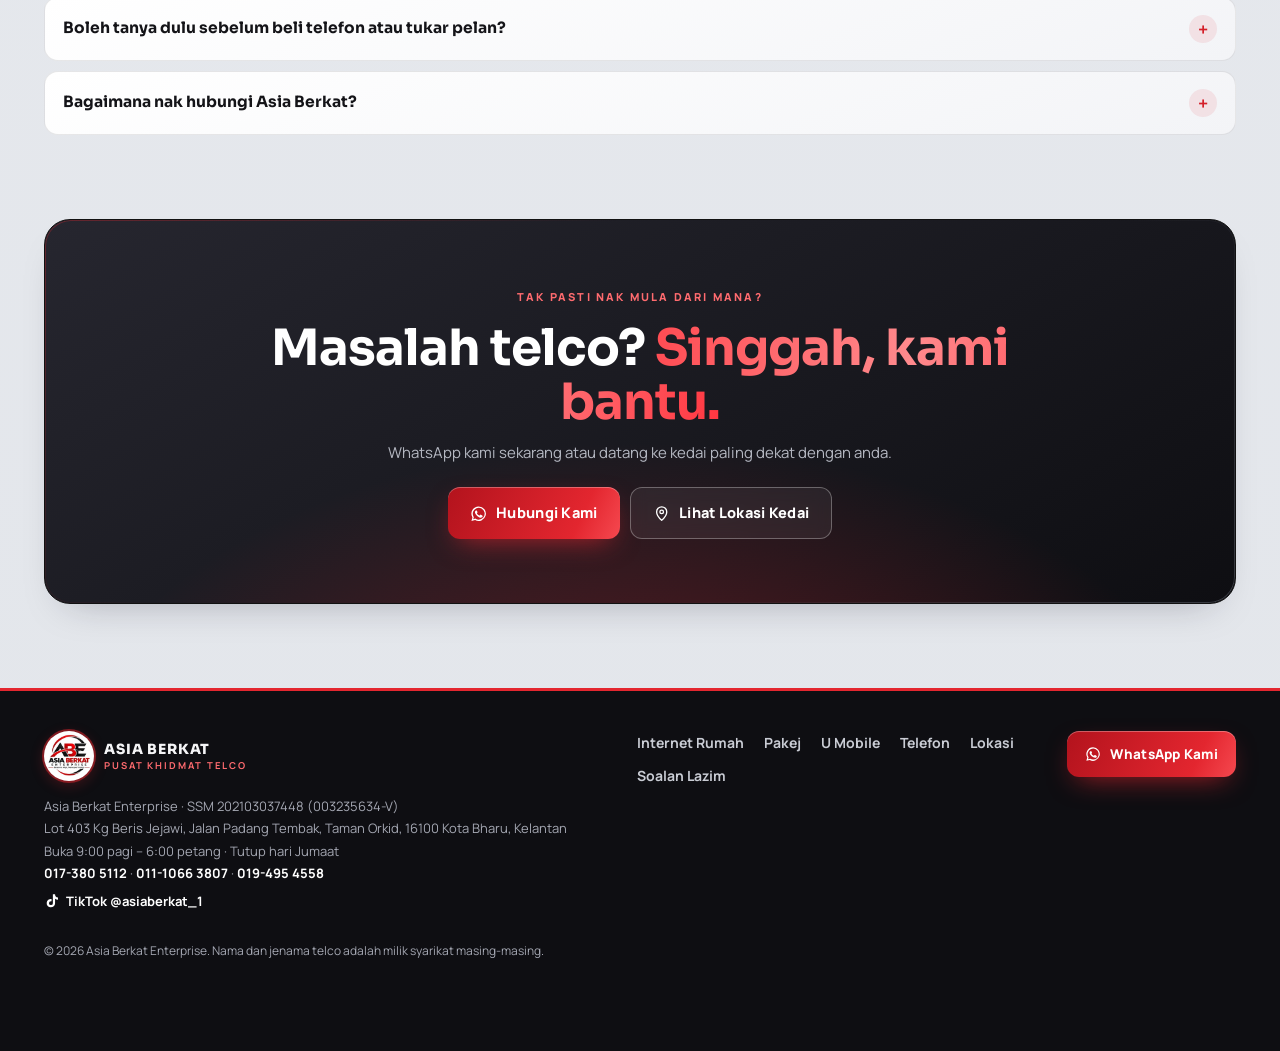
==== commit 1fb96024: "Serlahkan Internet Rumah 5G (U Mobile ULTRA Home 5G) - Seksyen baharu #internet terus selepas hero, " ====
--- a/index.html
+++ b/index.html
@@ -33,7 +33,7 @@
 <link rel="preconnect" href="https://fonts.gstatic.com" crossorigin>
 <link rel="preload" as="style" href="https://fonts.googleapis.com/css2?family=Sora:wght@600;700;800&family=Manrope:wght@400;500;600;700;800&display=swap" onload="this.onload=null;this.rel='stylesheet'">
 <noscript><link rel="stylesheet" href="https://fonts.googleapis.com/css2?family=Sora:wght@600;700;800&family=Manrope:wght@400;500;600;700;800&display=swap"></noscript>
-<link rel="stylesheet" href="css/style.css?v=20261122-9">
+<link rel="stylesheet" href="css/style.css?v=20261122-10">
 <script>document.documentElement.classList.add('js')</script>
 <script type="application/ld+json">
 {
@@ -378,6 +378,7 @@
       <span class="brand__txt">ASIA BERKAT<small>Pusat Khidmat Telco</small></span>
     </a>
     <nav class="menu" id="menu" aria-label="Menu utama">
+      <a href="#internet">Internet Rumah</a>
       <a href="#pakej">Pakej</a>
       <a href="#umobile">U Mobile</a>
       <a href="#telefon">Telefon</a>
@@ -478,9 +479,103 @@
 
   <div class="marquee" aria-label="Rangkaian telco yang kami uruskan">
     <ul class="marquee__track" id="marquee">
-      <li>Celcom</li><li>Digi</li><li>Maxis</li><li>Hotlink</li><li>U Mobile</li><li>Unifi Mobile</li><li>Tune Talk</li><li>XOX</li><li>redONE</li>
+      <li>Celcom</li><li>Digi</li><li>Maxis</li><li>Hotlink</li><li>U Mobile</li><li>Unifi Mobile</li><li>Tune Talk</li><li>XOX</li><li>redONE</li><li>Internet Rumah 5G</li>
     </ul>
   </div>
+</section>
+
+<!-- ============ INTERNET RUMAH 5G (U Mobile) ============ -->
+<section class="section wrap" id="internet" aria-labelledby="internet-h">
+  <div class="tile home5g reveal">
+    <div class="home5g__glow" aria-hidden="true"></div>
+    <div class="home5g__copy">
+      <span class="eyebrow"><span class="dot"></span>Internet Rumah 5G · U Mobile</span>
+      <h2 id="internet-h">WiFi laju di rumah, <em>tanpa pasang kabel.</em></h2>
+      <p class="home5g__lead">ULTRA Home 5G — plug &amp; play, terus guna. Unlimited home WiFi 5G &amp; 4G dengan <strong>router percuma</strong>, dari <strong class="home5g__price">RM68<small>/bulan</small></strong></p>
+      <ul class="home5g__chips">
+        <li>Tanpa had</li><li>Tiada pemasangan kabel</li><li>Router WiFi 6 / WiFi 7 percuma</li><li>Sesuai rumah, kedai &amp; asrama</li>
+      </ul>
+      <div class="hero__actions">
+        <a class="btn btn--red btn--lg" href="https://wa.me/60173805112?text=Hai%20Asia%20Berkat%2C%20saya%20nak%20pasang%20internet%20rumah%20ULTRA%20Home%205G.%20Alamat%20rumah%20saya%3A%20" data-wa target="_blank" rel="noopener"><svg class="ico" aria-hidden="true"><use href="#i-wa"/></svg> Daftar Internet Rumah</a>
+        <a class="btn btn--ghost btn--lg" href="https://www.u.com.my/en/personal/support/coverage-map" target="_blank" rel="noopener"><svg class="ico" aria-hidden="true"><use href="#i-signal"/></svg> Semak Liputan 5G</a>
+      </div>
+    </div>
+    <figure class="home5g__img"><img src="assets/img/c-uhome5g-800.webp" srcset="assets/img/c-uhome5g-480.webp 480w, assets/img/c-uhome5g-800.webp 800w" sizes="(min-width:1024px) 34vw, 100vw" width="800" height="1000" alt="Pelanggan Asia Berkat dengan router U Home 5G" loading="lazy"><figcaption>Pelanggan kami bawa pulang router 5G</figcaption></figure>
+  </div>
+
+  <div class="pk pk--home">
+    <article class="tile pkg hplan  reveal" style="--d:0s">
+        <span class="badge badge--in">Best Seller</span><span class="tag"><svg class="ico" aria-hidden="true"><use href="#i-home"/></svg>SIM + Router 5G</span>
+        <h3>ULTRA Home 5G</h3>
+        <p class="big"><s class="was">RM78</s>RM68<small>/bulan</small></p>
+        <ul class="list"><li><svg class="ico" aria-hidden="true"><use href="#i-check"/></svg><span>WiFi rumah tanpa had, 5G &amp; 4G</span></li><li><svg class="ico" aria-hidden="true"><use href="#i-check"/></svg><span>1,000GB kuota FUP</span></li><li><svg class="ico" aria-hidden="true"><use href="#i-check"/></svg><span>Router WiFi 6 5G <b>percuma</b> (bernilai RM799)</span></li><li><svg class="ico" aria-hidden="true"><use href="#i-check"/></svg><span>Promo pelancaran: rebat RM10 setiap bulan</span></li></ul>
+        <div class="pkg__cta"><a class="btn btn--red" href="https://wa.me/60173805112?text=Hai%20Asia%20Berkat%2C%20saya%20nak%20daftar%20ULTRA%20Home%205G%20%28SIM%20%2B%20Router%29%20RM68.%20Boleh%20semak%20liputan%20rumah%20saya%3F" data-wa target="_blank" rel="noopener"><svg class="ico" aria-hidden="true"><use href="#i-wa"/></svg> Daftar Sekarang</a></div>
+      </article><article class="tile pkg hplan hplan--pro reveal" style="--d:.06s">
+        <span class="badge badge--in">Baru · Pro</span><span class="tag"><svg class="ico" aria-hidden="true"><use href="#i-home"/></svg>Untuk gamer &amp; rumah besar</span>
+        <h3>ULTRA Home 5G Pro</h3>
+        <p class="big">RM98<small>/bulan</small></p>
+        <ul class="list"><li><svg class="ico" aria-hidden="true"><use href="#i-check"/></svg><span>WiFi rumah tanpa had, 5G &amp; 4G</span></li><li><svg class="ico" aria-hidden="true"><use href="#i-check"/></svg><span><b>2,000GB</b> kuota FUP, sehingga 2x lebih laju*</span></li><li><svg class="ico" aria-hidden="true"><use href="#i-check"/></svg><span>Router WiFi 7 5G-A (bernilai RM1,200)</span></li><li><svg class="ico" aria-hidden="true"><use href="#i-check"/></svg><span>AI Game Turbo — ping lebih rendah semasa main game</span></li></ul>
+        <div class="pkg__cta"><a class="btn btn--red" href="https://wa.me/60173805112?text=Hai%20Asia%20Berkat%2C%20saya%20nak%20daftar%20ULTRA%20Home%205G%20Pro%20RM98.%20Boleh%20semak%20liputan%20rumah%20saya%3F" data-wa target="_blank" rel="noopener"><svg class="ico" aria-hidden="true"><use href="#i-wa"/></svg> Daftar Sekarang</a></div>
+      </article><article class="tile pkg hplan  reveal" style="--d:.12s">
+        <span class="tag"><svg class="ico" aria-hidden="true"><use href="#i-home"/></svg>Dah ada router 5G sendiri</span>
+        <h3>ULTRA Home 5G (SIM sahaja)</h3>
+        <p class="big"><s class="was">RM78</s>RM68<small>/bulan</small></p>
+        <ul class="list"><li><svg class="ico" aria-hidden="true"><use href="#i-check"/></svg><span>WiFi rumah tanpa had, 5G &amp; 4G</span></li><li><svg class="ico" aria-hidden="true"><use href="#i-check"/></svg><span>1,000GB kuota FUP</span></li><li><svg class="ico" aria-hidden="true"><use href="#i-check"/></svg><span>Guna router 5G sedia ada</span></li><li><svg class="ico" aria-hidden="true"><use href="#i-check"/></svg><span>Promo pelancaran: rebat RM10 setiap bulan</span></li></ul>
+        <div class="pkg__cta"><a class="btn btn--red" href="https://wa.me/60173805112?text=Hai%20Asia%20Berkat%2C%20saya%20nak%20daftar%20ULTRA%20Home%205G%20SIM%20sahaja%20RM68." data-wa target="_blank" rel="noopener"><svg class="ico" aria-hidden="true"><use href="#i-wa"/></svg> Daftar Sekarang</a></div>
+      </article>
+  </div>
+
+  <div class="sooka reveal">
+    <div><span class="eyebrow">Pakej hiburan</span><b>Tambah sooka Premium</b><small>Sukan &amp; hiburan di 3 peranti, termasuk 1 TV (bernilai RM80.10)</small></div>
+    <div class="sooka__opt"><span>ULTRA Home 5G x sooka</span><b><s class="was">RM158.10</s>RM98<small>/bln</small></b></div>
+    <div class="sooka__opt"><span>ULTRA Home 5G Pro x sooka</span><b><s class="was">RM178.10</s>RM128<small>/bln</small></b></div>
+  </div>
+
+  <div class="why">
+    <article class="tile why__c reveal"><span class="why__n">01</span><h3>Pertama di Malaysia: 5G-A 8x8</h3><p>Rangkaian 5G-Advanced 8x8 MIMO — lapan aliran data serentak, kapasiti 2x ganda berbanding 4x4 biasa, kelajuan sehingga 2x lebih pantas.</p></article>
+    <article class="tile why__c reveal" style="--d:.06s"><span class="why__n">02</span><h3>AI Game Turbo</h3><p>Kesan bila anda main game yang disokong dan utamakan trafik game — ping lebih stabil. Lampu oren menyala bila Game Turbo aktif.</p></article>
+    <article class="tile why__c reveal" style="--d:.12s"><span class="why__n">03</span><h3>Router WiFi 7 40 antena</h3><p>WiFi 7 tri-band BE6500 dengan MLO, sehingga 192 sambungan, sokong Mesh &amp; NFC One-Touch Connect. Liputan lebih luas untuk rumah besar.</p></article>
+  </div>
+
+  <div class="pk pk--hinfo">
+    <details class="tile specs reveal" open>
+      <summary><span class="eyebrow">Spesifikasi</span><b>Router ULTRA Home 5G Pro (WiFi 7 5G-A)</b></summary>
+      <dl>
+        <div><dt>Antena</dt><dd>40 antena, gandaan 14dBi</dd></div>
+        <div><dt>Kelajuan maksimum</dt><dd>5G NR 11.7 Gbps (muat turun) / 2.5 Gbps (muat naik)</dd></div>
+        <div><dt>Rangkaian</dt><dd>8x8 MIMO 5G SA</dd></div>
+        <div><dt>WiFi 7 tri-band</dt><dd>BE6500 — 2.4GHz sehingga 688 Mbps, 5GHz ×2 sehingga 2,882 Mbps, MLO, sehingga 192 sambungan</dd></div>
+        <div><dt>Port</dt><dd>1× RJ45 5GE (LAN/WAN), 1× RJ45 GE (LAN), 2× antena luar TS-9, 1× RJ11</dd></div>
+        <div><dt>Memori</dt><dd>512MB ROM + 1GB RAM</dd></div>
+        <div><dt>Lain-lain</dt><dd>NFC One-Touch Connect, EasyMesh &amp; Mesh+</dd></div>
+      </dl>
+      <p class="muted small">*Keupayaan teori maksimum router. Prestasi sebenar bergantung pada liputan, pelan dan peranti.</p>
+    </details>
+    <article class="tile pkg hinfo reveal" style="--d:.06s">
+      <span class="tag"><svg class="ico" aria-hidden="true"><use href="#i-key"/></svg>Kelayakan</span>
+      <h3>Siapa boleh daftar?</h3>
+      <ul class="list">
+        <li><svg class="ico" aria-hidden="true"><use href="#i-check"/></svg><span>Umur 18 tahun ke atas</span></li>
+        <li><svg class="ico" aria-hidden="true"><use href="#i-check"/></svg><span>Tinggal dalam kawasan liputan U Mobile</span></li>
+        <li><svg class="ico" aria-hidden="true"><use href="#i-check"/></svg><span>Tiada tunggakan bayaran dengan U Mobile</span></li>
+        <li><svg class="ico" aria-hidden="true"><use href="#i-check"/></svg><span>Bukan warganegara: deposit RM500 untuk router percuma</span></li>
+        <li><svg class="ico" aria-hidden="true"><use href="#i-check"/></svg><span>Pelanggan ULTRA Home 5G sedia ada pun boleh ambil router percuma (dengan tempoh komitmen minimum)</span></li>
+      </ul>
+      <div class="pkg__cta"><a class="btn btn--line" href="https://www.u.com.my/en/personal/support/coverage-map" target="_blank" rel="noopener"><svg class="ico" aria-hidden="true"><use href="#i-signal"/></svg> Semak Liputan 5G</a></div>
+    </article>
+    <article class="tile pkg hinfo reveal" style="--d:.12s">
+      <span class="tag"><svg class="ico" aria-hidden="true"><use href="#i-wallet"/></svg>Tambah TV Samsung</span>
+      <h3>Lengkapkan rumah dengan TV 4K</h3>
+      <div class="ptable" role="table" aria-label="TV Samsung dengan ULTRA Home 5G">
+        <div role="row"><span role="cell">Samsung 55" Crystal UHD 4K</span><span role="cell">dengan ULTRA Home 5G</span><b role="cell"><small>dari </small>RM62<small>/bln</small></b></div>
+        <div role="row"><span role="cell">Samsung 65" Crystal UHD 4K</span><span role="cell">dengan ULTRA Home 5G</span><b role="cell"><small>dari </small>RM77<small>/bln</small></b></div>
+        <div role="row"><span role="cell">Samsung 75" Neo QLED 4K Vision AI</span><span role="cell">144Hz gaming, AI 4K upscaling</span><b role="cell"><small>dari </small>RM190<small>/bln</small></b></div>
+        <div role="row"><span role="cell">Samsung 85" Crystal UHD 4K</span><span role="cell">dengan ULTRA Home 5G</span><b role="cell"><small>dari </small>RM206<small>/bln</small></b></div>
+      </div>
+      <div class="pkg__cta"><a class="btn btn--red" href="https://wa.me/60173805112?text=Hai%20Asia%20Berkat%2C%20saya%20nak%20tanya%20pakej%20TV%20Samsung%20dengan%20ULTRA%20Home%205G." data-wa target="_blank" rel="noopener">Tanya Pakej TV</a></div>
+    </article>
+  </div>
+  <p class="note">* Maklumat daripada laman rasmi U Mobile (Nov 2026). Promo pelancaran (rebat RM10 daripada RM78) sah sehingga notis lanjut. Harga mungkin belum termasuk SST; tertakluk kepada liputan, kelayakan dan terma U Mobile.</p>
 </section>
 
 <!-- ============ PAKEJ ============ -->
@@ -565,26 +660,16 @@
       <div class="pkg__cta"><a class="btn btn--red" href="https://wa.me/60173805112?text=Hai%20Asia%20Berkat%2C%20saya%20nak%20tanya%20pelan%20prabayar%20CelcomDigi." data-wa target="_blank" rel="noopener">Tanya Pelan Prabayar</a><button class="btn btn--line" type="button" data-lb="celcomdigi"><svg class="ico" aria-hidden="true"><use href="#i-img"/></svg> Poster</button></div>
     </article>
 
-    <!-- Internet rumah -->
-    <article class="tile pkg pkg--home reveal" style="--d:.18s">
+    <!-- Internet rumah (pautan ke seksyen penuh) -->
+    <a class="tile pkg pkg--home pkg--teaser reveal" style="--d:.18s" href="#internet">
       <div class="pkg__img"><img src="assets/img/c-uhome5g-480.webp" width="480" height="600" alt="Pelanggan Asia Berkat dengan router U Home 5G" loading="lazy"></div>
       <div class="pkg__body">
-        <span class="tag"><svg class="ico" aria-hidden="true"><use href="#i-home"/></svg>Internet Rumah · U Mobile</span>
-        <h3>ULTRA Home 5G — WiFi rumah tanpa pasang kabel</h3>
-        <div class="ptable ptable--sm" role="table" aria-label="Pelan internet rumah U Mobile">
-          <div role="row"><span role="cell">ULTRA Home 5G <s>RM78</s></span><span role="cell">SIM + router WiFi 6 (bernilai RM799) · 1,000GB FUP</span><b role="cell">RM68</b></div>
-          <div role="row"><span role="cell">ULTRA Home 5G (SIM sahaja) <s>RM78</s></span><span role="cell">1,000GB FUP</span><b role="cell">RM68</b></div>
-          <div role="row"><span role="cell">ULTRA Home 5G Pro <i class="new">Baru</i></span><span role="cell">Router WiFi 7 5G-A (bernilai RM1,200) · 2,000GB FUP · AI Game Turbo</span><b role="cell">RM98</b></div>
-        </div>
-        <ul class="list">
-          <li><svg class="ico" aria-hidden="true"><use href="#i-check"/></svg><span><b>Promo pelancaran:</b> rebat RM10 daripada harga biasa RM78 — jadi RM68 sebulan</span></li>
-          <li><svg class="ico" aria-hidden="true"><use href="#i-check"/></svg><span>Router percuma dengan tempoh komitmen minimum; umur 18+, dalam kawasan liputan, tiada tunggakan U Mobile</span></li>
-          <li><svg class="ico" aria-hidden="true"><use href="#i-check"/></svg><span>Home 5G Pro: router 40 antena, WiFi 7 tri-band BE6500, 5G-A 8x8 MIMO, sehingga 192 peranti, sokong Mesh</span></li>
-        </ul>
-        <p class="muted small">Pilihan dengan sooka Premium: RM98 (Home 5G) / RM128 (Home 5G Pro). Bukan warganegara: deposit RM500. Tambah TV Samsung dari RM62 sebulan.</p>
-        <div class="pkg__cta"><a class="btn btn--red" href="https://wa.me/60173805112?text=Hai%20Asia%20Berkat%2C%20saya%20nak%20tanya%20internet%20rumah%20ULTRA%20Home%205G%20%28U%20Mobile%29%20untuk%20kawasan%20saya." data-wa target="_blank" rel="noopener">Tanya Liputan</a></div>
-      </div>
-    </article>
+        <span class="tag"><svg class="ico" aria-hidden="true"><use href="#i-home"/></svg>Internet Rumah 5G</span>
+        <h3>ULTRA Home 5G dari RM68/bulan</h3>
+        <p class="muted">Unlimited home WiFi tanpa pasang kabel, router percuma. Home 5G Pro RM98 dengan router WiFi 7.</p>
+        <div class="pkg__cta"><span class="btn btn--red">Lihat Internet Rumah ↑</span></div>
+      </div>
+    </a>
   </div>
 
   <p class="note">* Harga sebulan seperti diiklankan oleh syarikat telco (Nov 2026), mungkin belum termasuk SST. Harga, stok telefon dan terma tertakluk kepada syarikat telco serta semakan kelayakan pelanggan, dan boleh berubah tanpa notis. Sila sahkan dengan staf kami sebelum mendaftar.</p>
@@ -902,7 +987,7 @@
       <p class="muted foot__reg">Asia Berkat Enterprise · SSM 202103037448 (003235634-V)<br>Lot 403 Kg Beris Jejawi, Jalan Padang Tembak, Taman Orkid, 16100 Kota Bharu, Kelantan<br>Buka 9:00 pagi – 6:00 petang · Tutup hari Jumaat<br><a href="tel:+60173805112">017-380 5112</a> · <a href="tel:+601110663807">011-1066 3807</a> · <a href="tel:+60194954558">019-495 4558</a><br><a class="foot__tt" href="https://www.tiktok.com/@asiaberkat_1" target="_blank" rel="noopener"><svg class="ico" aria-hidden="true"><use href="#i-tiktok"/></svg> TikTok @asiaberkat_1</a></p>
     </div>
     <nav class="foot__nav" aria-label="Pautan footer">
-      <a href="#pakej">Pakej</a><a href="#umobile">U Mobile</a><a href="#telefon">Telefon</a><a href="#lokasi">Lokasi</a><a href="#soalan">Soalan Lazim</a>
+      <a href="#internet">Internet Rumah</a><a href="#pakej">Pakej</a><a href="#umobile">U Mobile</a><a href="#telefon">Telefon</a><a href="#lokasi">Lokasi</a><a href="#soalan">Soalan Lazim</a>
     </nav>
     <a class="btn btn--red" href="https://wa.me/60173805112?text=Hai%20Asia%20Berkat%2C%20saya%20nak%20bertanya%20tentang%20urusan%20telco." data-wa target="_blank" rel="noopener"><svg class="ico" aria-hidden="true"><use href="#i-wa"/></svg> WhatsApp Kami</a>
   </div>
--- a/css/style.css
+++ b/css/style.css
@@ -560,3 +560,79 @@
 .duo img{width:100%;aspect-ratio:1/1;object-fit:cover;object-position:50% 30%}
 .duo__prod{background:#fff!important;border:1px solid var(--line)}
 .duo__prod img{object-fit:contain;padding:6px}
+
+/* ---------- Seksyen Internet Rumah 5G (diserlahkan) ---------- */
+#internet{padding-top:56px}
+.home5g{display:grid;grid-template-columns:minmax(0,1fr);gap:0;color:#fff;background:radial-gradient(ellipse 80% 90% at 0% 0%,rgba(227,38,47,.45),transparent 60%),linear-gradient(150deg,#1f1f27,#0b0b0e 70%);border-color:#111}
+.home5g__glow{position:absolute;left:-120px;bottom:-140px;width:380px;height:380px;border-radius:50%;border:50px solid rgba(227,38,47,.14);animation:spin 30s linear infinite;z-index:-1}
+.home5g__copy{padding:28px 22px}
+.home5g .eyebrow{color:#ff6b6f}
+.home5g h2{font-size:clamp(32px,7vw,56px);margin-top:14px}
+.home5g em{background:var(--g-text-dk);-webkit-background-clip:text;background-clip:text}
+.home5g__lead{margin:14px 0 0;max-width:560px;color:#d6d8de;font-size:16px}
+.home5g__lead strong{color:#fff}
+.home5g__price{display:inline-block;margin-left:2px;padding:2px 10px;border-radius:10px;background:var(--g-red);font:800 20px/1.3 var(--f-head)}
+.home5g__price small{font:700 12px/1 var(--f-body);opacity:.9}
+.home5g__chips{list-style:none;display:flex;flex-wrap:wrap;gap:8px;margin:18px 0 0;padding:0}
+.home5g__chips li{padding:7px 12px;border-radius:999px;background:rgba(255,255,255,.08);border:1px solid rgba(255,255,255,.16);font-size:12.5px;font-weight:700;color:#f1f2f5}
+.home5g .btn--ghost{color:#fff;border-color:rgba(255,255,255,.3);background:rgba(255,255,255,.06)}
+.home5g__img{position:relative;margin:0;min-height:280px}
+.home5g__img img{position:absolute;inset:0;width:100%;height:100%;object-fit:cover;object-position:50% 25%}
+.home5g__img figcaption{position:absolute;inset:auto 0 0 0;padding:30px 16px 12px;background:linear-gradient(0deg,rgba(7,7,10,.9),transparent);font:700 12.5px/1.3 var(--f-body)}
+.pk--home{margin-top:12px}
+.hplan{position:relative}
+.hplan--pro{color:#fff;background:linear-gradient(160deg,#c2141e,#e3262f 45%,#7d0c13);border-color:#a5121b}
+.hplan--pro .tag{background:rgba(255,255,255,.14);border-color:rgba(255,255,255,.3);color:#fff}
+.hplan--pro .tag .ico,.hplan--pro .list .ico{color:#fff}
+.hplan--pro .big{background:none;-webkit-text-fill-color:#fff;color:#fff}
+.hplan--pro .big small,.hplan--pro .list li{color:#ffe3e4;-webkit-text-fill-color:#ffe3e4}
+.hplan--pro .list b{color:#fff}
+.hplan--pro .badge{background:#111}
+.hplan--pro .btn--red{background:#111;box-shadow:0 10px 24px -10px rgba(0,0,0,.6)}
+.hplan .tag{max-width:calc(100% - 110px)}
+.was{display:block;margin-bottom:4px;font:700 14px/1 var(--f-body);color:var(--muted);-webkit-text-fill-color:var(--muted);text-decoration:line-through}
+.hplan--pro .was{color:#ffd0d2;-webkit-text-fill-color:#ffd0d2}
+.sooka{display:grid;gap:10px;margin-top:12px;padding:18px;border-radius:var(--r-xl);border:1px dashed rgba(227,38,47,.45);background:linear-gradient(150deg,rgba(227,38,47,.05),#fff)}
+.sooka b{display:block;font:700 18px/1.3 var(--f-head);margin-top:6px}
+.sooka small{display:block;color:var(--muted);font-size:13px;margin-top:3px}
+.sooka__opt{display:flex;align-items:center;justify-content:space-between;gap:12px;padding:12px 14px;border-radius:14px;background:#fff;border:1px solid var(--line)}
+.sooka__opt span{font-weight:700;font-size:13.5px}
+.sooka__opt b{margin:0;font:800 22px/1 var(--f-head);color:var(--red);text-align:right}
+.sooka__opt .was{font-size:12px}
+.sooka__opt b small{display:inline;font:600 11px/1 var(--f-body);margin:0}
+.why{display:grid;gap:12px;margin-top:12px;grid-template-columns:minmax(0,1fr)}
+.why__c{padding:22px}
+.why__n{font:800 34px/1 var(--f-head);background:var(--g-text);-webkit-background-clip:text;background-clip:text;color:transparent}
+.why__c h3{font-size:19px;margin-top:10px}
+.why__c p{margin:8px 0 0;color:var(--muted);font-size:14px}
+.pk--hinfo{margin-top:12px}
+.specs{padding:6px 20px 18px}
+.specs summary{list-style:none;cursor:pointer;padding:16px 36px 10px 0;position:relative}
+.specs summary::-webkit-details-marker{display:none}
+.specs summary::after{content:"+";position:absolute;right:0;top:18px;width:28px;height:28px;display:grid;place-items:center;border-radius:50%;background:rgba(227,38,47,.09);color:var(--red-hi);font:700 18px/1 var(--f-body);transition:transform .3s var(--ease)}
+.specs[open] summary::after{transform:rotate(45deg)}
+.specs summary b{display:block;margin-top:8px;font:700 19px/1.3 var(--f-head)}
+.specs dl{margin:6px 0 0}
+.specs dl div{padding:10px 0;border-top:1px solid var(--line)}
+.specs dt{font:700 11px/1.2 var(--f-body);letter-spacing:.12em;text-transform:uppercase;color:var(--red-hi)}
+.specs dd{margin:4px 0 0;font-size:14px;font-weight:600;color:#1b1b22}
+.pkg--teaser{color:inherit}
+@media (min-width:700px){
+  .home5g{grid-template-columns:minmax(0,1.3fr) minmax(0,.7fr)}
+  .home5g__copy{padding:40px}
+  .home5g__img{min-height:100%}
+  .pk--home{grid-template-columns:repeat(2,minmax(0,1fr))}
+  .pk--home .hplan--pro{grid-column:1/-1}
+  .sooka{grid-template-columns:minmax(0,1.2fr) minmax(0,1fr) minmax(0,1fr);align-items:center}
+  .why{grid-template-columns:repeat(3,minmax(0,1fr))}
+  .pk--hinfo .specs{grid-column:1/-1}
+}
+@media (min-width:1024px){
+  .home5g{grid-template-columns:minmax(0,1.5fr) minmax(0,.75fr);min-height:460px}
+  .home5g__copy{padding:52px}
+  .pk--home{grid-template-columns:repeat(12,minmax(0,1fr))}
+  .pk--home .hplan,.pk--home .hplan--pro{grid-column:span 4}
+  .pk--hinfo{grid-template-columns:repeat(12,minmax(0,1fr))}
+  .pk--hinfo .specs{grid-column:span 4;align-self:start}
+  .pk--hinfo .hinfo{grid-column:span 4}
+}
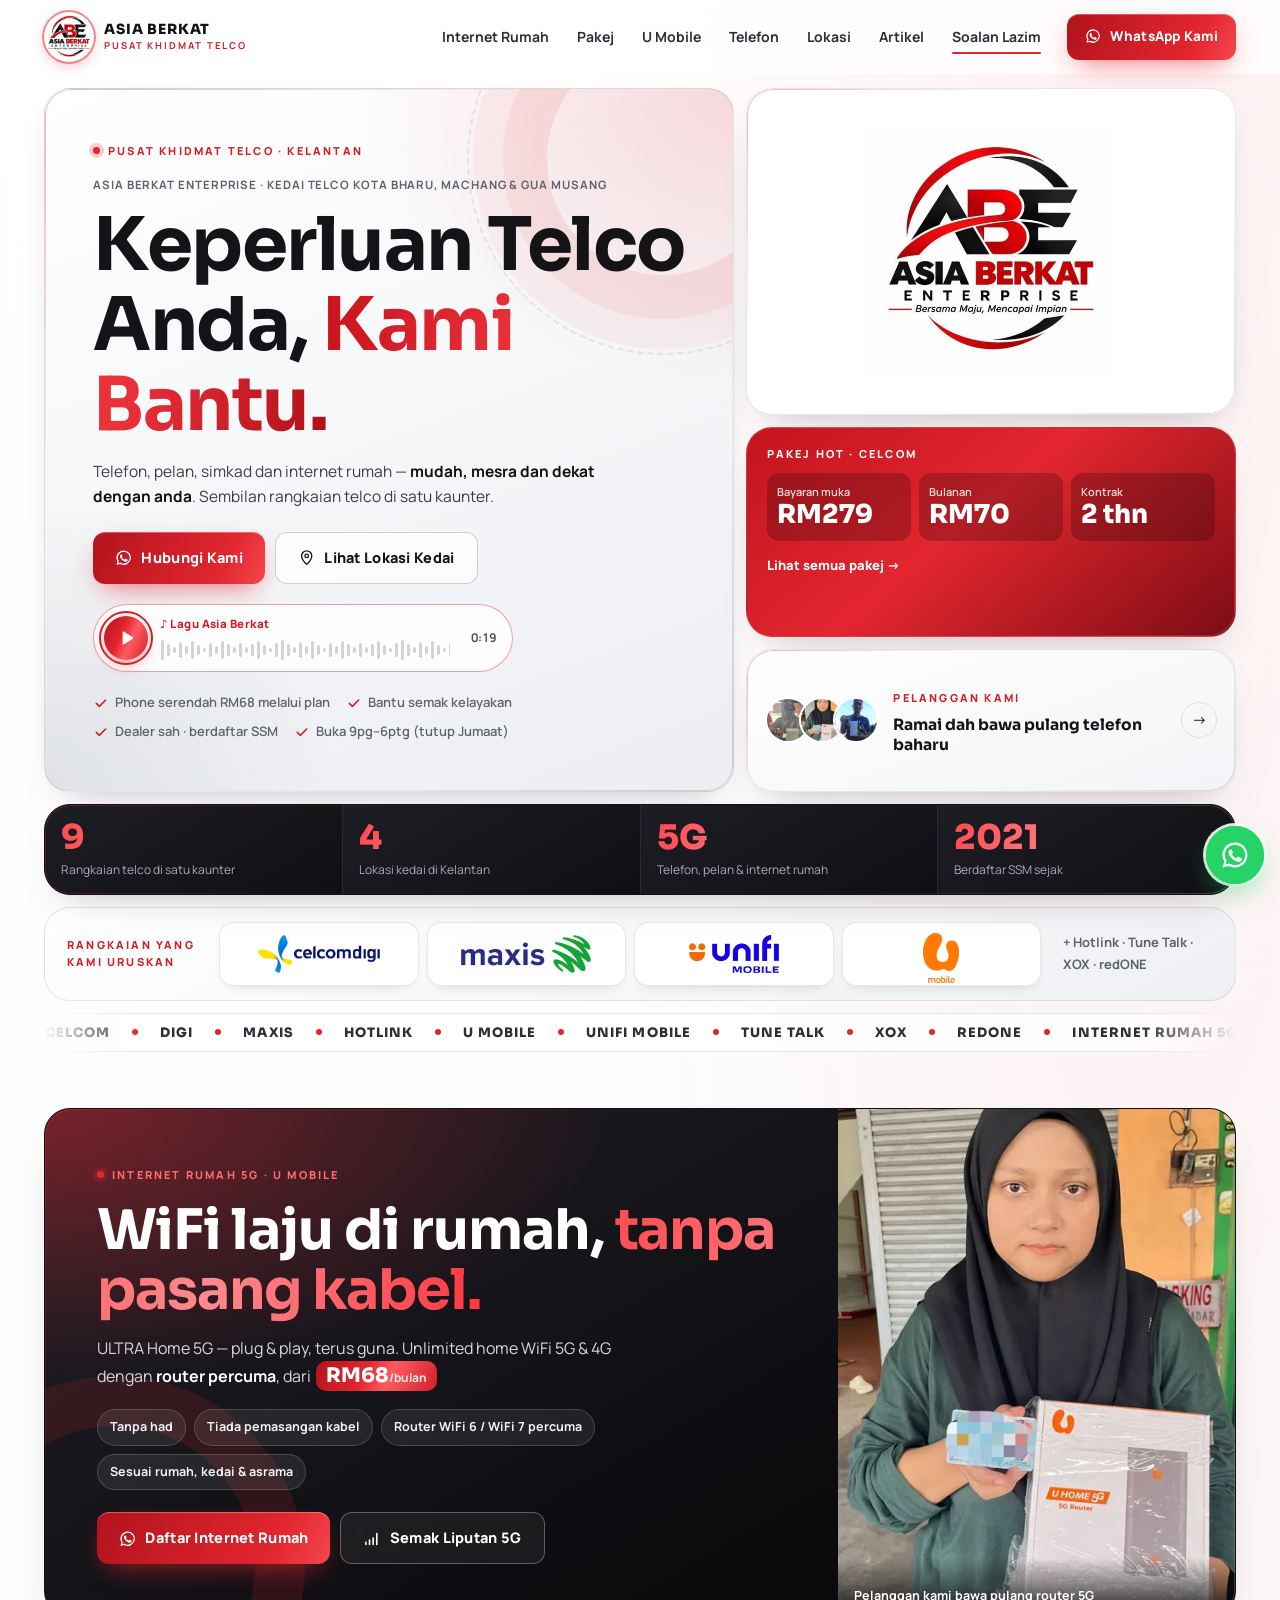
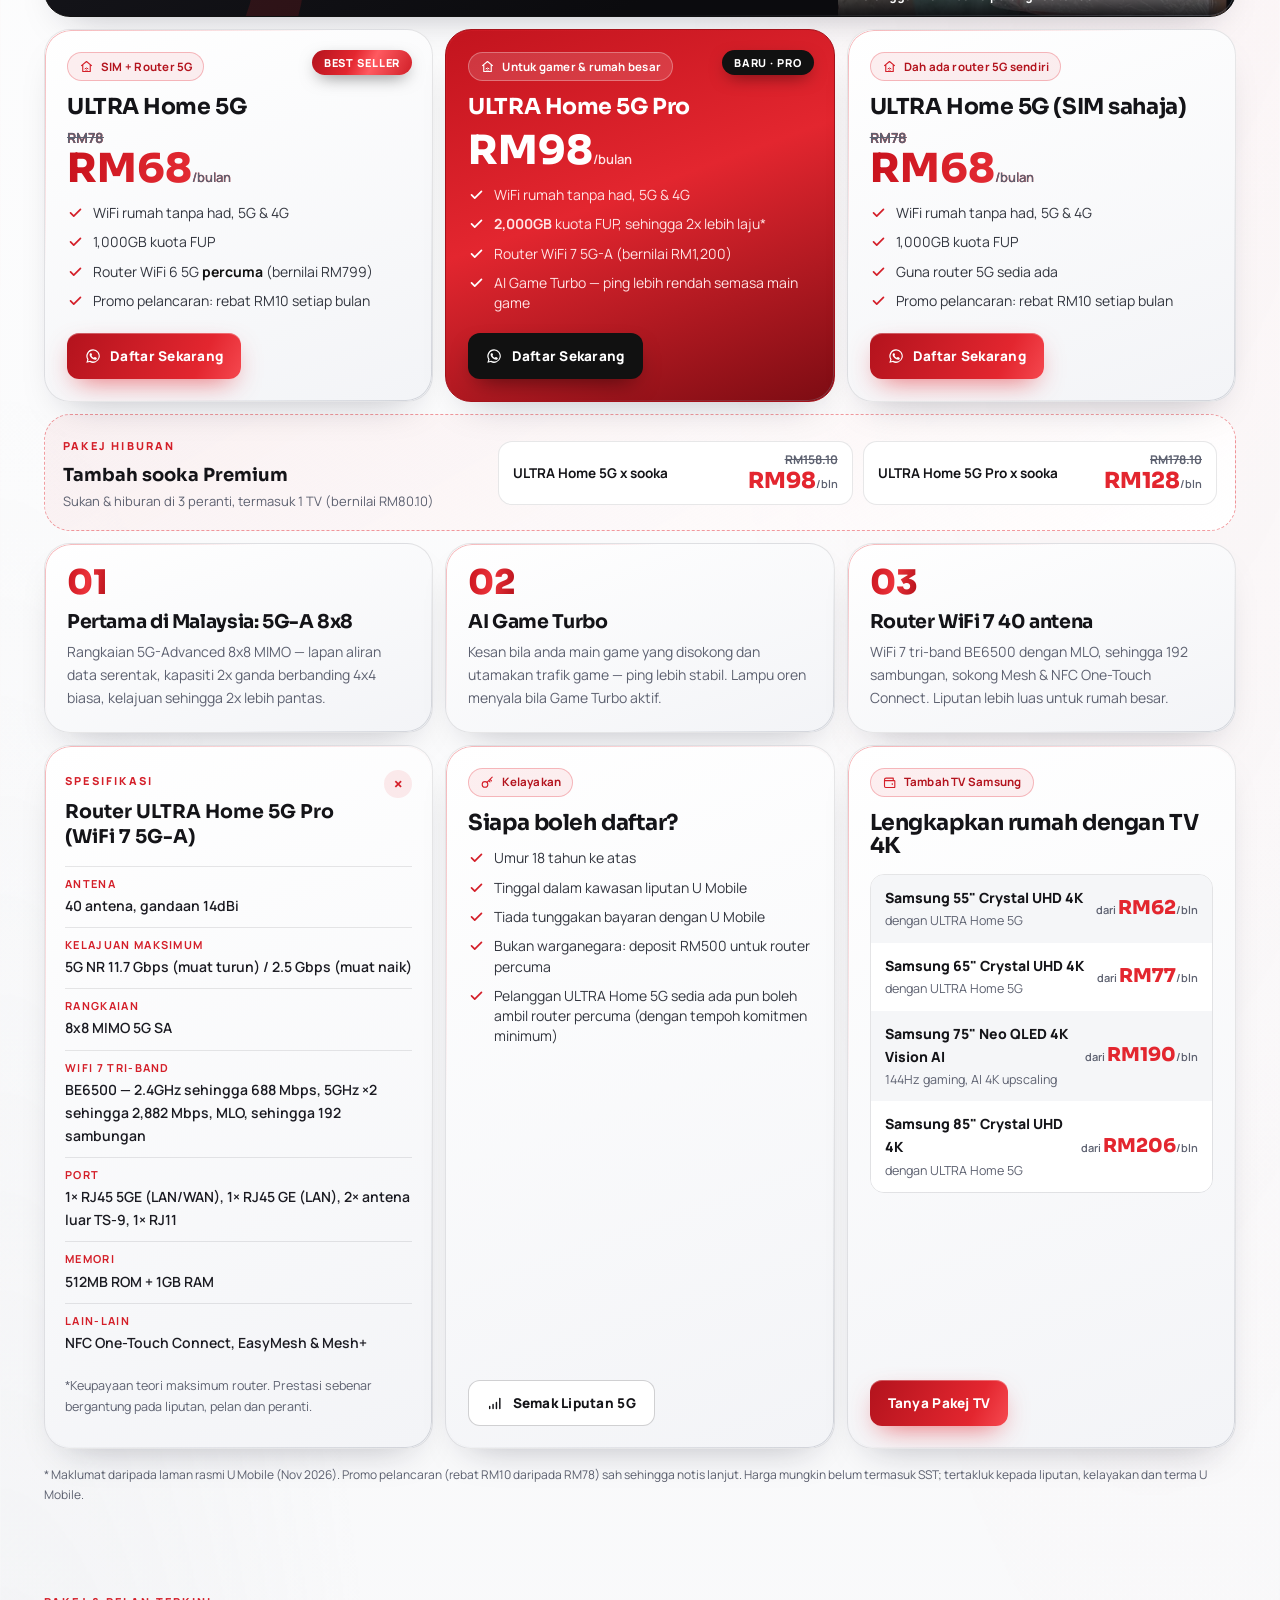
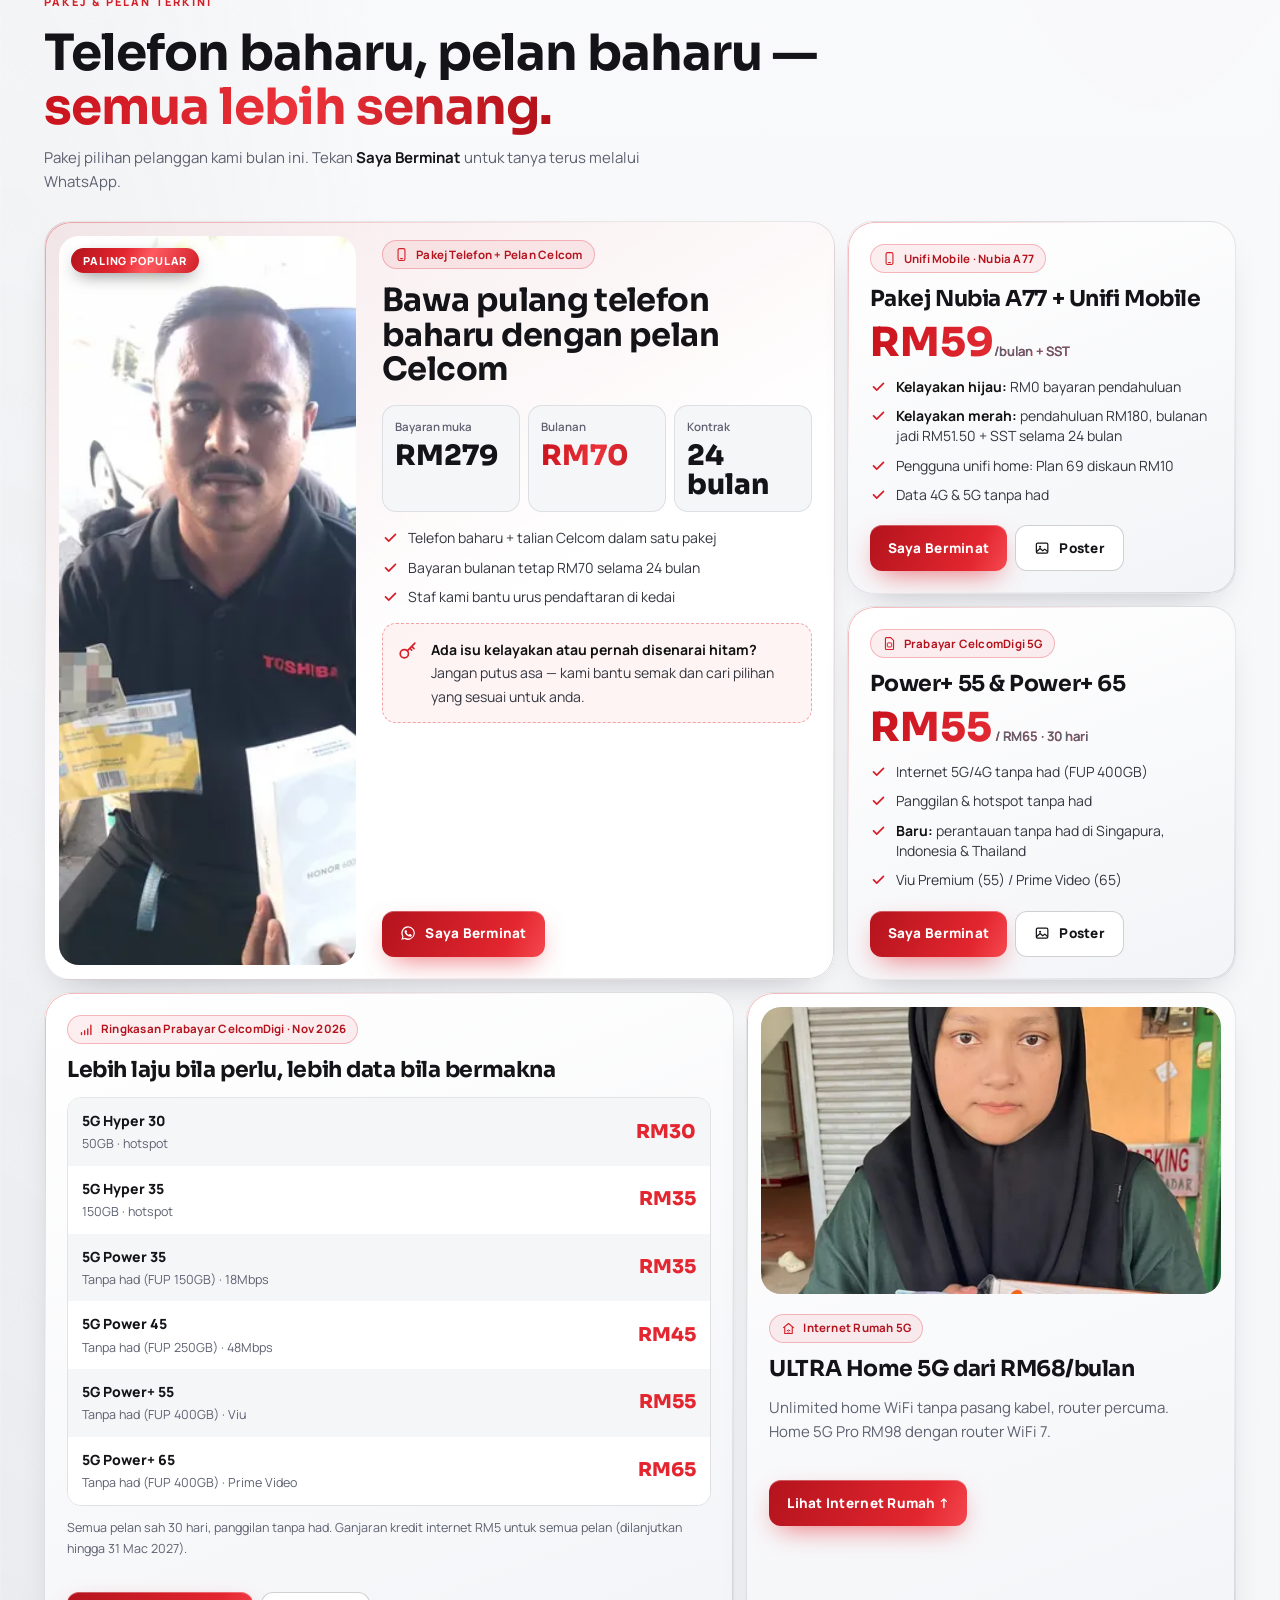
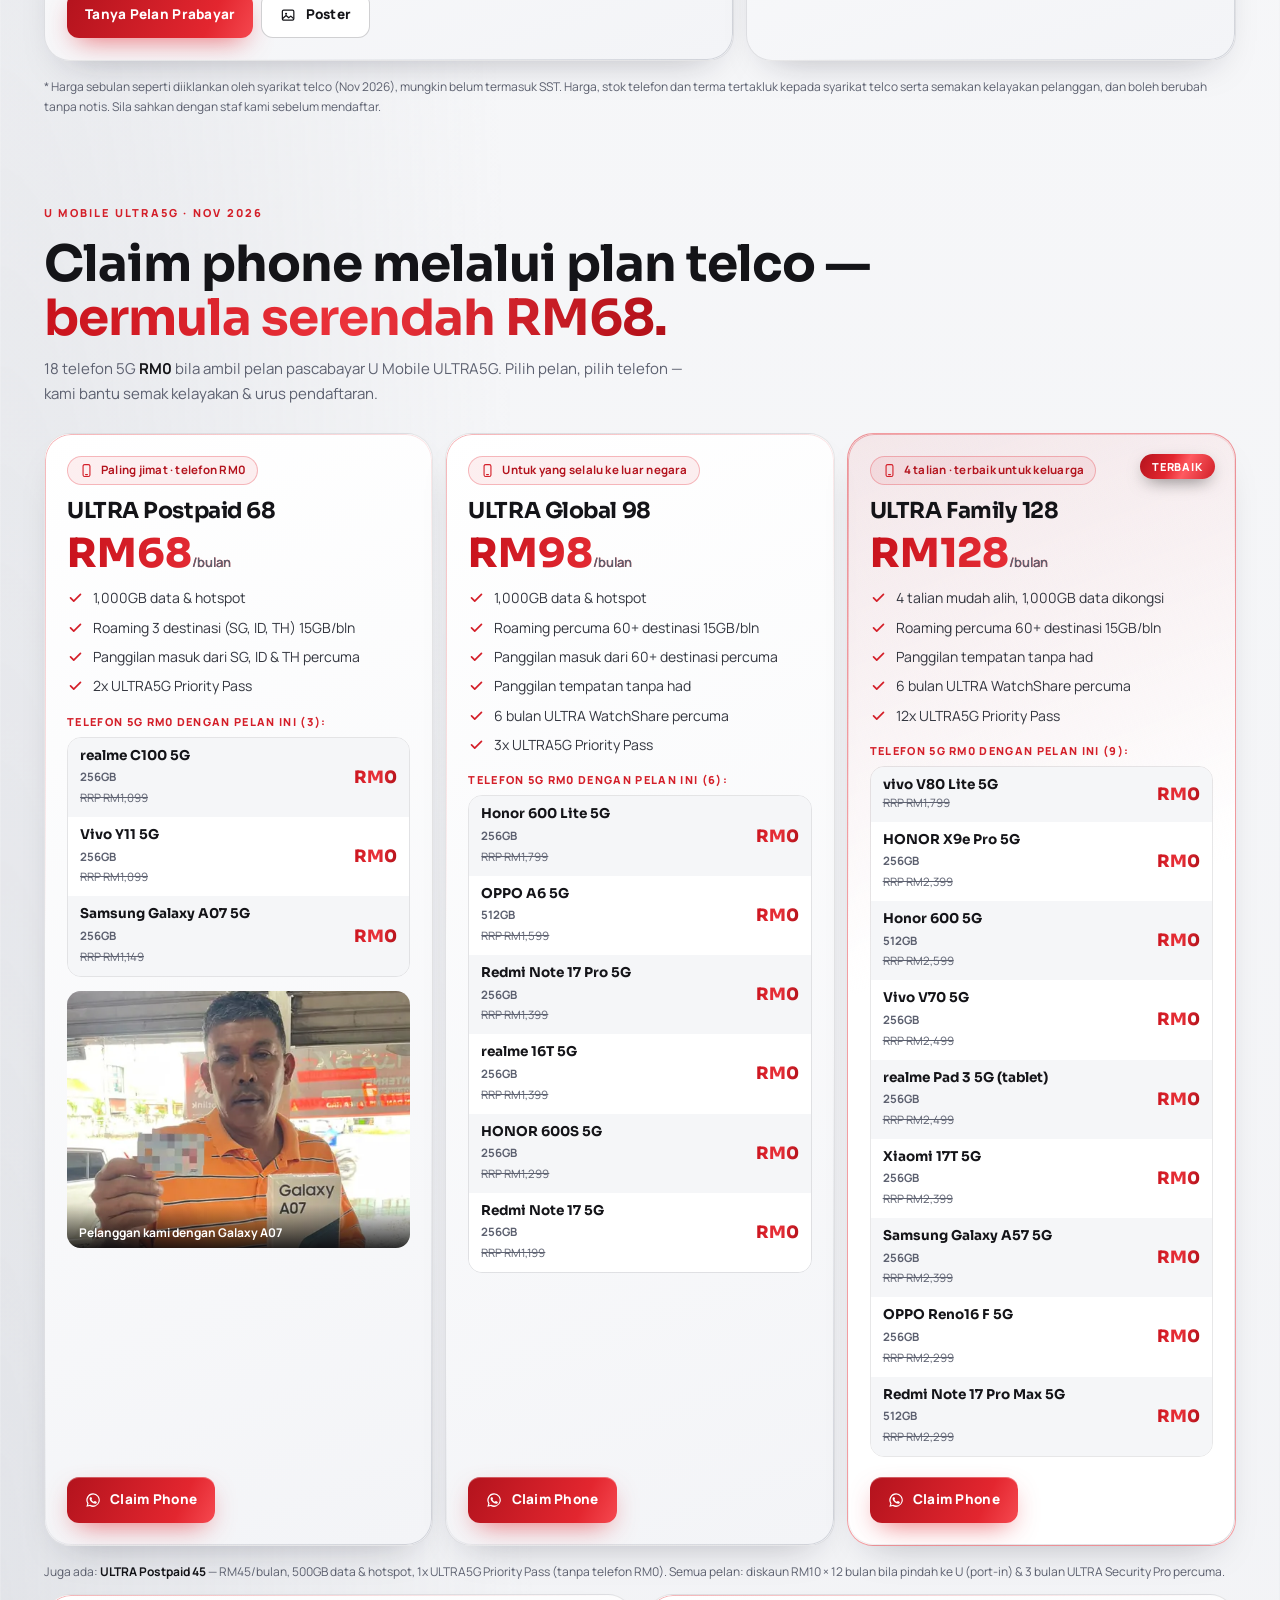
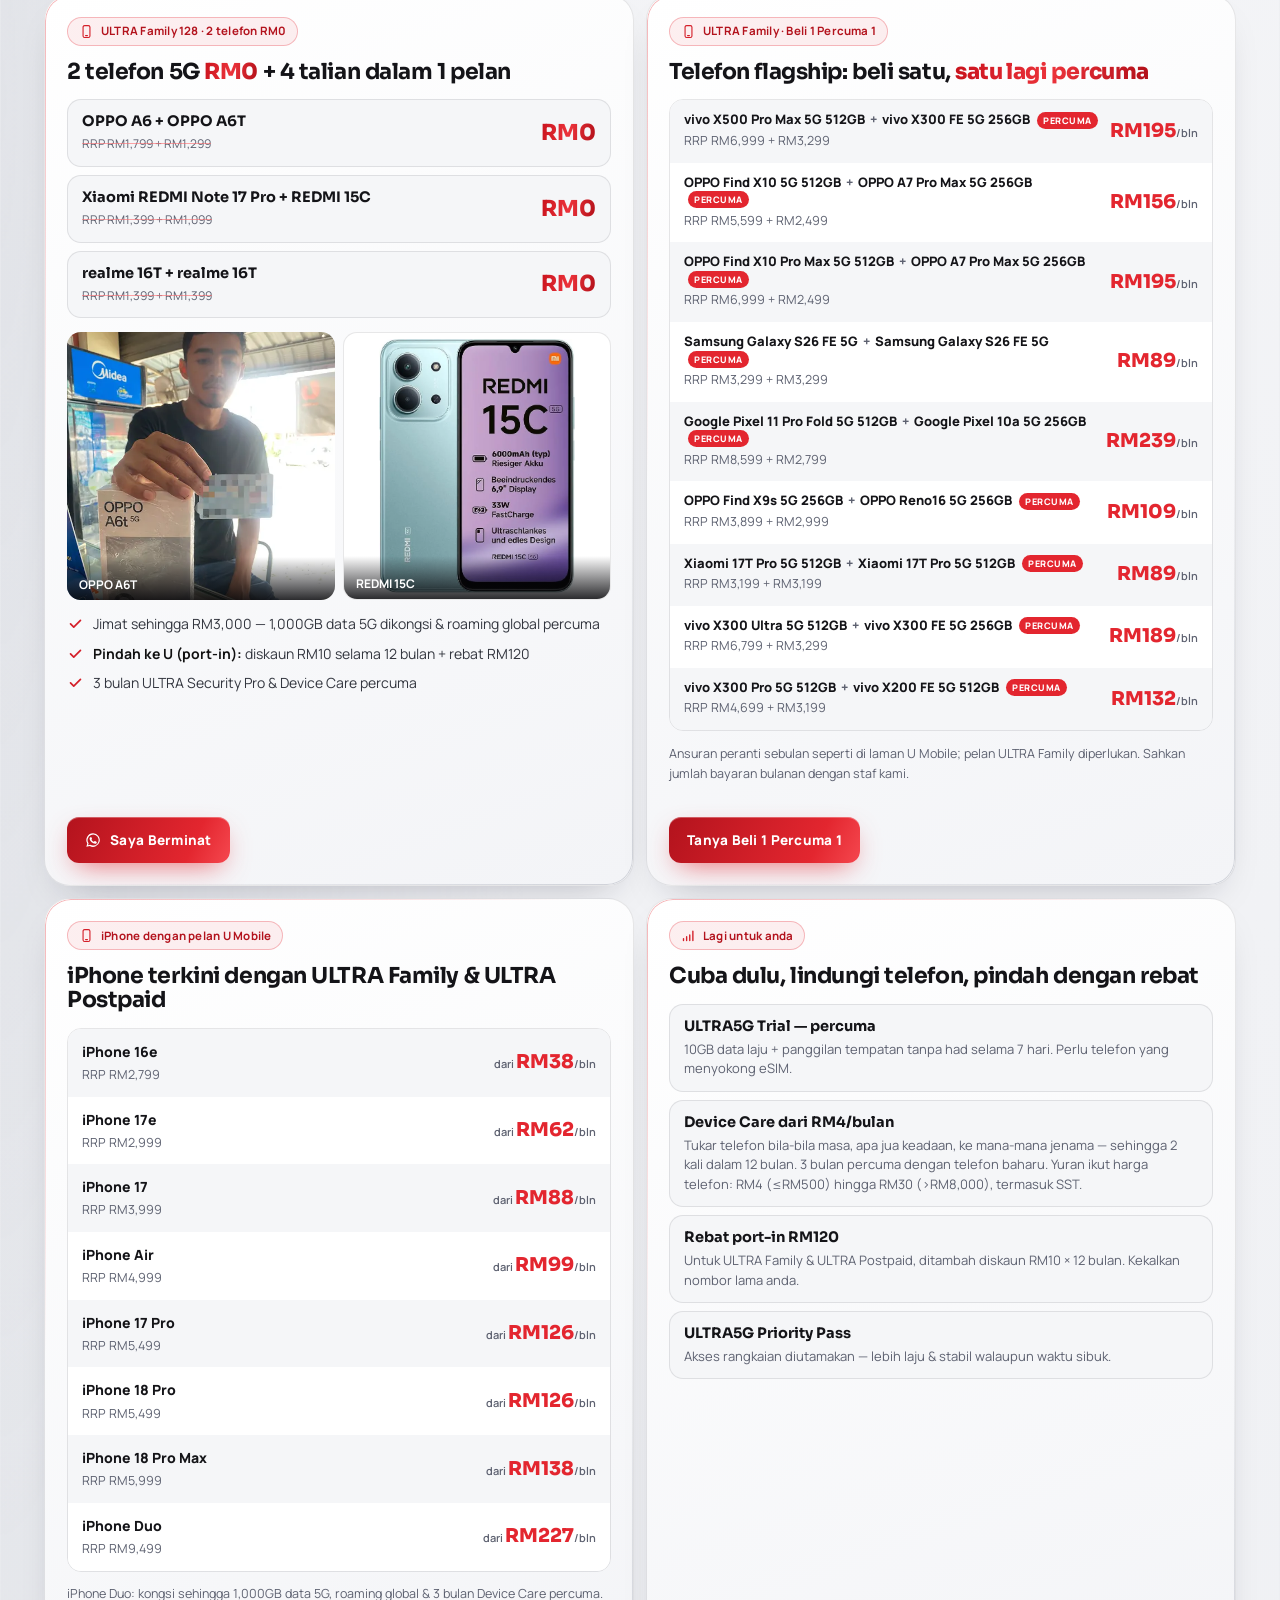
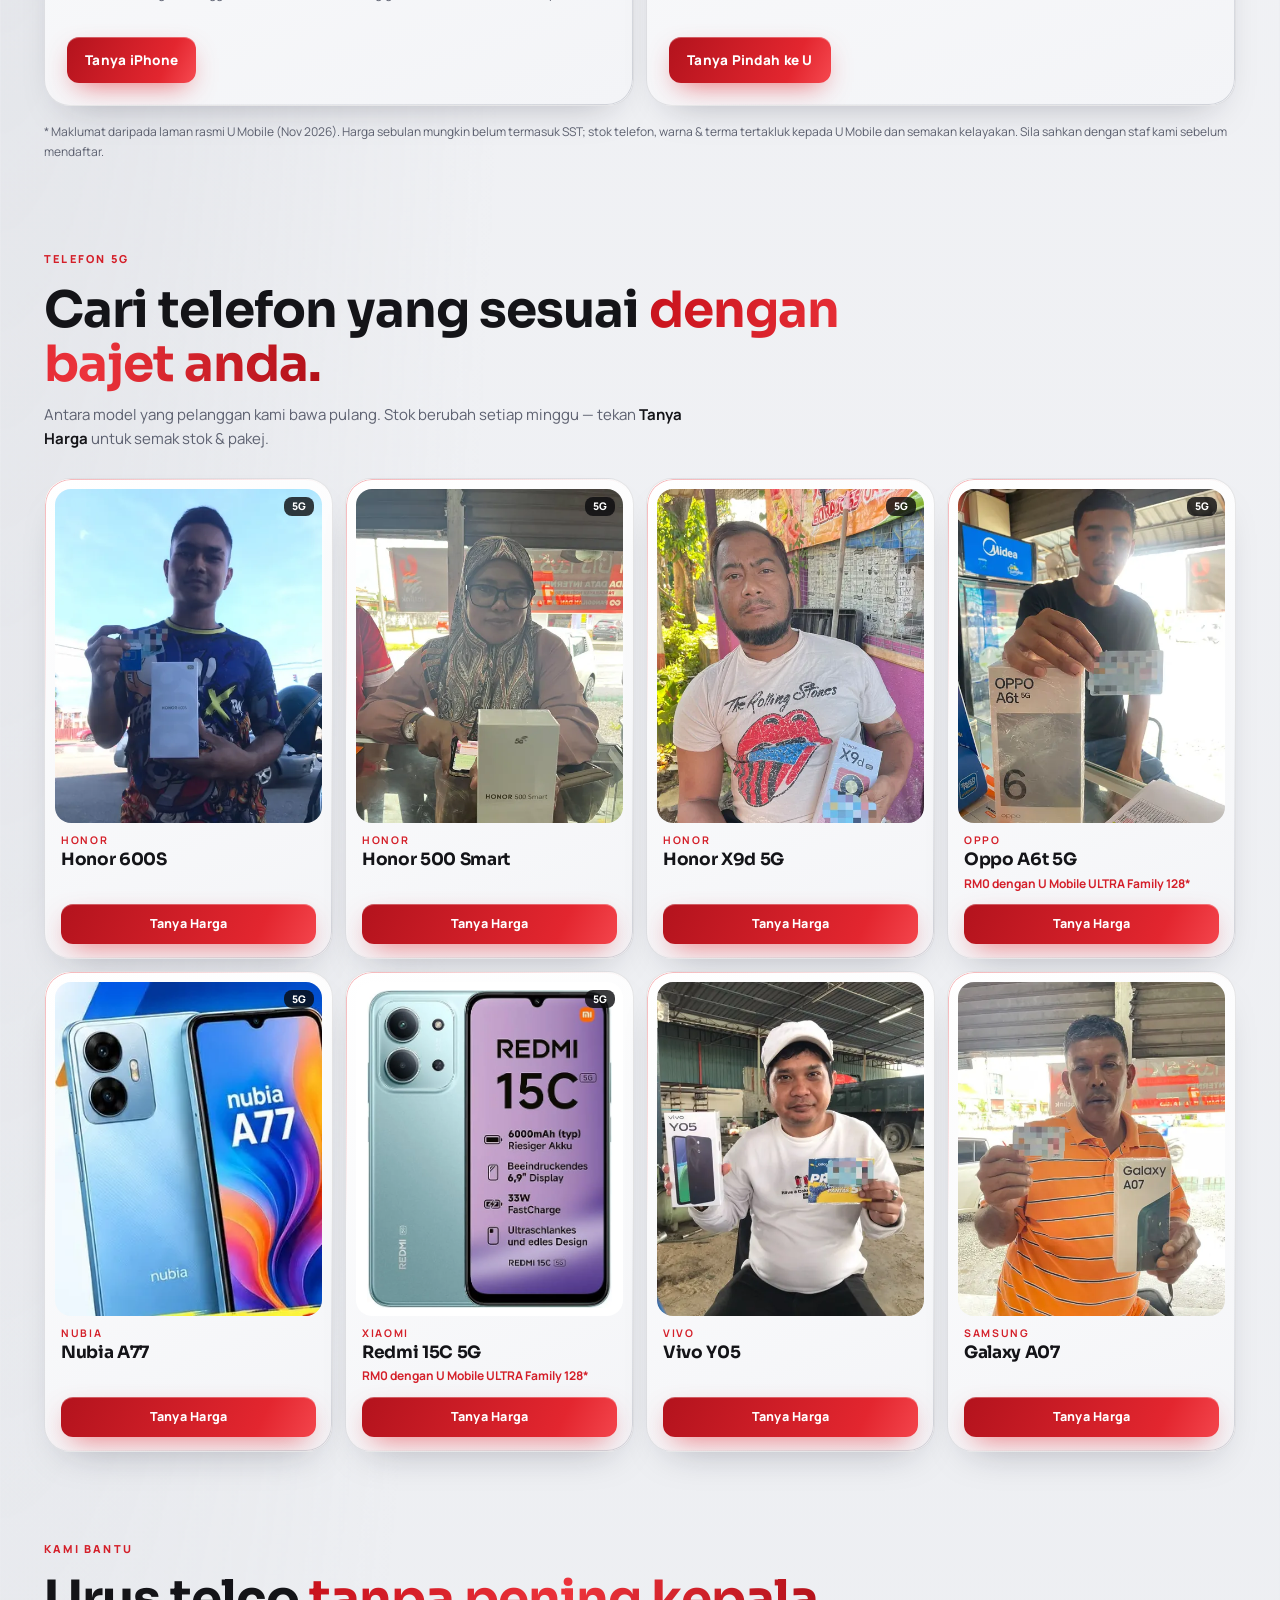
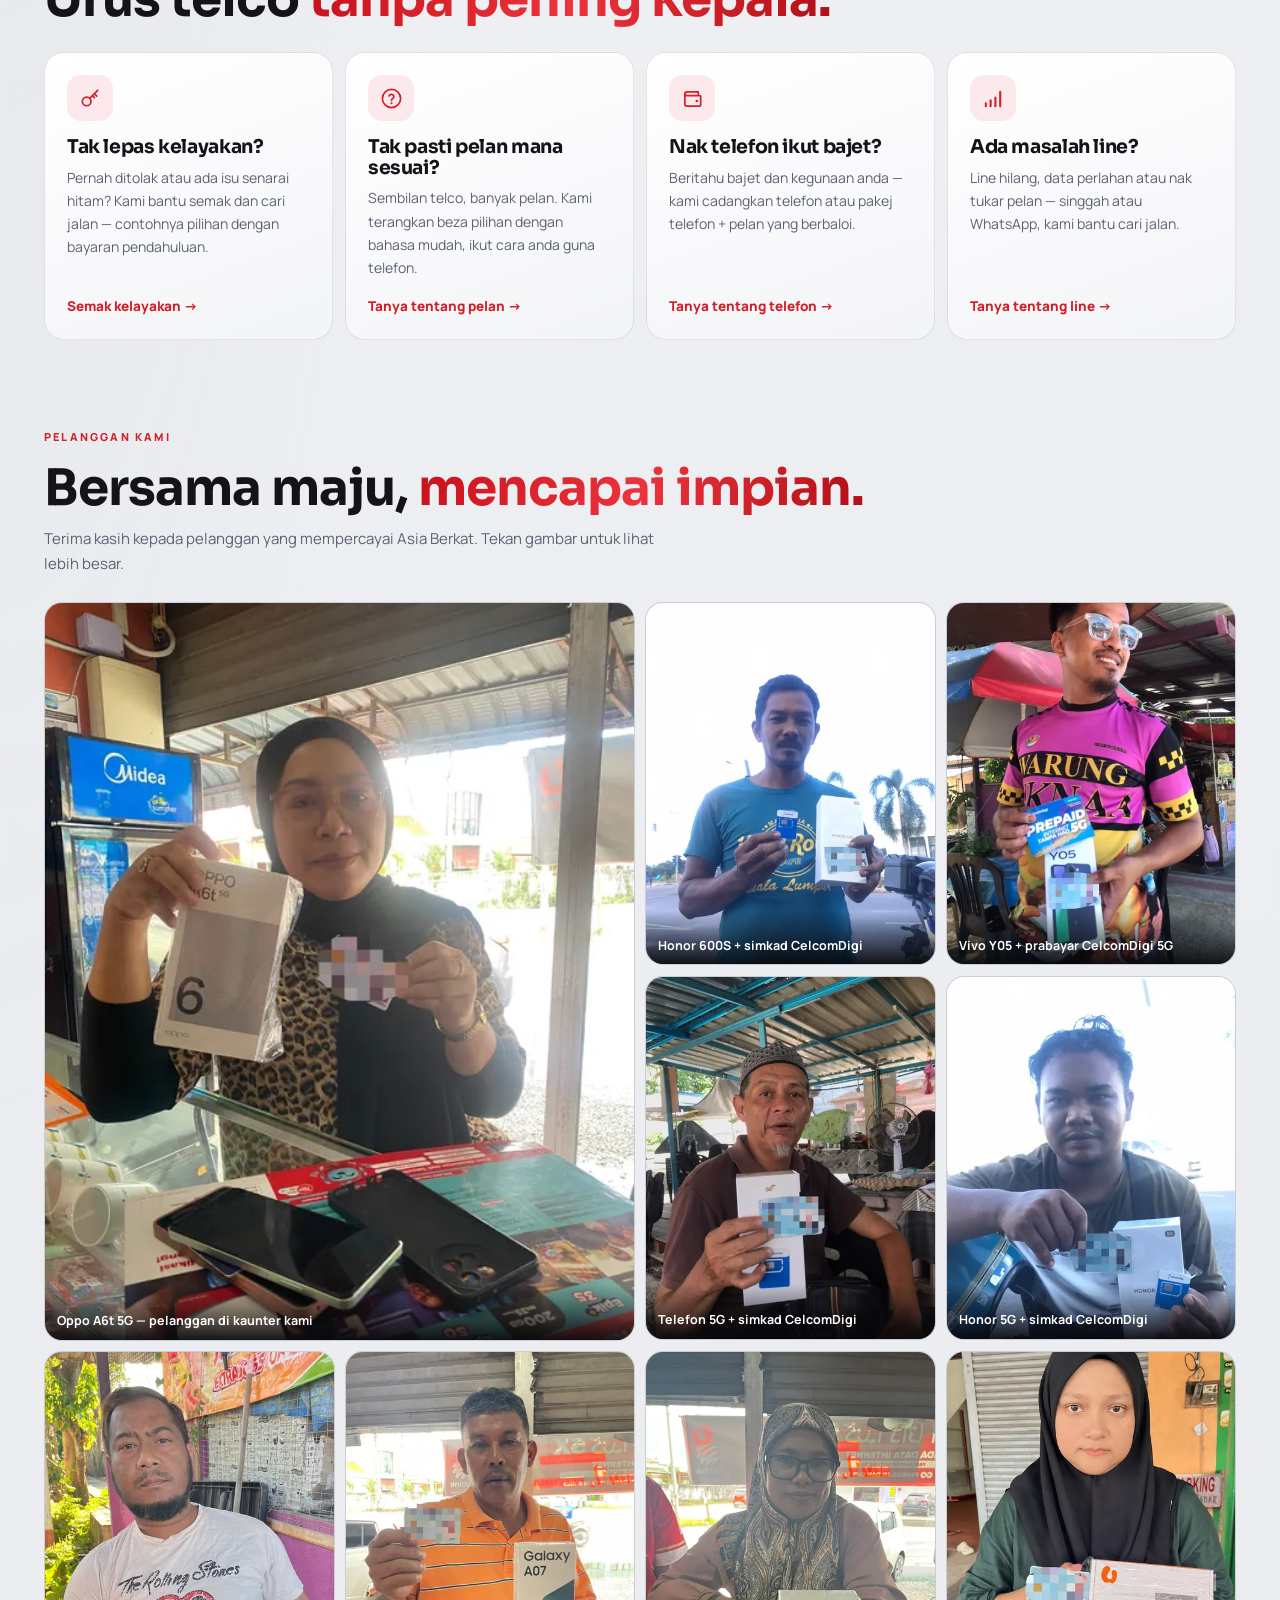
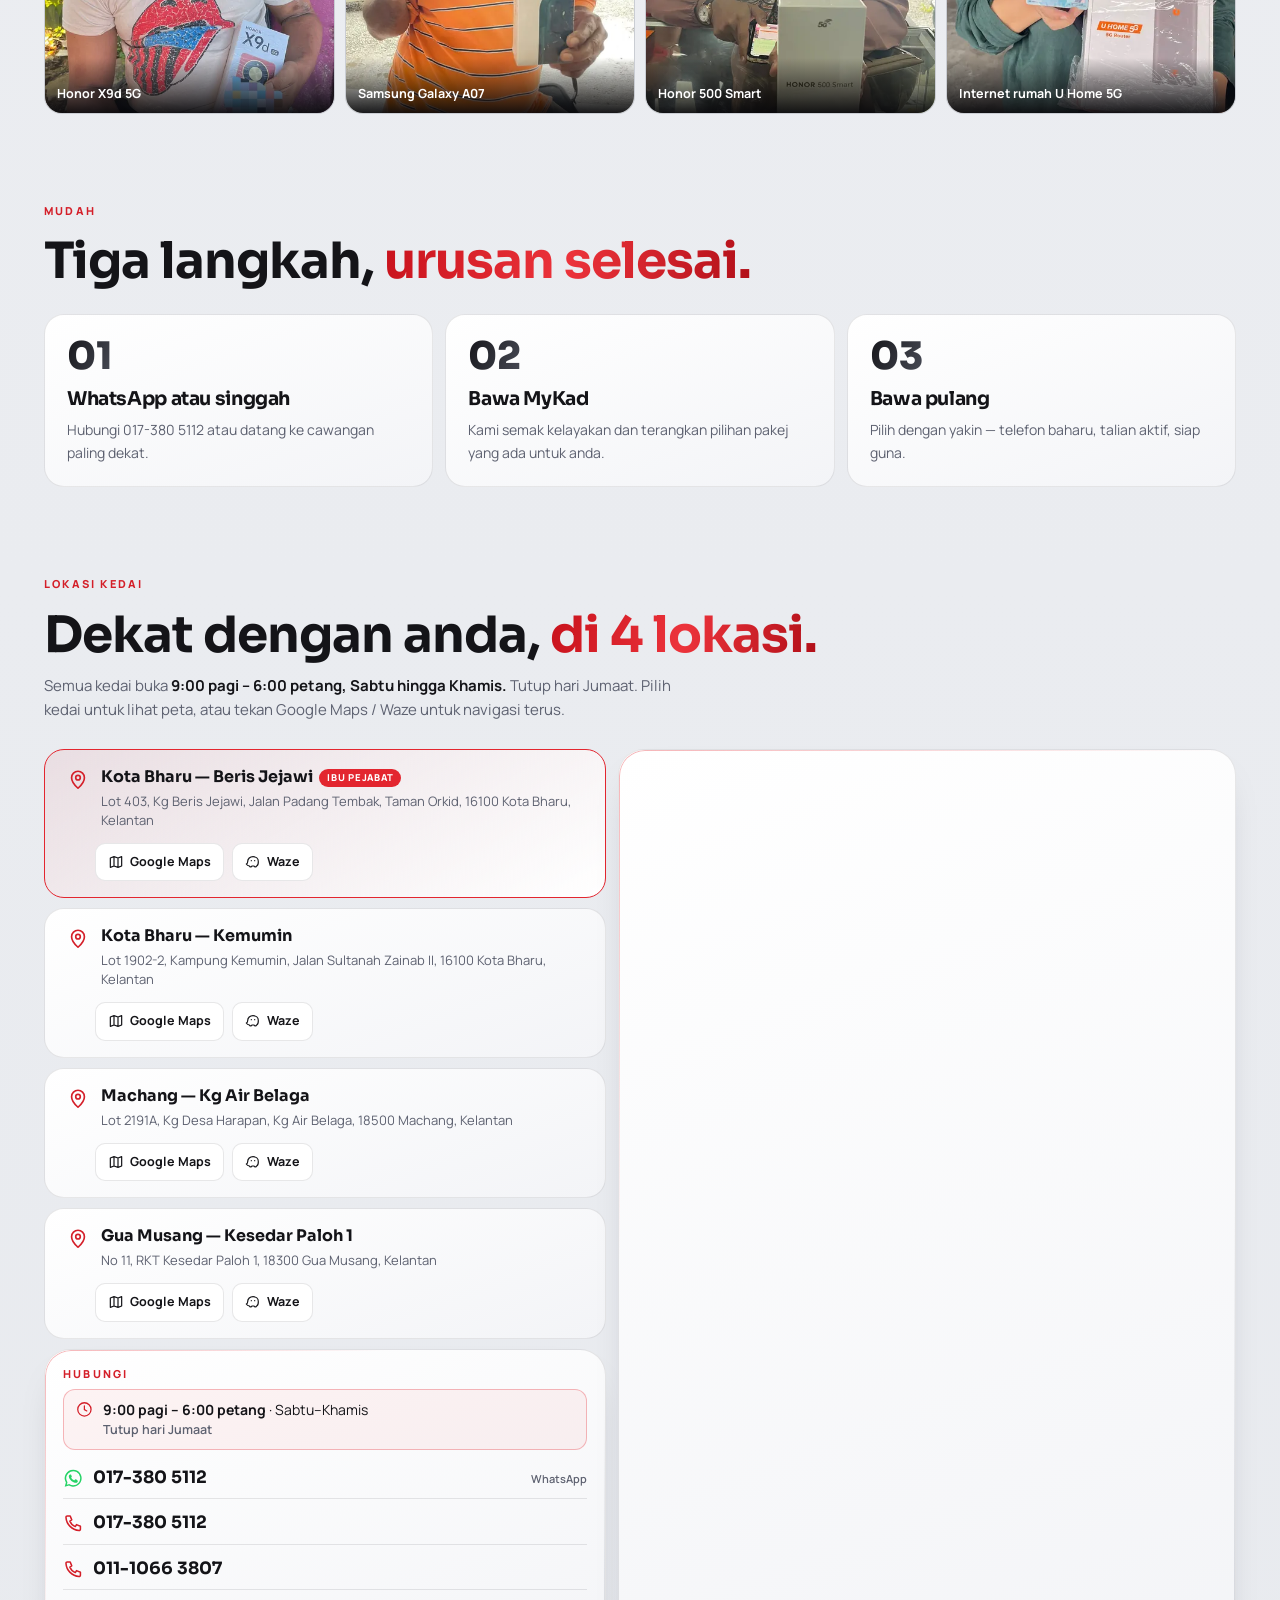
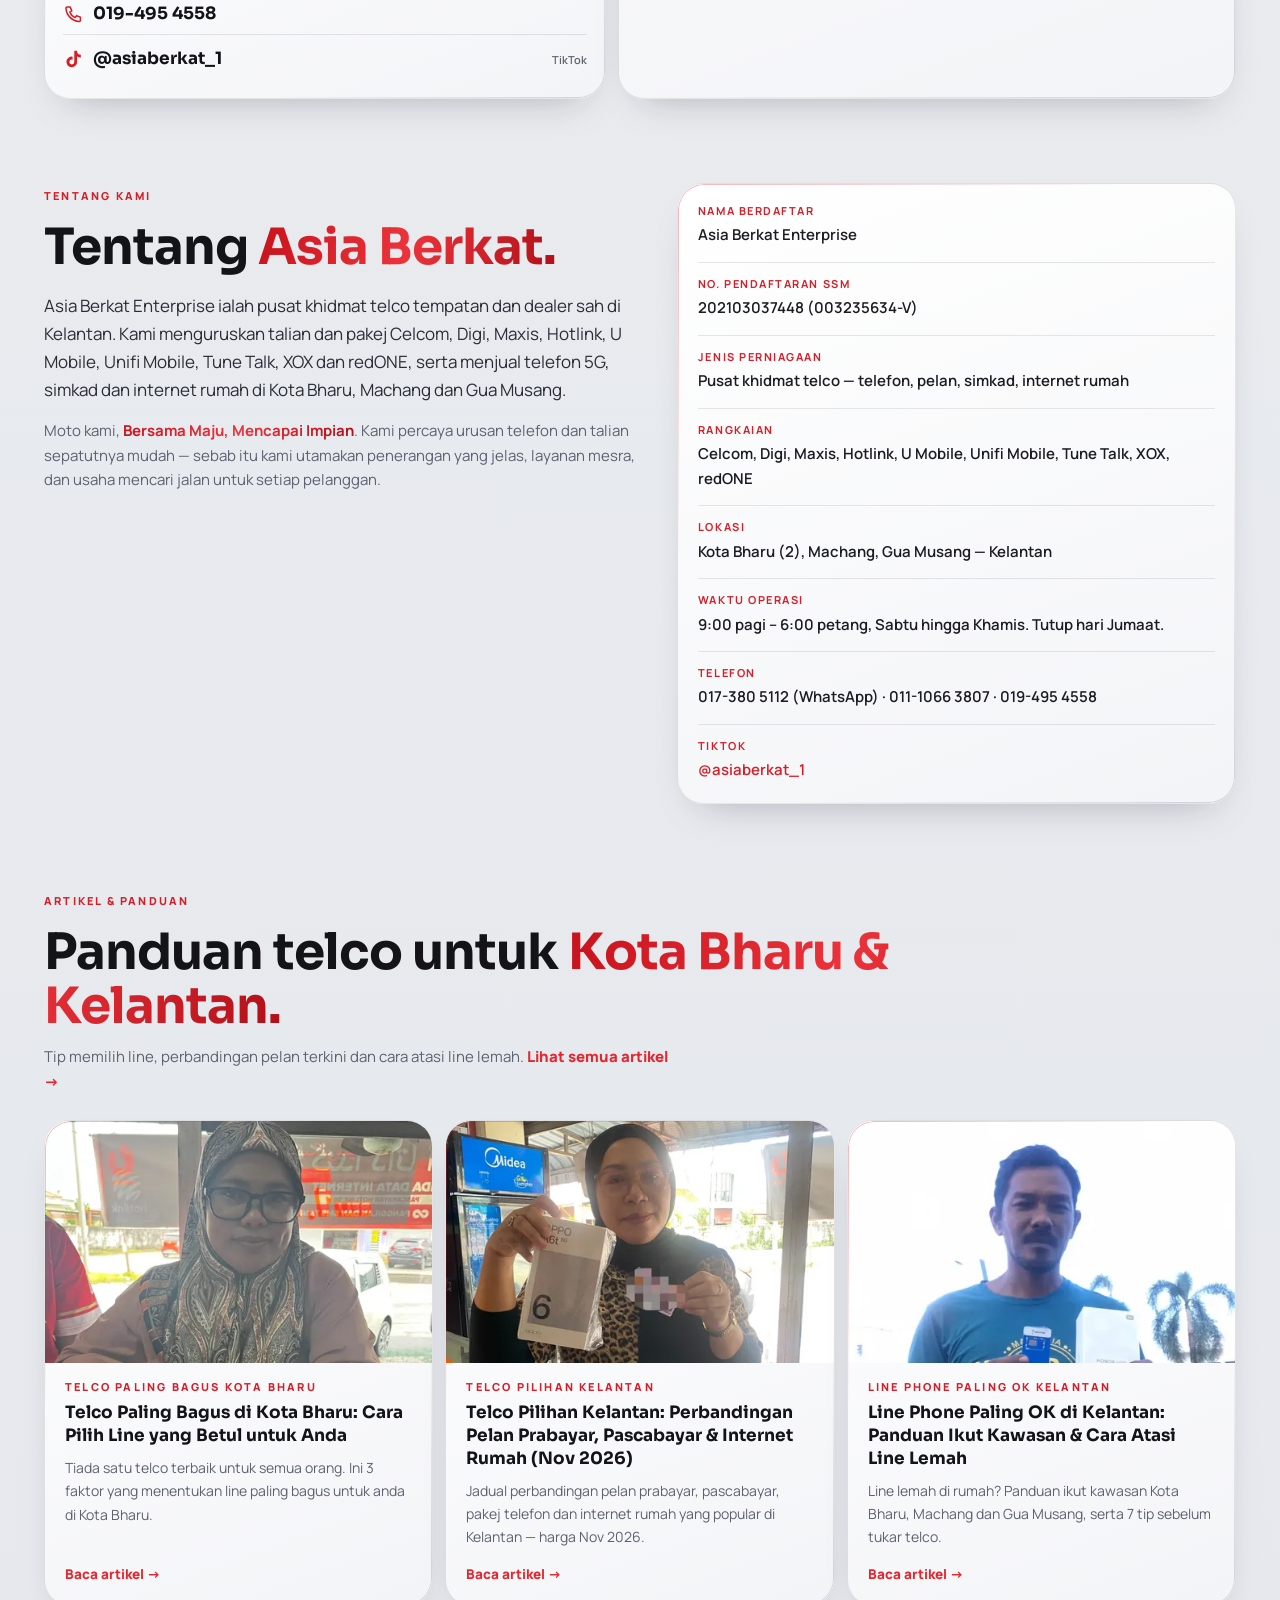
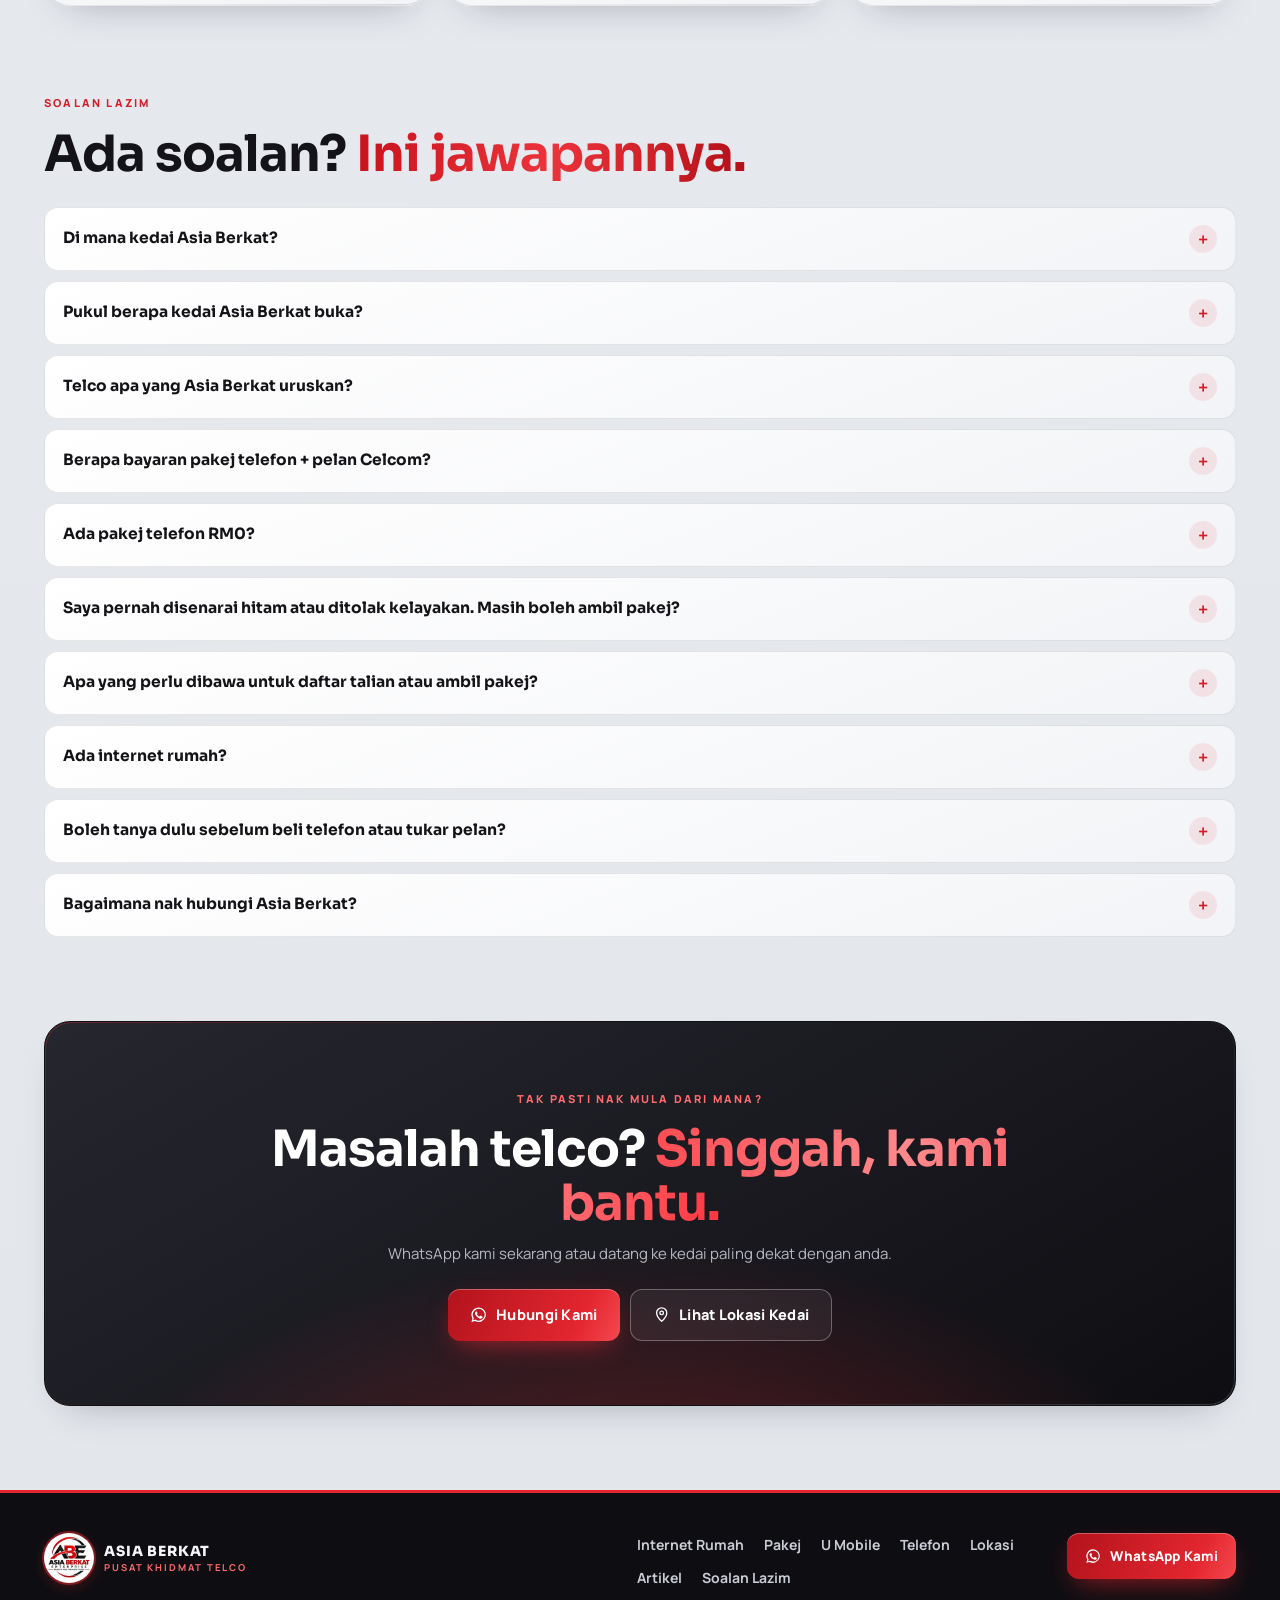
==== commit 24d6ed1d: "Tambah 3 artikel SEO telco Kelantan + halaman /artikel/ - /artikel/telco-paling-bagus-kota-bharu/ (t" ====
--- a/index.html
+++ b/index.html
@@ -33,7 +33,7 @@
 <link rel="preconnect" href="https://fonts.gstatic.com" crossorigin>
 <link rel="preload" as="style" href="https://fonts.googleapis.com/css2?family=Sora:wght@600;700;800&family=Manrope:wght@400;500;600;700;800&display=swap" onload="this.onload=null;this.rel='stylesheet'">
 <noscript><link rel="stylesheet" href="https://fonts.googleapis.com/css2?family=Sora:wght@600;700;800&family=Manrope:wght@400;500;600;700;800&display=swap"></noscript>
-<link rel="stylesheet" href="css/style.css?v=20261122-10">
+<link rel="stylesheet" href="css/style.css?v=20261122-11">
 <script>document.documentElement.classList.add('js')</script>
 <script type="application/ld+json">
 {
@@ -382,8 +382,8 @@
       <a href="#pakej">Pakej</a>
       <a href="#umobile">U Mobile</a>
       <a href="#telefon">Telefon</a>
-      <a href="#pelanggan">Pelanggan</a>
       <a href="#lokasi">Lokasi</a>
+      <a href="artikel/">Artikel</a>
       <a href="#soalan">Soalan Lazim</a>
       <a class="btn btn--red menu__cta" href="https://wa.me/60173805112?text=Hai%20Asia%20Berkat%2C%20saya%20nak%20bertanya%20tentang%20urusan%20telco." data-wa target="_blank" rel="noopener"><svg class="ico" aria-hidden="true"><use href="#i-wa"/></svg> WhatsApp Kami</a>
     </nav>
@@ -944,6 +944,29 @@
   </div>
 </section>
 
+<!-- ============ ARTIKEL ============ -->
+<section class="section wrap" id="artikel" aria-labelledby="artikel-h">
+  <div class="head reveal">
+    <span class="eyebrow">Artikel &amp; Panduan</span>
+    <h2 id="artikel-h">Panduan telco untuk <em>Kota Bharu &amp; Kelantan.</em></h2>
+    <p class="sub">Tip memilih line, perbandingan pelan terkini dan cara atasi line lemah. <a class="link-red" href="artikel/">Lihat semua artikel →</a></p>
+  </div>
+  <div class="acards">
+    <a class="tile acard acard--img reveal" style="--d:0.00s" href="artikel/telco-paling-bagus-kota-bharu/">
+      <img src="assets/img/c-honor500smart-480.webp" width="480" height="600" alt="Pelanggan Asia Berkat di kaunter kedai telco Kota Bharu dengan telefon Honor 500 Smart" loading="lazy">
+      <div><span class="eyebrow">Telco paling bagus kota bharu</span><b>Telco Paling Bagus di Kota Bharu: Cara Pilih Line yang Betul untuk Anda</b><p>Tiada satu telco terbaik untuk semua orang. Ini 3 faktor yang menentukan line paling bagus untuk anda di Kota Bharu.</p><span class="acard__go">Baca artikel →</span></div>
+    </a>
+    <a class="tile acard acard--img reveal" style="--d:0.06s" href="artikel/telco-pilihan-kelantan/">
+      <img src="assets/img/c-oppoa6t-a-480.webp" width="480" height="600" alt="Pelanggan Asia Berkat di Kelantan dengan telefon OPPO A6t baharu" loading="lazy">
+      <div><span class="eyebrow">Telco pilihan kelantan</span><b>Telco Pilihan Kelantan: Perbandingan Pelan Prabayar, Pascabayar &amp; Internet Rumah (Nov 2026)</b><p>Jadual perbandingan pelan prabayar, pascabayar, pakej telefon dan internet rumah yang popular di Kelantan — harga Nov 2026.</p><span class="acard__go">Baca artikel →</span></div>
+    </a>
+    <a class="tile acard acard--img reveal" style="--d:0.12s" href="artikel/line-phone-paling-ok-kelantan/">
+      <img src="assets/img/c-honor600s-b-480.webp" width="480" height="600" alt="Pelanggan Asia Berkat dengan telefon Honor 600S dan simkad CelcomDigi" loading="lazy">
+      <div><span class="eyebrow">Line phone paling ok kelantan</span><b>Line Phone Paling OK di Kelantan: Panduan Ikut Kawasan &amp; Cara Atasi Line Lemah</b><p>Line lemah di rumah? Panduan ikut kawasan Kota Bharu, Machang dan Gua Musang, serta 7 tip sebelum tukar telco.</p><span class="acard__go">Baca artikel →</span></div>
+    </a>
+  </div>
+</section>
+
 <!-- ============ SOALAN LAZIM ============ -->
 <section class="section wrap" id="soalan" aria-labelledby="soalan-h">
   <div class="head reveal">
@@ -987,7 +1010,7 @@
       <p class="muted foot__reg">Asia Berkat Enterprise · SSM 202103037448 (003235634-V)<br>Lot 403 Kg Beris Jejawi, Jalan Padang Tembak, Taman Orkid, 16100 Kota Bharu, Kelantan<br>Buka 9:00 pagi – 6:00 petang · Tutup hari Jumaat<br><a href="tel:+60173805112">017-380 5112</a> · <a href="tel:+601110663807">011-1066 3807</a> · <a href="tel:+60194954558">019-495 4558</a><br><a class="foot__tt" href="https://www.tiktok.com/@asiaberkat_1" target="_blank" rel="noopener"><svg class="ico" aria-hidden="true"><use href="#i-tiktok"/></svg> TikTok @asiaberkat_1</a></p>
     </div>
     <nav class="foot__nav" aria-label="Pautan footer">
-      <a href="#internet">Internet Rumah</a><a href="#pakej">Pakej</a><a href="#umobile">U Mobile</a><a href="#telefon">Telefon</a><a href="#lokasi">Lokasi</a><a href="#soalan">Soalan Lazim</a>
+      <a href="#internet">Internet Rumah</a><a href="#pakej">Pakej</a><a href="#umobile">U Mobile</a><a href="#telefon">Telefon</a><a href="#lokasi">Lokasi</a><a href="artikel/">Artikel</a><a href="#soalan">Soalan Lazim</a>
     </nav>
     <a class="btn btn--red" href="https://wa.me/60173805112?text=Hai%20Asia%20Berkat%2C%20saya%20nak%20bertanya%20tentang%20urusan%20telco." data-wa target="_blank" rel="noopener"><svg class="ico" aria-hidden="true"><use href="#i-wa"/></svg> WhatsApp Kami</a>
   </div>
--- a/css/style.css
+++ b/css/style.css
@@ -636,3 +636,60 @@
   .pk--hinfo .specs{grid-column:span 4;align-self:start}
   .pk--hinfo .hinfo{grid-column:span 4}
 }
+
+/* ---------- Artikel ---------- */
+.art-wrap{padding-top:18px;padding-bottom:20px}
+.crumbs{display:flex;flex-wrap:wrap;gap:6px;align-items:center;font-size:13px;color:var(--muted);margin:6px 0 18px}
+.crumbs a{color:#2c2f38;font-weight:700}
+.crumbs a:hover{color:var(--red)}
+.art{max-width:780px;margin:0 auto}
+.art__head h1{font-size:clamp(30px,6vw,46px);margin-top:14px}
+.art__head--list{max-width:780px;margin:0 auto 26px}
+.art__head--list h1{font-size:clamp(32px,6.4vw,52px)}
+.art__meta{color:var(--muted);font-size:13.5px;margin:12px 0 0}
+.art__meta strong{color:#141418}
+.art__img{margin:22px 0 0;border-radius:var(--r-xl);overflow:hidden;background:#e9ebef;box-shadow:var(--shadow);position:relative}
+.art__img img{width:100%;aspect-ratio:16/10;object-fit:cover;object-position:50% 30%}
+.art__img figcaption{position:absolute;inset:auto 0 0 0;padding:26px 16px 10px;background:linear-gradient(0deg,rgba(7,7,10,.8),transparent);color:#fff;font-size:12.5px;font-weight:600}
+.art__body{font-size:16.5px;line-height:1.8;color:#24262e}
+.art__body h2{font-size:clamp(22px,4.4vw,28px);margin:38px 0 10px;line-height:1.2}
+.art__body p{margin:12px 0}
+.art__body ul,.art__body ol{margin:12px 0;padding-left:22px}
+.art__body li{margin:7px 0}
+.art__body li::marker{color:var(--red);font-weight:800}
+.art__body a{color:var(--red);font-weight:700;text-decoration:underline;text-underline-offset:3px}
+.art__body strong{color:#111}
+.art__lead{font-size:18px;color:#2a2d36;margin-top:24px!important}
+.art__table{margin:16px 0;overflow-x:auto;border:1px solid var(--line);border-radius:16px;background:#fff;-webkit-overflow-scrolling:touch}
+.art__table table{width:100%;border-collapse:collapse;font-size:14.5px;line-height:1.45;min-width:480px}
+.art__table th{background:#141418;color:#fff;text-align:left;padding:11px 14px;font:700 12.5px/1.3 var(--f-body);letter-spacing:.04em}
+.art__table td{padding:11px 14px;border-top:1px solid var(--line);vertical-align:top}
+.art__table tr:nth-child(even) td{background:#f5f6f8}
+.art__table td:last-child{font-weight:800;color:var(--red);white-space:nowrap}
+.art__cta{display:grid;gap:16px;margin:36px 0 0;padding:24px;border-radius:var(--r-xl);color:#fff;background:radial-gradient(ellipse 80% 90% at 0% 0%,rgba(227,38,47,.45),transparent 60%),linear-gradient(150deg,#1f1f27,#0b0b0e 70%)}
+.art__cta .eyebrow{color:#ff6b6f}
+.art__cta b{display:block;margin-top:8px;font:700 22px/1.25 var(--f-head)}
+.art__cta p{margin:8px 0 0;color:#c9ccd4;font-size:14.5px}
+.art__cta-btns{display:flex;flex-wrap:wrap;gap:10px}
+.art__cta .btn--line{background:rgba(255,255,255,.06);color:#fff;border-color:rgba(255,255,255,.3)}
+.art__faq{margin-top:36px}
+.art__faq h2{font-size:clamp(22px,4.4vw,28px);margin-bottom:14px}
+.art__note{color:var(--muted);font-size:12.5px;margin:20px 0 0}
+.art__more{max-width:1100px;margin:56px auto 0}
+.art__more h2{font-size:24px;margin-bottom:14px}
+.acards{display:grid;gap:12px;grid-template-columns:minmax(0,1fr)}
+.acard{display:flex;flex-direction:column;padding:20px;transition:transform .35s var(--ease),border-color .35s}
+.acard:hover{transform:translateY(-4px);border-color:var(--line-red)}
+.acard b{display:block;margin-top:10px;font:700 17px/1.35 var(--f-head);color:#141418}
+.acard p{margin:8px 0 0;color:var(--muted);font-size:14px}
+.acard__go{margin-top:auto;padding-top:14px;font-weight:800;font-size:13.5px;color:var(--red)}
+.acard--img{padding:0}
+.acard--img img{width:100%;aspect-ratio:16/10;object-fit:cover;object-position:50% 30%}
+.acard--img > div{display:flex;flex-direction:column;flex:1;padding:18px 20px 20px}
+@media (min-width:700px){
+  .acards{grid-template-columns:repeat(2,minmax(0,1fr))}
+  .acards--list,#artikel .acards{grid-template-columns:repeat(3,minmax(0,1fr))}
+  .art__cta{grid-template-columns:minmax(0,1fr) auto;align-items:center;padding:30px}
+}
+.link-red{color:var(--red);font-weight:800}
+.art__cta>*{min-width:0}.art__cta-btns .btn{flex:1 1 auto;white-space:normal;text-align:center}
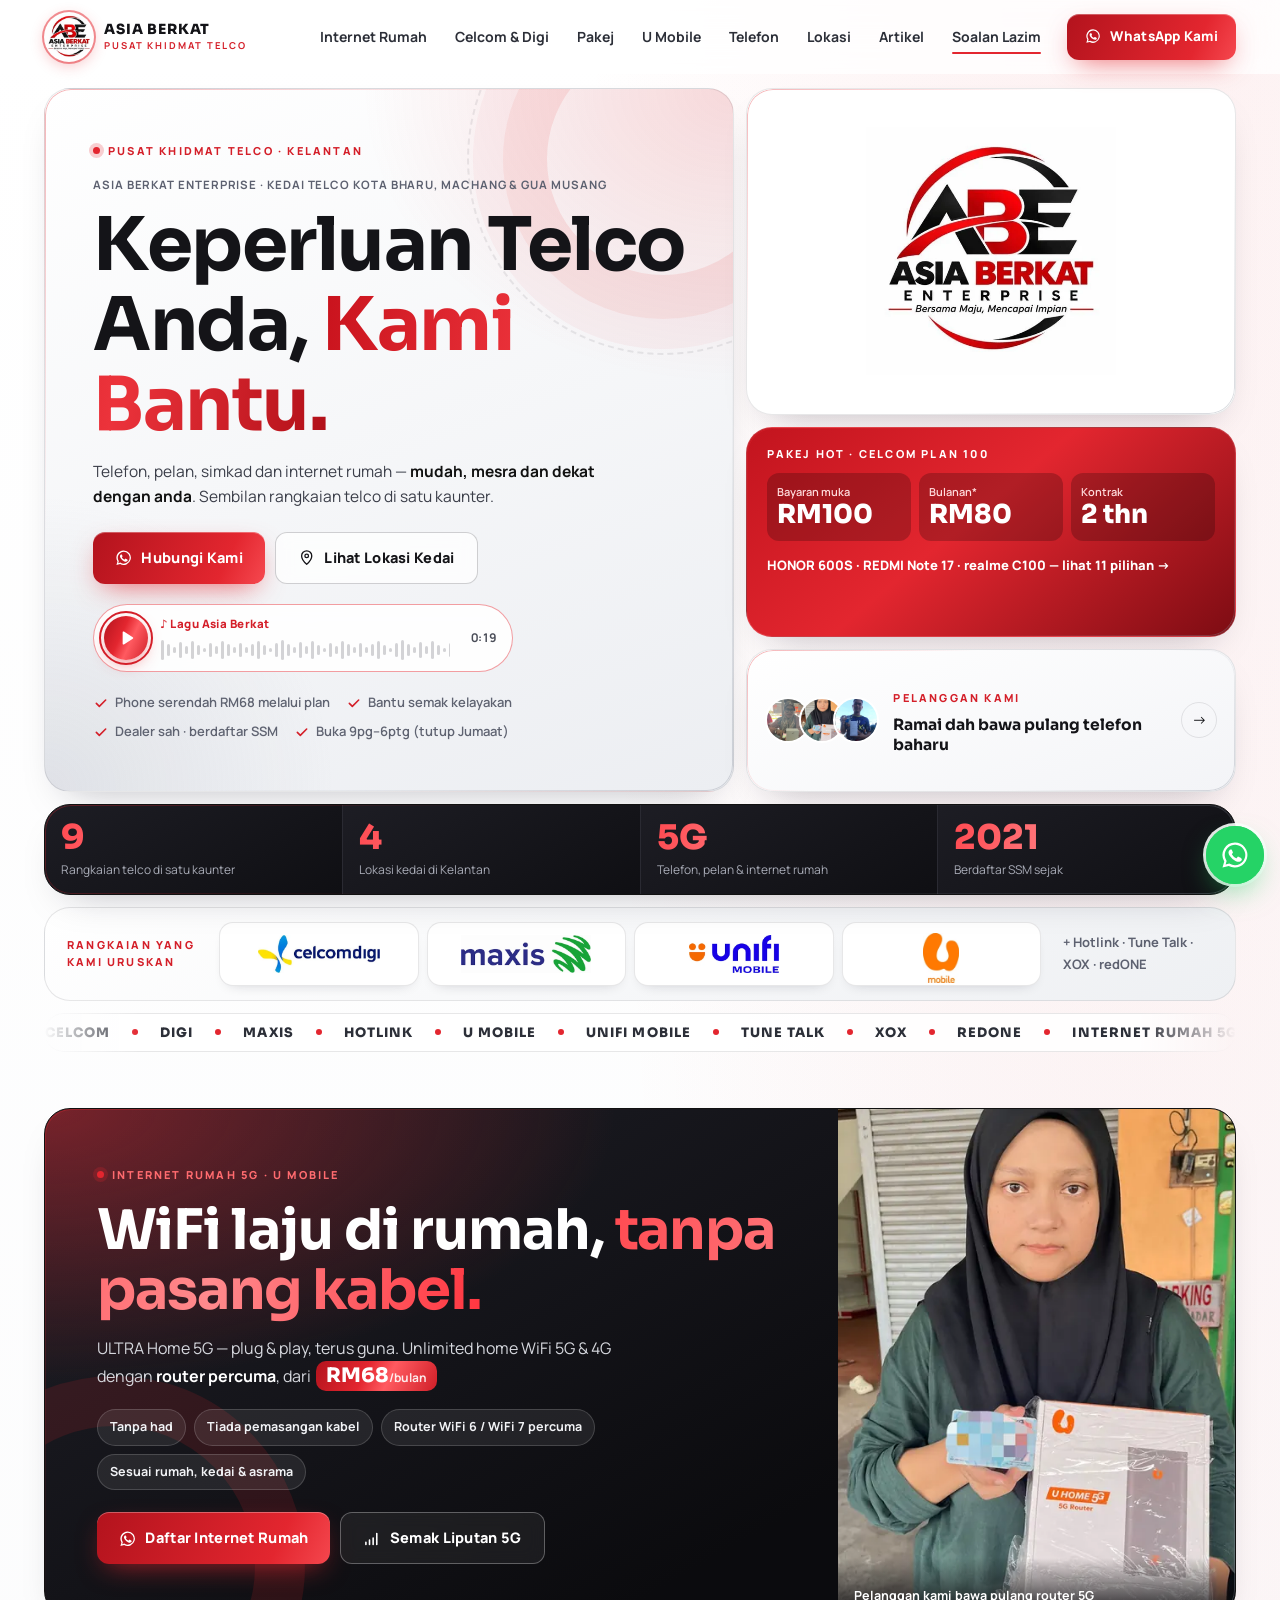
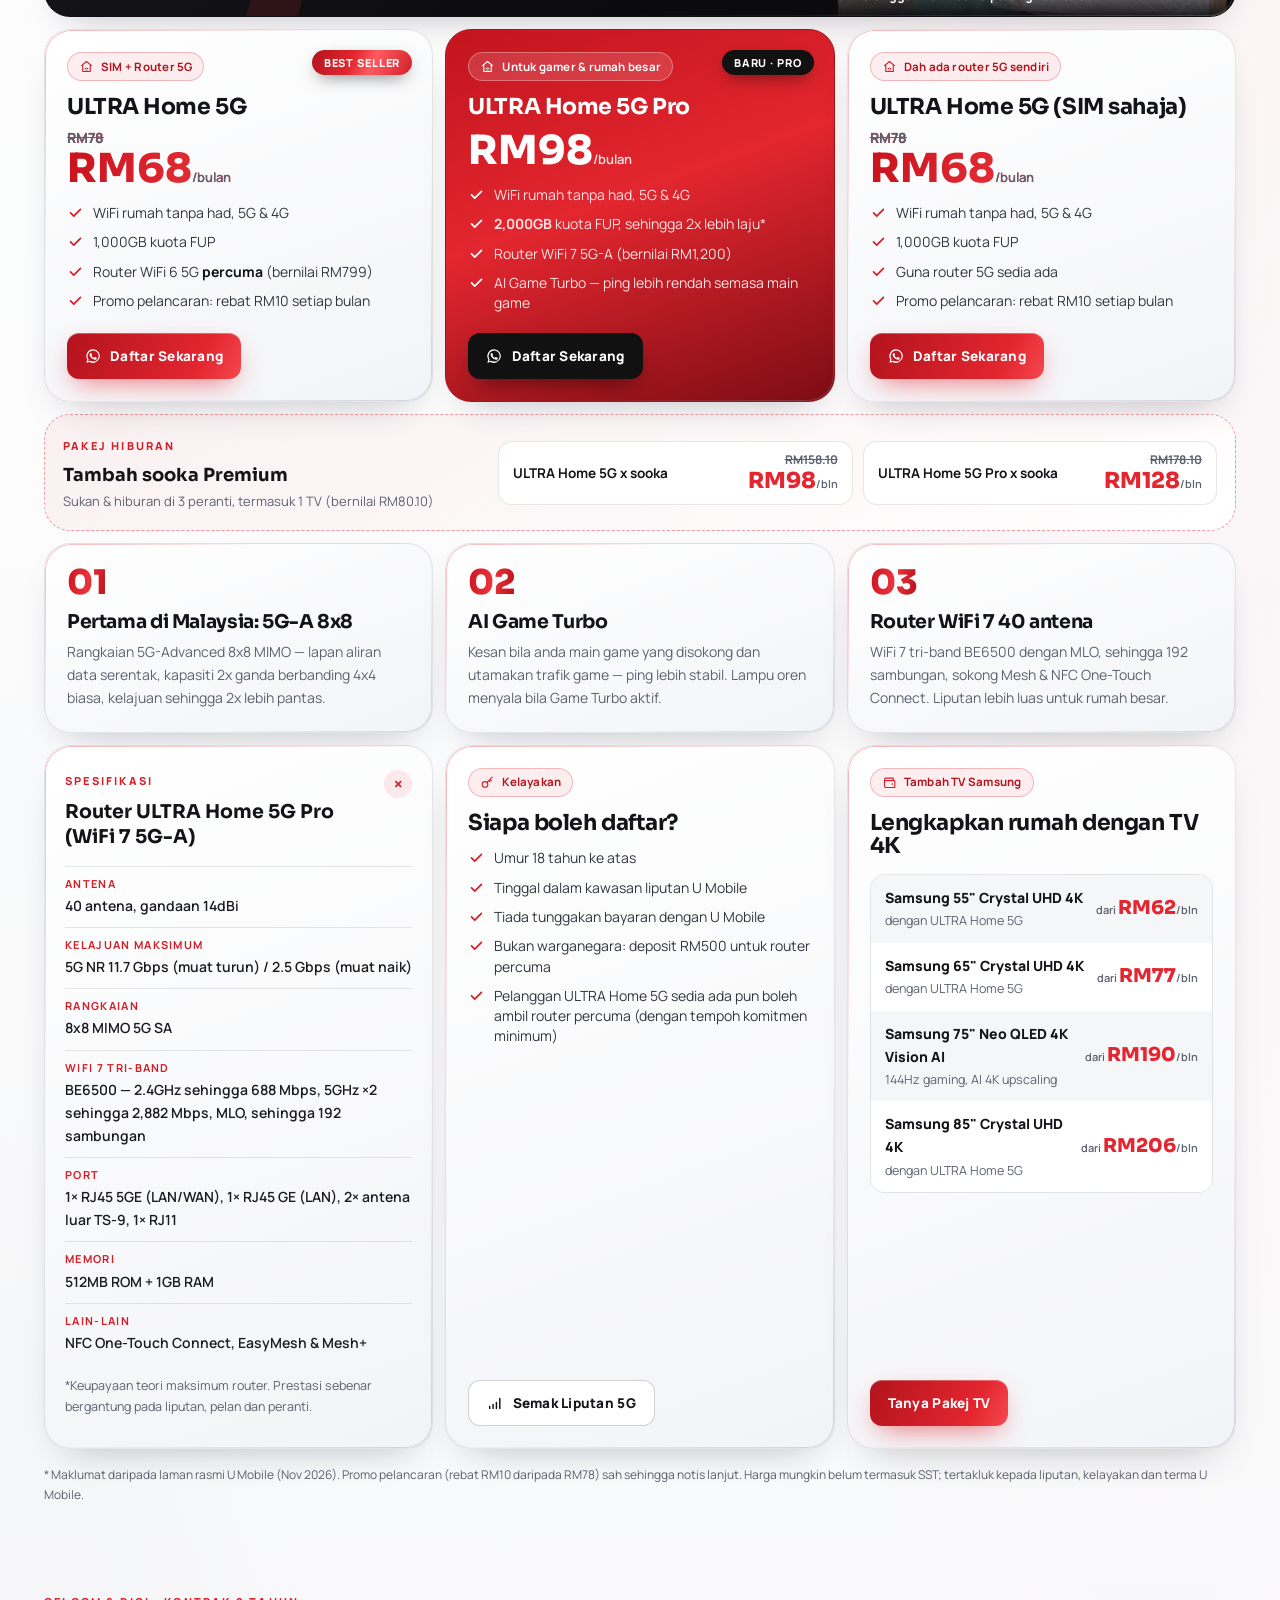
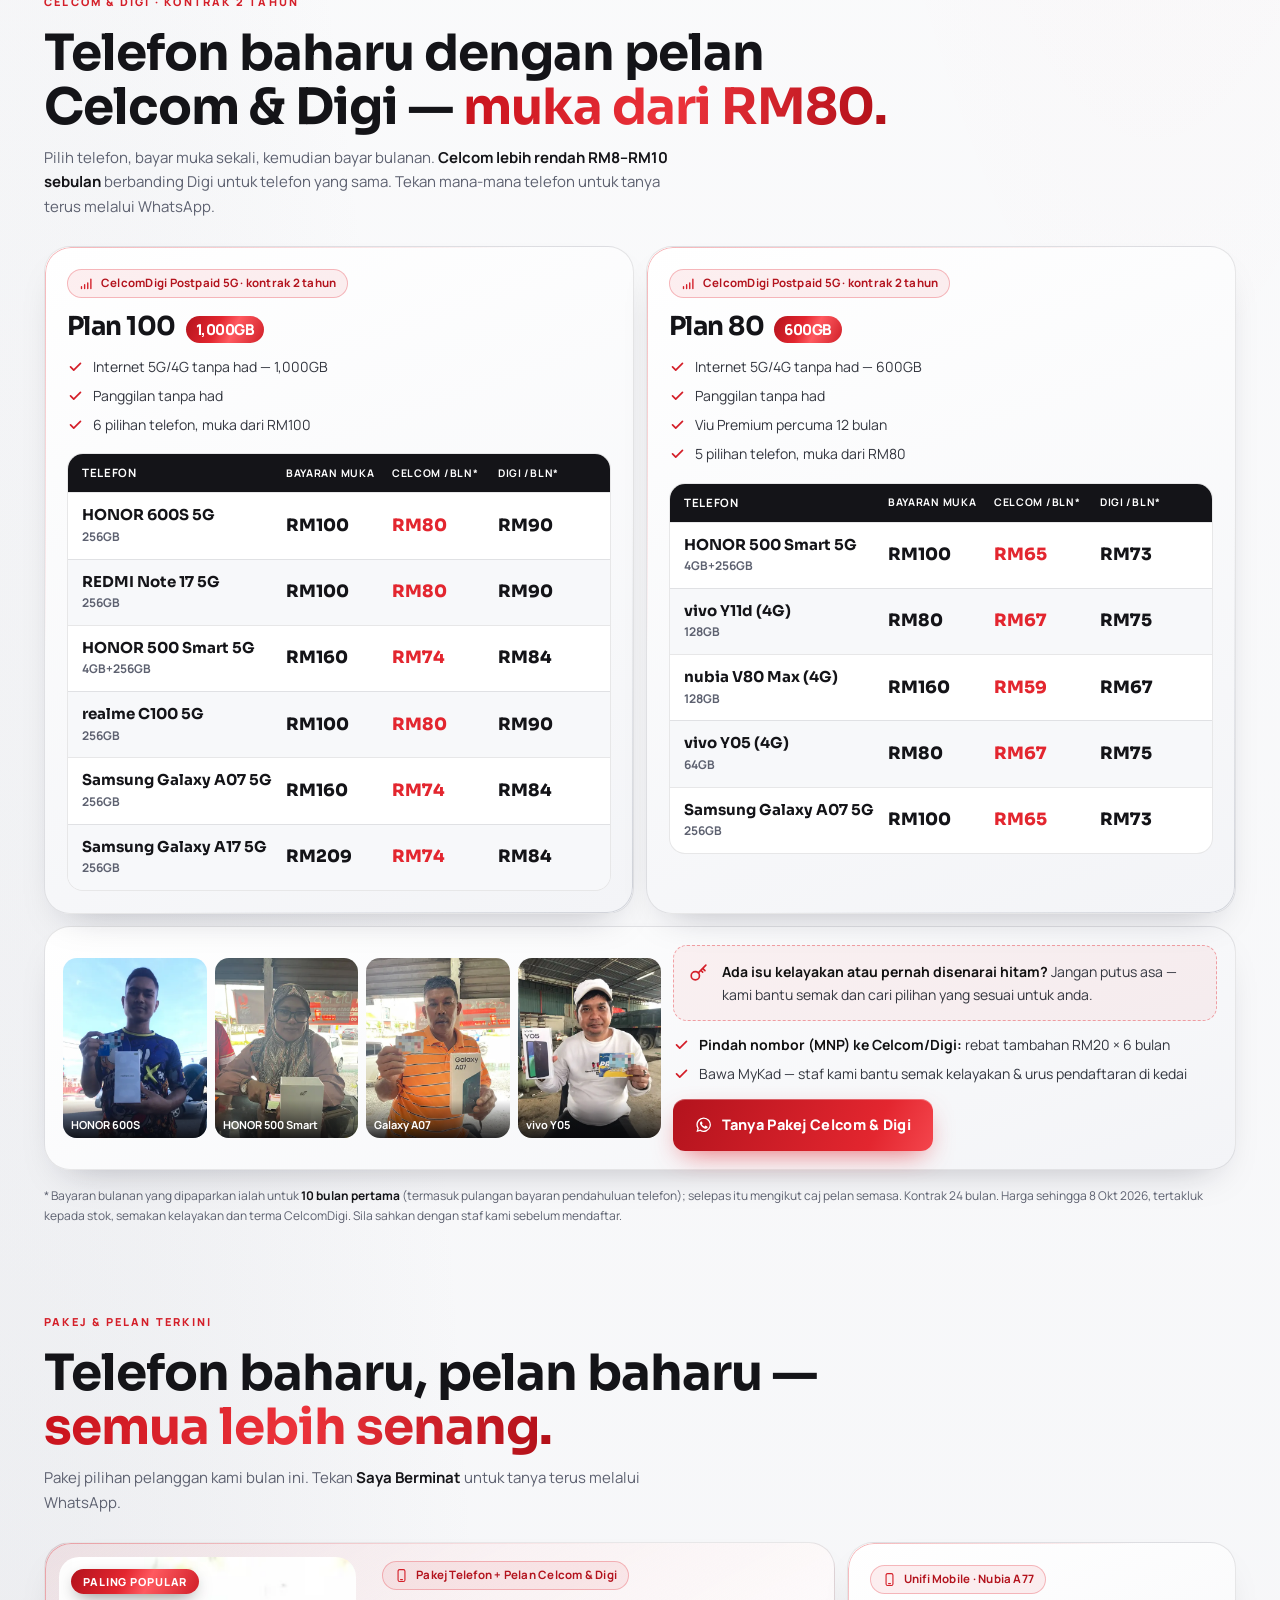
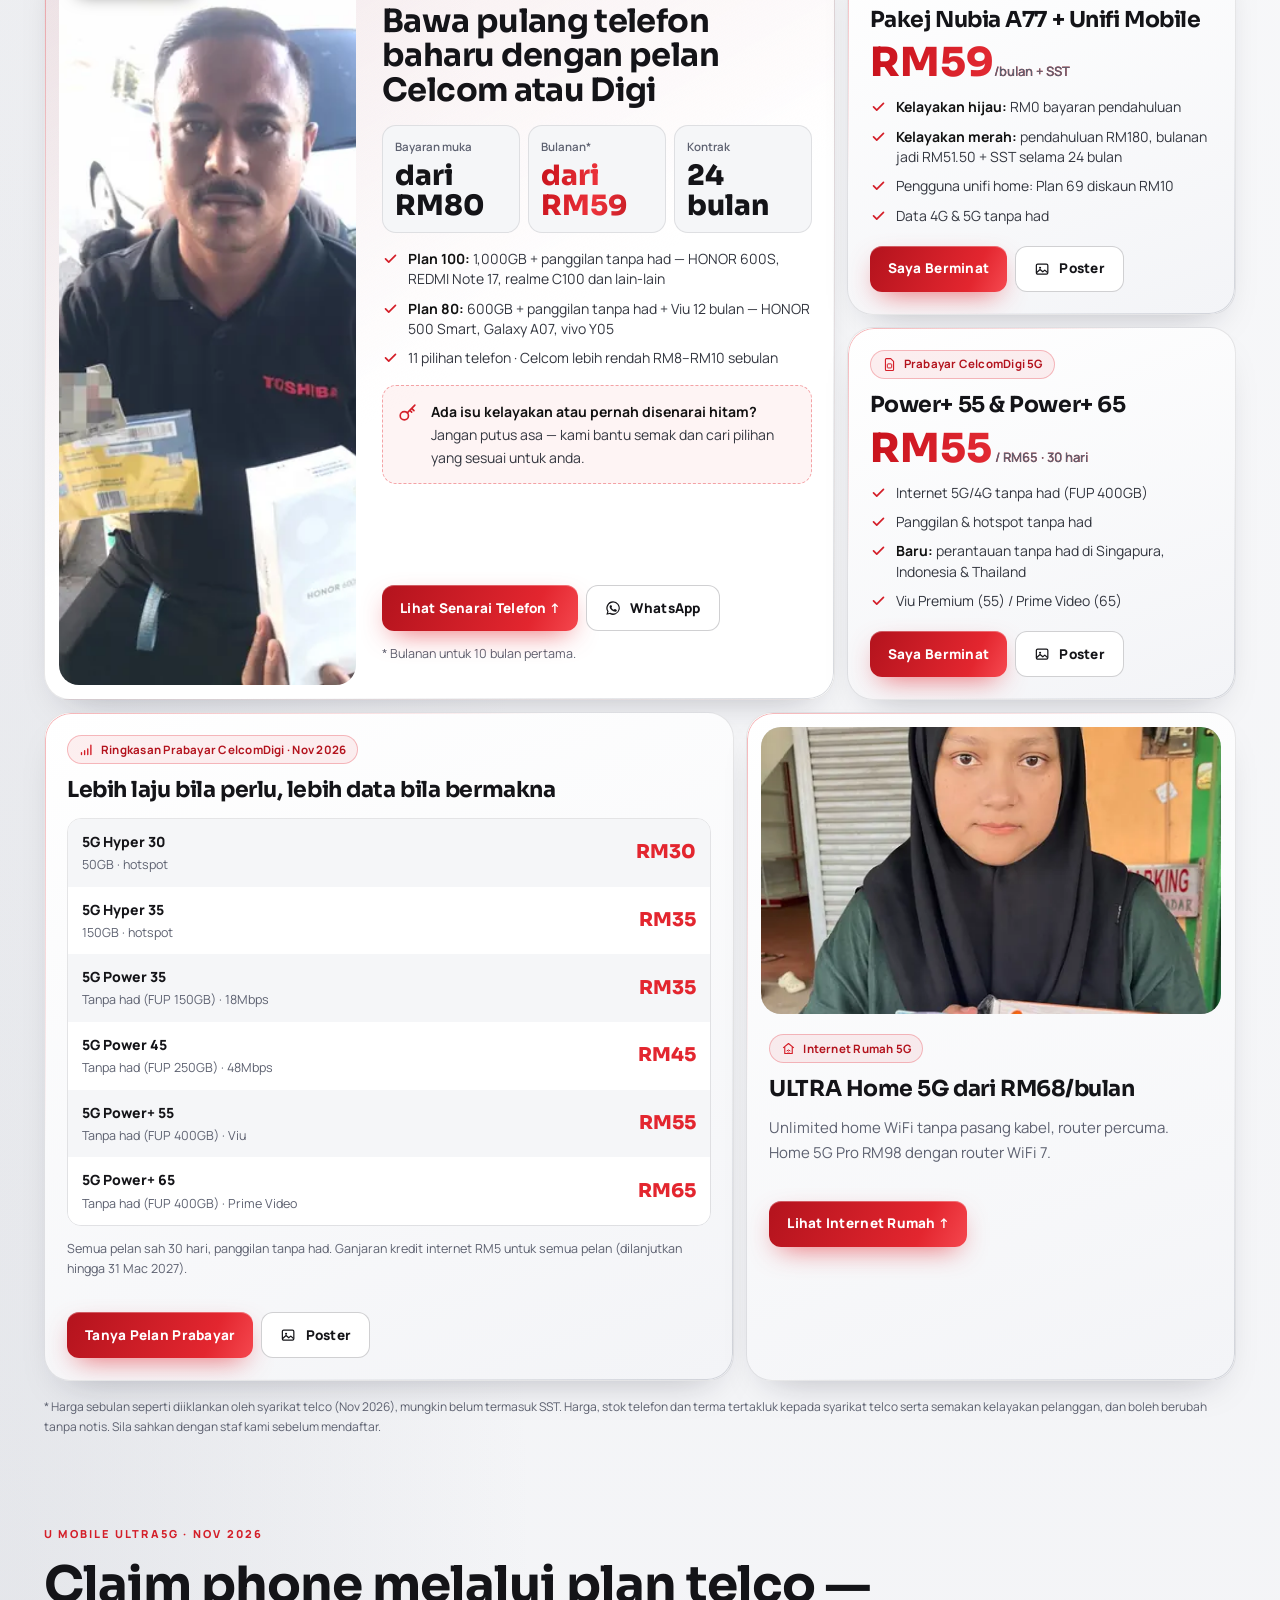
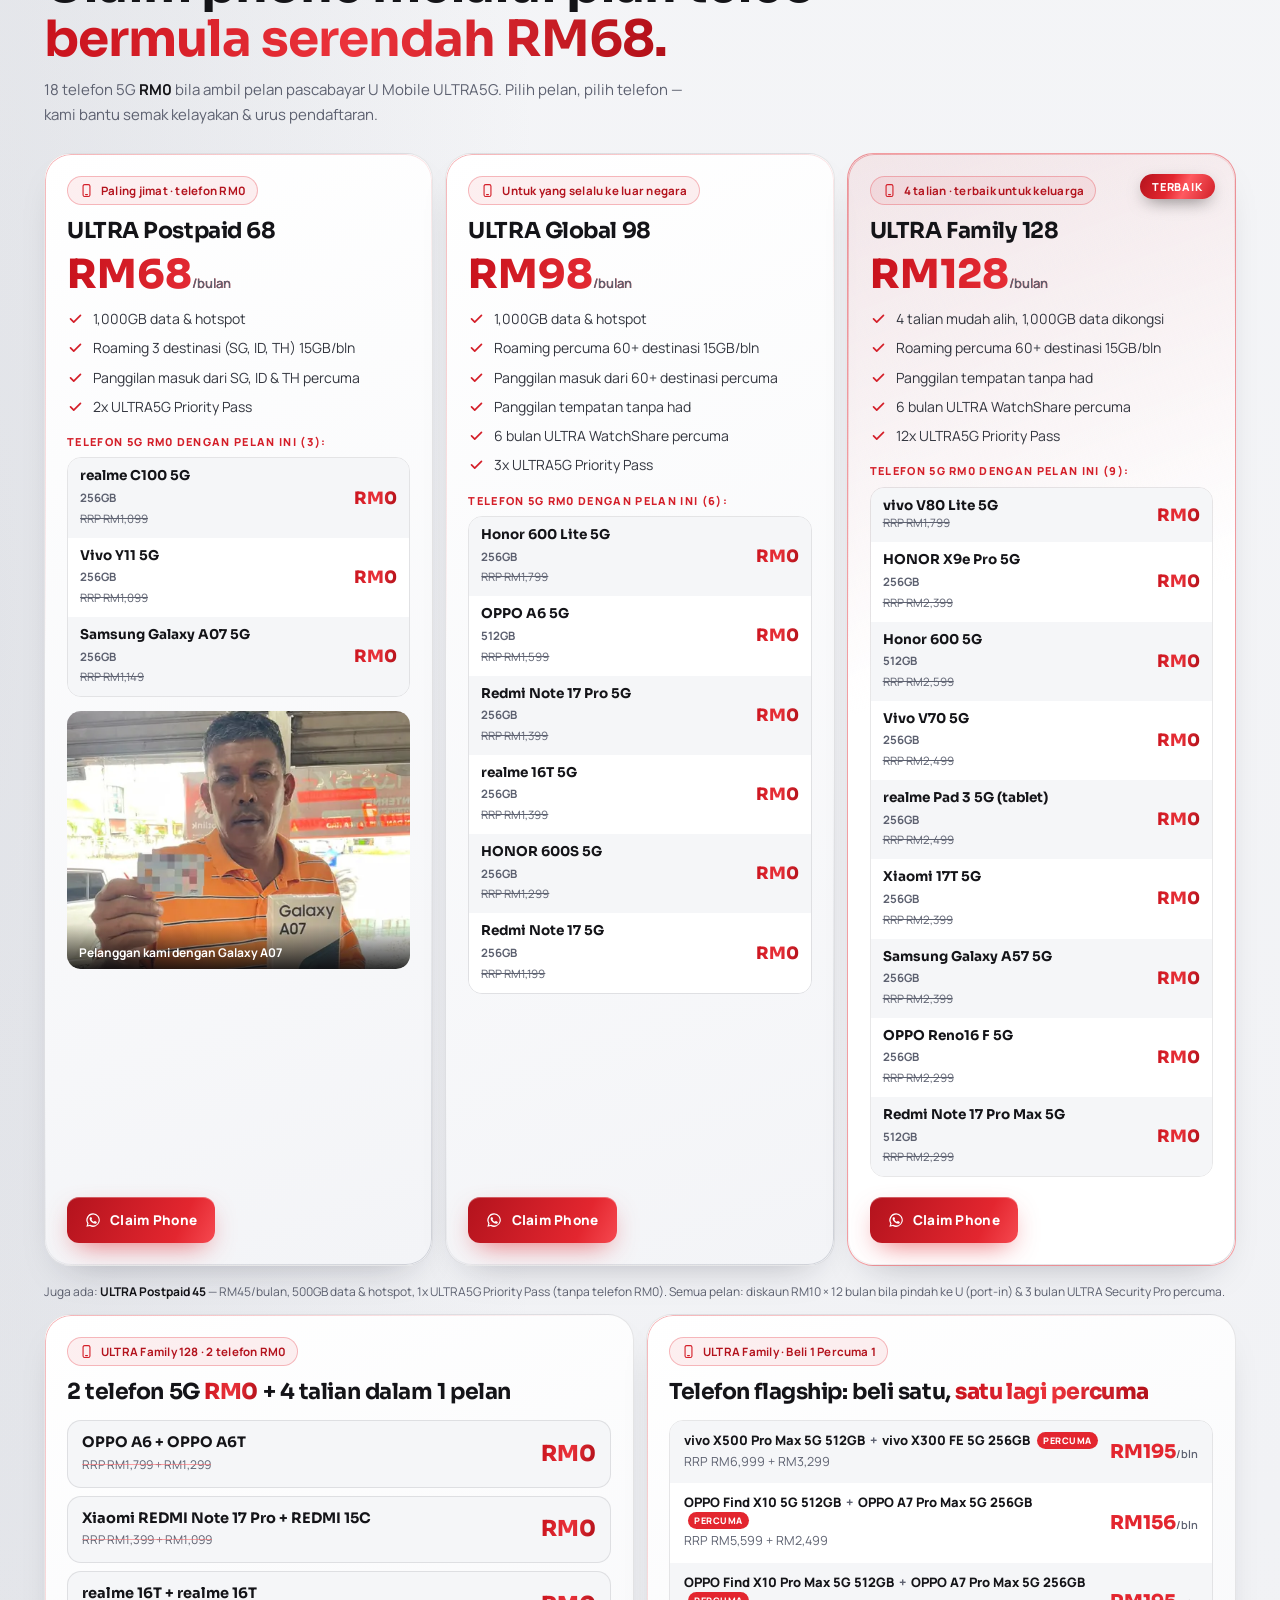
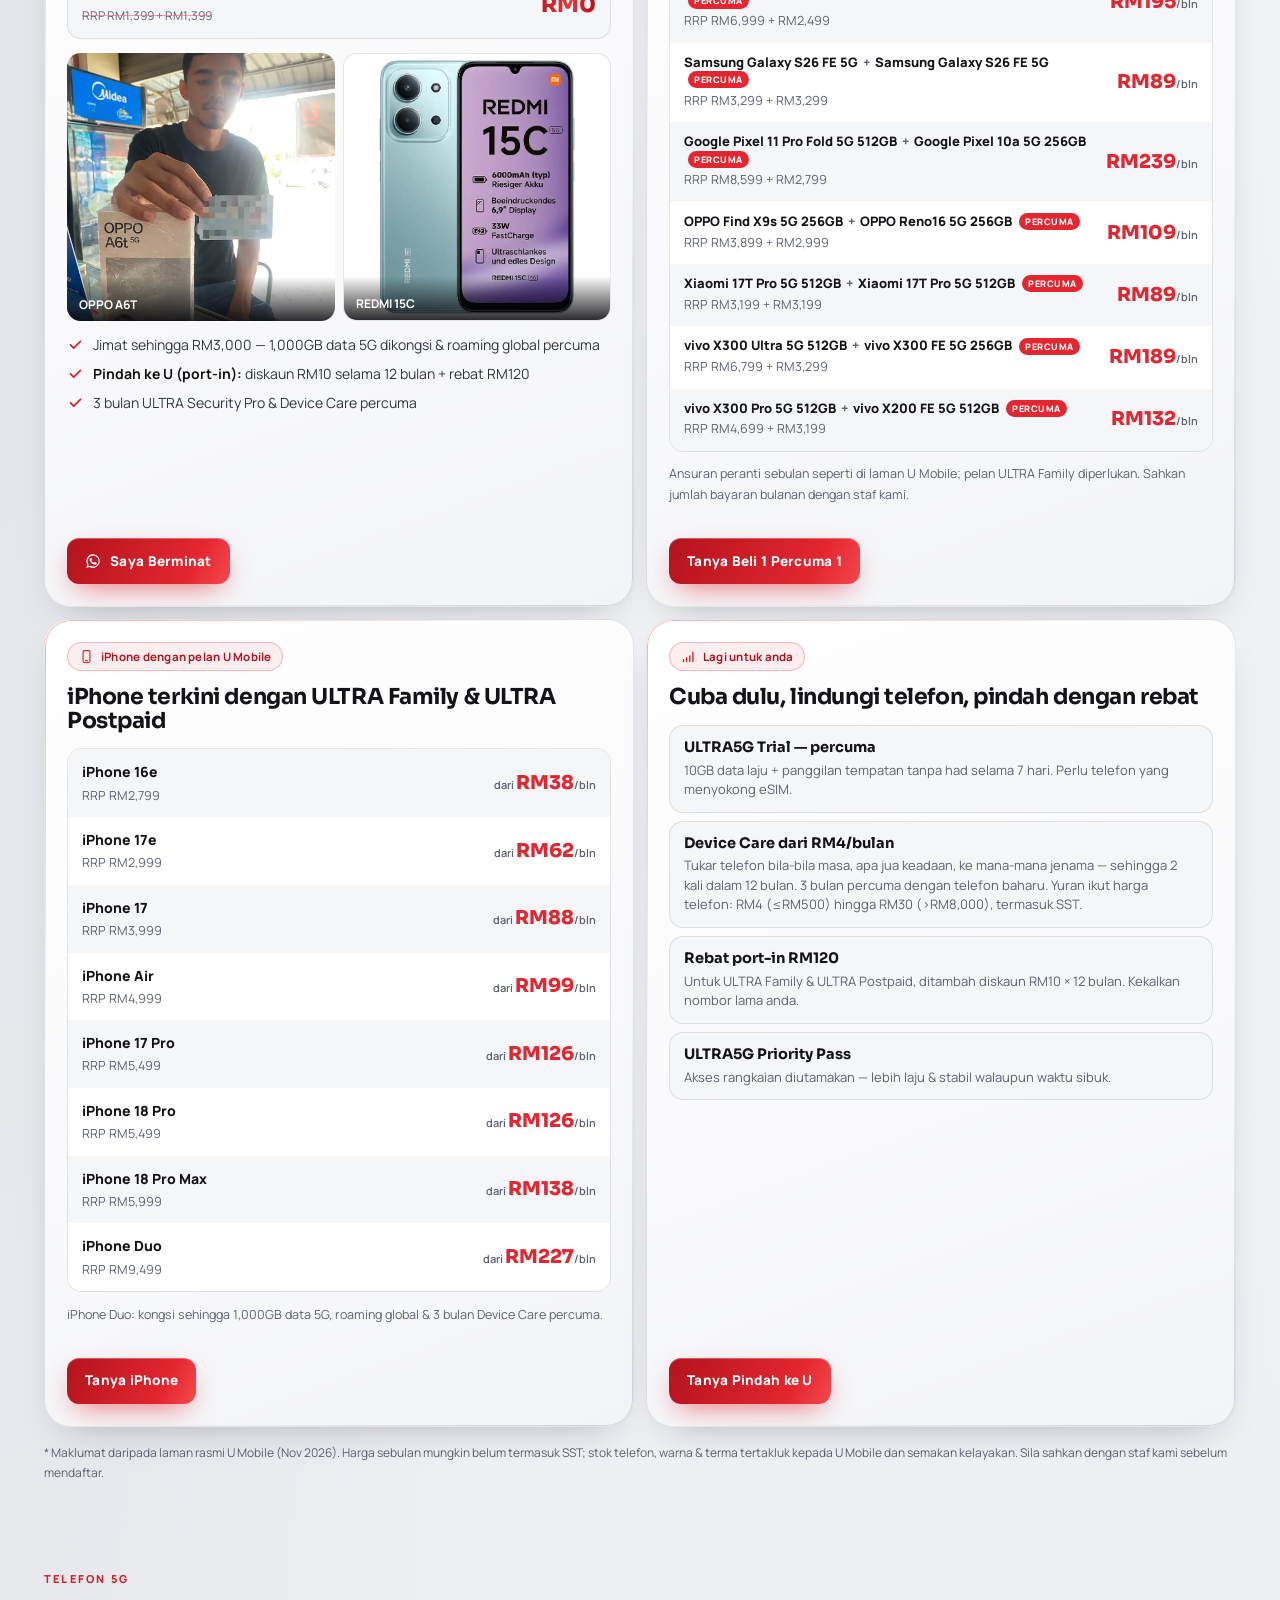
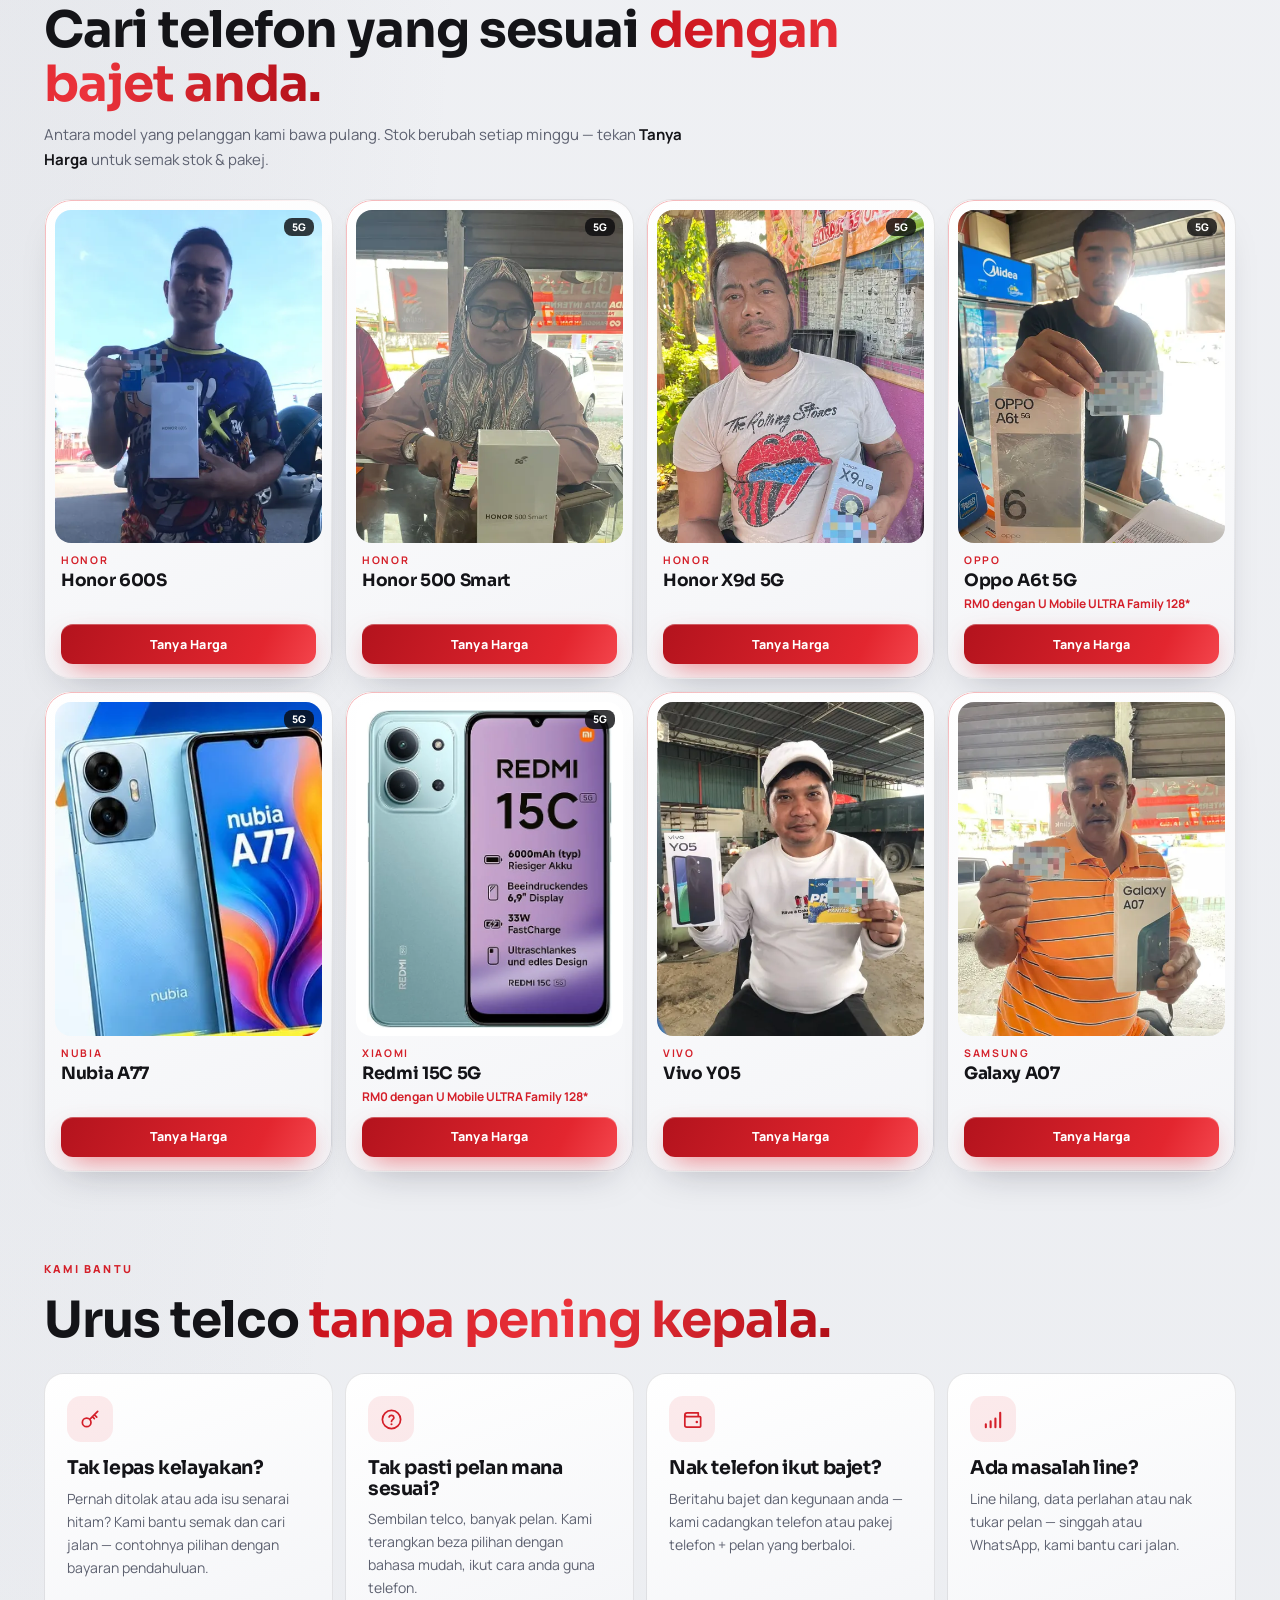
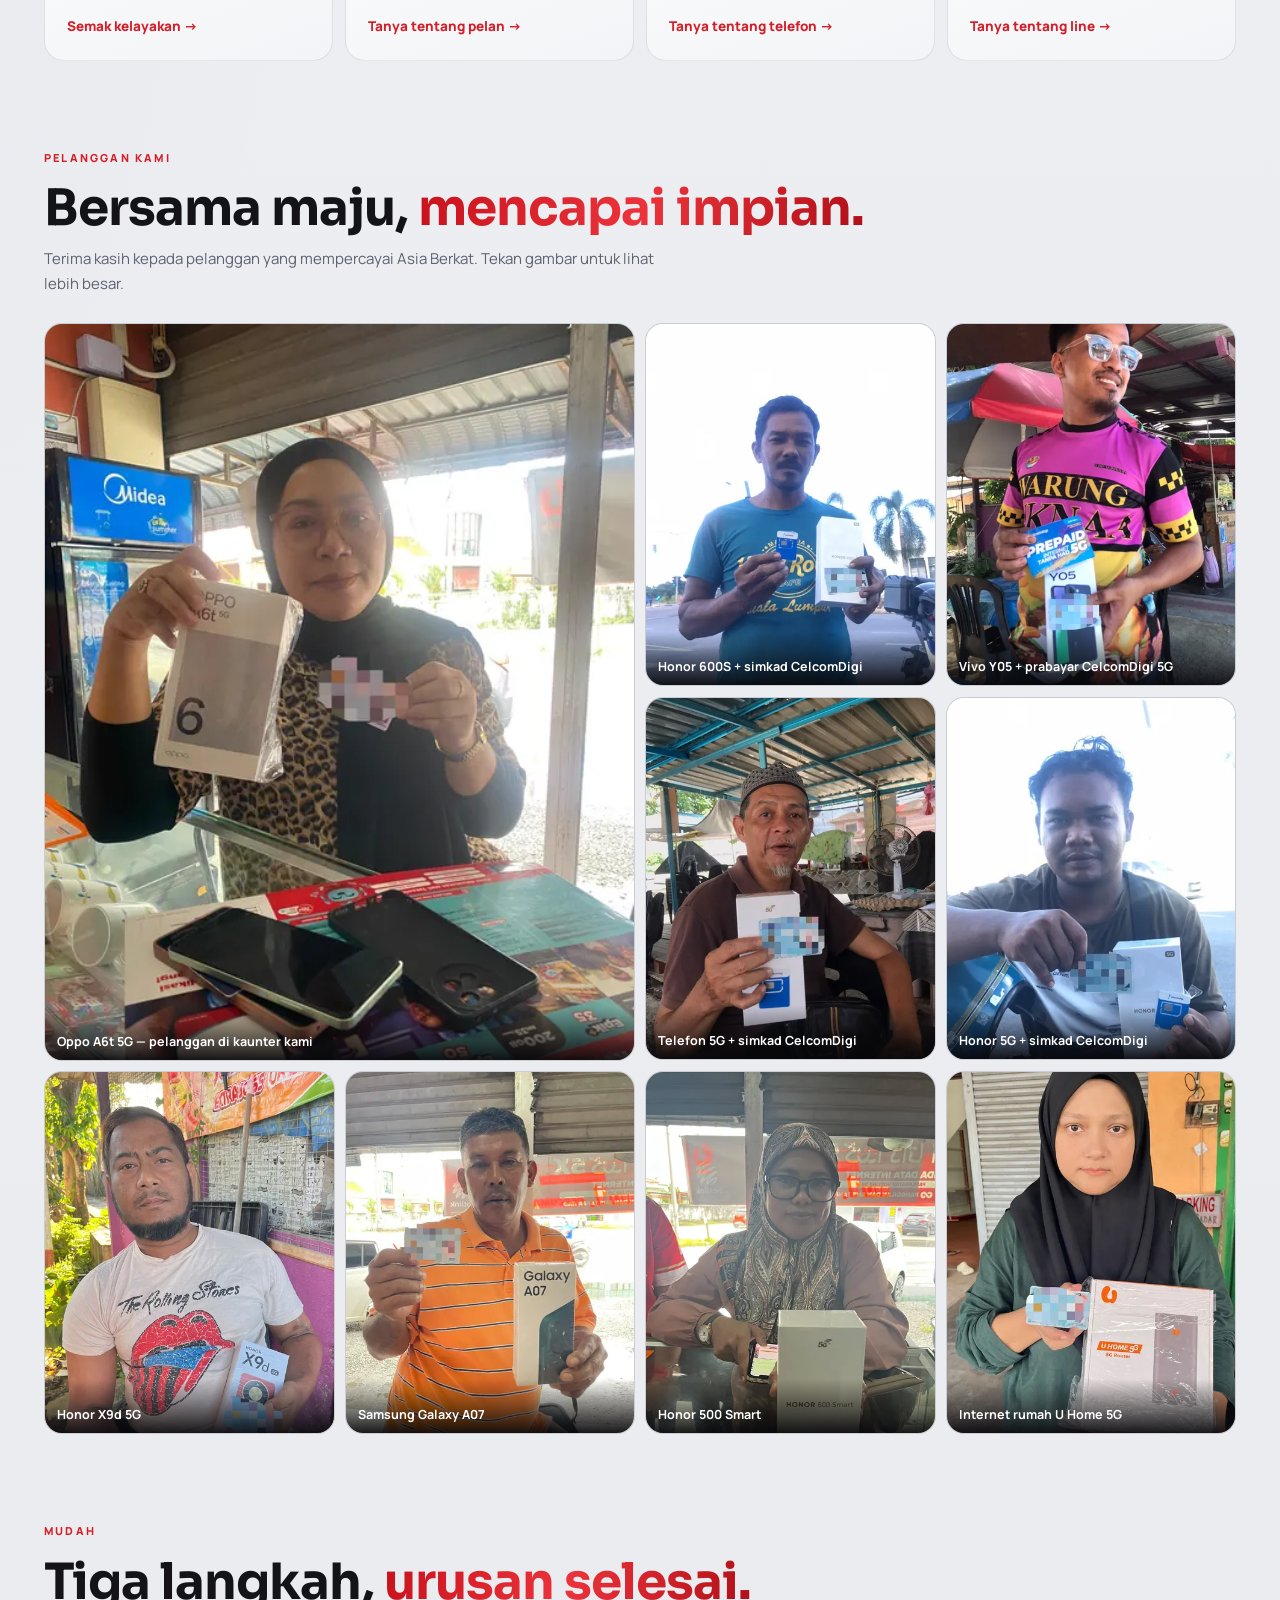
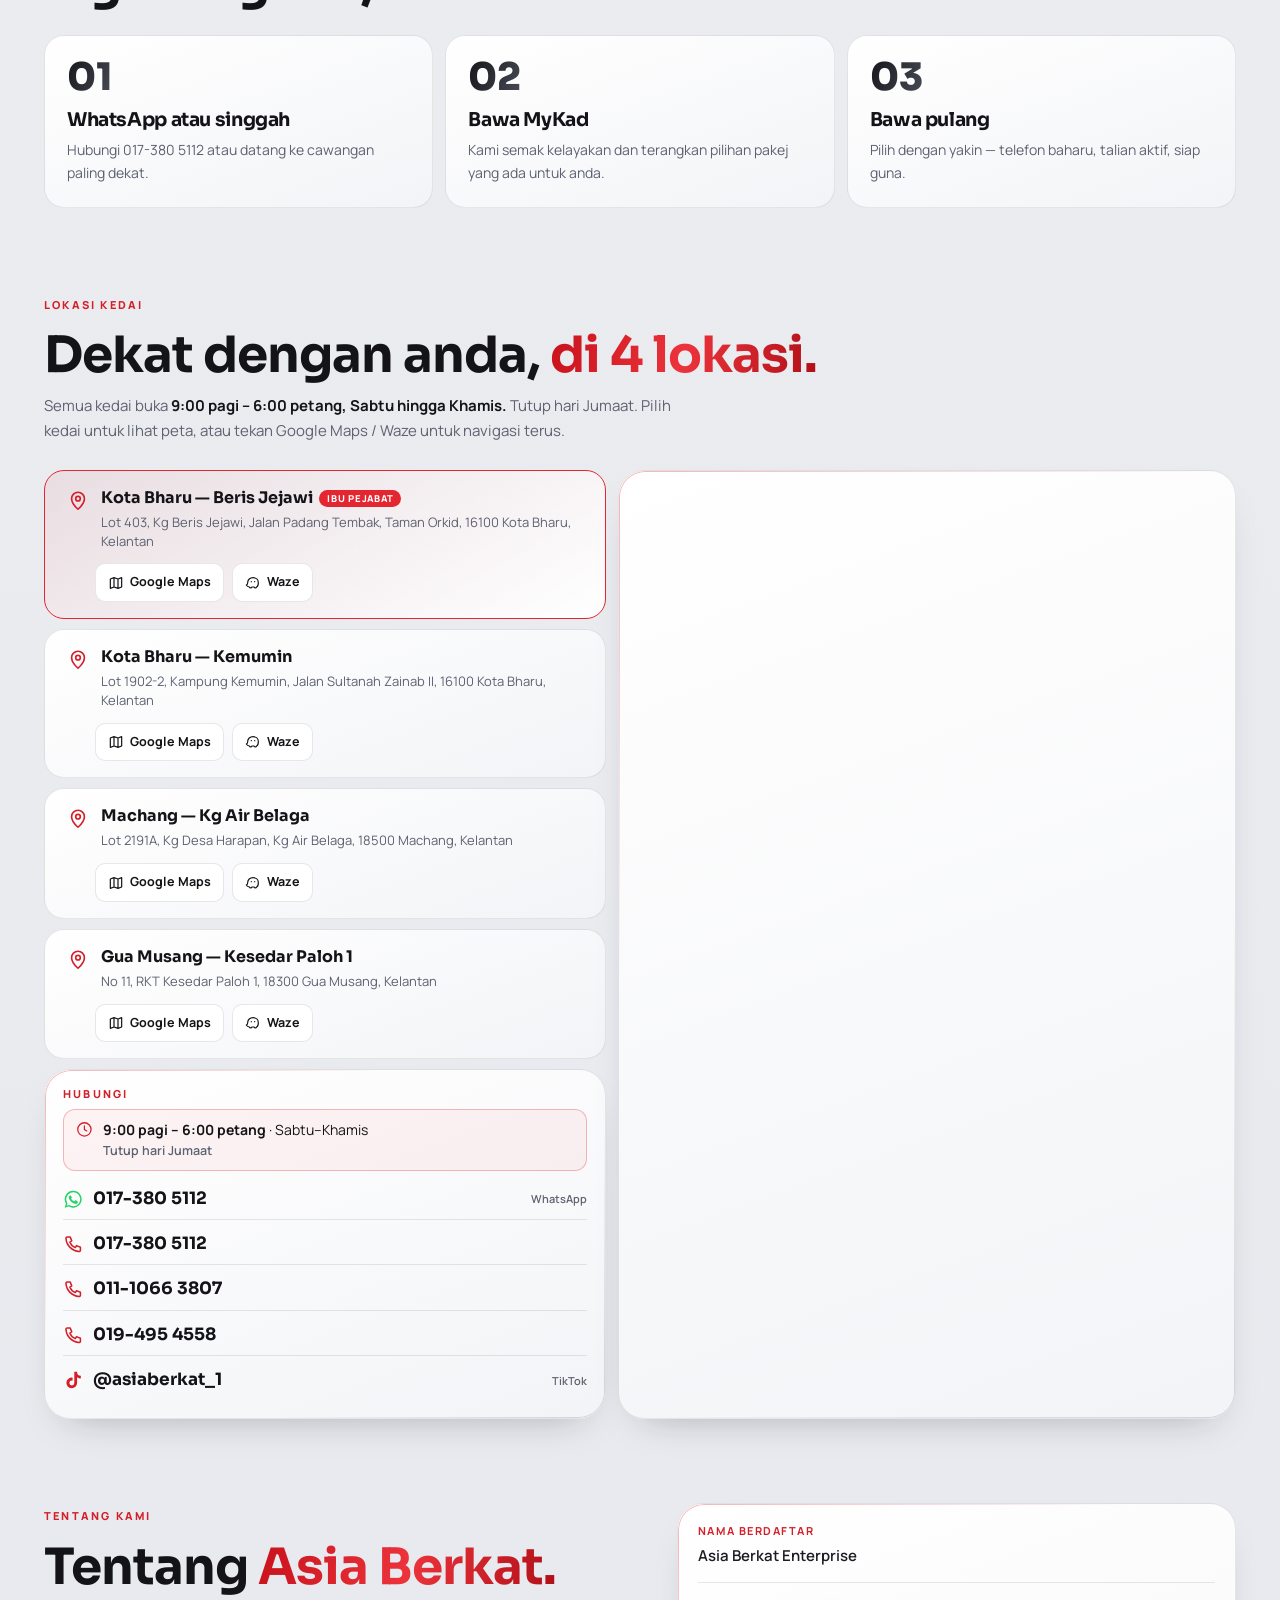
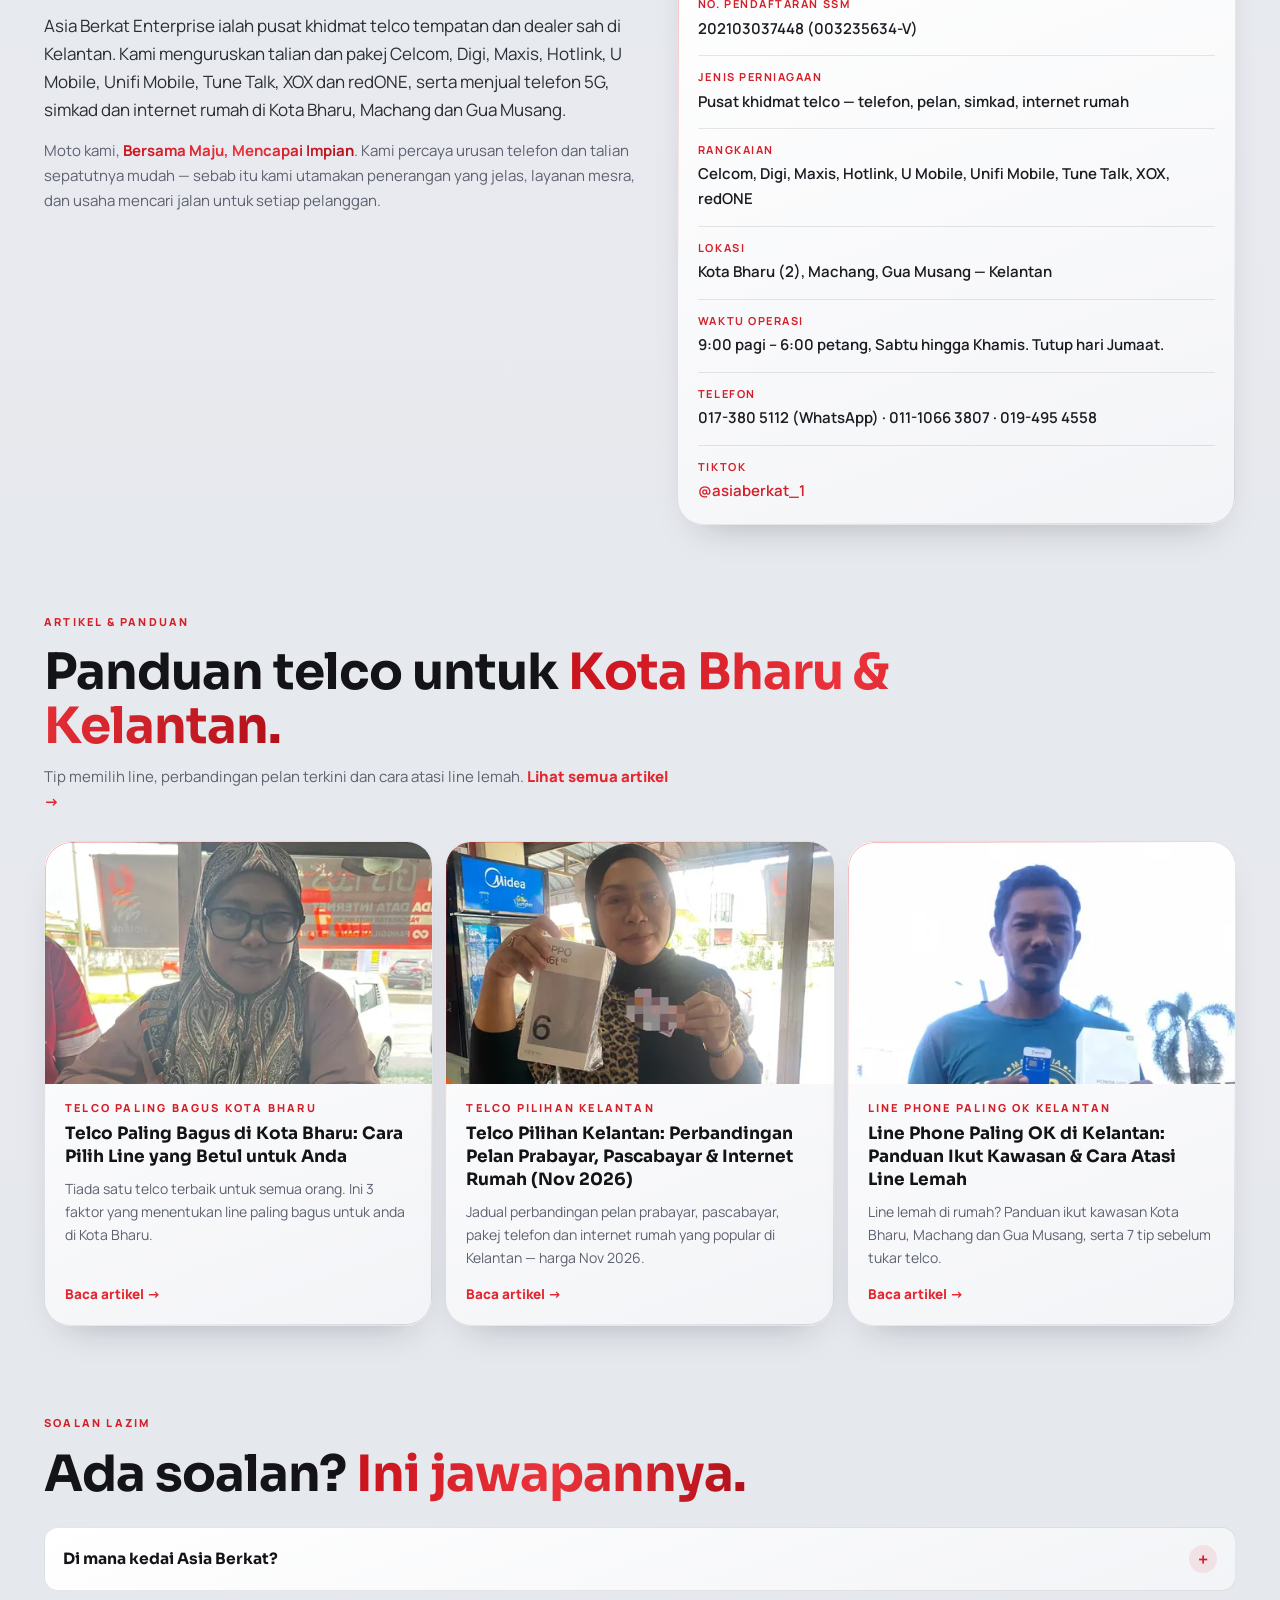
==== commit 789d609c: "Pakej telefon Celcom & Digi Plan 100 / Plan 80 (kontrak 2 tahun) - Seksyen baharu #celcomdigi (menu " ====
--- a/index.html
+++ b/index.html
@@ -4,7 +4,7 @@
 <meta charset="utf-8">
 <meta name="viewport" content="width=device-width, initial-scale=1, viewport-fit=cover">
 <title>Asia Berkat Enterprise | Pusat Khidmat Telco Kota Bharu, Machang &amp; Gua Musang</title>
-<meta name="description" content="Asia Berkat — pusat khidmat telco di Kelantan. Pakej telefon Celcom RM70/bulan, Unifi Mobile, CelcomDigi, Maxis, Hotlink, U Mobile, Tune Talk, XOX, redONE. Telefon 5G, simkad &amp; internet rumah. WhatsApp 017-380 5112.">
+<meta name="description" content="Asia Berkat — pusat khidmat telco di Kelantan. Pakej telefon Celcom &amp; Digi muka dari RM80, Unifi Mobile, CelcomDigi, Maxis, Hotlink, U Mobile, Tune Talk, XOX, redONE. Telefon 5G, simkad &amp; internet rumah. WhatsApp 017-380 5112.">
 <meta name="theme-color" content="#ffffff">
 <meta name="robots" content="index, follow, max-image-preview:large">
 <link rel="canonical" href="https://asiaberkat.my/">
@@ -33,7 +33,7 @@
 <link rel="preconnect" href="https://fonts.gstatic.com" crossorigin>
 <link rel="preload" as="style" href="https://fonts.googleapis.com/css2?family=Sora:wght@600;700;800&family=Manrope:wght@400;500;600;700;800&display=swap" onload="this.onload=null;this.rel='stylesheet'">
 <noscript><link rel="stylesheet" href="https://fonts.googleapis.com/css2?family=Sora:wght@600;700;800&family=Manrope:wght@400;500;600;700;800&display=swap"></noscript>
-<link rel="stylesheet" href="css/style.css?v=20261122-11">
+<link rel="stylesheet" href="css/style.css?v=20261123-1">
 <script>document.documentElement.classList.add('js')</script>
 <script type="application/ld+json">
 {
@@ -81,7 +81,7 @@
     "+601110663807",
     "+60194954558"
    ],
-   "priceRange": "RM30–RM279",
+   "priceRange": "RM30–RM209",
    "identifier": {
     "@type": "PropertyValue",
     "propertyID": "SSM",
@@ -125,13 +125,6 @@
    "makesOffer": [
     {
      "@type": "Offer",
-     "name": "Pakej telefon + pelan Celcom",
-     "description": "Bayaran muka RM279, bulanan RM70, kontrak 24 bulan. Tertakluk kepada kelayakan.",
-     "price": "70",
-     "priceCurrency": "MYR"
-    },
-    {
-     "@type": "Offer",
      "name": "Pakej Nubia A77 + Unifi Mobile",
      "price": "59",
      "priceCurrency": "MYR",
@@ -150,6 +143,20 @@
      "price": "68",
      "priceCurrency": "MYR",
      "description": "Internet rumah 5G, 1,000GB FUP, router WiFi 6."
+    },
+    {
+     "@type": "Offer",
+     "name": "Pakej telefon Celcom Plan 100 (kontrak 2 tahun)",
+     "description": "1,000GB + panggilan tanpa had. Contoh: HONOR 600S muka RM100, RM80 sebulan (10 bulan pertama). Tertakluk kelayakan.",
+     "price": "100",
+     "priceCurrency": "MYR"
+    },
+    {
+     "@type": "Offer",
+     "name": "Pakej telefon Celcom/Digi Plan 80 (kontrak 2 tahun)",
+     "description": "600GB + panggilan tanpa had + Viu 12 bulan. Muka dari RM80. Tertakluk kelayakan.",
+     "price": "80",
+     "priceCurrency": "MYR"
     }
    ],
    "department": [
@@ -286,10 +293,10 @@
     },
     {
      "@type": "Question",
-     "name": "Berapa bayaran pakej telefon + pelan Celcom?",
+     "name": "Berapa bayaran pakej telefon + pelan Celcom atau Digi?",
      "acceptedAnswer": {
       "@type": "Answer",
-      "text": "Bayaran muka RM279 dan bulanan RM70 dengan kontrak 2 tahun (24 bulan). Pakej tertakluk kepada semakan kelayakan oleh telco. WhatsApp 017-380 5112 untuk tanya model telefon yang ditawarkan."
+      "text": "Kontrak 2 tahun. Plan 100 (1,000GB + panggilan tanpa had): bayaran muka dari RM100, bulanan Celcom dari RM74 atau Digi dari RM84 — contohnya HONOR 600S muka RM100, Celcom RM80 sebulan. Plan 80 (600GB): muka dari RM80, bulanan Celcom dari RM59 atau Digi dari RM67. Bulanan yang dinyatakan ialah untuk 10 bulan pertama dan tertakluk kepada kelayakan."
      }
     },
     {
@@ -379,6 +386,7 @@
     </a>
     <nav class="menu" id="menu" aria-label="Menu utama">
       <a href="#internet">Internet Rumah</a>
+      <a href="#celcomdigi">Celcom &amp; Digi</a>
       <a href="#pakej">Pakej</a>
       <a href="#umobile">U Mobile</a>
       <a href="#telefon">Telefon</a>
@@ -438,14 +446,14 @@
       <img src="assets/img/logo-480.webp" width="480" height="480" alt="Logo Asia Berkat Enterprise — Bersama Maju, Mencapai Impian">
     </article>
 
-    <a class="tile tile--promo reveal" style="--d:.14s" href="#pakej">
-      <span class="eyebrow">Pakej Hot · Celcom</span>
+    <a class="tile tile--promo reveal" style="--d:.14s" href="#celcomdigi">
+      <span class="eyebrow">Pakej Hot · Celcom Plan 100</span>
       <div class="promo__row">
-        <div><small>Bayaran muka</small><b>RM279</b></div>
-        <div><small>Bulanan</small><b>RM70</b></div>
+        <div><small>Bayaran muka</small><b>RM100</b></div>
+        <div><small>Bulanan*</small><b>RM80</b></div>
         <div><small>Kontrak</small><b>2 thn</b></div>
       </div>
-      <span class="promo__go">Lihat semua pakej <span aria-hidden="true">→</span></span>
+      <span class="promo__go">HONOR 600S · REDMI Note 17 · realme C100 — lihat 11 pilihan <span aria-hidden="true">→</span></span>
     </a>
 
     <a class="tile tile--faces reveal" style="--d:.2s" href="#pelanggan" aria-label="Lihat gambar pelanggan Asia Berkat">
@@ -578,6 +586,120 @@
   <p class="note">* Maklumat daripada laman rasmi U Mobile (Nov 2026). Promo pelancaran (rebat RM10 daripada RM78) sah sehingga notis lanjut. Harga mungkin belum termasuk SST; tertakluk kepada liputan, kelayakan dan terma U Mobile.</p>
 </section>
 
+<!-- ============ PAKEJ TELEFON CELCOM & DIGI ============ -->
+<section class="section wrap" id="celcomdigi" aria-labelledby="celcomdigi-h">
+  <div class="head reveal">
+    <span class="eyebrow">Celcom &amp; Digi · Kontrak 2 tahun</span>
+    <h2 id="celcomdigi-h">Telefon baharu dengan pelan Celcom &amp; Digi — <em>muka dari RM80.</em></h2>
+    <p class="sub">Pilih telefon, bayar muka sekali, kemudian bayar bulanan. <strong>Celcom lebih rendah RM8–RM10 sebulan</strong> berbanding Digi untuk telefon yang sama. Tekan mana-mana telefon untuk tanya terus melalui WhatsApp.</p>
+  </div>
+  <div class="cdgrid">
+    <article class="tile cdplan reveal" style="--d:0s">
+      <div class="cdplan__head">
+        <span class="tag"><svg class="ico" aria-hidden="true"><use href="#i-signal"/></svg>CelcomDigi Postpaid 5G · kontrak 2 tahun</span>
+        <h3>Plan 100 <span class="cdplan__data">1,000GB</span></h3>
+        <ul class="list"><li><svg class="ico" aria-hidden="true"><use href="#i-check"/></svg><span>Internet 5G/4G tanpa had — 1,000GB</span></li><li><svg class="ico" aria-hidden="true"><use href="#i-check"/></svg><span>Panggilan tanpa had</span></li><li><svg class="ico" aria-hidden="true"><use href="#i-check"/></svg><span>6 pilihan telefon, muka dari RM100</span></li></ul>
+      </div>
+      <div class="cdtable" role="table" aria-label="Pakej telefon Plan 100">
+        <div class="cdrow cdrow--th" role="row"><span>Telefon</span><span>Bayaran muka</span><span>Celcom /bln*</span><span>Digi /bln*</span></div>
+        <a class="cdrow" href="https://wa.me/60173805112?text=Hai%20Asia%20Berkat%2C%20saya%20berminat%20HONOR%20600S%205G%20dengan%20Plan%20100%20%28kontrak%202%20tahun%29.%20Boleh%20semak%20kelayakan%20saya%20untuk%20Celcom%20/%20Digi%3F" data-wa target="_blank" rel="noopener">
+          <span class="cdrow__m"><b>HONOR 600S 5G</b><small>256GB</small></span>
+          <span class="cdrow__c"><small>Muka</small><b>RM100</b></span>
+          <span class="cdrow__c cdrow__c--cel"><small>Celcom</small><b>RM80</b></span>
+          <span class="cdrow__c"><small>Digi</small><b>RM90</b></span>
+        </a>
+<a class="cdrow" href="https://wa.me/60173805112?text=Hai%20Asia%20Berkat%2C%20saya%20berminat%20REDMI%20Note%2017%205G%20dengan%20Plan%20100%20%28kontrak%202%20tahun%29.%20Boleh%20semak%20kelayakan%20saya%20untuk%20Celcom%20/%20Digi%3F" data-wa target="_blank" rel="noopener">
+          <span class="cdrow__m"><b>REDMI Note 17 5G</b><small>256GB</small></span>
+          <span class="cdrow__c"><small>Muka</small><b>RM100</b></span>
+          <span class="cdrow__c cdrow__c--cel"><small>Celcom</small><b>RM80</b></span>
+          <span class="cdrow__c"><small>Digi</small><b>RM90</b></span>
+        </a>
+<a class="cdrow" href="https://wa.me/60173805112?text=Hai%20Asia%20Berkat%2C%20saya%20berminat%20HONOR%20500%20Smart%205G%20dengan%20Plan%20100%20%28kontrak%202%20tahun%29.%20Boleh%20semak%20kelayakan%20saya%20untuk%20Celcom%20/%20Digi%3F" data-wa target="_blank" rel="noopener">
+          <span class="cdrow__m"><b>HONOR 500 Smart 5G</b><small>4GB+256GB</small></span>
+          <span class="cdrow__c"><small>Muka</small><b>RM160</b></span>
+          <span class="cdrow__c cdrow__c--cel"><small>Celcom</small><b>RM74</b></span>
+          <span class="cdrow__c"><small>Digi</small><b>RM84</b></span>
+        </a>
+<a class="cdrow" href="https://wa.me/60173805112?text=Hai%20Asia%20Berkat%2C%20saya%20berminat%20realme%20C100%205G%20dengan%20Plan%20100%20%28kontrak%202%20tahun%29.%20Boleh%20semak%20kelayakan%20saya%20untuk%20Celcom%20/%20Digi%3F" data-wa target="_blank" rel="noopener">
+          <span class="cdrow__m"><b>realme C100 5G</b><small>256GB</small></span>
+          <span class="cdrow__c"><small>Muka</small><b>RM100</b></span>
+          <span class="cdrow__c cdrow__c--cel"><small>Celcom</small><b>RM80</b></span>
+          <span class="cdrow__c"><small>Digi</small><b>RM90</b></span>
+        </a>
+<a class="cdrow" href="https://wa.me/60173805112?text=Hai%20Asia%20Berkat%2C%20saya%20berminat%20Samsung%20Galaxy%20A07%205G%20dengan%20Plan%20100%20%28kontrak%202%20tahun%29.%20Boleh%20semak%20kelayakan%20saya%20untuk%20Celcom%20/%20Digi%3F" data-wa target="_blank" rel="noopener">
+          <span class="cdrow__m"><b>Samsung Galaxy A07 5G</b><small>256GB</small></span>
+          <span class="cdrow__c"><small>Muka</small><b>RM160</b></span>
+          <span class="cdrow__c cdrow__c--cel"><small>Celcom</small><b>RM74</b></span>
+          <span class="cdrow__c"><small>Digi</small><b>RM84</b></span>
+        </a>
+<a class="cdrow" href="https://wa.me/60173805112?text=Hai%20Asia%20Berkat%2C%20saya%20berminat%20Samsung%20Galaxy%20A17%205G%20dengan%20Plan%20100%20%28kontrak%202%20tahun%29.%20Boleh%20semak%20kelayakan%20saya%20untuk%20Celcom%20/%20Digi%3F" data-wa target="_blank" rel="noopener">
+          <span class="cdrow__m"><b>Samsung Galaxy A17 5G</b><small>256GB</small></span>
+          <span class="cdrow__c"><small>Muka</small><b>RM209</b></span>
+          <span class="cdrow__c cdrow__c--cel"><small>Celcom</small><b>RM74</b></span>
+          <span class="cdrow__c"><small>Digi</small><b>RM84</b></span>
+        </a>
+      </div>
+    </article>
+    <article class="tile cdplan reveal" style="--d:.06s">
+      <div class="cdplan__head">
+        <span class="tag"><svg class="ico" aria-hidden="true"><use href="#i-signal"/></svg>CelcomDigi Postpaid 5G · kontrak 2 tahun</span>
+        <h3>Plan 80 <span class="cdplan__data">600GB</span></h3>
+        <ul class="list"><li><svg class="ico" aria-hidden="true"><use href="#i-check"/></svg><span>Internet 5G/4G tanpa had — 600GB</span></li><li><svg class="ico" aria-hidden="true"><use href="#i-check"/></svg><span>Panggilan tanpa had</span></li><li><svg class="ico" aria-hidden="true"><use href="#i-check"/></svg><span>Viu Premium percuma 12 bulan</span></li><li><svg class="ico" aria-hidden="true"><use href="#i-check"/></svg><span>5 pilihan telefon, muka dari RM80</span></li></ul>
+      </div>
+      <div class="cdtable" role="table" aria-label="Pakej telefon Plan 80">
+        <div class="cdrow cdrow--th" role="row"><span>Telefon</span><span>Bayaran muka</span><span>Celcom /bln*</span><span>Digi /bln*</span></div>
+        <a class="cdrow" href="https://wa.me/60173805112?text=Hai%20Asia%20Berkat%2C%20saya%20berminat%20HONOR%20500%20Smart%205G%20dengan%20Plan%2080%20%28kontrak%202%20tahun%29.%20Boleh%20semak%20kelayakan%20saya%20untuk%20Celcom%20/%20Digi%3F" data-wa target="_blank" rel="noopener">
+          <span class="cdrow__m"><b>HONOR 500 Smart 5G</b><small>4GB+256GB</small></span>
+          <span class="cdrow__c"><small>Muka</small><b>RM100</b></span>
+          <span class="cdrow__c cdrow__c--cel"><small>Celcom</small><b>RM65</b></span>
+          <span class="cdrow__c"><small>Digi</small><b>RM73</b></span>
+        </a>
+<a class="cdrow" href="https://wa.me/60173805112?text=Hai%20Asia%20Berkat%2C%20saya%20berminat%20vivo%20Y11d%20%284G%29%20dengan%20Plan%2080%20%28kontrak%202%20tahun%29.%20Boleh%20semak%20kelayakan%20saya%20untuk%20Celcom%20/%20Digi%3F" data-wa target="_blank" rel="noopener">
+          <span class="cdrow__m"><b>vivo Y11d (4G)</b><small>128GB</small></span>
+          <span class="cdrow__c"><small>Muka</small><b>RM80</b></span>
+          <span class="cdrow__c cdrow__c--cel"><small>Celcom</small><b>RM67</b></span>
+          <span class="cdrow__c"><small>Digi</small><b>RM75</b></span>
+        </a>
+<a class="cdrow" href="https://wa.me/60173805112?text=Hai%20Asia%20Berkat%2C%20saya%20berminat%20nubia%20V80%20Max%20%284G%29%20dengan%20Plan%2080%20%28kontrak%202%20tahun%29.%20Boleh%20semak%20kelayakan%20saya%20untuk%20Celcom%20/%20Digi%3F" data-wa target="_blank" rel="noopener">
+          <span class="cdrow__m"><b>nubia V80 Max (4G)</b><small>128GB</small></span>
+          <span class="cdrow__c"><small>Muka</small><b>RM160</b></span>
+          <span class="cdrow__c cdrow__c--cel"><small>Celcom</small><b>RM59</b></span>
+          <span class="cdrow__c"><small>Digi</small><b>RM67</b></span>
+        </a>
+<a class="cdrow" href="https://wa.me/60173805112?text=Hai%20Asia%20Berkat%2C%20saya%20berminat%20vivo%20Y05%20%284G%29%20dengan%20Plan%2080%20%28kontrak%202%20tahun%29.%20Boleh%20semak%20kelayakan%20saya%20untuk%20Celcom%20/%20Digi%3F" data-wa target="_blank" rel="noopener">
+          <span class="cdrow__m"><b>vivo Y05 (4G)</b><small>64GB</small></span>
+          <span class="cdrow__c"><small>Muka</small><b>RM80</b></span>
+          <span class="cdrow__c cdrow__c--cel"><small>Celcom</small><b>RM67</b></span>
+          <span class="cdrow__c"><small>Digi</small><b>RM75</b></span>
+        </a>
+<a class="cdrow" href="https://wa.me/60173805112?text=Hai%20Asia%20Berkat%2C%20saya%20berminat%20Samsung%20Galaxy%20A07%205G%20dengan%20Plan%2080%20%28kontrak%202%20tahun%29.%20Boleh%20semak%20kelayakan%20saya%20untuk%20Celcom%20/%20Digi%3F" data-wa target="_blank" rel="noopener">
+          <span class="cdrow__m"><b>Samsung Galaxy A07 5G</b><small>256GB</small></span>
+          <span class="cdrow__c"><small>Muka</small><b>RM100</b></span>
+          <span class="cdrow__c cdrow__c--cel"><small>Celcom</small><b>RM65</b></span>
+          <span class="cdrow__c"><small>Digi</small><b>RM73</b></span>
+        </a>
+      </div>
+    </article>
+  </div>
+  <div class="cdfoot reveal">
+    <div class="cdshots">
+      <figure><img src="assets/img/c-honor600s-a-480.webp" width="480" height="600" alt="Pelanggan Asia Berkat dengan HONOR 600S" loading="lazy"><figcaption>HONOR 600S</figcaption></figure>
+      <figure><img src="assets/img/c-honor500smart-480.webp" width="480" height="600" alt="Pelanggan Asia Berkat dengan HONOR 500 Smart" loading="lazy"><figcaption>HONOR 500 Smart</figcaption></figure>
+      <figure><img src="assets/img/c-galaxya07-480.webp" width="480" height="600" alt="Pelanggan Asia Berkat dengan Samsung Galaxy A07" loading="lazy"><figcaption>Galaxy A07</figcaption></figure>
+      <figure><img src="assets/img/c-vivoy05-a-480.webp" width="480" height="600" alt="Pelanggan Asia Berkat dengan vivo Y05" loading="lazy"><figcaption>vivo Y05</figcaption></figure>
+    </div>
+    <div class="cdinfo">
+      <div class="callout"><svg class="ico" aria-hidden="true"><use href="#i-key"/></svg><p><strong>Ada isu kelayakan atau pernah disenarai hitam?</strong> Jangan putus asa — kami bantu semak dan cari pilihan yang sesuai untuk anda.</p></div>
+      <ul class="list">
+        <li><svg class="ico" aria-hidden="true"><use href="#i-check"/></svg><span><b>Pindah nombor (MNP) ke Celcom/Digi:</b> rebat tambahan RM20 × 6 bulan</span></li>
+        <li><svg class="ico" aria-hidden="true"><use href="#i-check"/></svg><span>Bawa MyKad — staf kami bantu semak kelayakan &amp; urus pendaftaran di kedai</span></li>
+      </ul>
+      <div class="pkg__cta"><a class="btn btn--red btn--lg" href="https://wa.me/60173805112?text=Hai%20Asia%20Berkat%2C%20saya%20nak%20ambil%20pakej%20telefon%20Celcom%20/%20Digi.%20Boleh%20bantu%20pilih%3F" data-wa target="_blank" rel="noopener"><svg class="ico" aria-hidden="true"><use href="#i-wa"/></svg> Tanya Pakej Celcom &amp; Digi</a></div>
+    </div>
+  </div>
+  <p class="note">* Bayaran bulanan yang dipaparkan ialah untuk <b>10 bulan pertama</b> (termasuk pulangan bayaran pendahuluan telefon); selepas itu mengikut caj pelan semasa. Kontrak 24 bulan. Harga sehingga 8 Okt 2026, tertakluk kepada stok, semakan kelayakan dan terma CelcomDigi. Sila sahkan dengan staf kami sebelum mendaftar.</p>
+</section>
+
 <!-- ============ PAKEJ ============ -->
 <section class="section wrap" id="pakej" aria-labelledby="pakej-h">
   <div class="head reveal">
@@ -587,26 +709,28 @@
   </div>
 
   <div class="pk">
-    <!-- Pakej Celcom (utama) -->
+    <!-- Pakej Celcom & Digi (pautan ke seksyen penuh) -->
     <article class="tile pkg pkg--feature reveal">
       <div class="pkg__img"><img src="assets/img/c-honor600s-c-800.webp" srcset="assets/img/c-honor600s-c-480.webp 480w, assets/img/c-honor600s-c-800.webp 800w" sizes="(min-width:1024px) 30vw, 100vw" width="800" height="1000" alt="Pelanggan Asia Berkat dengan telefon Honor 600S dan simkad CelcomDigi" loading="lazy"><span class="badge">Paling Popular</span></div>
       <div class="pkg__body">
-        <span class="tag"><svg class="ico" aria-hidden="true"><use href="#i-phone"/></svg>Pakej Telefon + Pelan Celcom</span>
-        <h3>Bawa pulang telefon baharu dengan pelan Celcom</h3>
+        <span class="tag"><svg class="ico" aria-hidden="true"><use href="#i-phone"/></svg>Pakej Telefon + Pelan Celcom &amp; Digi</span>
+        <h3>Bawa pulang telefon baharu dengan pelan Celcom atau Digi</h3>
         <div class="price3">
-          <div><small>Bayaran muka</small><b>RM279</b></div>
-          <div><small>Bulanan</small><b>RM70</b></div>
+          <div><small>Bayaran muka</small><b>dari RM80</b></div>
+          <div><small>Bulanan*</small><b>dari RM59</b></div>
           <div><small>Kontrak</small><b>24 bulan</b></div>
         </div>
         <ul class="list">
-          <li><svg class="ico" aria-hidden="true"><use href="#i-check"/></svg><span>Telefon baharu + talian Celcom dalam satu pakej</span></li>
-          <li><svg class="ico" aria-hidden="true"><use href="#i-check"/></svg><span>Bayaran bulanan tetap RM70 selama 24 bulan</span></li>
-          <li><svg class="ico" aria-hidden="true"><use href="#i-check"/></svg><span>Staf kami bantu urus pendaftaran di kedai</span></li>
+          <li><svg class="ico" aria-hidden="true"><use href="#i-check"/></svg><span><b>Plan 100:</b> 1,000GB + panggilan tanpa had — HONOR 600S, REDMI Note 17, realme C100 dan lain-lain</span></li>
+          <li><svg class="ico" aria-hidden="true"><use href="#i-check"/></svg><span><b>Plan 80:</b> 600GB + panggilan tanpa had + Viu 12 bulan — HONOR 500 Smart, Galaxy A07, vivo Y05</span></li>
+          <li><svg class="ico" aria-hidden="true"><use href="#i-check"/></svg><span>11 pilihan telefon · Celcom lebih rendah RM8–RM10 sebulan</span></li>
         </ul>
         <div class="callout"><svg class="ico" aria-hidden="true"><use href="#i-key"/></svg><p><strong>Ada isu kelayakan atau pernah disenarai hitam?</strong> Jangan putus asa — kami bantu semak dan cari pilihan yang sesuai untuk anda.</p></div>
         <div class="pkg__cta">
-          <a class="btn btn--red" href="https://wa.me/60173805112?text=Hai%20Asia%20Berkat%2C%20saya%20berminat%20pakej%20telefon%20%2B%20pelan%20Celcom%20%28RM279%20muka%2C%20RM70%20sebulan%29.%20Boleh%20semak%20kelayakan%20saya%3F" data-wa target="_blank" rel="noopener"><svg class="ico" aria-hidden="true"><use href="#i-wa"/></svg> Saya Berminat</a>
+          <a class="btn btn--red" href="#celcomdigi">Lihat Senarai Telefon ↑</a>
+          <a class="btn btn--line" href="https://wa.me/60173805112?text=Hai%20Asia%20Berkat%2C%20saya%20berminat%20pakej%20telefon%20Celcom%20/%20Digi.%20Boleh%20semak%20kelayakan%20saya%3F" data-wa target="_blank" rel="noopener"><svg class="ico" aria-hidden="true"><use href="#i-wa"/></svg> WhatsApp</a>
         </div>
+        <p class="muted small">* Bulanan untuk 10 bulan pertama.</p>
       </div>
     </article>
 
@@ -977,7 +1101,7 @@
     <details><summary>Di mana kedai Asia Berkat?</summary><p>Asia Berkat ada 4 lokasi di Kelantan: Beris Jejawi, Jalan Padang Tembak, Kota Bharu (ibu pejabat); Kampung Kemumin, Jalan Sultanah Zainab II, Kota Bharu; Kg Air Belaga, Machang; dan Kesedar Paloh 1, Gua Musang.</p></details>
     <details><summary>Pukul berapa kedai Asia Berkat buka?</summary><p>Semua cawangan Asia Berkat buka setiap hari dari 9:00 pagi hingga 6:00 petang, kecuali hari Jumaat (tutup). Anda juga boleh WhatsApp 017-380 5112 untuk bertanya dahulu.</p></details>
     <details><summary>Telco apa yang Asia Berkat uruskan?</summary><p>Kami menguruskan talian dan pakej Celcom, Digi, Maxis, Hotlink, U Mobile, Unifi Mobile, Tune Talk, XOX dan redONE — prabayar, pascabayar, pakej telefon dan internet rumah.</p></details>
-    <details><summary>Berapa bayaran pakej telefon + pelan Celcom?</summary><p>Bayaran muka RM279 dan bulanan RM70 dengan kontrak 2 tahun (24 bulan). Pakej tertakluk kepada semakan kelayakan oleh telco. WhatsApp 017-380 5112 untuk tanya model telefon yang ditawarkan.</p></details>
+    <details><summary>Berapa bayaran pakej telefon + pelan Celcom atau Digi?</summary><p>Kontrak 2 tahun. Plan 100 (1,000GB + panggilan tanpa had): bayaran muka dari RM100, bulanan Celcom dari RM74 atau Digi dari RM84 — contohnya HONOR 600S muka RM100, Celcom RM80 sebulan. Plan 80 (600GB): muka dari RM80, bulanan Celcom dari RM59 atau Digi dari RM67. Bulanan yang dinyatakan ialah untuk 10 bulan pertama dan tertakluk kepada kelayakan.</p></details>
     <details><summary>Ada pakej telefon RM0?</summary><p>Ada. Dengan pelan U Mobile ULTRA5G, 18 model telefon 5G boleh didapati pada harga RM0: dengan ULTRA Postpaid 68 (RM68 sebulan) — realme C100, Vivo Y11 atau Samsung Galaxy A07; dengan ULTRA Global 98 — antaranya OPPO A6, Redmi Note 17 Pro dan HONOR 600S; dengan ULTRA Family 128 — antaranya Samsung Galaxy A57, Xiaomi 17T dan Honor 600, atau 2 telefon RM0 sekaligus seperti OPPO A6 + OPPO A6T. Tertakluk kepada kelayakan dan stok.</p></details>
     <details><summary>Saya pernah disenarai hitam atau ditolak kelayakan. Masih boleh ambil pakej?</summary><p>Bergantung pada semakan kelayakan telco, tetapi ramai pelanggan masih ada pilihan — contohnya pakej dengan bayaran pendahuluan. Staf kami akan bantu semak dan cari jalan yang sesuai untuk anda. Kelulusan akhir tetap ditentukan oleh syarikat telco.</p></details>
     <details><summary>Apa yang perlu dibawa untuk daftar talian atau ambil pakej?</summary><p>Bawa MyKad anda (atau pasport bagi bukan warganegara). Pendaftaran talian di Malaysia memerlukan pengesahan identiti pemilik talian.</p></details>
@@ -1010,7 +1134,7 @@
       <p class="muted foot__reg">Asia Berkat Enterprise · SSM 202103037448 (003235634-V)<br>Lot 403 Kg Beris Jejawi, Jalan Padang Tembak, Taman Orkid, 16100 Kota Bharu, Kelantan<br>Buka 9:00 pagi – 6:00 petang · Tutup hari Jumaat<br><a href="tel:+60173805112">017-380 5112</a> · <a href="tel:+601110663807">011-1066 3807</a> · <a href="tel:+60194954558">019-495 4558</a><br><a class="foot__tt" href="https://www.tiktok.com/@asiaberkat_1" target="_blank" rel="noopener"><svg class="ico" aria-hidden="true"><use href="#i-tiktok"/></svg> TikTok @asiaberkat_1</a></p>
     </div>
     <nav class="foot__nav" aria-label="Pautan footer">
-      <a href="#internet">Internet Rumah</a><a href="#pakej">Pakej</a><a href="#umobile">U Mobile</a><a href="#telefon">Telefon</a><a href="#lokasi">Lokasi</a><a href="artikel/">Artikel</a><a href="#soalan">Soalan Lazim</a>
+      <a href="#internet">Internet Rumah</a><a href="#celcomdigi">Celcom &amp; Digi</a><a href="#pakej">Pakej</a><a href="#umobile">U Mobile</a><a href="#telefon">Telefon</a><a href="#lokasi">Lokasi</a><a href="artikel/">Artikel</a><a href="#soalan">Soalan Lazim</a>
     </nav>
     <a class="btn btn--red" href="https://wa.me/60173805112?text=Hai%20Asia%20Berkat%2C%20saya%20nak%20bertanya%20tentang%20urusan%20telco." data-wa target="_blank" rel="noopener"><svg class="ico" aria-hidden="true"><use href="#i-wa"/></svg> WhatsApp Kami</a>
   </div>
--- a/css/style.css
+++ b/css/style.css
@@ -693,3 +693,48 @@
 }
 .link-red{color:var(--red);font-weight:800}
 .art__cta>*{min-width:0}.art__cta-btns .btn{flex:1 1 auto;white-space:normal;text-align:center}
+
+/* ---------- Pakej telefon Celcom & Digi ---------- */
+.cdgrid{display:grid;gap:12px;grid-template-columns:minmax(0,1fr)}
+.cdplan{padding:22px;display:flex;flex-direction:column}
+.cdplan h3{font-size:26px;margin-top:14px;display:flex;align-items:baseline;gap:10px;flex-wrap:wrap}
+.cdplan__data{font:800 15px/1 var(--f-body);color:#fff;background:var(--g-red);padding:6px 10px;border-radius:999px}
+.cdtable{margin-top:18px;display:grid;border:1px solid var(--line);border-radius:16px;overflow:hidden;background:#fff}
+.cdrow{display:grid;grid-template-columns:repeat(3,minmax(0,1fr));gap:6px 8px;align-items:center;padding:12px 14px;border-top:1px solid var(--line);transition:background .25s}
+.cdrow:first-child{border-top:0}
+a.cdrow:hover{background:rgba(227,38,47,.05)}
+a.cdrow:nth-child(odd){background:#f7f8fa}
+a.cdrow:nth-child(odd):hover{background:rgba(227,38,47,.06)}
+.cdrow__m{grid-column:1/-1;display:flex;align-items:baseline;gap:8px;flex-wrap:wrap}
+.cdrow__m b{font:700 15px/1.3 var(--f-head);color:#141418}
+.cdrow__m small{color:var(--muted);font-size:12px;font-weight:700}
+.cdrow__c{display:flex;flex-direction:column;padding:7px 9px;border-radius:10px;background:#f1f2f5}
+.cdrow__c small{font-size:10.5px;font-weight:700;color:var(--muted);text-transform:uppercase;letter-spacing:.06em}
+.cdrow__c b{font:800 17px/1.2 var(--f-head);color:#141418}
+.cdrow__c--cel{background:rgba(227,38,47,.08)}
+.cdrow__c--cel b{color:var(--red)}
+.cdrow--th{display:none;background:#141418!important;color:#fff;font:700 11.5px/1.2 var(--f-body);letter-spacing:.06em;text-transform:uppercase}
+.cdfoot{display:grid;gap:12px;margin-top:12px;padding:16px;border-radius:var(--r-xl);border:1px solid var(--line);background:linear-gradient(160deg,#fff,#f3f4f7);box-shadow:var(--shadow)}
+.cdshots{display:grid;grid-template-columns:repeat(4,minmax(0,1fr));gap:8px}
+.cdshots figure{position:relative;margin:0;overflow:hidden;border-radius:14px;background:#e9ebef}
+.cdshots img{width:100%;aspect-ratio:4/5;object-fit:cover}
+.cdshots figcaption{position:absolute;inset:auto 0 0 0;padding:18px 8px 6px;background:linear-gradient(0deg,rgba(7,7,10,.85),transparent);color:#fff;font:700 11px/1.25 var(--f-body)}
+.cdinfo .callout{margin-top:0}
+.cdinfo .pkg__cta{padding-top:14px}
+@media (min-width:560px){
+  .cdrow{grid-template-columns:minmax(0,1.6fr) repeat(3,minmax(0,.8fr))}
+  .cdrow--th{display:grid}
+  .cdrow__m{grid-column:auto;flex-direction:column;gap:2px}
+  .cdrow__c{background:none!important;padding:0}
+  .cdrow__c small{display:none}
+  .cdrow--th span:not(:first-child){font-size:10.5px}
+}
+@media (min-width:1024px){
+  .cdgrid{grid-template-columns:repeat(2,minmax(0,1fr))}
+  .cdfoot{grid-template-columns:minmax(0,1.1fr) minmax(0,1fr);align-items:center;padding:18px}
+}
+.cdfoot{grid-template-columns:minmax(0,1fr)}
+.cdfoot>*{min-width:0}
+.cdinfo .btn{white-space:normal;text-align:center}
+@media (max-width:420px){.cdshots{grid-template-columns:repeat(2,minmax(0,1fr))}}
+@media (min-width:1024px){.cdfoot{grid-template-columns:minmax(0,1.1fr) minmax(0,1fr)}}
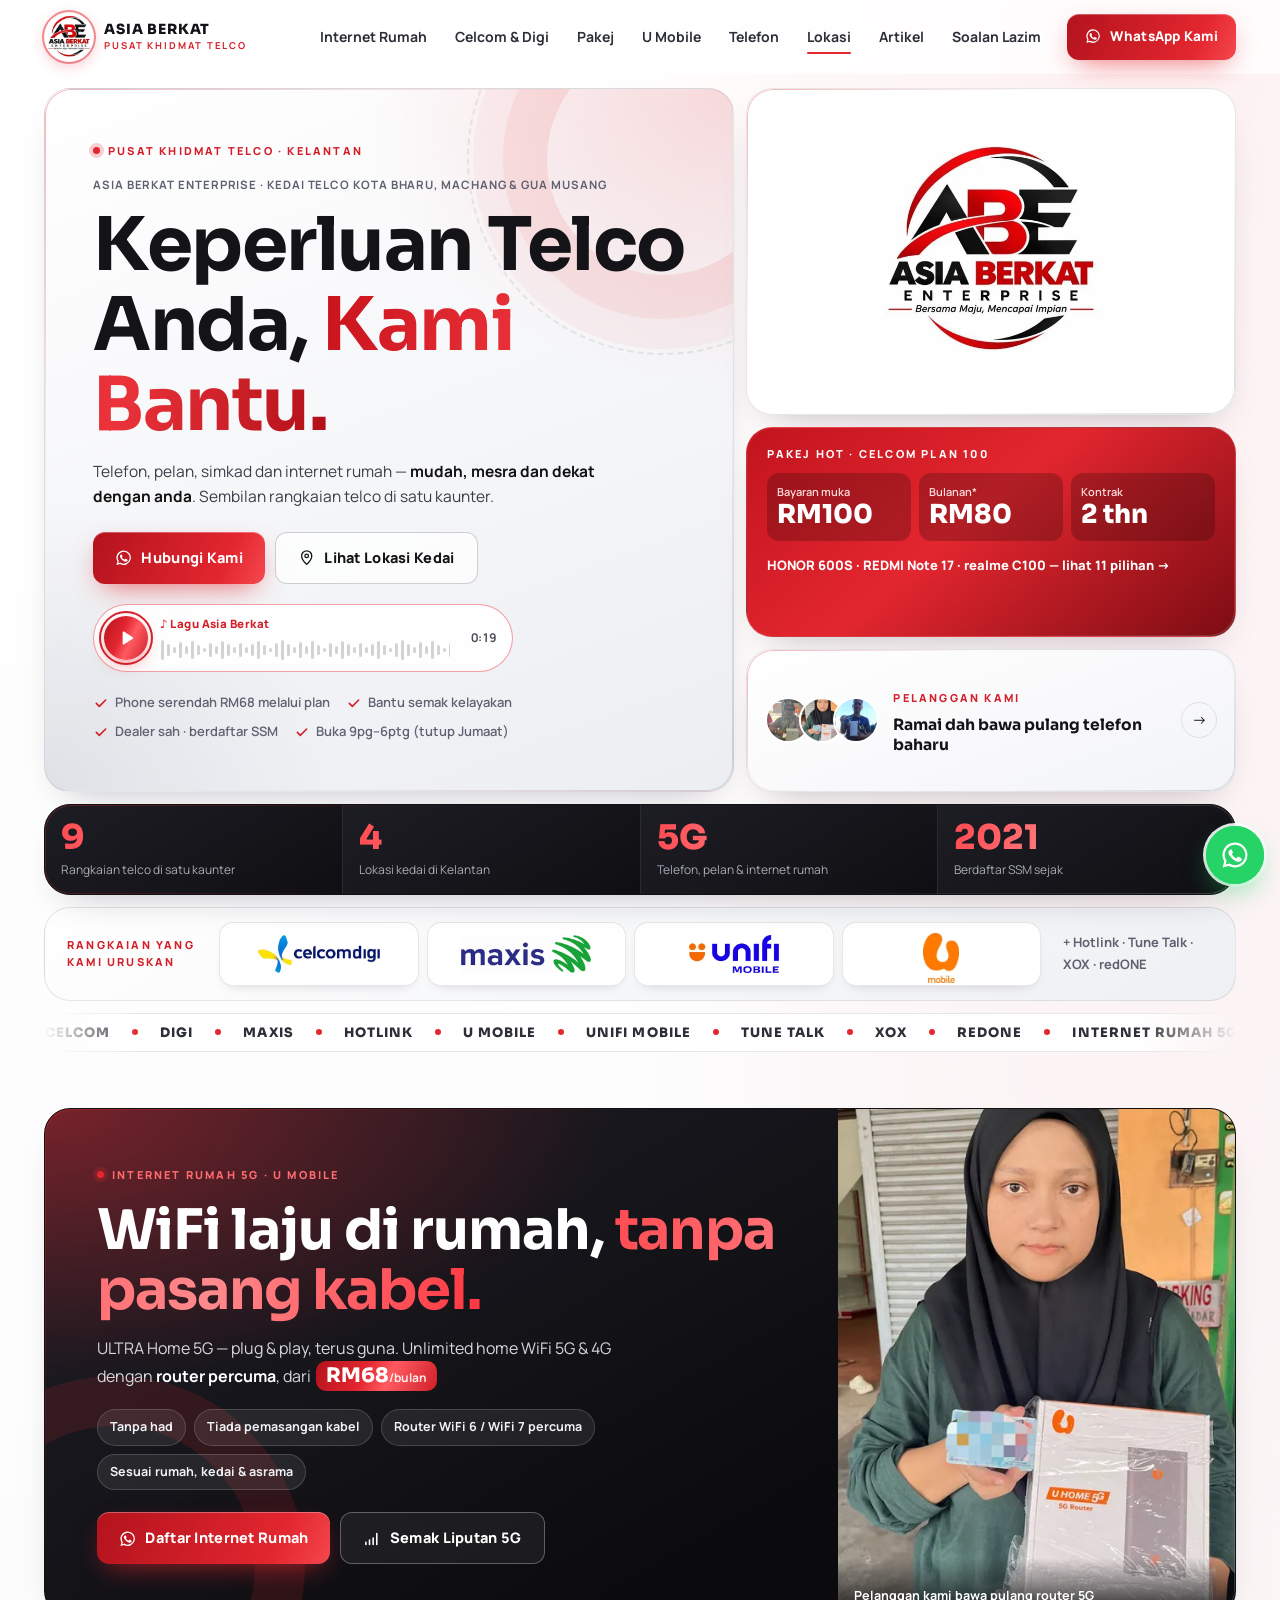
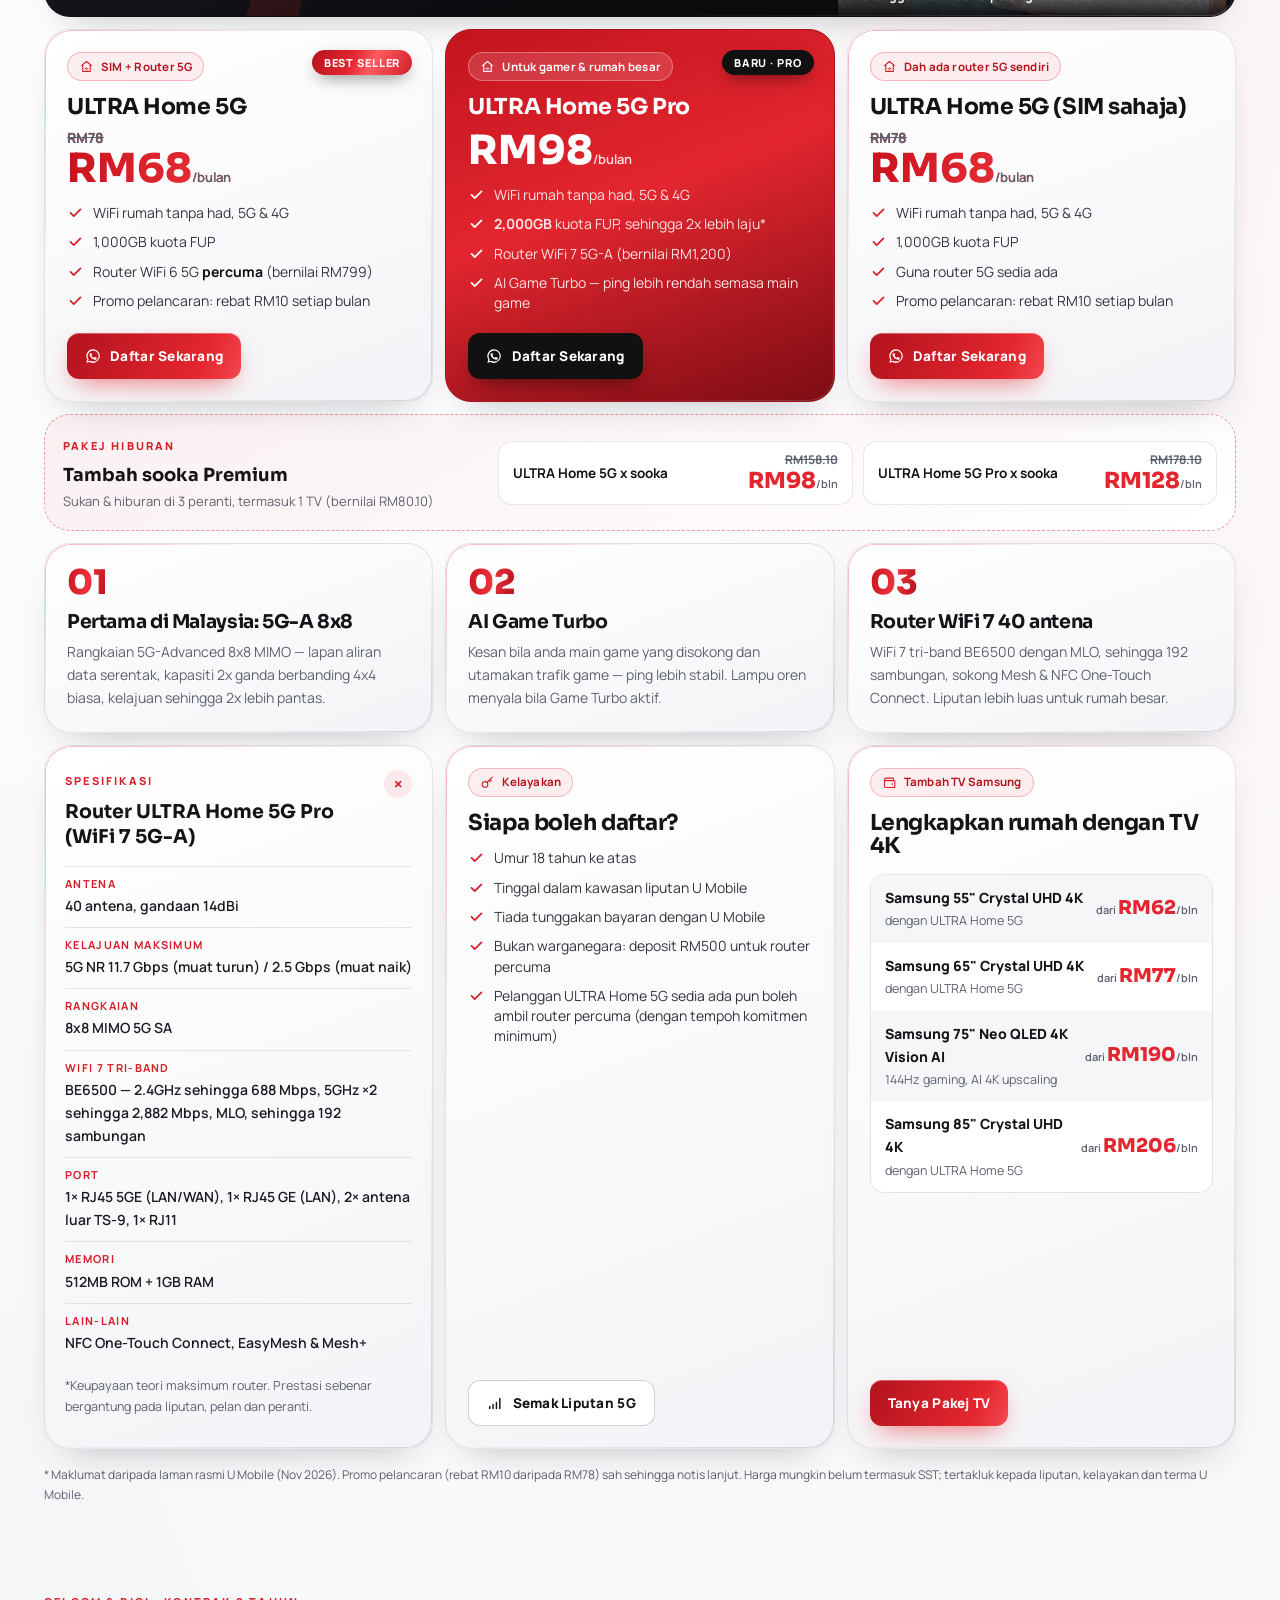
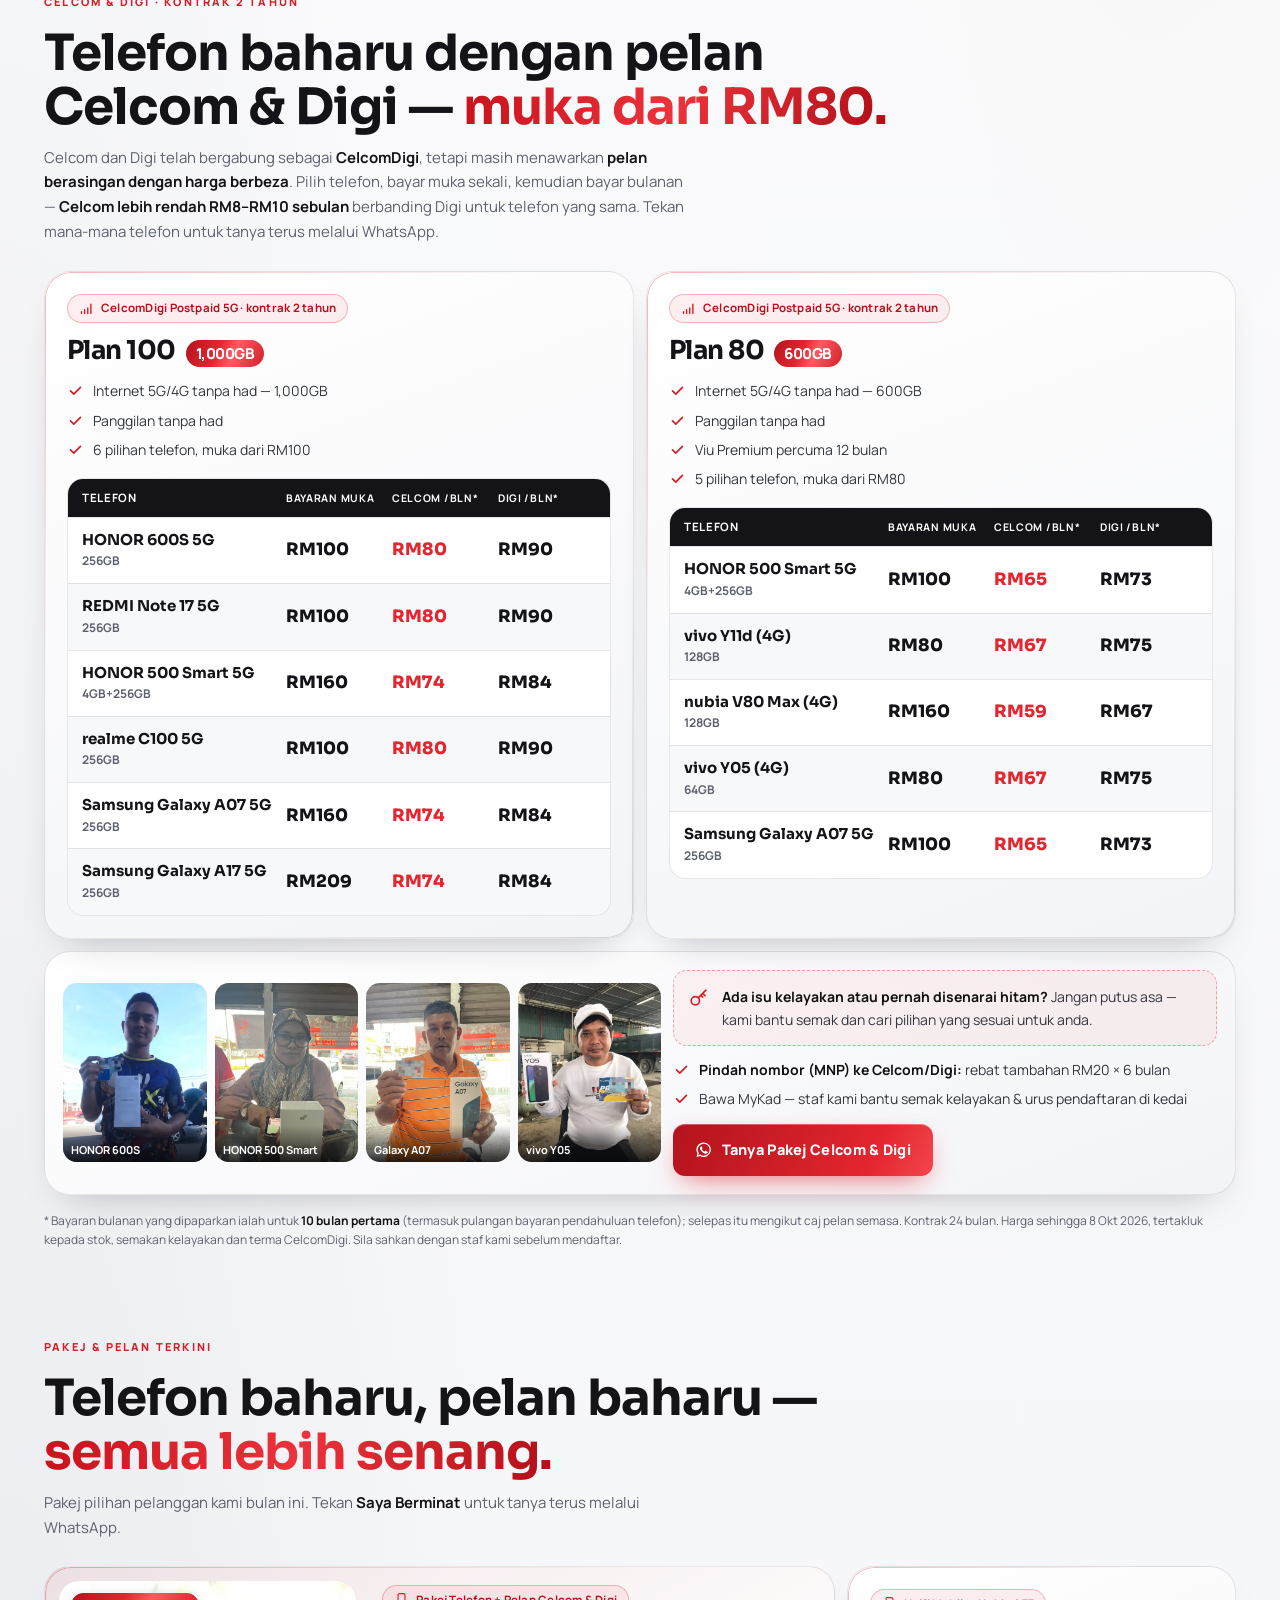
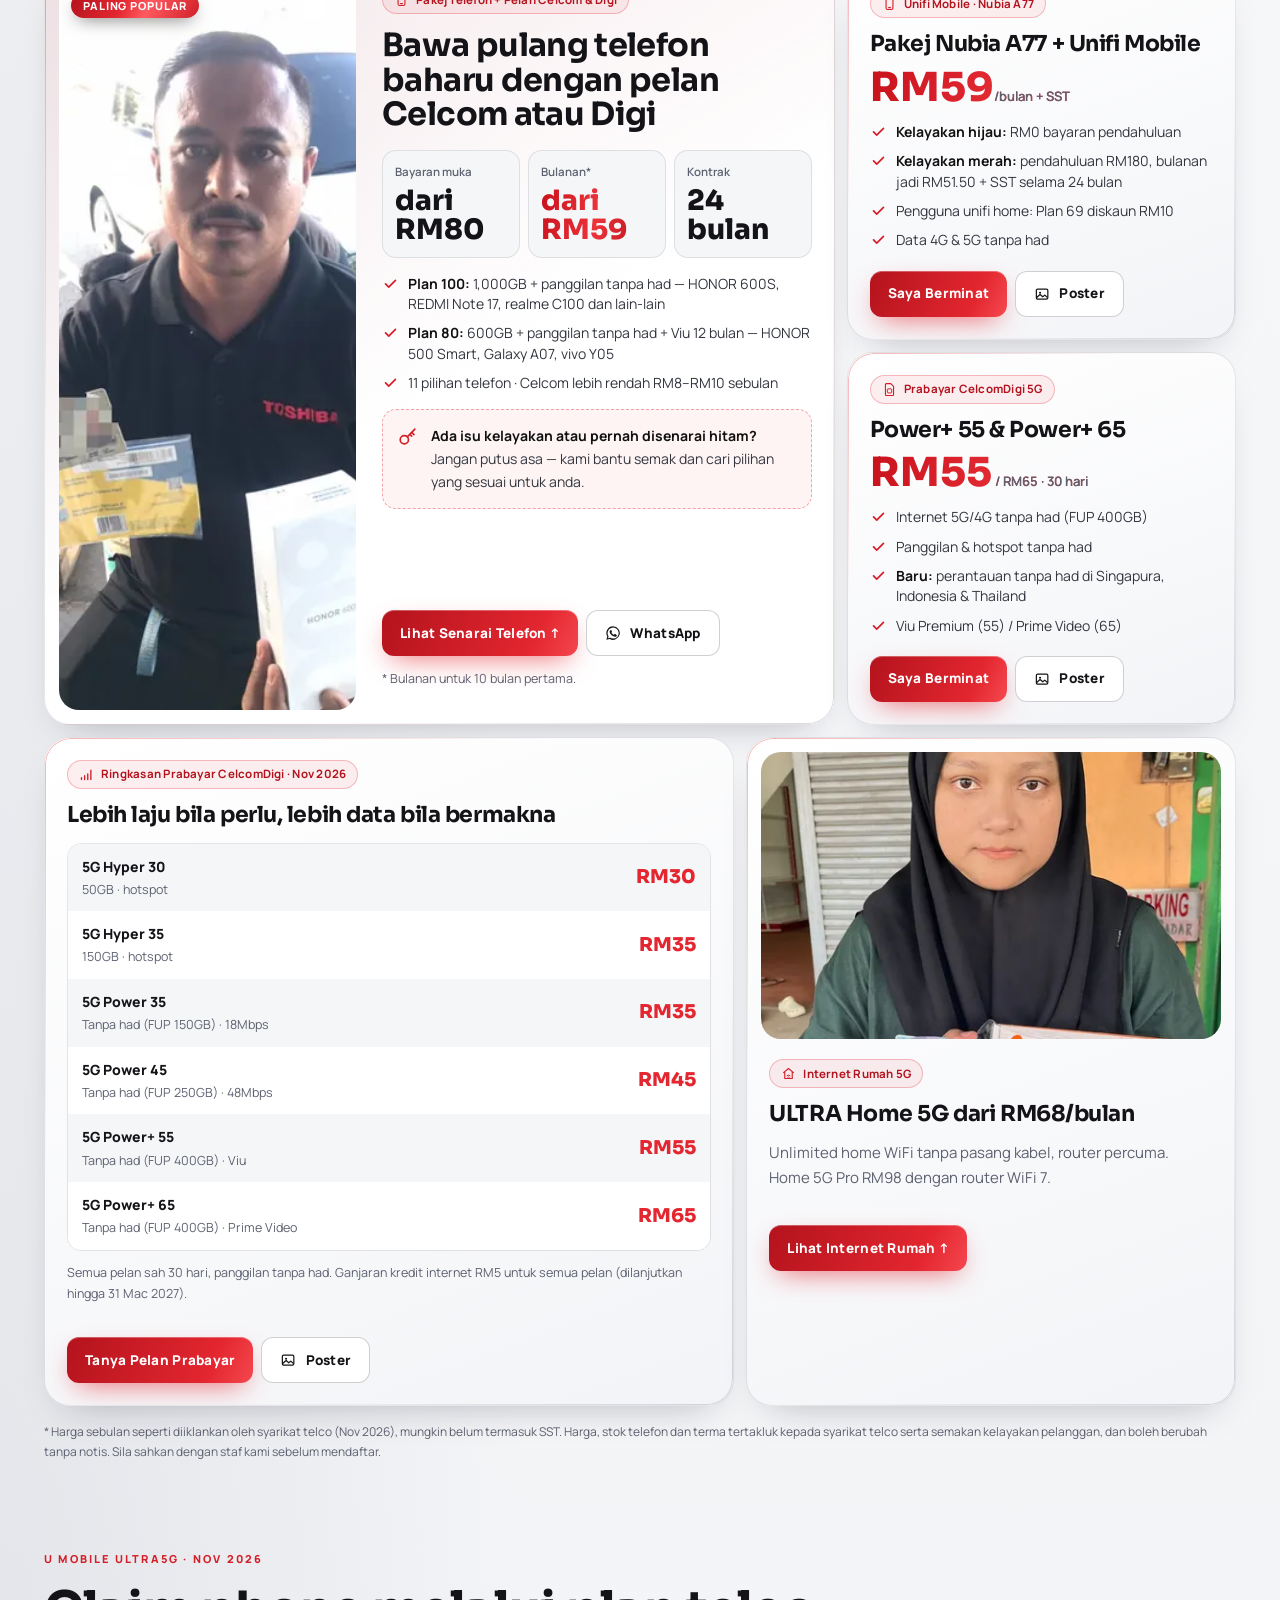
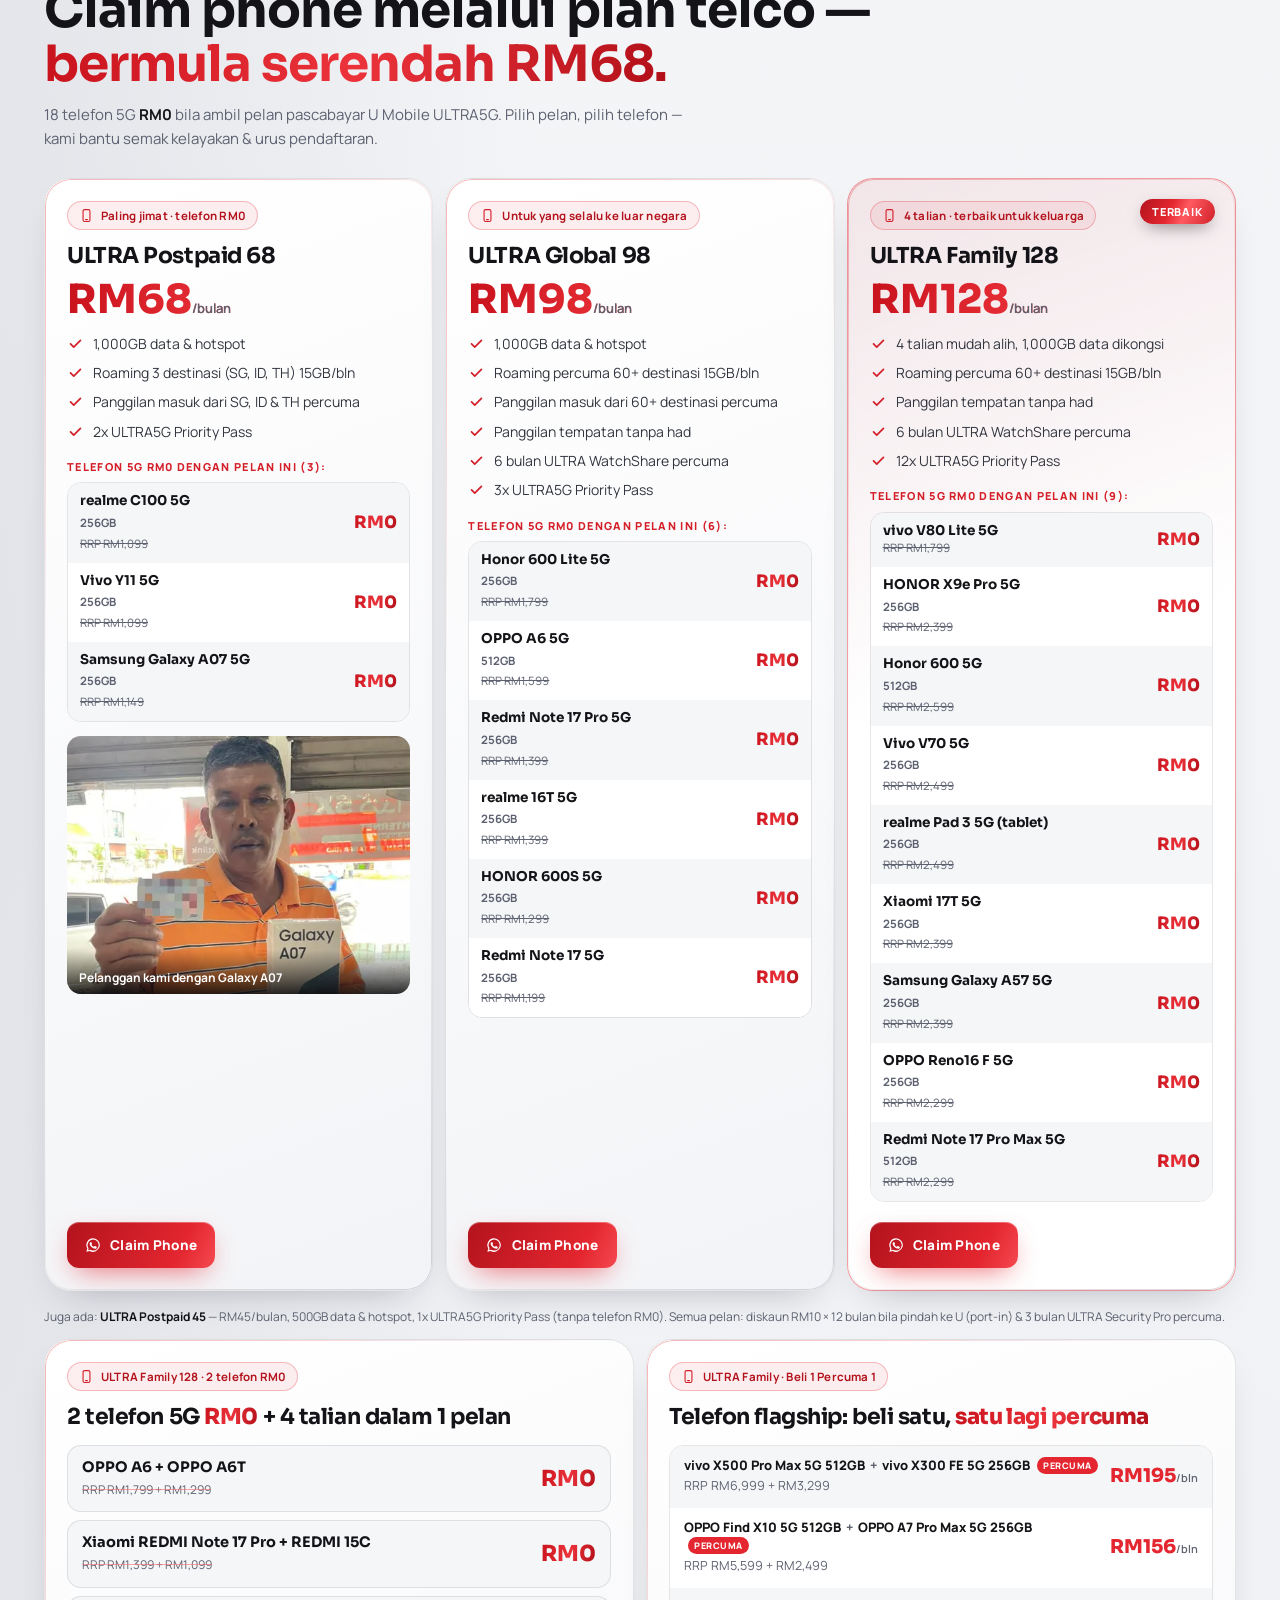
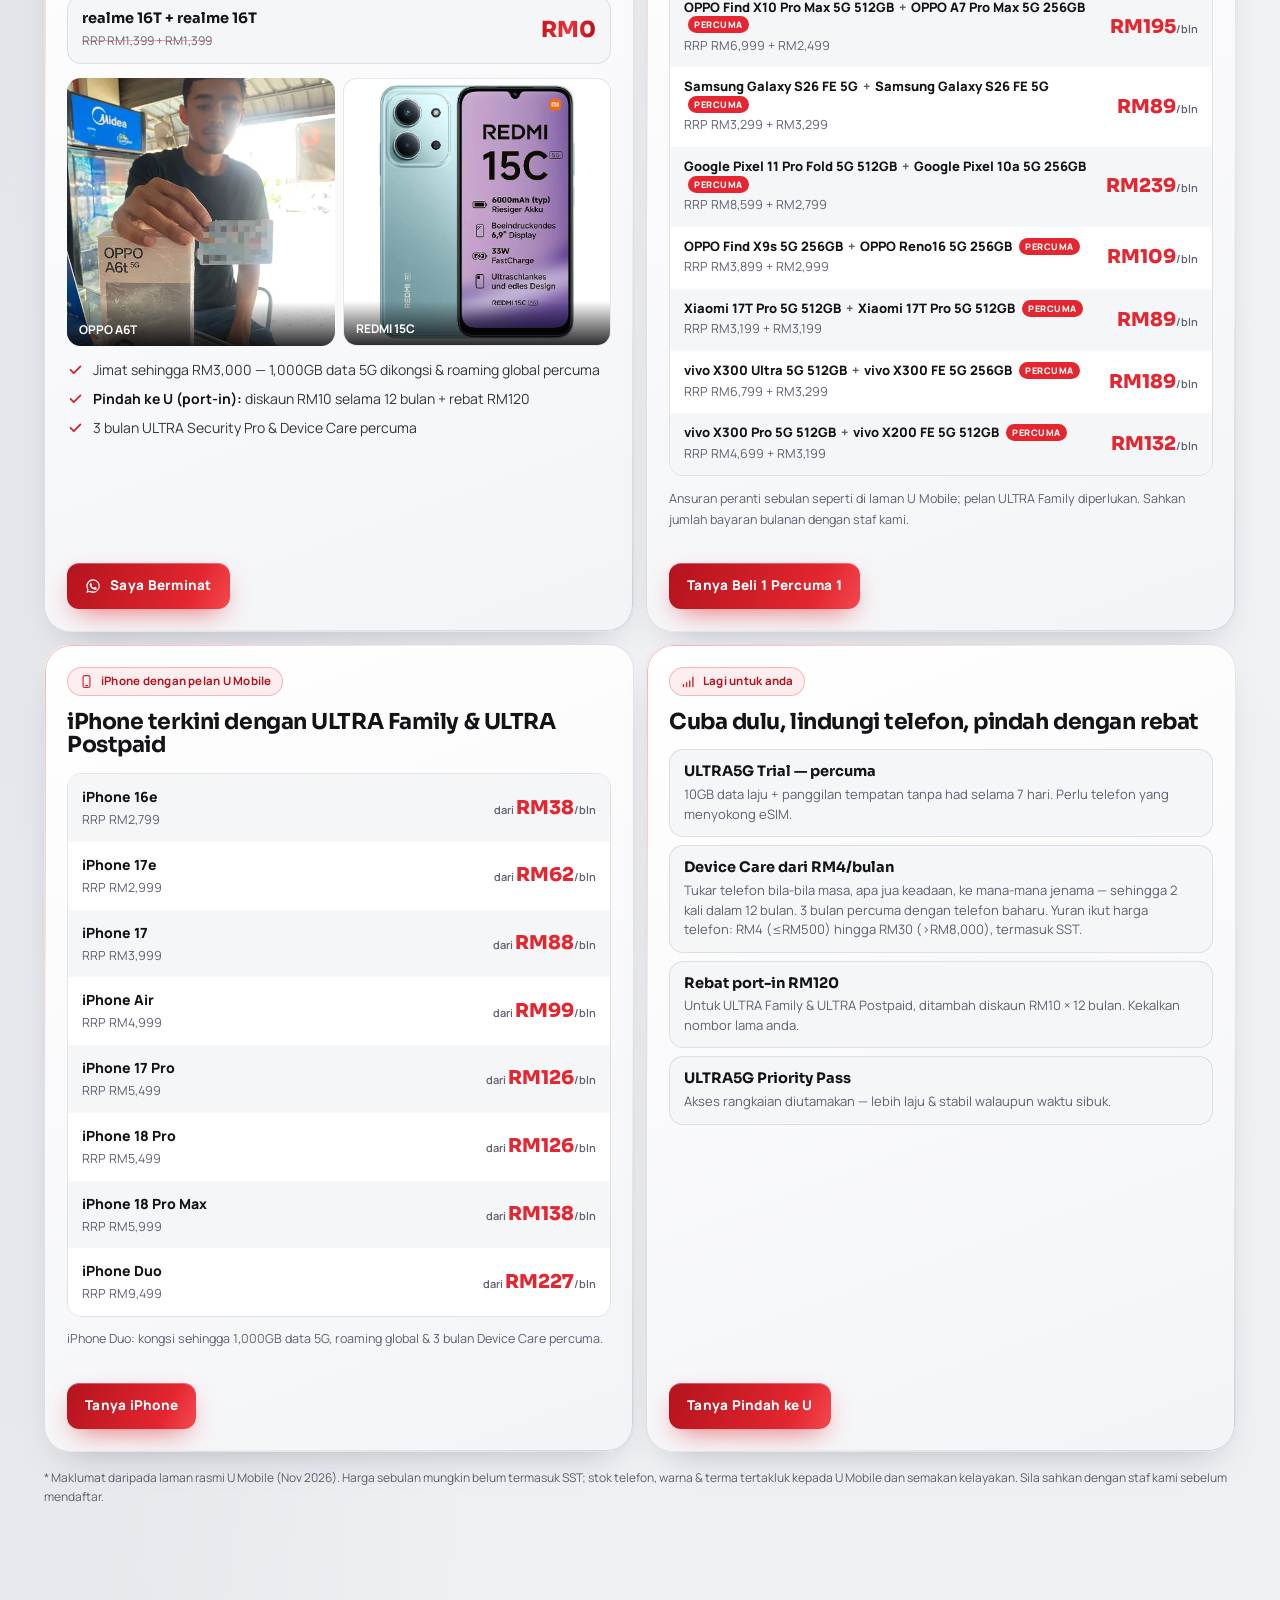
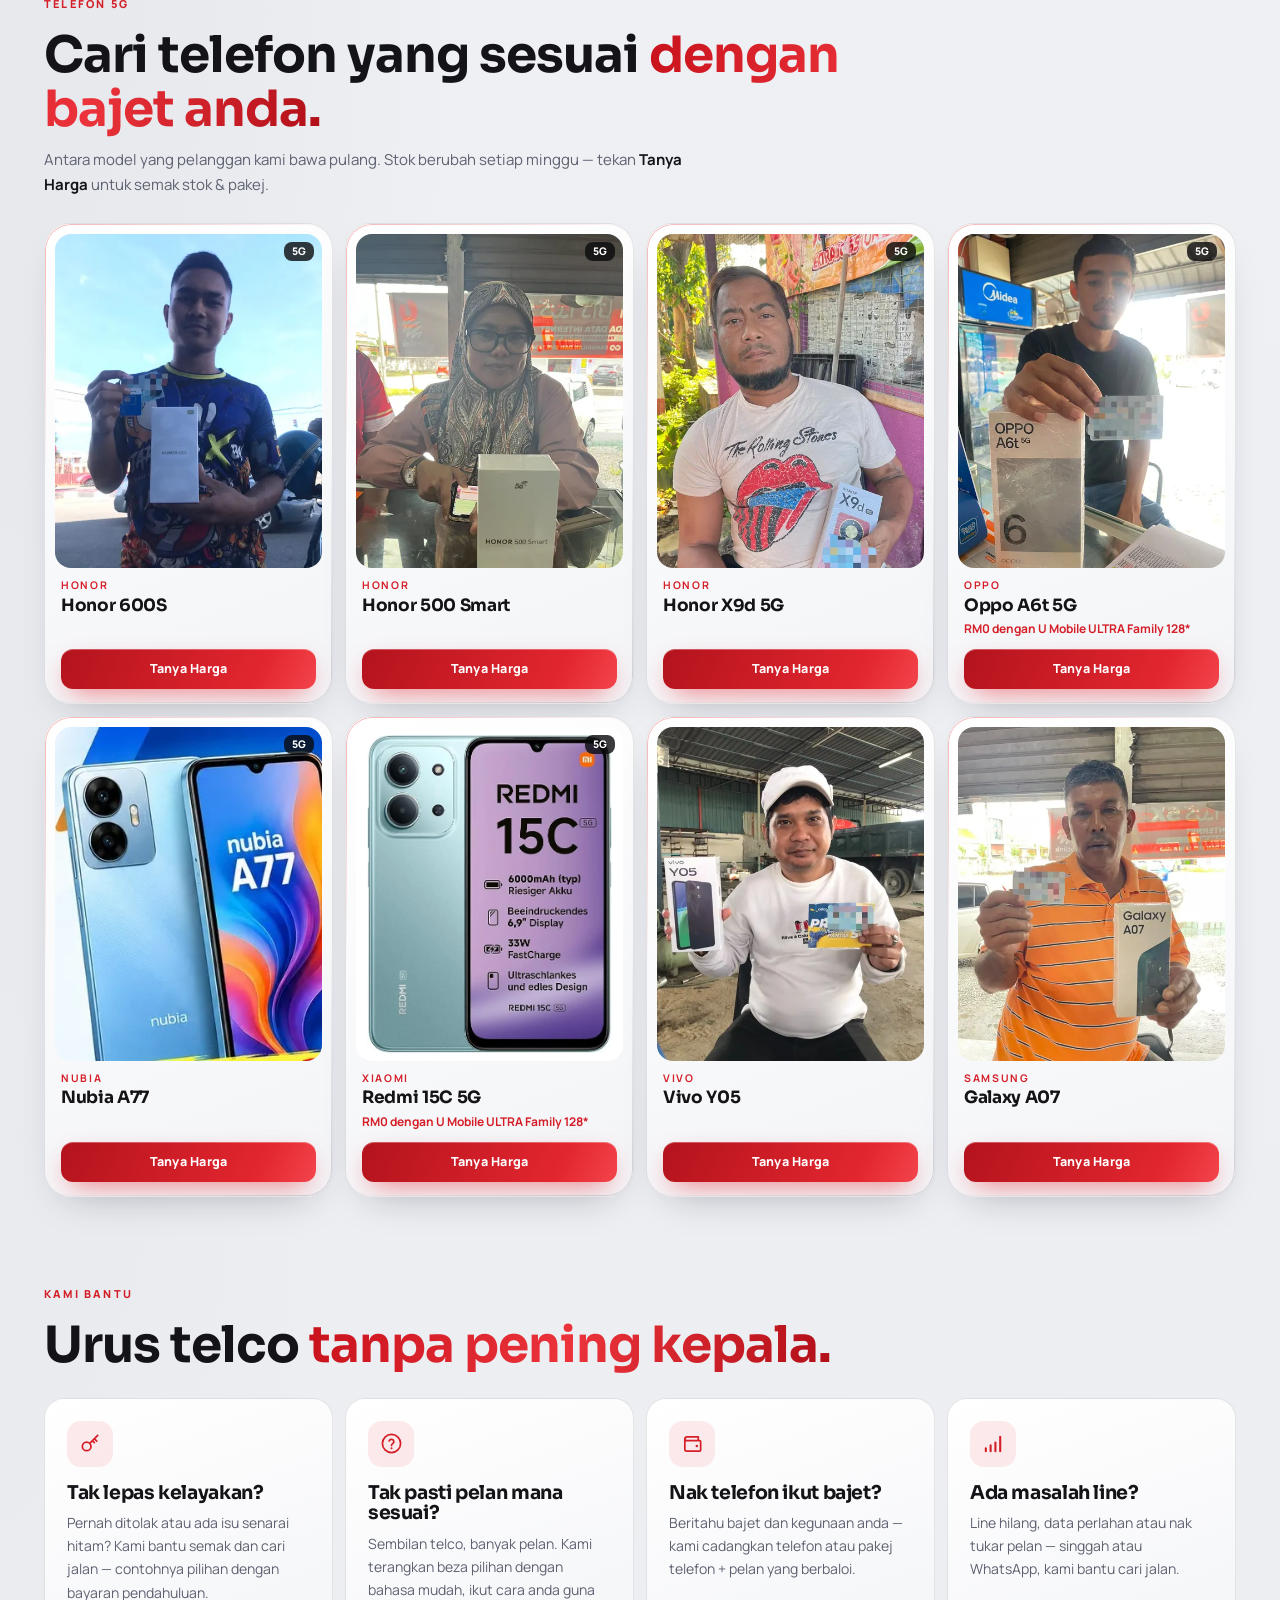
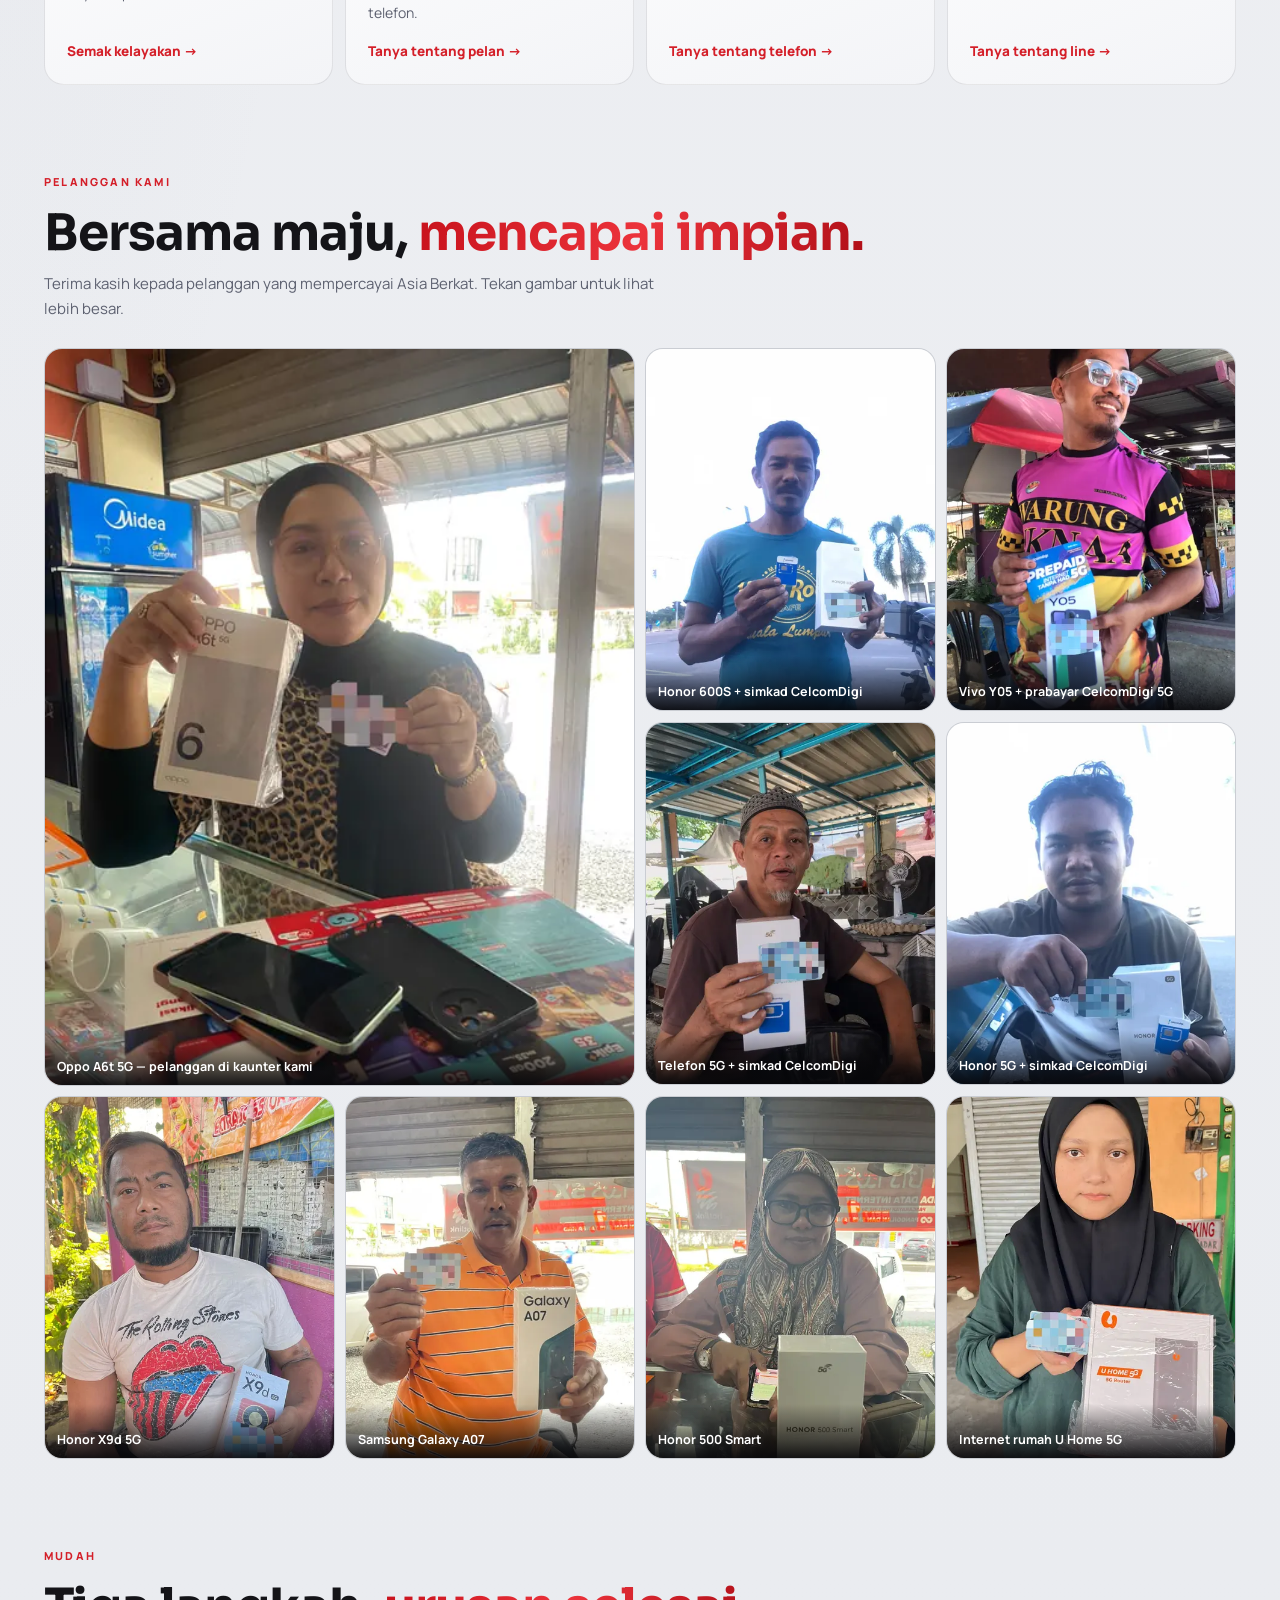
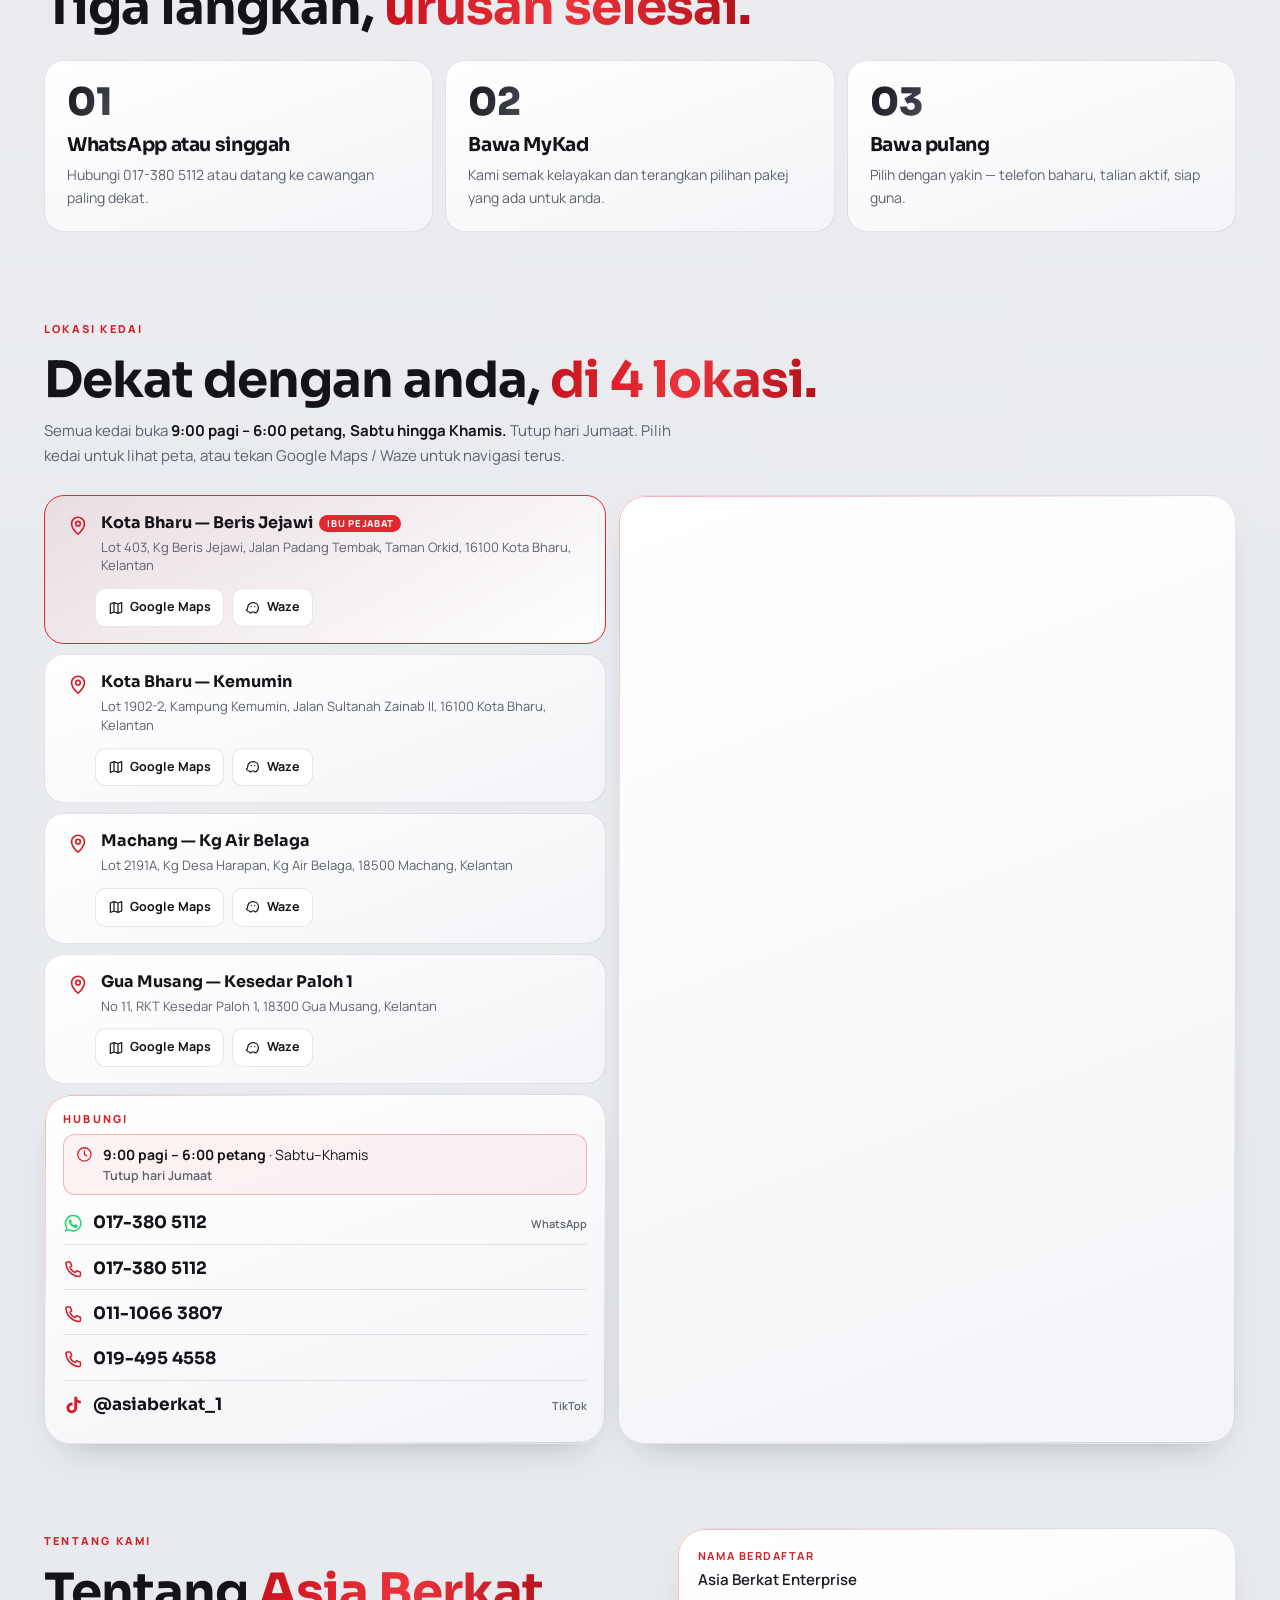
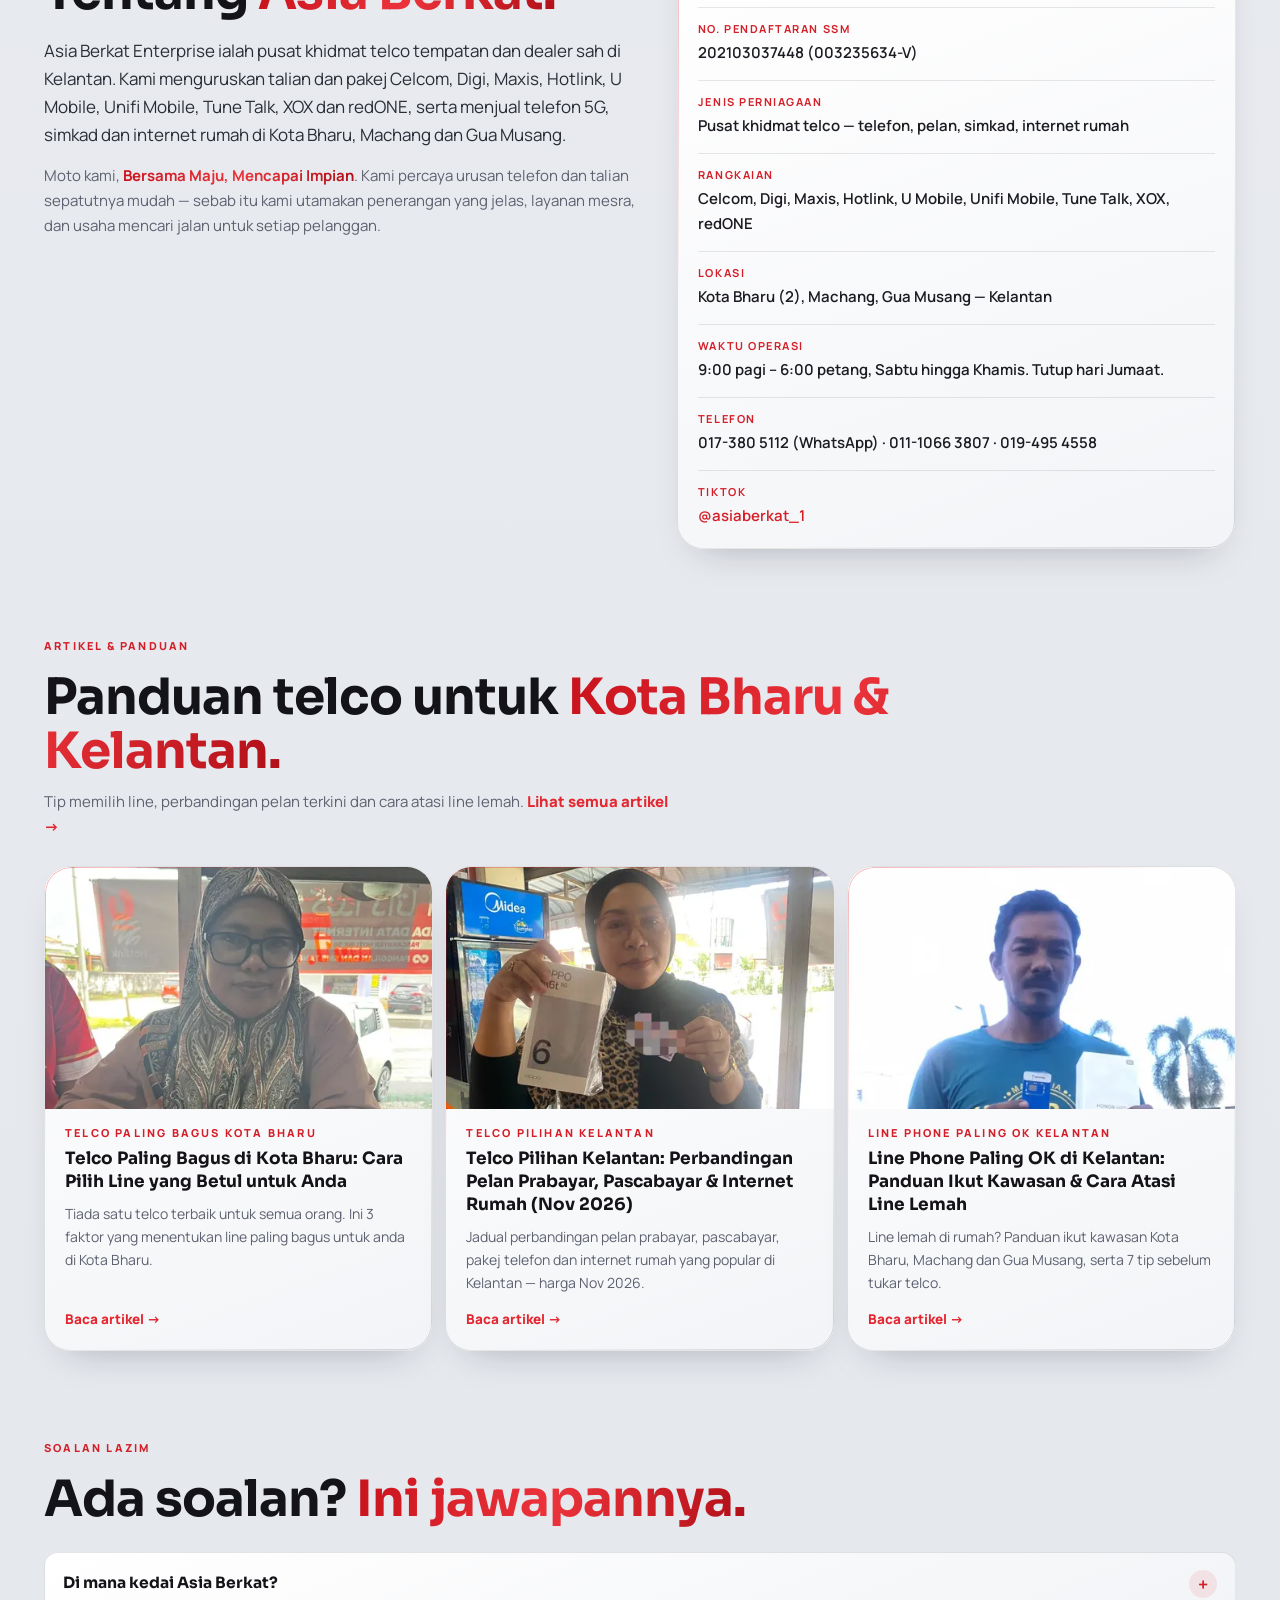
==== commit a1be9552: "Terangkan Celcom & Digi bergabung (CelcomDigi) tetapi pelan berbeza Co-Authored-By: Claude Opus 5.5 " ====
--- a/index.html
+++ b/index.html
@@ -591,7 +591,7 @@
   <div class="head reveal">
     <span class="eyebrow">Celcom &amp; Digi · Kontrak 2 tahun</span>
     <h2 id="celcomdigi-h">Telefon baharu dengan pelan Celcom &amp; Digi — <em>muka dari RM80.</em></h2>
-    <p class="sub">Pilih telefon, bayar muka sekali, kemudian bayar bulanan. <strong>Celcom lebih rendah RM8–RM10 sebulan</strong> berbanding Digi untuk telefon yang sama. Tekan mana-mana telefon untuk tanya terus melalui WhatsApp.</p>
+    <p class="sub">Celcom dan Digi telah bergabung sebagai <strong>CelcomDigi</strong>, tetapi masih menawarkan <strong>pelan berasingan dengan harga berbeza</strong>. Pilih telefon, bayar muka sekali, kemudian bayar bulanan — <strong>Celcom lebih rendah RM8–RM10 sebulan</strong> berbanding Digi untuk telefon yang sama. Tekan mana-mana telefon untuk tanya terus melalui WhatsApp.</p>
   </div>
   <div class="cdgrid">
     <article class="tile cdplan reveal" style="--d:0s">
